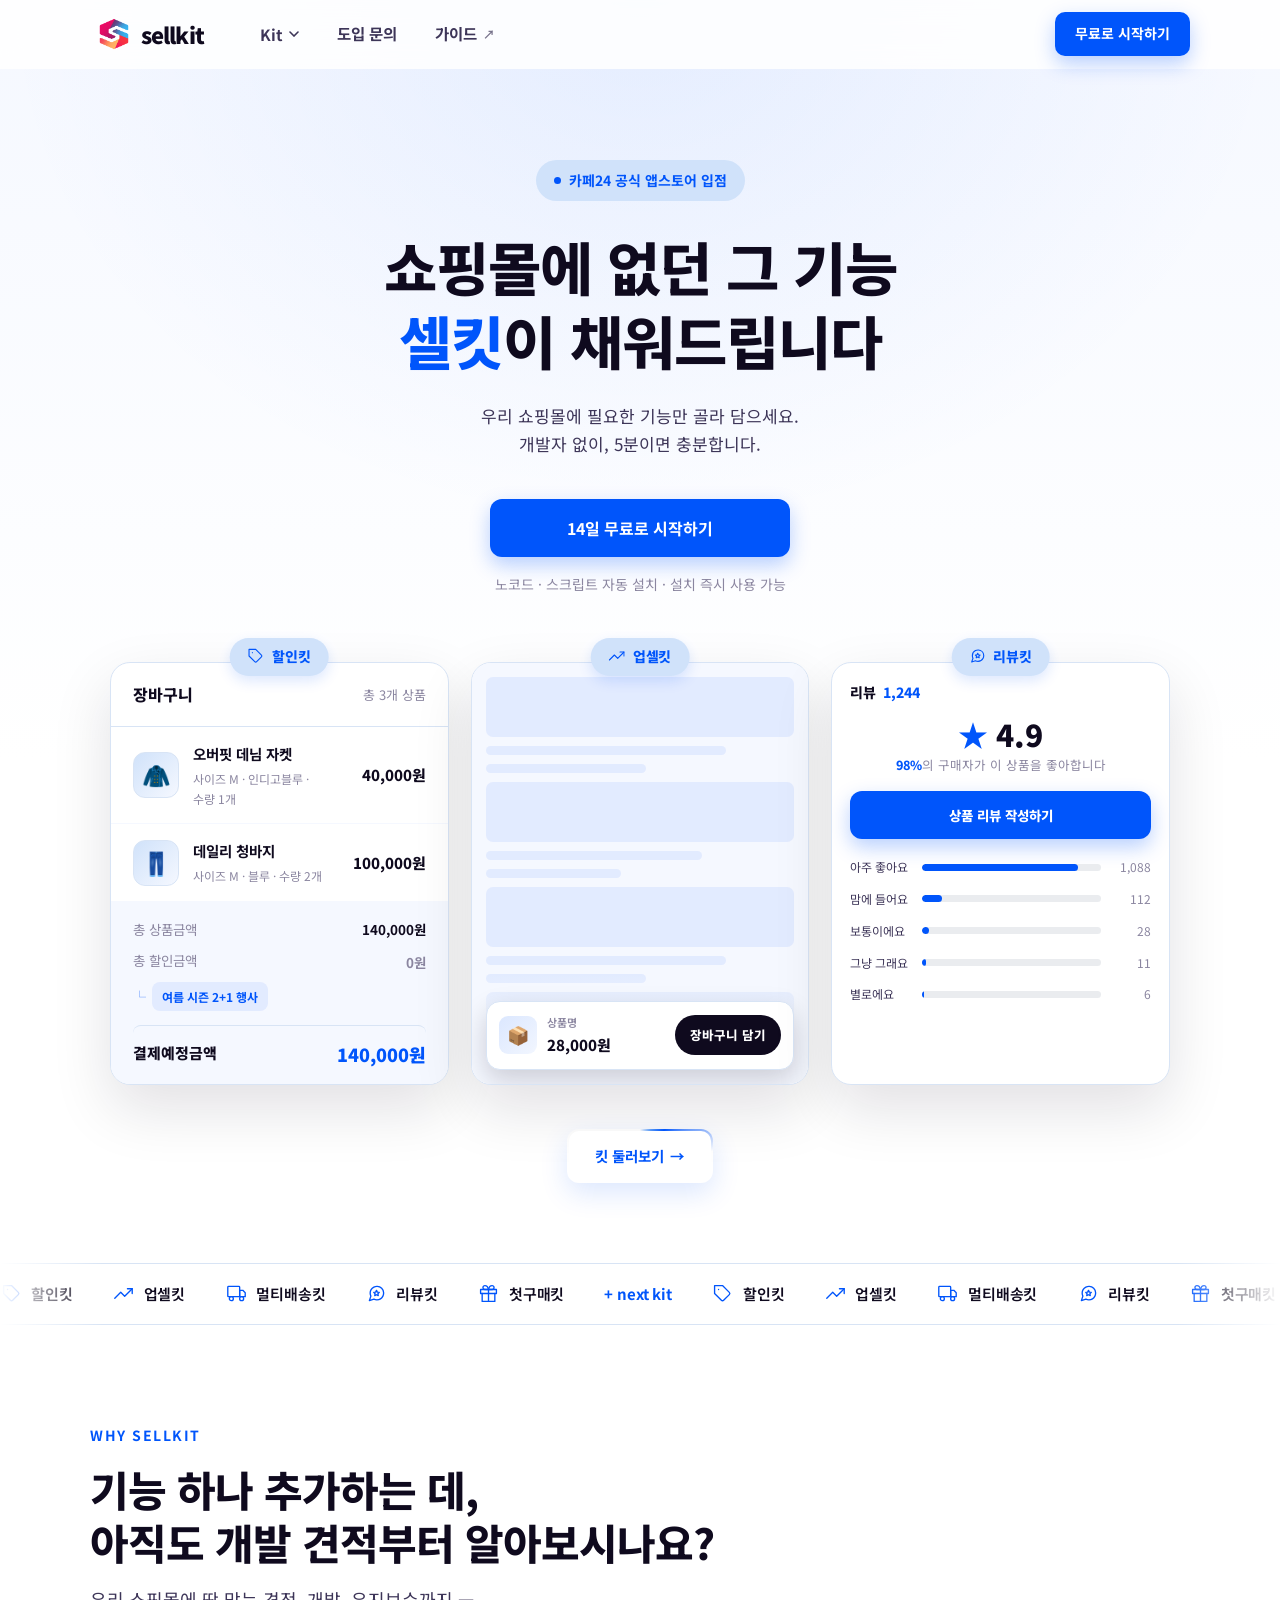
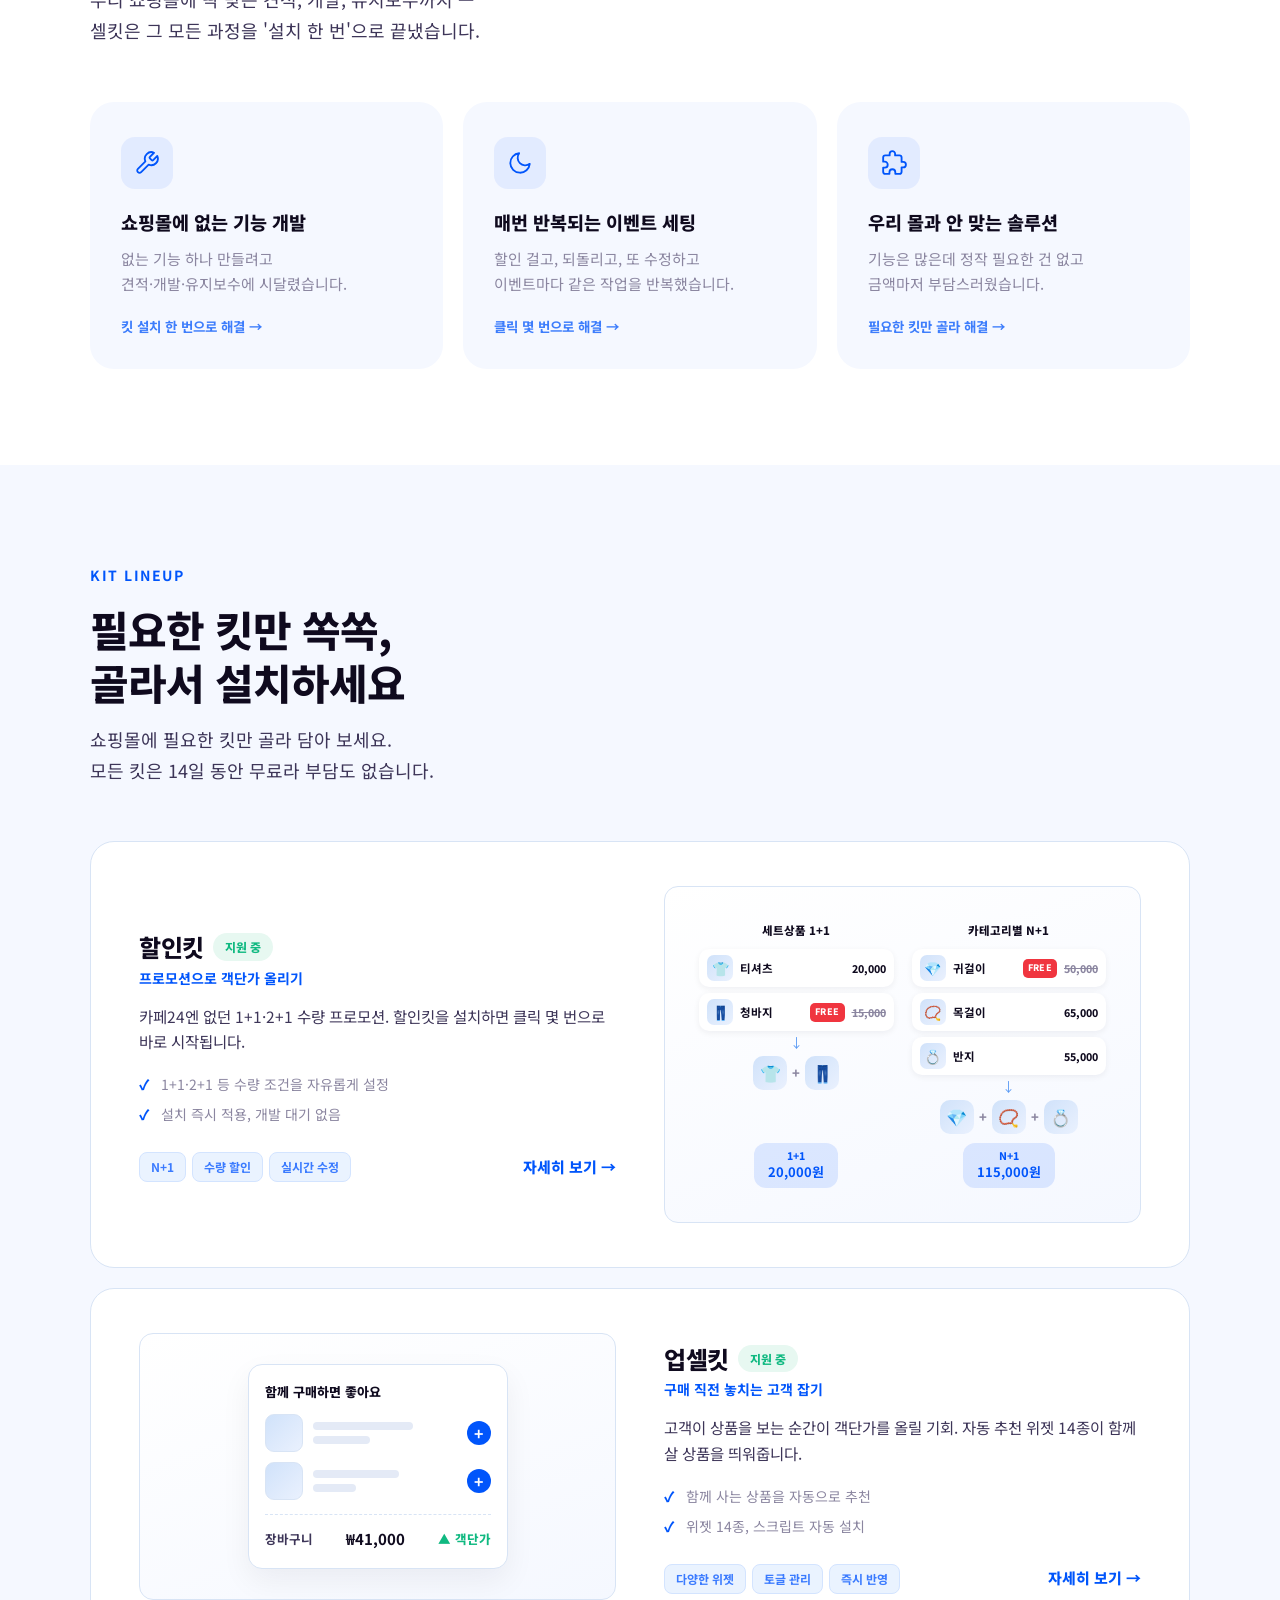
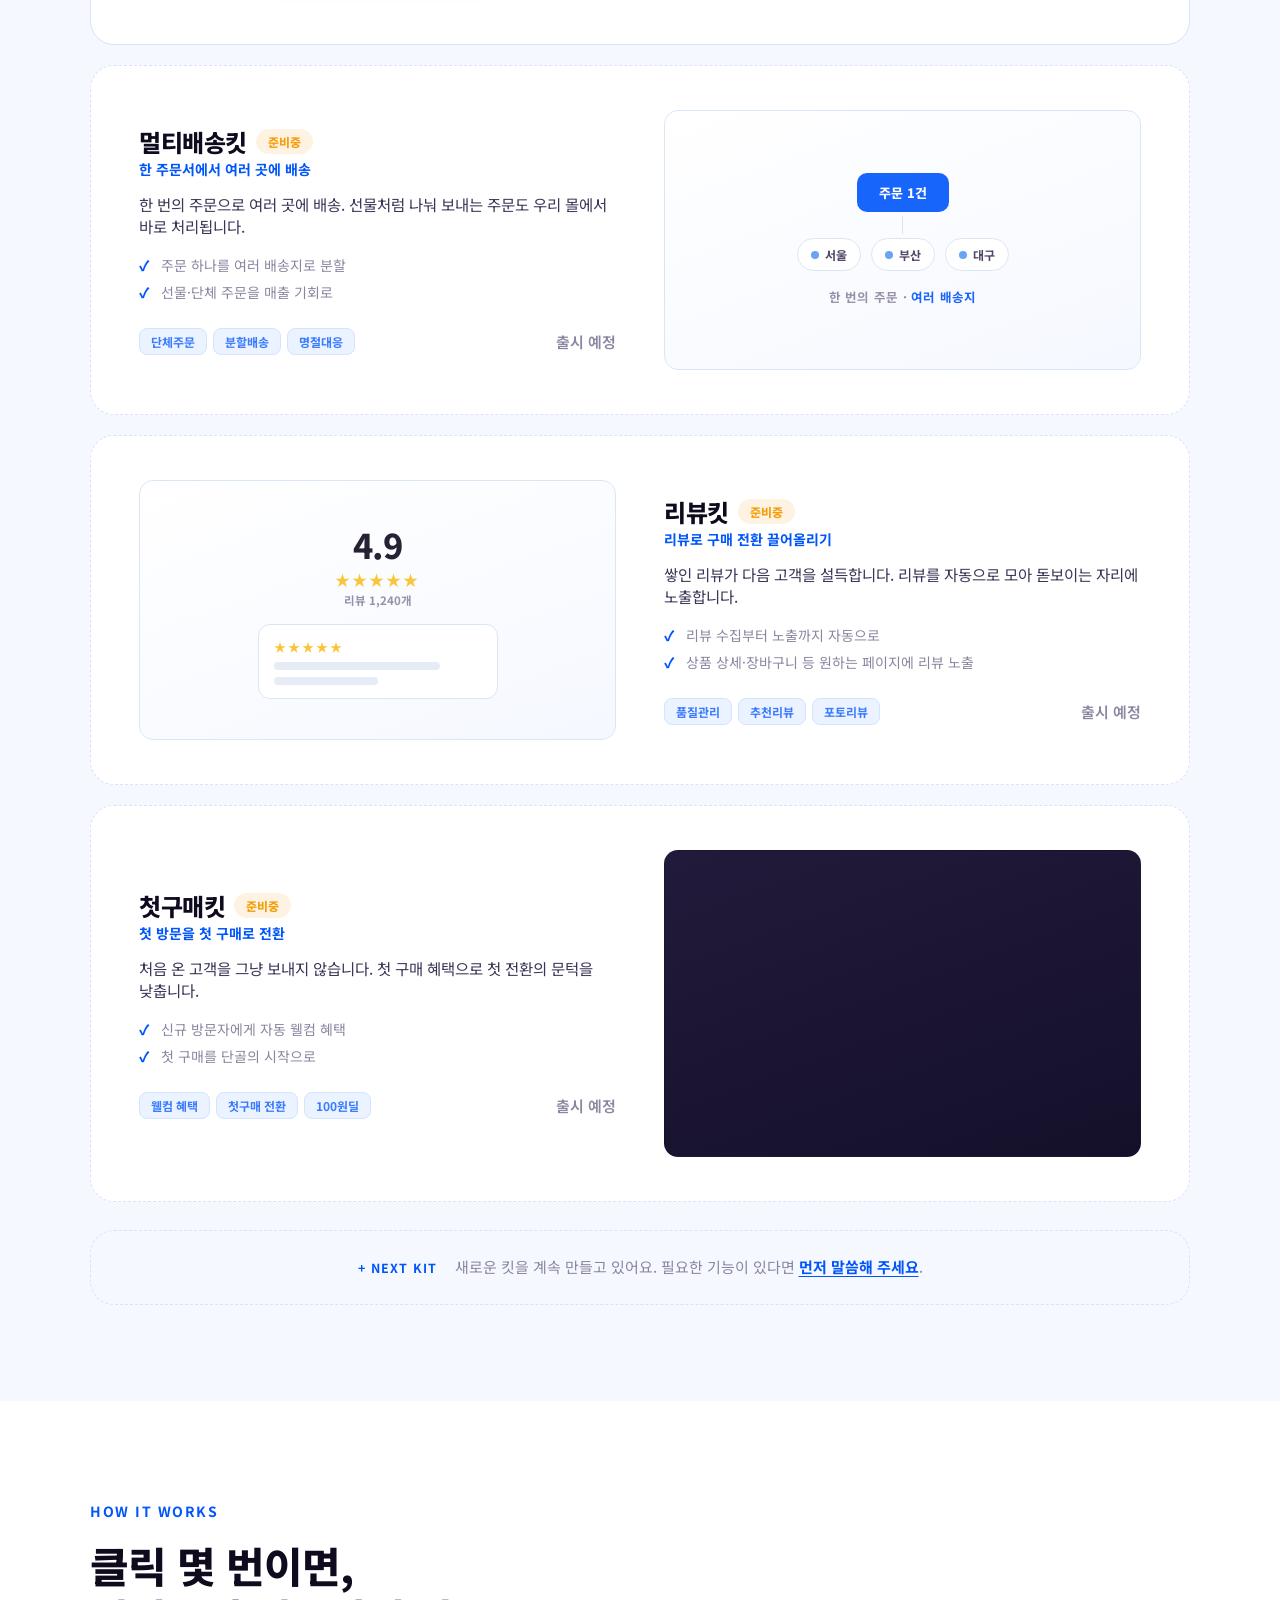
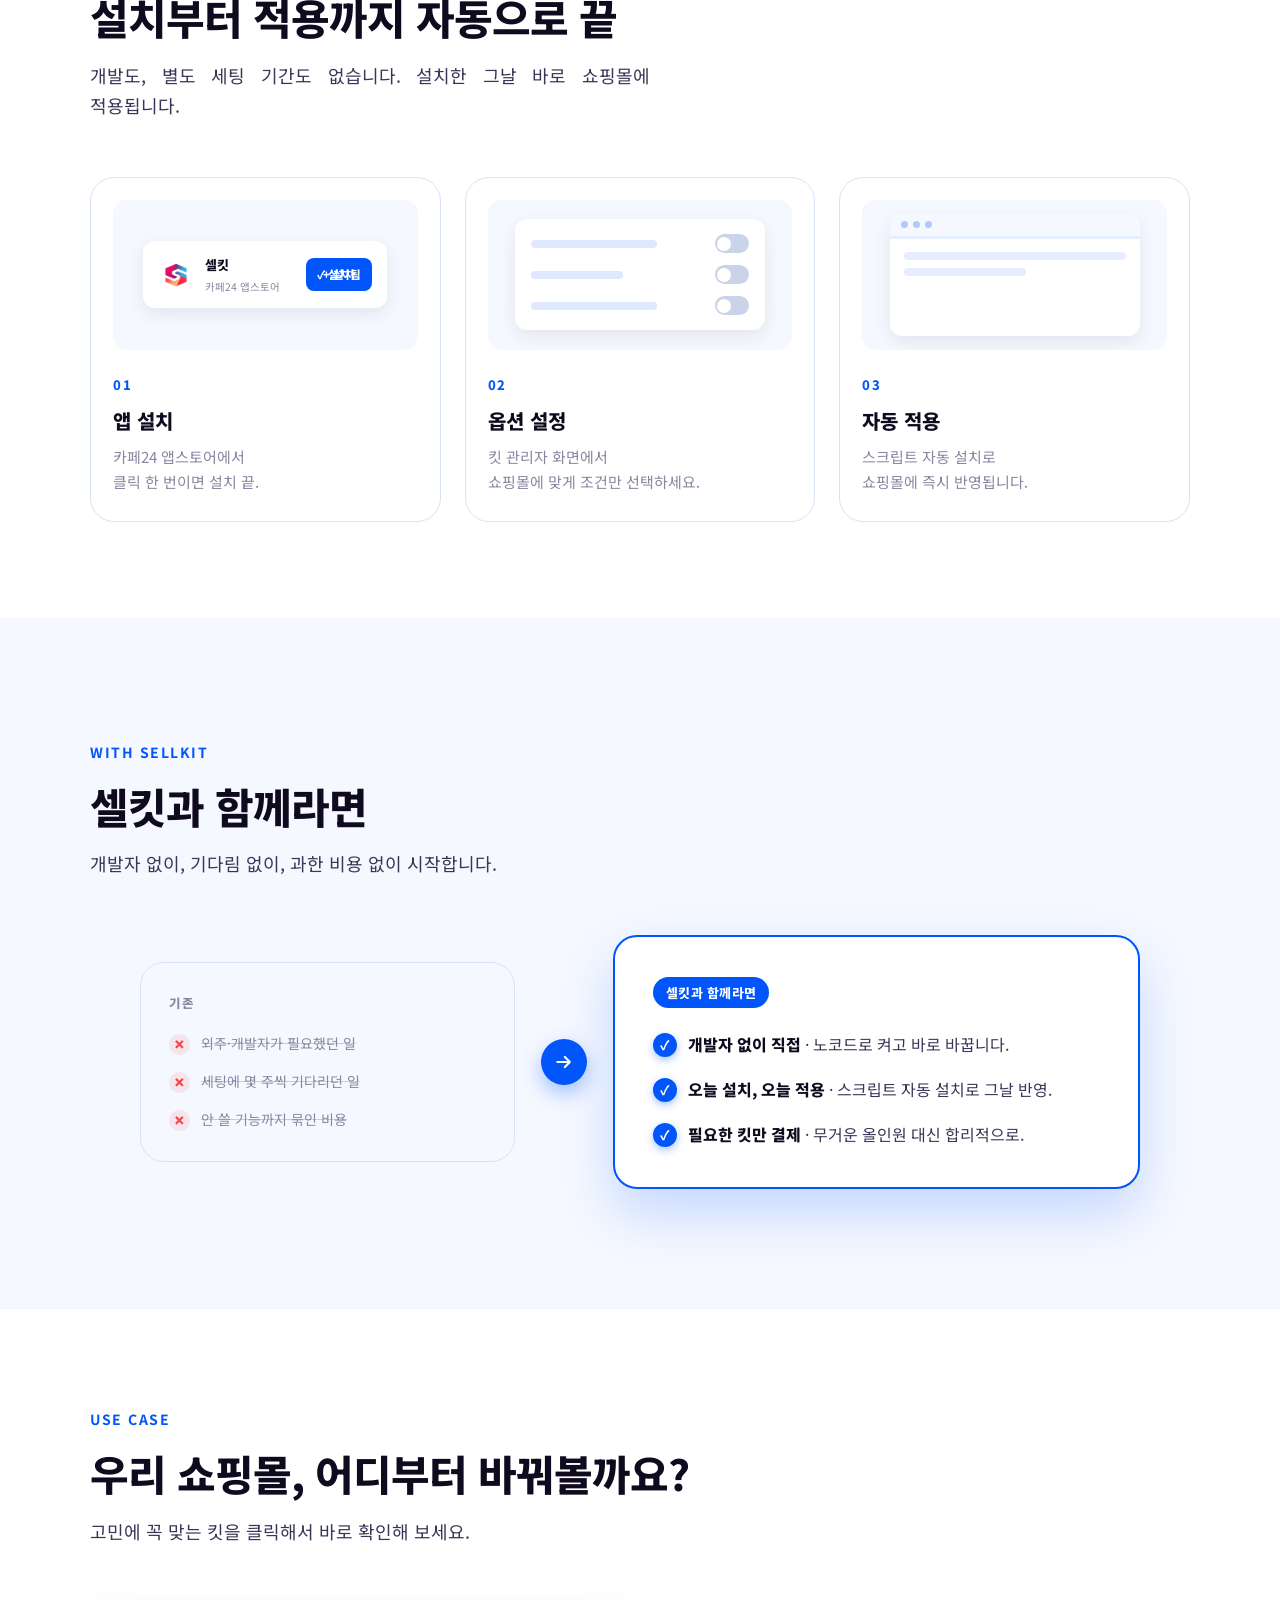
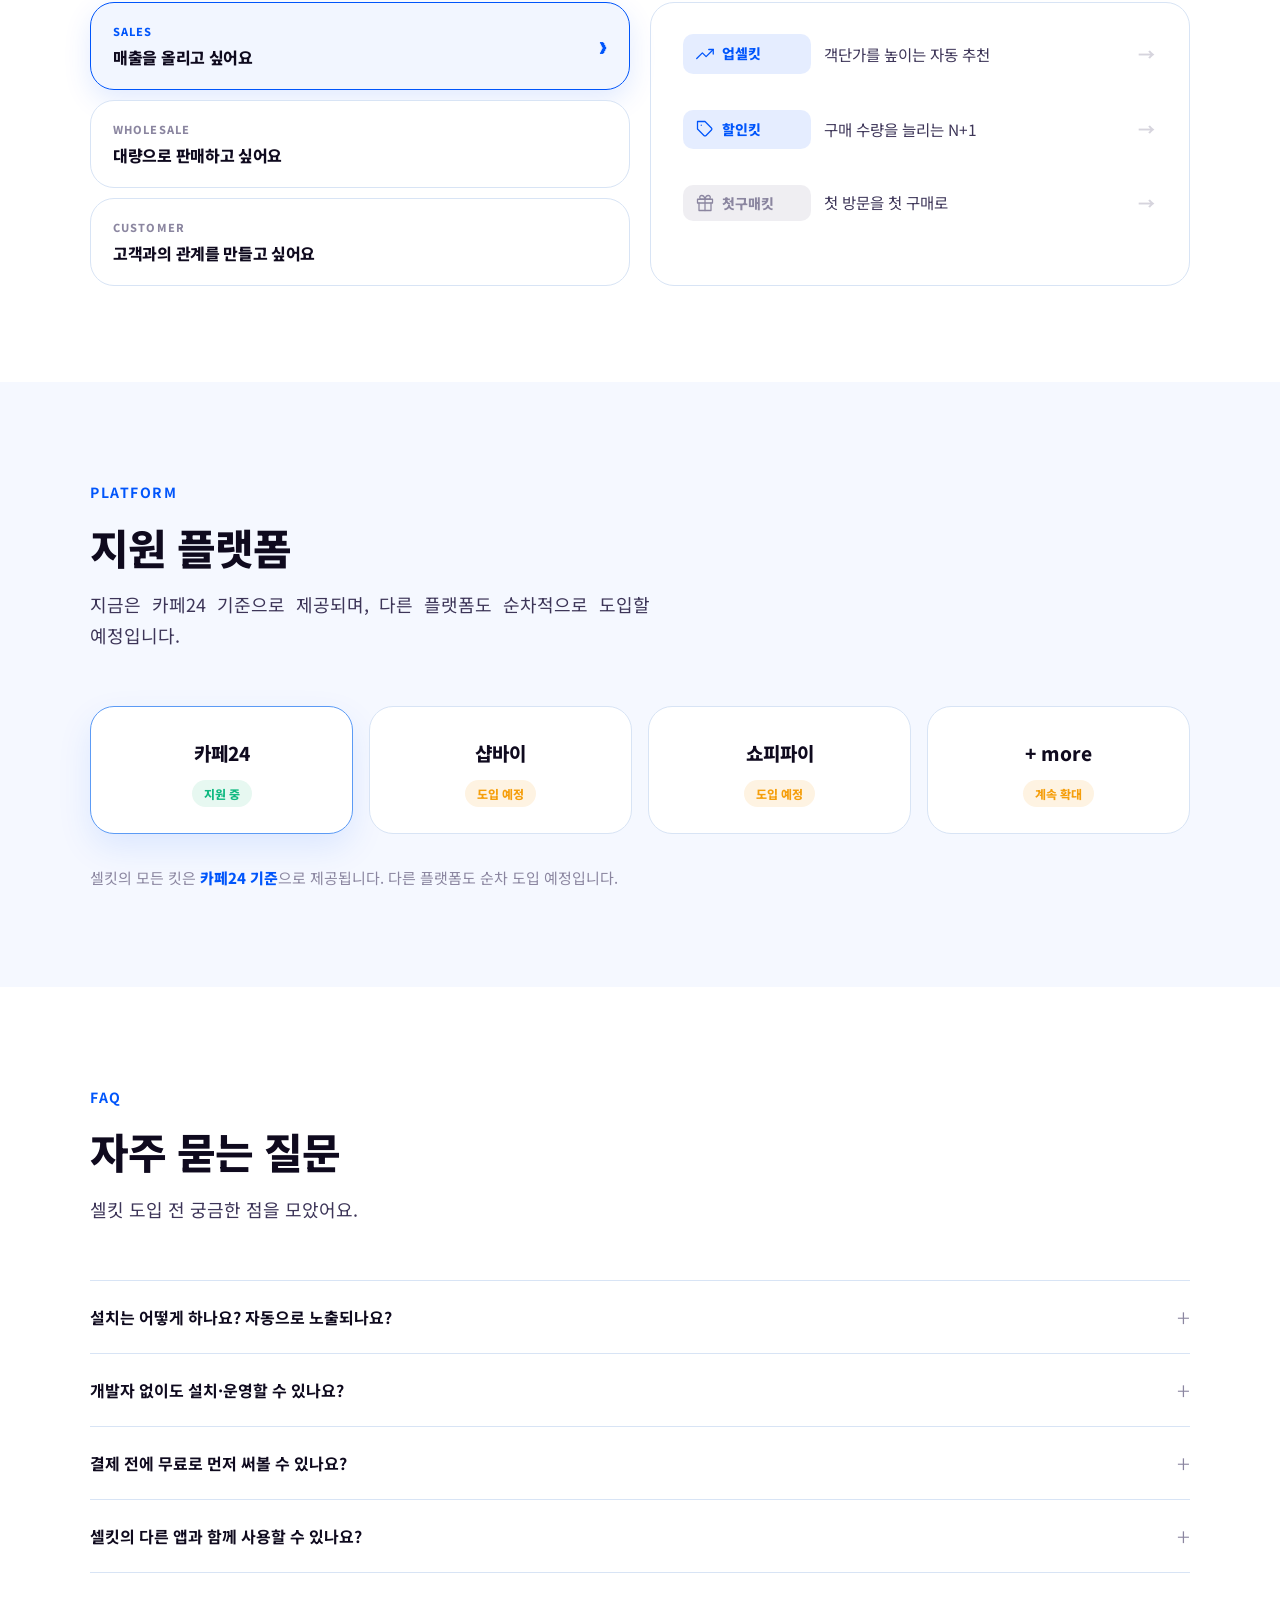
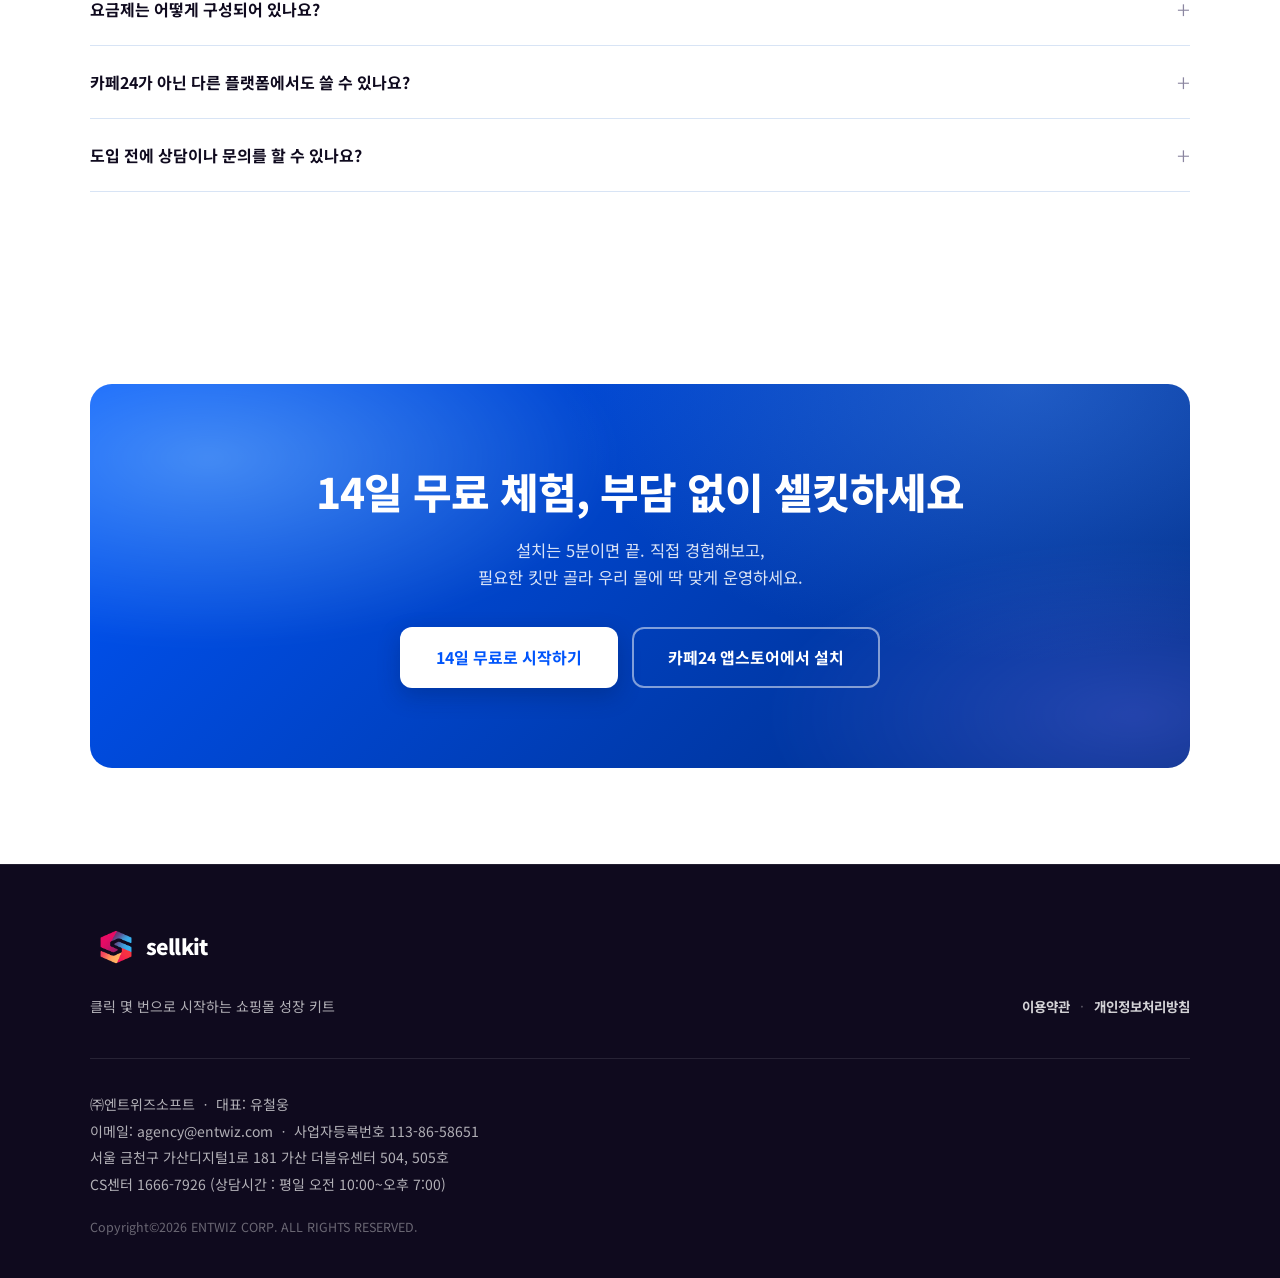
==== index.html @ 29a5e9e1 "Add files via upload" ====
<!DOCTYPE html>
<html lang="ko">
<head>
  <meta charset="UTF-8">
  <meta name="viewport" content="width=device-width, initial-scale=1.0">
  <title>셀킷 sellkit — 쇼핑몰에 없던 기능, 클릭 한 번으로</title>
  <meta name="description" content="할인, 업셀, 리뷰 — 매출에 필요한 기능을 킷 단위로 설치하세요. 개발 없이 5분, 모든 킷 14일 무료체험. 카페24 기준 제공.">
  <link rel="preconnect" href="https://fonts.googleapis.com">
  <link rel="preconnect" href="https://fonts.gstatic.com" crossorigin>
  <link href="https://fonts.googleapis.com/css2?family=Noto+Sans+KR:wght@400;500;700;800;900&display=swap" rel="stylesheet">
  <link rel="stylesheet" href="assets/css/style.css?v=20260708f">
</head>
<body>

<div id="sellkit-header"></div>

<!-- ============ 1. 히어로 ============ -->
<section class="hero">
  <div class="container">
    <div class="hero-badges fade-up">
      <span class="hero-badge hero-badge-cafe24"><span class="dot"></span>카페24 공식 앱스토어 입점</span>
    </div>
    <h1 class="fade-up delay-1">
      쇼핑몰에 없던 그 기능<br>
      <em>셀킷</em>이 채워드립니다
    </h1>
    <p class="hero-sub fade-up delay-2">
      우리 쇼핑몰에 필요한 기능만 골라 담으세요.<br>
      개발자 없이, 5분이면 충분합니다.
    </p>
    <div class="hero-cta fade-up delay-3">
      <a class="btn btn-primary btn-rotate" href="#" data-store target="_blank" rel="noopener">
        <span class="cta-text" id="ctaText1">14일 무료로 시작하기</span>
        <span class="cta-text hidden" id="ctaText2">카페24 앱스토어에서 설치하기</span>
      </a>
    </div>

    <p class="hero-tags fade-up delay-4">노코드 · 스크립트 자동 설치 · 설치 즉시 사용 가능</p>

    <!-- 인포그래픽: 3킷 스택 캐러셀 (할인킷 / 업셀킷 / 리뷰킷) -->
    <div class="hero-visual fade-up delay-4">
      <div class="deck" id="kitDeck">

        <!-- 할인킷: 장바구니 (2+1 → 가장 저렴한 1개 FREE) -->
        <div class="deck-card">
          <span class="kit-tag" data-ic="tag">할인킷</span>
          <div class="kit-screen">
            <div class="cart-head">
              <span class="cart-head-title">장바구니</span>
              <span class="cart-head-count">총 3개 상품</span>
            </div>
            <div class="cart-item dc-item dc-item-1">
              <div class="cart-thumb">🧥</div>
              <div class="cart-info">
                <div class="cart-name">오버핏 데님 자켓</div>
                <div class="cart-opt">사이즈 M · 인디고블루 · 수량 1개</div>
              </div>
              <div class="cart-price dc-price">
                <span class="dc-was">40,000원</span>
                <span class="dc-now">
                  <span class="cart-free">FREE</span>
                  <span class="cart-strike">40,000원</span>
                </span>
              </div>
            </div>
            <div class="cart-item dc-item dc-item-2">
              <div class="cart-thumb">👖</div>
              <div class="cart-info">
                <div class="cart-name">데일리 청바지</div>
                <div class="cart-opt">사이즈 M · 블루 · 수량 2개</div>
              </div>
              <div class="cart-price"><span class="cart-amt">100,000원</span></div>
            </div>
            <div class="cart-summary dc-summary">
              <div class="cart-row"><span class="cart-row-label">총 상품금액</span><span class="cart-row-val">140,000원</span></div>
              <div class="cart-row"><span class="cart-row-label">총 할인금액</span>
                <span class="cart-row-val dc-swap dc-disc">
                  <span class="dc-was">0원</span>
                  <span class="dc-now">40,000원</span>
                </span>
              </div>
              <div class="cart-promo-wrap dc-promo"><span class="cart-promo-hook">└</span><span class="cart-promo">여름 시즌 2+1 행사</span></div>
              <div class="cart-row cart-total dc-total-flash"><span class="cart-row-label">결제예정금액</span>
                <span class="cart-row-val dc-swap">
                  <span class="dc-was">140,000원</span>
                  <span class="dc-now">100,000원</span>
                </span>
              </div>
              <span class="dc-savings">−40,000원</span>
            </div>
          </div>
        </div>

        <!-- 업셀킷: 함께 구매 추천 위젯 -->
        <div class="deck-card">
          <span class="kit-tag" data-ic="trend">업셀킷</span>
          <div class="kit-screen up2">
            <!-- State A: 하단 고정 담기 바 -->
            <div class="up2-a">
              <div class="up2-scroll">
                <div class="up2-sk up2-sk-img"></div>
                <div class="up2-sk up2-sk-ln" style="width:78%"></div>
                <div class="up2-sk up2-sk-ln" style="width:52%"></div>
                <div class="up2-sk up2-sk-img"></div>
                <div class="up2-sk up2-sk-ln" style="width:70%"></div>
                <div class="up2-sk up2-sk-ln" style="width:44%"></div>
                <div class="up2-sk up2-sk-img"></div>
                <div class="up2-sk up2-sk-ln" style="width:78%"></div>
                <div class="up2-sk up2-sk-ln" style="width:52%"></div>
                <div class="up2-sk up2-sk-img"></div>
                <div class="up2-sk up2-sk-ln" style="width:70%"></div>
                <div class="up2-sk up2-sk-ln" style="width:44%"></div>
              </div>
              <div class="up2-scrim"></div>
              <div class="up2-bar">
                <div class="up2-bar-ic">📦</div>
                <div class="up2-bar-info">
                  <span class="up2-bar-label">상품명</span>
                  <span class="up2-bar-price">28,000원</span>
                </div>
                <span class="up2-bar-btn">장바구니 담기</span>
              </div>
            </div>
            <!-- State B: 무료배송 진행도 + 담김 리스트 + 추천 -->
            <div class="up2-b">
              <div class="up2-title">장바구니</div>
              <div class="up2-ship">
                <span class="up2-ship-badge">🚚 무료배송 혜택</span>
                <div class="up2-ship-msgs">
                  <div class="up2-ship-msg">무료배송까지 <strong>20,500원!</strong></div>
                  <div class="up2-ship-done">🎉 무료배송 적용 완료!</div>
                </div>
                <div class="up2-track"><div class="up2-fill"></div></div>
              </div>
              <div class="up2-list">
                <div class="up2-litem">
                  <div class="up2-litem-thumb">🧥</div>
                  <div class="up2-litem-info">
                    <span class="up2-litem-name">오버핏 데님 자켓</span>
                    <span class="up2-litem-sub">28,000원 · 1개</span>
                  </div>
                </div>
                <div class="up2-litem up2-added">
                  <div class="up2-litem-thumb">🧦</div>
                  <div class="up2-litem-info">
                    <span class="up2-litem-name">프리미엄 양말 3족</span>
                    <span class="up2-litem-sub">방금 담김 · 무료배송 달성!</span>
                  </div>
                </div>
              </div>
              <button class="up2-fab" type="button" aria-label="추가 담기"></button>
              <span class="up2-bubble">+</span>
            </div>
          </div>
        </div>

        <!-- 리뷰킷: 리뷰 통계 (리뷰 작성하기 → 리뷰 등록 애니메이션) -->
        <div class="deck-card">
          <span class="kit-tag" data-ic="review">리뷰킷</span>
          <div class="kit-screen rv2">
            <div class="rv2-head">
              <span class="rv2-htitle">리뷰</span>
              <span class="rv2-swap rv2-hcount"><span class="rv2-was">1,244</span><span class="rv2-now">1,245</span></span>
              <span class="rv2-plus">+1</span>
            </div>
            <div class="rv2-score">
              <span class="rv2-star">★</span>
              <span class="rv2-num">4.9</span>
            </div>
            <div class="rv2-like"><strong>98%</strong>의 구매자가 이 상품을 좋아합니다</div>
            <button class="rv2-write" type="button">상품 리뷰 작성하기</button>
            <div class="rv2-dist">
              <div class="rv2-drow">
                <span class="rv2-dl">아주 좋아요</span>
                <span class="rv2-dbar"><i class="rv2-dfill" style="width:87%"></i></span>
                <span class="rv2-swap rv2-dn"><span class="rv2-was">1,088</span><span class="rv2-now">1,089</span></span>
              </div>
              <div class="rv2-drow"><span class="rv2-dl">맘에 들어요</span><span class="rv2-dbar"><i class="rv2-dfill" style="width:11%"></i></span><span class="rv2-dn">112</span></div>
              <div class="rv2-drow"><span class="rv2-dl">보통이에요</span><span class="rv2-dbar"><i class="rv2-dfill" style="width:4%"></i></span><span class="rv2-dn">28</span></div>
              <div class="rv2-drow"><span class="rv2-dl">그냥 그래요</span><span class="rv2-dbar"><i class="rv2-dfill" style="width:2%"></i></span><span class="rv2-dn">11</span></div>
              <div class="rv2-drow"><span class="rv2-dl">별로에요</span><span class="rv2-dbar"><i class="rv2-dfill" style="width:1%"></i></span><span class="rv2-dn">6</span></div>
            </div>
            <span class="rv2-toast">🎉 리뷰가 등록되었어요!</span>

            <!-- 리뷰 작성 폼 (버튼 클릭 시 자동 등장 → 별점·내용 자동 작성 → 등록) -->
            <div class="rv2-form">
              <div class="rv2-form-title">리뷰 작성</div>
              <div class="rv2-form-stars">
                <span class="rv2-stars-base">★★★★★</span>
                <span class="rv2-stars-fill">★★★★★</span>
              </div>
              <div class="rv2-form-box">
                <span class="rv2-type">핏도 좋고 색감도 예뻐요!<span class="rv2-caret">|</span></span>
              </div>
              <button class="rv2-form-submit" type="button">등록하기</button>
            </div>
          </div>
        </div>

      </div>
      <div class="deck-dots" id="deckDots"></div>
    </div>

    <a class="hero-catalog-link" href="#kits">킷 둘러보기 <span class="hero-catalog-link-arrow">→</span></a>
  </div>
</section>

<!-- ============ 2. 킷 스트립 ============ -->
<div class="strip" aria-hidden="true">
  <div class="strip-track" id="stripTrack"></div>
</div>

<!-- ============ 3. 공감 ============ -->
<section class="pain">
  <div class="container">
    <div class="section-head reveal">
      <span class="section-eyebrow">WHY SELLKIT</span>
      <h2 class="section-title">기능 하나 추가하는 데,<br>아직도 개발 견적부터 알아보시나요?</h2>
      <p class="section-sub">우리 쇼핑몰에 딱 맞는 견적, 개발, 유지보수까지 <span class="br-pc">—</span><br class="br-pc">셀킷은 그 모든 과정을 '설치 한 번'으로 끝냈습니다.</p>
    </div>
    <div class="pain-grid">
      <div class="pain-card reveal">
        <div class="pain-ic"><svg viewBox="0 0 24 24" fill="none" stroke="currentColor" stroke-width="1.7" stroke-linecap="round" stroke-linejoin="round"><path d="M14.7 6.3a1 1 0 0 0 0 1.4l1.6 1.6a1 1 0 0 0 1.4 0l3.77-3.77a6 6 0 0 1-7.94 7.94l-6.91 6.91a2.12 2.12 0 0 1-3-3l6.91-6.91a6 6 0 0 1 7.94-7.94l-3.76 3.76z"/></svg></div>
        <h3>쇼핑몰에 없는 기능 개발</h3>
        <p>없는 기능 하나 만들려고<br>견적·개발·유지보수에 시달렸습니다.</p>
        <a class="pain-fix" href="#kits">킷 설치 한 번으로 해결 →</a>
      </div>
      <div class="pain-card reveal">
        <div class="pain-ic"><svg viewBox="0 0 24 24" fill="none" stroke="currentColor" stroke-width="1.7" stroke-linecap="round" stroke-linejoin="round"><path d="M21 12.79A9 9 0 1 1 11.21 3 7 7 0 0 0 21 12.79z"/></svg></div>
        <h3>매번 반복되는 이벤트 세팅</h3>
        <p>할인 걸고, 되돌리고, 또 수정하고<br>이벤트마다 같은 작업을 반복했습니다.</p>
        <a class="pain-fix" href="#kits">클릭 몇 번으로 해결 →</a>
      </div>
      <div class="pain-card reveal">
        <div class="pain-ic"><svg viewBox="0 0 24 24" fill="none" stroke="currentColor" stroke-width="1.7" stroke-linecap="round" stroke-linejoin="round"><path d="M20.5 11H19V7a2 2 0 0 0-2-2h-4V3.5a2.5 2.5 0 0 0-5 0V5H4a2 2 0 0 0-2 2v3.8h1.5a2.7 2.7 0 0 1 0 5.4H2V20a2 2 0 0 0 2 2h3.8v-1.5a2.7 2.7 0 0 1 5.4 0V22H17a2 2 0 0 0 2-2v-4h1.5a2.5 2.5 0 0 0 0-5z"/></svg></div>
        <h3>우리 몰과 안 맞는 솔루션</h3>
        <p>기능은 많은데 정작 필요한 건 없고<br>금액마저 부담스러웠습니다.</p>
        <a class="pain-fix" href="#kits">필요한 킷만 골라 해결 →</a>
      </div>
    </div>
  </div>
</section>

<!-- ============ 4. 킷 라인업 ============ -->
<section class="kits" id="kits">
  <div class="container">
    <div class="section-head reveal">
      <span class="section-eyebrow">KIT LINEUP</span>
      <h2 class="section-title">필요한 킷만 쏙쏙,<br>골라서 설치하세요</h2>
      <p class="section-sub kit-sub">쇼핑몰에 필요한 킷만 골라 담아 보세요.<br class="br-pc">모든 킷은 14일 동안 무료라 부담도 없습니다.</p>
    </div>
    <div class="kit-list" id="kitList"></div>
    <div class="kit-more reveal">
      <span class="kit-more-label">+ NEXT KIT</span>
      새로운 킷을 계속 만들고 있어요. 필요한 기능이 있다면 <a href="contact.html">먼저 말씀해 주세요</a>.
    </div>
  </div>
</section>

<!-- ============ 5. 작동 방식 ============ -->
<section class="how">
  <div class="container">
    <div class="section-head reveal">
      <span class="section-eyebrow">HOW IT WORKS</span>
      <h2 class="section-title">클릭 몇 번이면,<br>설치부터 적용까지 자동으로 끝</h2>
      <p class="section-sub">개발도, 별도 세팅 기간도 없습니다. 설치한 그날 바로 쇼핑몰에 적용됩니다.</p>
    </div>
    <div class="how-grid">
      <div class="how-step reveal">
        <div class="how-viz">
          <div class="how-tile">
            <span class="how-tile-icon"><img src="assets/img/sellkit_logo_1.png" alt="셀킷"></span>
            <span class="how-tile-txt">
              <span class="how-tile-name">셀킷</span>
              <span class="how-tile-sub">카페24 앱스토어</span>
            </span>
            <span class="how-inst-btn">
              <span class="how-inst-t1">+ 설치</span>
              <span class="how-inst-t2">✓ 설치됨</span>
              <span class="how-tap"></span>
            </span>
          </div>
        </div>
        <span class="how-num">01</span>
        <h3>앱 설치</h3>
        <p>카페24 앱스토어에서<br>클릭 한 번이면 설치 끝.</p>
      </div>
      <div class="how-step reveal">
        <div class="how-viz">
          <div class="how-opts">
            <div class="how-opt"><span class="how-opt-bar"></span><span class="how-tgl"></span></div>
            <div class="how-opt"><span class="how-opt-bar short"></span><span class="how-tgl"></span></div>
            <div class="how-opt"><span class="how-opt-bar"></span><span class="how-tgl"></span></div>
          </div>
        </div>
        <span class="how-num">02</span>
        <h3>옵션 설정</h3>
        <p>킷 관리자 화면에서<br>쇼핑몰에 맞게 조건만 선택하세요.</p>
      </div>
      <div class="how-step reveal">
        <div class="how-viz">
          <div class="how-shop">
            <div class="how-shop-bar"><span class="how-shop-dot"></span><span class="how-shop-dot"></span><span class="how-shop-dot"></span></div>
            <div class="how-shop-prog"><span class="how-shop-prog-fill"></span></div>
            <div class="how-shop-body">
              <span class="how-shop-line"></span>
              <span class="how-shop-line short"></span>
              <div class="how-inject">✓ 쇼핑몰 반영 완료</div>
            </div>
          </div>
        </div>
        <span class="how-num">03</span>
        <h3>자동 적용</h3>
        <p>스크립트 자동 설치로<br>쇼핑몰에 즉시 반영됩니다.</p>
      </div>
    </div>
    <div class="how-dots" id="howDots">
      <button class="how-dot is-on" type="button"></button>
      <button class="how-dot" type="button"></button>
      <button class="how-dot" type="button"></button>
    </div>
  </div>
</section>

<!-- ============ 6. 셀킷과 함께라면 (다크) ============ -->
<section class="promise">
  <div class="container">
    <div class="promise-head reveal">
      <span class="section-eyebrow">WITH SELLKIT</span>
      <h2 class="section-title">셀킷과 함께라면</h2>
      <p class="section-sub">개발자 없이, 기다림 없이, 과한 비용 없이 시작합니다.</p>
    </div>
    <div class="compare reveal">
      <div class="compare-col compare-before">
        <div class="compare-col-head">기존</div>
        <ul>
          <li><span class="compare-ic compare-ic-x">✕</span><span class="compare-txt">외주·개발자가 필요했던 일</span></li>
          <li><span class="compare-ic compare-ic-x">✕</span><span class="compare-txt">세팅에 몇 주씩 기다리던 일</span></li>
          <li><span class="compare-ic compare-ic-x">✕</span><span class="compare-txt">안 쓸 기능까지 묶인 비용</span></li>
        </ul>
      </div>
      <div class="compare-arrow" aria-hidden="true"><svg viewBox="0 0 24 24" width="20" height="20" fill="none" stroke="currentColor" stroke-width="2.6" stroke-linecap="round" stroke-linejoin="round"><path d="M4 12h15M13 6l6 6-6 6"/></svg></div>
      <div class="compare-col compare-after">
        <div class="compare-col-head">셀킷과 함께라면</div>
        <ul>
          <li><span class="compare-ic compare-ic-o">✓</span><span class="compare-txt"><strong>개발자 없이 직접</strong><span class="compare-desc"> · 노코드로 켜고 바로 바꿉니다.</span></span></li>
          <li><span class="compare-ic compare-ic-o">✓</span><span class="compare-txt"><strong>오늘 설치, 오늘 적용</strong><span class="compare-desc"> · 스크립트 자동 설치로 그날 반영.</span></span></li>
          <li><span class="compare-ic compare-ic-o">✓</span><span class="compare-txt"><strong>필요한 킷만 결제</strong><span class="compare-desc"> · 무거운 올인원 대신 합리적으로.</span></span></li>
        </ul>
      </div>
    </div>
  </div>
</section>

<!-- ============ 7. 목적별 ============ -->
<section class="purpose">
  <div class="container">
    <div class="section-head reveal">
      <span class="section-eyebrow">USE CASE</span>
      <h2 class="section-title">우리 쇼핑몰, 어디부터 바꿔볼까요?</h2>
      <p class="section-sub">고민에 꼭 맞는 킷을 클릭해서 바로 확인해 보세요.</p>
    </div>
    <div class="usecase reveal">
      <div class="usecase-nav" id="usecaseNav">
        <button type="button" class="usecase-goal is-active" data-purpose="upsell:객단가를 높이는 자동 추천|discount:구매 수량을 늘리는 N+1|firstbuy:첫 방문을 첫 구매로">
          <span class="usecase-goal-tag">SALES</span>
          <span class="usecase-goal-title">매출을 올리고 싶어요</span>
        </button>
        <button type="button" class="usecase-goal" data-purpose="discount:수량별 할인으로 대량 구매 유도|multiship:여러 곳으로 한 번에 대량 배송">
          <span class="usecase-goal-tag">WHOLESALE</span>
          <span class="usecase-goal-title">대량으로 판매하고 싶어요</span>
        </button>
        <button type="button" class="usecase-goal" data-purpose="review:다음 고객을 설득하는 리뷰|firstbuy:첫 고객을 단골로">
          <span class="usecase-goal-tag">CUSTOMER</span>
          <span class="usecase-goal-title">고객과의 관계를 만들고 싶어요</span>
        </button>
      </div>
      <div class="usecase-panel" id="usecasePanel"></div>
    </div>
  </div>
</section>

<!-- ============ 8. 플랫폼 ============ -->
<section class="platform">
  <div class="container">
    <div class="section-head reveal">
      <span class="section-eyebrow">PLATFORM</span>
      <h2 class="section-title">지원 플랫폼</h2>
      <p class="section-sub">지금은 카페24 기준으로 제공되며, 다른 플랫폼도 순차적으로 도입할 예정입니다.</p>
    </div>
    <div class="platform-grid">
      <div class="platform-card live reveal">
        <div class="platform-name">카페24</div>
        <span class="kit-status live">지원 중</span>
      </div>
      <div class="platform-card reveal">
        <div class="platform-name">샵바이</div>
        <span class="kit-status soon">도입 예정</span>
      </div>
      <div class="platform-card reveal">
        <div class="platform-name">쇼피파이</div>
        <span class="kit-status soon">도입 예정</span>
      </div>
      <div class="platform-card reveal">
        <div class="platform-name">+ more</div>
        <span class="kit-status soon">계속 확대</span>
      </div>
    </div>
    <p class="platform-note reveal">셀킷의 모든 킷은 <strong>카페24 기준</strong>으로 제공됩니다. 다른 플랫폼도 순차 도입 예정입니다.</p>
  </div>
</section>

<!-- ============ 9. FAQ ============ -->
<section class="faq">
  <div class="container">
    <div class="section-head reveal">
      <span class="section-eyebrow">FAQ</span>
      <h2 class="section-title">자주 묻는 질문</h2>
      <p class="section-sub">셀킷 도입 전 궁금한 점을 모았어요.</p>
    </div>
    <div class="faq-list reveal">
      <div class="faq-item">
        <button type="button" class="faq-btn">설치는 어떻게 하나요? 자동으로 노출되나요?<span class="faq-toggle">+</span></button>
        <div class="faq-body"><p>카페24 앱을 설치하면 위젯 로더가 자동으로 설치되어 별도 작업 없이 노출됩니다.<br><br>혹시 사용 중인 스킨이나 커스텀 테마 특성상 위젯이 자동으로 노출되지 않는 경우에도 걱정하지 않으셔도 됩니다. 셀킷 팀이 직접 설치를 도와드려요.<br>문의를 남겨주시면 담당자가 쇼핑몰 환경을 확인하고 위젯이 정상 노출되도록 세팅해 드립니다.</p></div>
      </div>
      <div class="faq-item">
        <button type="button" class="faq-btn">개발자 없이도 설치·운영할 수 있나요?<span class="faq-toggle">+</span></button>
        <div class="faq-body"><p>네, 가능합니다. 카페24 앱 연동 시 위젯 로더가 자동 설치되며, 스킨 편집이나 개발 지식 없이 위젯 목록에서 토글만으로 운영할 수 있습니다.</p></div>
      </div>
      <div class="faq-item">
        <button type="button" class="faq-btn">결제 전에 무료로 먼저 써볼 수 있나요?<span class="faq-toggle">+</span></button>
        <div class="faq-body"><p>모든 킷은 14일 동안 무료로 사용할 수 있습니다. 충분히 사용해보고 결정하세요.</p></div>
      </div>
      <div class="faq-item">
        <button type="button" class="faq-btn">셀킷의 다른 앱과 함께 사용할 수 있나요?<span class="faq-toggle">+</span></button>
        <div class="faq-body"><p>네, 가능합니다. 예를 들어 할인킷으로 N+1 프로모션을 운영하면서, 업셀킷으로 장바구니 무료배송 진행도 위젯을 함께 노출할 수 있습니다.</p></div>
      </div>
      <div class="faq-item">
        <button type="button" class="faq-btn">요금제는 어떻게 구성되어 있나요?<span class="faq-toggle">+</span></button>
        <div class="faq-body"><p>킷마다 쇼핑몰 규모에 맞는 요금제를 제공합니다. 자세한 내용은 각 킷 페이지에서 확인해주세요.</p></div>
      </div>
      <div class="faq-item">
        <button type="button" class="faq-btn">카페24가 아닌 다른 플랫폼에서도 쓸 수 있나요?<span class="faq-toggle">+</span></button>
        <div class="faq-body"><p>현재는 카페24 기준으로 제공되고 있습니다. 그 외 플랫폼(샵바이, 쇼피파이 등)은 도입 예정입니다.</p></div>
      </div>
      <div class="faq-item">
        <button type="button" class="faq-btn">도입 전에 상담이나 문의를 할 수 있나요?<span class="faq-toggle">+</span></button>
        <div class="faq-body"><p>도입 문의를 남겨주실 때 고민되는 방향을 알려주시면, 우리 몰에 맞는 킷을 안내해 드립니다.</p></div>
      </div>
    </div>
  </div>
</section>

<!-- ============ 10. 최종 CTA ============ -->
<section class="cta">
  <div class="container">
    <div class="cta-band reveal">
      <h2>14일 무료 체험,<br class="cta-br"> 부담 없이 셀킷하세요</h2>
      <p>설치는 5분이면 끝. 직접 경험해보고,<br>필요한 킷만 골라 우리 몰에 딱 맞게 운영하세요.</p>
      <div class="hero-cta">
        <a class="btn btn-white" href="#" data-store target="_blank" rel="noopener">14일 무료로 시작하기</a>
        <a class="btn btn-outline-white" href="#" data-store target="_blank" rel="noopener">카페24 앱스토어에서 설치</a>
      </div>
    </div>
  </div>
</section>

<div id="sellkit-footer"></div>

<script src="assets/js/kits.js"></script>
<script src="assets/js/header.js"></script>
<script src="assets/js/footer.js"></script>
<script>
  /* 스크롤 위치 유지 — 헤더/푸터/킷이 JS로 삽입되며 높이가 바뀌어
     브라우저 기본 복원이 어긋나므로 직접 저장·복원한다. */
  (function () {
    if ('scrollRestoration' in history) history.scrollRestoration = 'manual';
    var KEY = 'sk-scroll:' + location.pathname;
    window.addEventListener('beforeunload', function () {
      sessionStorage.setItem(KEY, String(window.scrollY || window.pageYOffset || 0));
    });
    /* load 시점(헤더/푸터/이미지까지 배치 완료)에 복원, 부드러운 스크롤은 잠시 해제 */
    window.addEventListener('load', function () {
      var y = sessionStorage.getItem(KEY);
      if (y === null) return;
      var el = document.documentElement, prev = el.style.scrollBehavior;
      el.style.scrollBehavior = 'auto';
      window.scrollTo(0, parseInt(y, 10) || 0);
      el.style.scrollBehavior = prev;
    });
  })();

  /* 앱스토어 링크 일괄 연결 */
  document.querySelectorAll('[data-store]').forEach(function (el) {
    el.href = SELLKIT_STORE_URL;
  });

  /* 히어로 CTA 버튼 메시지 교체 (킷 랜딩 톤앤매너) */
  (function () {
    var t1 = document.getElementById('ctaText1');
    var t2 = document.getElementById('ctaText2');
    if (!t1 || !t2) return;
    var showing = 1;
    setInterval(function () {
      if (showing === 1) {
        t1.classList.add('hidden');
        setTimeout(function () { t2.classList.remove('hidden'); showing = 2; }, 300);
      } else {
        t2.classList.add('hidden');
        setTimeout(function () { t1.classList.remove('hidden'); showing = 1; }, 300);
      }
    }, 3000);
  })();

  /* 히어로 3킷 스택 캐러셀 (할인킷/업셀킷/리뷰킷) */
  (function () {
    var deck = document.getElementById('kitDeck');
    var dotsWrap = document.getElementById('deckDots');
    if (!deck || !dotsWrap) return;

    /* 카드 상단 킷 이름 뱃지에 아이콘 삽입 */
    deck.querySelectorAll('.kit-tag[data-ic]').forEach(function (t) {
      var svg = (typeof SELLKIT_ICONS !== 'undefined' && SELLKIT_ICONS[t.dataset.ic]) || '';
      t.insertAdjacentHTML('afterbegin', '<span class="kit-tag-ic">' + svg + '</span>');
    });

    var cards = Array.prototype.slice.call(deck.querySelectorAll('.deck-card'));
    var n = cards.length;
    /* 애니메이션 대상 노드를 미리 캐시 (재시작마다 DOM 재탐색 방지 → 렉 감소) */
    var cardNodes = cards.map(function (c) { return c.querySelectorAll('*'); });
    var ALL = cards.map(function (_, i) { return i; });
    var active = 0, t1 = null, t2 = null;
    var ANIM = 8000, PAUSE = 1000, CYCLE = ANIM + PAUSE; /* 애니 8s + 1s 쉼 */
    var mq = window.matchMedia('(max-width: 768px)');

    var dots = cards.map(function (_, i) {
      var d = document.createElement('button');
      d.type = 'button'; d.className = 'deck-dot';
      d.addEventListener('click', function () { if (mq.matches) { active = i; mobileShow(); } });
      dotsWrap.appendChild(d);
      return d;
    });

    /* 여러 카드의 애니메이션을 처음(0)부터 재생 — Web Animations API로 reflow 없이 재시작 */
    var supportsGA = typeof cards[0].getAnimations === 'function';
    function playCards(idxs) {
      if (supportsGA) {
        idxs.forEach(function (i) {
          cards[i].getAnimations({ subtree: true }).forEach(function (a) { a.currentTime = 0; a.play(); });
        });
        return;
      }
      idxs.forEach(function (i) { cardNodes[i].forEach(function (nd) { nd.style.animation = 'none'; }); });
      void deck.offsetWidth;
      idxs.forEach(function (i) { cardNodes[i].forEach(function (nd) { nd.style.animation = ''; nd.style.animationPlayState = ''; }); });
    }
    function pauseCards(idxs) {
      if (supportsGA) {
        idxs.forEach(function (i) {
          cards[i].getAnimations({ subtree: true }).forEach(function (a) { a.pause(); });
        });
        return;
      }
      idxs.forEach(function (i) { cardNodes[i].forEach(function (nd) { nd.style.animationPlayState = 'paused'; }); });
    }
    function resumeCards(idxs) { /* 재시작이 아니라 현재 위치에서 재개 */
      if (supportsGA) {
        idxs.forEach(function (i) {
          cards[i].getAnimations({ subtree: true }).forEach(function (a) { a.play(); });
        });
        return;
      }
      idxs.forEach(function (i) { cardNodes[i].forEach(function (nd) { nd.style.animationPlayState = ''; }); });
    }
    function clearTimers() { clearTimeout(t1); clearTimeout(t2); }
    function setPos() {
      cards.forEach(function (c, i) {
        var pos = mq.matches ? (i - active + n) % n : i;
        c.classList.remove('pos-0', 'pos-1', 'pos-2');
        c.classList.add('pos-' + pos);
      });
      dots.forEach(function (d, i) { d.classList.toggle('is-on', i === active); });
    }

    /* PC/태블릿: 3장을 한 번 동기 재생 → 이후 CSS 무한 루프로 이음매 없이 반복 (JS 재시작 없음) */
    function pcStart() { setPos(); playCards(ALL); }

    /* 모바일: 한 장 재생 → 애니 끝나면 바로 다음으로 스와이프 (대기 없음) */
    function mobileShow() {
      setPos();
      playCards([active]);
      clearTimers();
      t2 = setTimeout(function () { active = (active + 1) % n; mobileShow(); }, ANIM);
    }

    function boot() { clearTimers(); if (mq.matches) mobileShow(); else pcStart(); }
    boot();

    /* 화면 크기 전환 시 모드 재시작 */
    var rt;
    window.addEventListener('resize', function () { clearTimeout(rt); rt = setTimeout(boot, 250); });

    /* 모바일: 스와이프 */
    var sx = null;
    deck.addEventListener('touchstart', function (e) { sx = e.touches[0].clientX; }, { passive: true });
    deck.addEventListener('touchend', function (e) {
      if (sx === null || !mq.matches) return;
      var dx = e.changedTouches[0].clientX - sx;
      if (Math.abs(dx) > 40) { active = (active + (dx < 0 ? 1 : -1) + n) % n; mobileShow(); }
      sx = null;
    }, { passive: true });
  })();

  /* 킷 스트립 (마퀴) — 화면 폭에 맞춰 시퀀스를 채워 빈 공간 없이 무한 반복 */
  (function () {
    var track = document.getElementById('stripTrack');
    if (!track) return;
    var unit = SELLKIT_KITS.map(function (k) {
      return '<span class="strip-chip"><span class="strip-ic">' + (SELLKIT_ICONS[k.icon] || '') + '</span>' + k.name + '</span>';
    }).join('') + '<span class="strip-chip strip-chip-next">+ next kit</span>';

    function build() {
      track.style.animation = 'none';
      track.innerHTML = '<div class="strip-seq">' + unit + '</div>';
      var seqW = track.firstChild.getBoundingClientRect().width + 40; /* +margin-right */
      var copies = Math.ceil(window.innerWidth / seqW) + 1; /* 한 세트가 화면보다 넓도록 */
      var half = '';
      for (var i = 0; i < copies; i++) half += '<div class="strip-seq">' + unit + '</div>';
      track.innerHTML = half + half; /* 동일한 두 세트 → -50% 이동으로 이음매 없음 */
      var halfW = seqW * copies;
      /* play-state는 인라인으로 넣지 않는다 → CSS :hover 일시정지가 동작하도록 */
      track.style.animation = '';
      track.style.animationName = 'strip-move';
      track.style.animationDuration = (halfW / 55).toFixed(1) + 's'; /* 약 55px/s 일정 속도 */
      track.style.animationTimingFunction = 'linear';
      track.style.animationIterationCount = 'infinite';
    }

    build();
    window.addEventListener('load', build); /* 폰트 로드 후 재계산 */
    var rt;
    window.addEventListener('resize', function () {
      clearTimeout(rt); rt = setTimeout(build, 200);
    });
  })();

  /* 킷별 인포그래픽 */
  var SELLKIT_INFOGRAPHICS = {
    discount:
      '<div class="ig-set">' +
        '<div class="ig-set-panel">' +
          '<div class="ig-set-title">세트상품 1+1</div>' +
          '<div class="ig-set-list">' +
            '<div class="ig-set-row"><span class="ig-set-th">👕</span><span class="ig-set-nm">티셔츠</span><span class="ig-set-pr">20,000</span></div>' +
            '<div class="ig-set-row"><span class="ig-set-th">👖</span><span class="ig-set-nm">청바지</span><span class="ig-set-free">FREE</span><span class="ig-set-pr strike">15,000</span></div>' +
          '</div>' +
          '<div class="ig-set-arrow">↓</div>' +
          '<div class="ig-set-result"><span class="ig-set-rth">👕</span><span class="ig-set-op">+</span><span class="ig-set-rth">👖</span></div>' +
          '<div class="ig-set-badge">1+1<br><b>20,000원</b></div>' +
        '</div>' +
        '<div class="ig-set-panel">' +
          '<div class="ig-set-title">카테고리별 N+1</div>' +
          '<div class="ig-set-list">' +
            '<div class="ig-set-row"><span class="ig-set-th">💎</span><span class="ig-set-nm">귀걸이</span><span class="ig-set-free">FREE</span><span class="ig-set-pr strike">50,000</span></div>' +
            '<div class="ig-set-row"><span class="ig-set-th">📿</span><span class="ig-set-nm">목걸이</span><span class="ig-set-pr">65,000</span></div>' +
            '<div class="ig-set-row"><span class="ig-set-th">💍</span><span class="ig-set-nm">반지</span><span class="ig-set-pr">55,000</span></div>' +
          '</div>' +
          '<div class="ig-set-arrow">↓</div>' +
          '<div class="ig-set-result"><span class="ig-set-rth">💎</span><span class="ig-set-op">+</span><span class="ig-set-rth">📿</span><span class="ig-set-op">+</span><span class="ig-set-rth">💍</span></div>' +
          '<div class="ig-set-badge">N+1<br><b>115,000원</b></div>' +
        '</div>' +
      '</div>',
    upsell:
      '<div class="ig-widget">' +
        '<div class="ig-widget-t">함께 구매하면 좋아요</div>' +
        '<div class="ig-rec"><div class="ig-thumb"></div><div class="ig-rec-lines"><span class="ig-l w70"></span><span class="ig-l w40"></span></div><span class="ig-add">+</span></div>' +
        '<div class="ig-rec"><div class="ig-thumb"></div><div class="ig-rec-lines"><span class="ig-l w60"></span><span class="ig-l w30"></span></div><span class="ig-add">+</span></div>' +
        '<div class="ig-total">장바구니 <b>₩41,000</b><span class="ig-up">▲ 객단가</span></div>' +
      '</div>',
    multiship:
      '<div class="ig-flow">' +
        '<div class="ig-order">주문 1건</div>' +
        '<div class="ig-fork"></div>' +
        '<div class="ig-dests"><span class="ig-dest">서울</span><span class="ig-dest">부산</span><span class="ig-dest">대구</span></div>' +
      '</div>' +
      '<div class="ig-cap">한 번의 주문 · <b>여러 배송지</b></div>',
    review:
      '<div class="ig-score"><b>4.9</b><div class="ig-stars">★★★★★</div><small>리뷰 1,240개</small></div>' +
      '<div class="ig-rcard"><div class="ig-stars">★★★★★</div><span class="ig-l w80"></span><span class="ig-l w50"></span></div>',
    firstbuy:
      '<div class="fb-scene">' +
        '<div class="fb-detect">' +
          '<div class="fb-detect-badge"><span class="fb-detect-ic">✓</span></div>' +
          '<div class="fb-detect-line">로그인과 동시에 <b>신규 고객</b> 자동 인식</div>' +
        '</div>' +
        '<div class="fb-pop">' +
          '<span class="fb-x" aria-hidden="true">×</span>' +
          '<span class="fb-badge">신규회원 전용</span>' +
          '<div class="fb-title">첫 구매 <b>15%</b> 할인</div>' +
          '<div class="fb-sub">신규 회원만 받는 특별 혜택</div>' +
          '<div class="fb-prods">' +
            '<div class="fb-prod"><div class="fb-thumb">🧥</div><span class="fb-was">29,000원</span><span class="fb-now">24,650원</span></div>' +
            '<div class="fb-prod"><div class="fb-thumb">👟</div><span class="fb-was">19,000원</span><span class="fb-now">16,150원</span></div>' +
          '</div>' +
          '<div class="fb-cta">지금 혜택 받기 →</div>' +
        '</div>' +
      '</div>'
  };

  /* 킷 라인업 — 텍스트 + 인포그래픽 2단 카드 */
  (function () {
    var html = SELLKIT_KITS.map(function (kit) {
      var live = kit.status === 'live';
      var content =
        '<div class="kit-content">' +
          '<div class="kit-head">' +
            '<div class="kit-name-row">' +
              '<h3>' + kit.name + '</h3>' +
              (live ? '<span class="kit-status live">지원 중</span>' : '<span class="kit-status soon">준비중</span>') +
            '</div>' +
            '<p class="kit-tagline">' + kit.tagline + '</p>' +
          '</div>' +
          '<p class="kit-desc">' + kit.desc + '</p>' +
          '<ul class="kit-points">' + kit.points.map(function (p) { return '<li>' + p + '</li>'; }).join('') + '</ul>' +
          '<div class="kit-foot">' +
            '<div class="kit-chips">' + kit.chips.map(function (c) { return '<span>' + c + '</span>'; }).join('') + '</div>' +
            '<span class="kit-go">' + (live ? '자세히 보기 →' : '출시 예정') + '</span>' +
          '</div>' +
        '</div>';
      var visual = '<div class="kit-visual ig-' + kit.id + '">' + (SELLKIT_INFOGRAPHICS[kit.id] || '') + '</div>';
      var body = content + visual;
      if (live) return '<a class="kit-row reveal" href="' + kit.path + '">' + body + '</a>';
      return '<button type="button" class="kit-row is-coming reveal" onclick="sellkitComingSoon()">' + body + '</button>';
    }).join('');
    document.getElementById('kitList').innerHTML = html;
  })();

  /* 목적별 — 좌측 목표 선택 → 우측 패널에 킷 노출 */
  (function () {
    var nav = document.getElementById('usecaseNav');
    var panel = document.getElementById('usecasePanel');
    if (!nav || !panel) return;
    var byId = {};
    SELLKIT_KITS.forEach(function (k) { byId[k.id] = k; });
    var goals = Array.prototype.slice.call(nav.querySelectorAll('.usecase-goal'));

    function renderPanel(goal) {
      panel.innerHTML = goal.getAttribute('data-purpose').split('|').map(function (item) {
        var parts = item.split(':');
        var kit = byId[parts[0]];
        var inner = '<span class="kit-chip' + (kit.status === 'coming' ? ' soon' : '') + '">' +
                      '<span class="kit-chip-ic">' + (SELLKIT_ICONS[kit.icon] || '') + '</span>' + kit.name +
                    '</span>' +
                    '<span class="purpose-benefit">' + parts[1] + '</span>' +
                    '<span class="purpose-arrow">→</span>';
        if (kit.status === 'live') return '<a class="purpose-link" href="' + kit.path + '">' + inner + '</a>';
        return '<button type="button" class="purpose-link" onclick="sellkitComingSoon()">' + inner + '</button>';
      }).join('');
      panel.classList.remove('is-in');
      void panel.offsetWidth;
      panel.classList.add('is-in');
    }

    goals.forEach(function (g) {
      g.addEventListener('click', function () {
        goals.forEach(function (x) { x.classList.remove('is-active'); });
        g.classList.add('is-active');
        renderPanel(g);
      });
    });

    var active = nav.querySelector('.usecase-goal.is-active') || goals[0];
    renderPanel(active);
  })();

  /* FAQ 아코디언 */
  document.querySelectorAll('.faq-btn').forEach(function (btn) {
    btn.addEventListener('click', function () {
      var item = btn.closest('.faq-item');
      var isOpen = item.classList.contains('open');
      document.querySelectorAll('.faq-item.open').forEach(function (el) {
        el.classList.remove('open');
        el.querySelector('.faq-toggle').textContent = '+';
      });
      if (!isOpen) {
        item.classList.add('open');
        btn.querySelector('.faq-toggle').textContent = '−';
      }
    });
  });

  /* 스크롤 등장 */
  (function () {
    var io = new IntersectionObserver(function (entries) {
      entries.forEach(function (en) {
        if (en.isIntersecting) { en.target.classList.add('visible'); io.unobserve(en.target); }
      });
    }, { threshold: 0.1 });
    document.querySelectorAll('.reveal').forEach(function (el) { io.observe(el); });
  })();

  /* HOW IT WORKS 모바일 캐러셀 도트 */
  (function () {
    var grid = document.querySelector('.how-grid');
    var dotsWrap = document.getElementById('howDots');
    if (!grid || !dotsWrap) return;
    var dots = Array.prototype.slice.call(dotsWrap.querySelectorAll('.how-dot'));
    var cards = Array.prototype.slice.call(grid.querySelectorAll('.how-step'));
    if (!cards.length) return;

    function activeIndex() {
      var center = grid.scrollLeft + grid.clientWidth / 2;
      var best = 0, bestDist = Infinity;
      cards.forEach(function (c, i) {
        var mid = c.offsetLeft + c.offsetWidth / 2;
        var d = Math.abs(mid - center);
        if (d < bestDist) { bestDist = d; best = i; }
      });
      return best;
    }
    function sync() {
      var idx = activeIndex();
      dots.forEach(function (d, i) { d.classList.toggle('is-on', i === idx); });
    }
    var raf;
    grid.addEventListener('scroll', function () {
      if (raf) return;
      raf = requestAnimationFrame(function () { raf = null; sync(); });
    }, { passive: true });
    dots.forEach(function (d, i) {
      d.addEventListener('click', function () {
        var c = cards[i];
        grid.scrollTo({ left: c.offsetLeft - (grid.clientWidth - c.offsetWidth) / 2, behavior: 'smooth' });
      });
    });
    sync();
  })();
</script>

</body>
</html>
---- assets/css/style.css ----
/* ============================================================
   sellkit 브랜드 홈 공통 스타일
   토큰은 할인킷/업셀킷 상세페이지와 동일 체계를 사용합니다.
   ============================================================ */
:root {
  --brand: #0055fb;
  --brand-dark: #0040C0;
  --brand-deep: #002B80;
  --brand-light: #D0E2FA;
  --brand-mid: #5C9BF5;
  --brand-rgb: 0, 85, 251;
  --dark: #0F0A1E;
  --body: #3D3558;
  --muted: #8B86A0;
  --border: #D8E4F5;
  --bg: #FFFFFF;
  --bg-subtle: #F5F8FF;
  --success: #10B981;
  --warn: #F59E0B;
  --danger: #EF4444;
  --radius: 14px;
  --radius-lg: 24px;
  --header-h: 68px;
  --mono: 'Noto Sans KR', sans-serif; /* 킷 랜딩 톤앤매너 통일 — 모노 폰트 미사용 */
}

* { margin: 0; padding: 0; box-sizing: border-box; }
html { scroll-behavior: smooth; }
body {
  font-family: 'Noto Sans KR', sans-serif;
  color: var(--body);
  background: var(--bg);
  line-height: 1.65;
  -webkit-font-smoothing: antialiased;
  word-break: keep-all;
}
img { max-width: 100%; display: block; }
a { color: inherit; text-decoration: none; }
button { font-family: inherit; cursor: pointer; }

/* 킷 랜딩과 동일: 콘텐츠 순수 폭 1100px + 좌우 여백 40px (= 총 1180px) */
.container { max-width: 1180px; margin: 0 auto; padding: 0 40px; }

/* ---------- 버튼 ---------- */
/* 버튼 톤앤매너 — 킷 랜딩과 동일한 라운드 사각형(12px) */
.btn {
  display: inline-flex; align-items: center; justify-content: center; gap: 8px;
  font-weight: 700; border-radius: 12px; border: 0;
  transition: transform .18s ease, box-shadow .18s ease, background .18s ease;
  font-size: 16px; padding: 17px 36px;
}
.btn-sm { font-size: 14px; padding: 10px 20px; border-radius: 10px; }
.btn-primary {
  background: var(--brand); color: #fff;
  box-shadow: 0 8px 20px rgba(var(--brand-rgb), .28);
}
@media (hover: hover) {
  .btn:hover { transform: translateY(-2px); }
  .btn-primary:hover { background: var(--brand); filter: brightness(1.08) saturate(1.05); box-shadow: 0 12px 28px rgba(var(--brand-rgb), .42); }
}
.btn-ghost {
  background: #fff; color: var(--brand);
  box-shadow: inset 0 0 0 2px var(--brand-light);
}
.btn-ghost:hover { box-shadow: inset 0 0 0 2px var(--brand); }
.btn-white { background: #fff; color: var(--brand); box-shadow: 0 8px 22px rgba(0, 20, 60, .25); }
.btn-outline-white { background: transparent; color: #fff; box-shadow: inset 0 0 0 2px rgba(255,255,255,.5); }
.btn-outline-white:hover { box-shadow: inset 0 0 0 2px #fff; }
.btn:disabled { opacity: .55; cursor: not-allowed; transform: none; }

/* ---------- 섹션 공통 (킷 랜딩과 동일 규칙) ---------- */
section { padding: 96px 0; }
.section-eyebrow {
  display: inline-block; color: var(--brand);
  font-size: 14px; font-weight: 700; text-transform: uppercase;
  letter-spacing: 1.5px; margin-bottom: 16px;
}
.section-title {
  font-size: clamp(28px, 3.5vw, 42px); font-weight: 800; color: var(--dark);
  line-height: 1.25; letter-spacing: -1px; margin-bottom: 16px;
}
.section-title em { font-style: normal; color: var(--brand); }
.section-sub {
  font-size: 18px; color: var(--body); max-width: 560px;
  line-height: 1.7; text-align: justify;
}
/* KIT LINEUP 서브: PC·태블릿에서 딱 2줄 (첫 줄이 접히지 않게 폭 확대) */
.kit-sub { max-width: 44em; text-align: left; }
/* 타이틀·서브 좌측정렬, 콘텐츠는 컨테이너 양측을 채움 */
.section-head { text-align: left; margin: 0 0 56px; }

/* 스크롤 등장 */
.reveal { opacity: 0; transform: translateY(26px); transition: opacity .6s ease, transform .6s ease; }
.reveal.visible { opacity: 1; transform: none; }

/* ============================================================
   헤더
   ============================================================ */
.sk-header {
  position: fixed; top: 0; left: 0; right: 0; z-index: 100;
  background: rgba(255, 255, 255, .86);
  backdrop-filter: blur(14px); -webkit-backdrop-filter: blur(14px);
  border-bottom: 1px solid transparent;
  transition: border-color .2s, box-shadow .2s;
}
.sk-header.scrolled { border-color: var(--border); box-shadow: 0 4px 24px rgba(15, 10, 30, .06); }
.sk-header-inner {
  max-width: 1180px; margin: 0 auto; padding: 0 40px;
  height: var(--header-h); display: flex; align-items: center; gap: 40px;
}
.sk-logo {
  display: inline-flex; align-items: center; gap: 3px;
  font-size: 22px; font-weight: 900; color: var(--dark); letter-spacing: -0.04em;
  line-height: 1;
}
/* 로고 원본에 여백이 있어 살짝 크게 렌더링 */
.sk-brand { display: inline-flex; align-items: center; gap: 10px; }
.sk-logo img { height: 48px; width: 48px; object-fit: contain; margin: -6px 0; }
.sk-logo span { color: var(--brand); }

.sk-nav { display: flex; align-items: center; gap: 6px; flex: 1; }
.sk-nav-item { position: relative; }
.sk-nav-link {
  display: inline-flex; align-items: center; gap: 6px;
  padding: 10px 16px; border-radius: 10px; border: 0; background: none;
  font-size: 15.5px; font-weight: 700; color: var(--body);
  transition: color .15s, background .15s;
}
.sk-nav-link:hover { color: var(--brand); background: var(--bg-subtle); }
.sk-nav-link.active, .sk-nav-item.active > .sk-nav-link { color: var(--brand); }
.sk-ext { font-size: 12px; opacity: .7; }
.sk-caret { transition: transform .2s; }
.sk-has-drop:hover .sk-caret, .sk-has-drop.drop-open .sk-caret { transform: rotate(180deg); }

/* Kit 드롭다운 */
.sk-drop {
  position: fixed; top: var(--header-h); left: 0; right: 0;
  background: #fff; border-bottom: 1px solid var(--border);
  box-shadow: 0 22px 40px rgba(15, 10, 30, .07);
  padding: 18px max(40px, calc((100% - 1100px) / 2)); display: flex; justify-content: space-between; gap: 6px;
  opacity: 0; visibility: hidden; transform: translateY(-12px);
  transition: opacity .2s ease, transform .2s ease, visibility .2s;
}
.sk-has-drop:hover .sk-drop, .sk-has-drop.drop-open .sk-drop {
  opacity: 1; visibility: visible; transform: none;
}
.sk-drop-item {
  display: flex; flex-direction: column; align-items: flex-start; gap: 5px;
  text-align: left; padding: 14px 16px;
  border-radius: 12px; border: 0; background: none;
  transition: background .18s, opacity .18s, transform .18s;
}
.sk-drop-item .sk-kit-txt strong,
.sk-drop-item .sk-kit-txt small { white-space: nowrap; transition: color .18s; }
/* 호버한 킷만 강조, 나머지는 살짝 흐리게 */
.sk-drop:hover .sk-drop-item { opacity: .45; }
.sk-drop:hover .sk-drop-item:hover { opacity: 1; }
.sk-drop-item:hover { background: var(--bg-subtle); transform: translateY(-2px); }
.sk-drop-item:hover .sk-kit-txt strong { color: var(--brand); }
.sk-drop-item:hover .sk-kit-txt small { color: var(--body); }
.sk-kit-txt { display: flex; flex-direction: column; gap: 4px; line-height: 1.35; }
.sk-kit-txt strong { font-size: 15px; color: var(--dark); font-weight: 800; letter-spacing: -0.01em; display: flex; align-items: center; gap: 6px; }
.sk-kit-txt small { font-size: 12.5px; color: var(--muted); }
.sk-drop-item.is-coming .sk-kit-txt strong { color: var(--muted); }
.sk-soon {
  font-style: normal; font-size: 10px; font-weight: 700; letter-spacing: .01em; color: var(--muted);
  background: rgba(139, 134, 160, .14); border-radius: 6px; padding: 2px 7px; line-height: 1.5;
}
.sk-header-right { display: flex; align-items: center; gap: 10px; }

/* 햄버거 */
.sk-burger { display: none; width: 44px; height: 44px; border: 0; background: none; flex-direction: column; align-items: center; justify-content: center; gap: 5px; }
.sk-burger span { width: 20px; height: 2px; background: var(--dark); border-radius: 2px; transition: transform .25s, opacity .25s; }
.menu-open .sk-burger span:nth-child(1) { transform: translateY(7px) rotate(45deg); }
.menu-open .sk-burger span:nth-child(2) { opacity: 0; }
.menu-open .sk-burger span:nth-child(3) { transform: translateY(-7px) rotate(-45deg); }

/* 모바일 메뉴 — 헤더 아래 전체 화면을 덮는 패널 */
.sk-mobile {
  display: none; background: #fff;
  position: fixed; left: 0; right: 0; top: var(--header-h); bottom: 0;
  z-index: 99; padding: 16px 20px calc(24px + env(safe-area-inset-bottom, 0px));
  overflow-y: auto; -webkit-overflow-scrolling: touch;
  border-top: 1px solid var(--border);
}
.sk-mobile.open { display: flex; flex-direction: column; }
.sk-mobile-group { font-size: 13px; font-weight: 800; letter-spacing: .08em; color: var(--brand); text-transform: uppercase; margin: 6px 4px 12px; }
.sk-mobile-kit {
  display: flex; flex-direction: row; align-items: center; justify-content: space-between;
  gap: 12px; width: 100%; padding: 15px 16px; margin-bottom: 8px; text-align: left;
  border: 1px solid var(--border); border-left: 3px solid var(--brand); border-radius: 14px;
  background: #fff;
}
.sk-mobile-kit .sk-kit-txt { gap: 3px; }
.sk-mobile-kit .sk-kit-txt strong { font-size: 16px; color: var(--brand); }
.sk-mobile-kit .sk-kit-txt small { font-size: 13px; }
.sk-mobile-kit:not(.is-coming)::after {
  content: "→"; flex: none; font-size: 18px; font-weight: 800; color: var(--brand);
}
.sk-mobile-kit.is-coming { border-left-color: var(--border); }
.sk-mobile-kit.is-coming .sk-kit-txt strong { color: var(--muted); }
.sk-mobile-link { display: block; padding: 14px 4px; margin-top: 6px; font-size: 16px; font-weight: 700; color: var(--dark); border-top: 1px solid var(--bg-subtle); }
.sk-mobile-link.active { color: var(--brand); }
.sk-mobile-cta { display: flex; width: 100%; margin-top: auto; }

@media (max-width: 960px) {
  .sk-nav, .sk-header-cta { display: none; }
  .sk-header-inner { gap: 0; justify-content: space-between; }
  .sk-burger { display: flex; }
}

/* ============================================================
   1. 히어로
   ============================================================ */
.hero {
  position: relative; overflow: hidden; text-align: center;
  padding: calc(var(--header-h) + 92px) 0 80px;
  background:
    radial-gradient(50% 42% at 50% 0%, rgba(var(--brand-rgb), .07) 0%, transparent 100%),
    linear-gradient(180deg, var(--bg-subtle) 0%, #fff 60%);
}
.hero-badges {
  display: flex; align-items: center; justify-content: center;
  gap: 8px; flex-wrap: wrap; margin-bottom: 28px;
}
.hero-badge {
  display: inline-flex; align-items: center; gap: 8px;
  border-radius: 999px; padding: 9px 18px; font-size: 14px; font-weight: 500;
}
.hero-badge .dot { width: 7px; height: 7px; border-radius: 50%; flex: none; }
.hero-badge strong { font-weight: 800; }
/* 카페24 공식 입점 — 킷 랜딩 톤앤매너 */
.hero-badge-cafe24 { background: var(--brand-light); color: var(--brand); font-weight: 700; }
.hero-badge-cafe24 .dot { background: var(--brand); }
/* 무료체험 오퍼 */
.hero-badge-offer {
  background: #fff; border: 1px solid var(--border); color: var(--body);
  box-shadow: 0 4px 14px rgba(15, 10, 30, .05);
}
.hero-badge-offer .dot { background: var(--success); box-shadow: 0 0 0 4px rgba(16, 185, 129, .15); }
.hero-badge-offer strong { color: var(--brand); }
.hero h1 {
  font-size: clamp(32px, 5.6vw, 58px); font-weight: 800; color: var(--dark);
  line-height: 1.28; letter-spacing: -1px;
}
.hero h1 em { font-style: normal; color: var(--brand); }
.hero-sub { margin: 24px auto 0; max-width: 600px; font-size: 17px; color: var(--body); line-height: 1.7; }
.hero-cta { margin-top: 40px; display: flex; gap: 14px; justify-content: center; flex-wrap: wrap; }

/* 히어로 CTA — 메시지 교체 애니메이션 버튼 (킷 랜딩 톤앤매너) */
.btn-rotate { position: relative; overflow: hidden; min-width: 300px; height: 58px; }
.btn-rotate .cta-text {
  position: absolute; top: 50%; left: 50%; transform: translate(-50%, -50%);
  white-space: nowrap; width: 100%; text-align: center;
  transition: opacity .5s, transform .5s;
}
.btn-rotate .cta-text.hidden { opacity: 0; transform: translate(-50%, calc(-50% + 12px)); }

/* 킷 둘러보기 — 업셀킷 위젯 카탈로그 링크와 동일한 이동 보더 애니메이션 */
@property --catalog-border-angle {
  syntax: '<angle>'; inherits: false; initial-value: 0deg;
}
.hero-catalog-link {
  display: inline-flex; align-items: center; gap: 6px;
  position: relative; z-index: 2; margin: 44px auto 0;
  padding: 13px 26px; border-radius: 12px;
  font-size: 14.5px; font-weight: 700; color: var(--brand);
  border: 2px solid transparent;
  background:
    linear-gradient(#fff, #fff) padding-box,
    conic-gradient(from var(--catalog-border-angle), transparent 0%, var(--brand-mid) 6%, var(--brand) 12%, transparent 24%, transparent 100%) border-box;
  box-shadow: 0 10px 28px rgba(var(--brand-rgb), .14);
  transition: box-shadow .25s, transform .25s, background .35s;
  animation: catalogBorderTravel 2.8s linear infinite;
}
@keyframes catalogBorderTravel { to { --catalog-border-angle: 360deg; } }
.hero-catalog-link:hover {
  background: linear-gradient(#fff, #fff) padding-box, var(--brand) border-box;
  box-shadow: 0 16px 36px rgba(var(--brand-rgb), .28);
  transform: translateY(-3px); animation-play-state: paused;
}
.hero-catalog-link-arrow { display: inline-block; transition: transform .25s; }
.hero-catalog-link:hover .hero-catalog-link-arrow { transform: translateX(4px); }

/* 인포그래픽 하단 특징 문구 */
.hero-tags { margin-top: 16px; font-size: 14px; color: var(--muted); }

/* 히어로 인포그래픽 — 할인킷 장바구니 (2+1 → 가장 저렴한 1개 FREE) */
/* PC/태블릿: 3장 가로 나열 */
.hero-visual { max-width: 1060px; margin: 52px auto 0; }
.deck { display: flex; justify-content: center; align-items: stretch; gap: 22px; padding-top: 14px; }
.deck-card { position: relative; flex: 1 1 320px; max-width: 344px; min-width: 0; transition: transform .28s ease, opacity .28s ease; }
.deck-card .kit-screen { height: 100%; min-height: 384px; display: flex; flex-direction: column; transition: box-shadow .28s ease; }
.deck-dots { display: none; justify-content: center; gap: 8px; margin-top: 24px; }
.deck-dot { width: 8px; height: 8px; padding: 0; border: 0; border-radius: 999px; background: var(--border); cursor: pointer; transition: background .2s, width .2s; }
.deck-dot.is-on { background: var(--brand); width: 22px; }

/* 모바일/좁은 태블릿: 한 장만 노출 + 스와이프 */
@media (max-width: 768px) {
  .hero-visual { max-width: 380px; margin-top: 60px; }
  .deck { display: block; position: relative; height: 420px; padding-top: 0; gap: 0; }
  .deck-card {
    position: absolute; inset: 0; width: auto; max-width: none; flex: none;
    transition: opacity .5s ease;
  }
  .deck-card.pos-0 { opacity: 1; z-index: 3; }
  .deck-card.pos-1, .deck-card.pos-2 { opacity: 0; z-index: 1; pointer-events: none; }
  /* 모바일: 현재 보이는 카드 태그는 찐파 */
  .deck-card.pos-0 .kit-tag { background: var(--brand); color: #fff; box-shadow: 0 6px 16px rgba(var(--brand-rgb), .3); }
  .deck-dots { display: flex; }
  /* 모바일: 데스크톱용 강제 줄바꿈 해제 + 정렬 자연스럽게 */
  .br-pc { display: none; }
  /* 모바일 영역별 타이틀·서브 스펙 고정 */
  .section-title { font-size: 28px; }
  .section-sub { font-size: 15px; }
  /* 모바일: 본문 강제 줄바꿈 해제 + 왼쪽정렬 + 15px */
  .section-sub br, .kit-sub br, .kit-desc br, .pain-card p br, .hero-sub br { display: none; }
  .section-sub, .kit-sub, .kit-desc, .pain-card p, .hero-sub { text-align: left; font-size: 15px; }
  /* 모바일: 서브 ↔ 카드 여백 축소 */
  .section-head { margin-bottom: 32px; }
}

/* 공통 카드 크롬 */
.kit-screen {
  background: #fff; border: 1px solid var(--border); border-radius: 20px;
  box-shadow: 0 24px 60px rgba(15, 10, 30, .12); overflow: hidden; text-align: left;
}

.cart-head {
  display: flex; align-items: center; justify-content: space-between;
  padding: 18px 22px; border-bottom: 1px solid var(--border);
}
.cart-head-title { font-size: 16px; font-weight: 800; color: var(--dark); }
.cart-head-count { font-size: 13px; color: var(--muted); }

.cart-item { display: flex; align-items: center; gap: 14px; padding: 15px 22px; border-bottom: 1px solid var(--bg-subtle); }
.cart-thumb {
  flex: none; width: 46px; height: 46px; border-radius: 12px;
  display: flex; align-items: center; justify-content: center; font-size: 23px;
  background: linear-gradient(135deg, var(--brand-light), var(--bg-subtle));
  border: 1px solid var(--border);
}
.cart-info { flex: 1; min-width: 0; }
.cart-name { font-size: 14.5px; font-weight: 700; color: var(--dark); }
.cart-opt { font-size: 12px; color: var(--muted); margin-top: 3px; }
.cart-price { text-align: right; white-space: nowrap; }
.cart-amt { font-size: 15px; font-weight: 800; color: var(--dark); }
.cart-free {
  display: inline-block; font-size: 12px; font-weight: 800; color: #fff;
  background: var(--danger); border-radius: 999px; padding: 3px 11px; letter-spacing: .02em;
  animation: cart-free-pulse 2s ease-in-out infinite;
}
@keyframes cart-free-pulse {
  0%, 100% { transform: scale(1); box-shadow: 0 0 0 0 rgba(239, 68, 68, .35); }
  50% { transform: scale(1.07); box-shadow: 0 0 0 7px rgba(239, 68, 68, 0); }
}
.cart-strike { display: block; font-size: 12.5px; color: var(--muted); text-decoration: line-through; margin-top: 5px; }

.cart-summary { background: var(--bg-subtle); padding: 16px 22px 18px; }
.cart-row { display: flex; align-items: center; justify-content: space-between; font-size: 13.5px; margin-top: 9px; }
.cart-row:first-child { margin-top: 0; }
.cart-row-label { color: var(--muted); }
.cart-row-val { font-weight: 700; color: var(--dark); }
.cart-row-disc .cart-row-label, .cart-row-disc .cart-row-val { color: var(--brand); font-weight: 800; }
.cart-promo-wrap { display: flex; align-items: center; gap: 6px; margin: 10px 0 2px; }
.cart-promo-hook { color: var(--brand); opacity: .55; font-size: 13px; }
.cart-promo {
  display: inline-flex; font-size: 12px; font-weight: 700; color: var(--brand);
  background: rgba(var(--brand-rgb), .08); border-radius: 8px; padding: 5px 10px;
}
.cart-total { margin-top: 14px; padding-top: 14px; border-top: 1px solid var(--border); }
.cart-total .cart-row-label { color: var(--dark); font-weight: 800; font-size: 15px; }
.cart-total .cart-row-val { color: var(--brand); font-weight: 900; font-size: 18px; }

/* 할인킷 애니메이션 (8s): 빈 장바구니 → 상품 담김 → 2+1 적용 → 할인 강조 */
/* 높이는 고정(공간 예약), 상품은 제자리에서 페이드+슬라이드로 등장 → 카드 높이 불변 */
.dc-item-1 { animation: dcItem1 8s ease-in-out infinite; }
.dc-item-2 { animation: dcItem2 8s ease-in-out infinite; }
@keyframes dcItem1 {
  0%, 5% { opacity: 0; transform: translateY(12px); }
  16%, 92% { opacity: 1; transform: none; }
  100% { opacity: 0; transform: translateY(12px); }
}
@keyframes dcItem2 {
  0%, 20% { opacity: 0; transform: translateY(12px); }
  32%, 92% { opacity: 1; transform: none; }
  100% { opacity: 0; transform: translateY(12px); }
}
.dc-summary { position: relative; animation: dcSummary 8s ease-in-out infinite; }
@keyframes dcSummary {
  0%, 34% { opacity: 0; transform: translateY(8px); }
  44%, 92% { opacity: 1; transform: none; }
  100% { opacity: 0; transform: translateY(8px); }
}

.dc-swap { position: relative; display: inline-block; height: 1.4em; min-width: 82px; text-align: right; vertical-align: middle; }
.dc-swap > span { position: absolute; right: 0; top: 0; white-space: nowrap; }
.dc-was { animation: dcWasOut 8s ease-in-out infinite; }
.dc-now { opacity: 0; animation: dcNowIn 8s ease-in-out infinite; }
@keyframes dcWasOut { 0%, 48% { opacity: 1; } 54%, 92% { opacity: 0; } 100% { opacity: 1; } }
@keyframes dcNowIn { 0%, 50% { opacity: 0; } 56%, 92% { opacity: 1; } 100% { opacity: 0; } }
.dc-disc .dc-was { color: var(--muted); }
.dc-disc .dc-now { color: var(--brand); font-weight: 800; }

/* 자켓 가격 셀: 40,000원 → FREE + 취소선 (등장 시 버스트) */
.dc-price { position: relative; min-width: 78px; min-height: 46px; }
.dc-price .dc-was { position: absolute; right: 0; top: 50%; transform: translateY(-50%); font-size: 15px; font-weight: 800; color: var(--dark); white-space: nowrap; animation: dcWasOut 8s ease-in-out infinite; }
.dc-price .dc-now { position: absolute; right: 0; top: 0; opacity: 0; animation: dcNowIn 8s ease-in-out infinite; }
.dc-price .cart-free { animation: dcFreeBurst 8s ease-in-out infinite; }
@keyframes dcFreeBurst {
  0%, 52% { transform: scale(.4); box-shadow: 0 0 0 0 rgba(239, 68, 68, .5); }
  58% { transform: scale(1.35); box-shadow: 0 0 0 10px rgba(239, 68, 68, 0); }
  64% { transform: scale(.94); }
  69% { transform: scale(1.1); }
  74% { transform: scale(1); }
  84% { transform: scale(1.08); box-shadow: 0 0 0 0 rgba(239, 68, 68, .35); }
  90% { transform: scale(1); box-shadow: 0 0 0 8px rgba(239, 68, 68, 0); }
  100% { transform: scale(1); }
}

/* 2+1 행사 칩 등장 (팝) */
.dc-promo { animation: dcPromo 8s ease-in-out infinite; }
@keyframes dcPromo {
  0%, 46% { opacity: 0; transform: translateX(-6px) scale(.85); }
  53% { opacity: 1; transform: translateX(0) scale(1.12); }
  59%, 92% { opacity: 1; transform: translateX(0) scale(1); }
  100% { opacity: 0; transform: translateX(-6px) scale(.85); }
}

/* 결제금액 행 하이라이트 플래시 */
.dc-total-flash { border-radius: 8px; animation: dcTotalFlash 8s ease-in-out infinite; }
@keyframes dcTotalFlash {
  0%, 50% { background: transparent; }
  57% { background: rgba(var(--brand-rgb), .13); }
  70%, 100% { background: transparent; }
}

/* 절약 금액 플로팅 콜아웃 */
.dc-savings {
  position: absolute; right: 4px; bottom: 44px; z-index: 3;
  font-size: 13px; font-weight: 900; color: var(--danger);
  background: #FEECEC; border: 1px solid rgba(239, 68, 68, .25); border-radius: 999px;
  padding: 3px 11px; pointer-events: none; opacity: 0;
  animation: dcSavings 8s ease-in-out infinite;
}
@keyframes dcSavings {
  0%, 52% { opacity: 0; transform: translateY(10px) scale(.8); }
  58% { opacity: 1; transform: translateY(0) scale(1.12); }
  66% { opacity: 1; transform: translateY(-2px) scale(1); }
  80% { opacity: 0; transform: translateY(-18px) scale(1); }
  100% { opacity: 0; }
}

/* 카드마다 킷 이름 뱃지 (카드 상단 좌측에 떠 있음) */
.kit-tag {
  position: absolute; top: -24px; left: 50%; transform: translateX(-50%); z-index: 10;
  display: inline-flex; align-items: center; gap: 7px;
  background: var(--brand-light); color: var(--brand); border-radius: 999px;
  font-size: 14px; font-weight: 800; letter-spacing: -.01em; padding: 7px 18px;
  box-shadow: 0 5px 14px rgba(var(--brand-rgb), .14);
  transition: background .28s ease, color .28s ease, box-shadow .28s ease;
}
.kit-tag-ic { display: inline-flex; width: 17px; height: 17px; }
.kit-tag-ic svg { width: 16px; height: 16px; }

/* 업셀킷 — 함께 구매 추천 위젯 */
.up-item { display: flex; align-items: center; gap: 14px; padding: 14px 22px; border-bottom: 1px solid var(--bg-subtle); }
.up-add { flex: none; font-size: 12.5px; font-weight: 700; color: var(--brand); background: rgba(var(--brand-rgb), .08); border: 1px solid var(--brand-light); border-radius: 9px; padding: 8px 14px; }
.up-foot { display: flex; align-items: center; justify-content: space-between; padding: 15px 22px; background: var(--bg-subtle); }
.up-foot-label { font-size: 13.5px; color: var(--muted); font-weight: 600; }
.up-foot-val { color: var(--brand); font-weight: 900; font-size: 16px; }

/* 업셀킷 2단계 데모: 하단 담기 바 → (담기) → 무료배송 진행도 + 추천 */
.up2 { position: relative; flex: 1; min-height: 300px; overflow: hidden; }
.up2-a, .up2-b { position: absolute; inset: 0; background: var(--bg-subtle); }
.up2-a { animation: up2FadeA 8s ease-in-out infinite; }
.up2-b { opacity: 0; padding: 16px; display: flex; flex-direction: column; gap: 11px; animation: up2FadeB 8s ease-in-out infinite; }
@keyframes up2FadeA { 0%, 44% { opacity: 1; } 50%, 94% { opacity: 0; } 100% { opacity: 1; } }
@keyframes up2FadeB { 0%, 46% { opacity: 0; } 52%, 94% { opacity: 1; } 100% { opacity: 0; } }

/* State A: 상세 스크롤 배경 + 하단 고정 담기 바 */
.up2-scroll { position: absolute; top: 0; left: 0; right: 0; padding: 14px 14px 100px; display: flex; flex-direction: column; gap: 9px; animation: up2Scroll 8s linear infinite; }
.up2-sk { background: rgba(var(--brand-rgb), .08); border-radius: 7px; flex: none; }
.up2-sk-img { height: 60px; }
.up2-sk-ln { height: 9px; }
@keyframes up2Scroll { 0% { transform: translateY(0); } 100% { transform: translateY(-50%); } }
.up2-scrim { position: absolute; left: 0; right: 0; bottom: 0; height: 110px; background: linear-gradient(to top, var(--bg-subtle) 45%, transparent); }
.up2-bar { position: absolute; left: 14px; right: 14px; bottom: 14px; display: flex; align-items: center; gap: 10px; background: #fff; border: 1.5px solid var(--border); border-radius: 14px; padding: 11px 12px; box-shadow: 0 10px 26px rgba(15, 10, 30, .18); }
.up2-bar-ic { width: 38px; height: 38px; border-radius: 9px; flex: none; display: flex; align-items: center; justify-content: center; font-size: 18px; background: linear-gradient(135deg, rgba(var(--brand-rgb), .14), rgba(var(--brand-rgb), .05)); }
.up2-bar-info { display: flex; flex-direction: column; gap: 2px; flex: 1; min-width: 0; }
.up2-bar-label { font-size: 11px; color: var(--muted); font-weight: 600; }
.up2-bar-price { font-size: 15px; color: var(--dark); font-weight: 800; }
.up2-bar-btn { font-size: 12.5px; font-weight: 800; color: #fff; background: var(--dark); padding: 10px 15px; border-radius: 20px; white-space: nowrap; flex: none; animation: up2Press 8s ease-in-out infinite; }
@keyframes up2Press { 0%, 36% { transform: scale(1); } 40% { transform: scale(.9); } 44% { transform: scale(1.05); } 48%, 100% { transform: scale(1); } }

/* State B: 무료배송 진행도 + 추천 */
.up2-title { font-size: 15px; font-weight: 800; color: var(--dark); }
.up2-ship { background: #fff; border-radius: 12px; padding: 12px 14px; box-shadow: 0 4px 14px rgba(15, 10, 30, .08); display: flex; flex-direction: column; gap: 9px; }
.up2-ship-badge { align-self: flex-start; font-size: 10.5px; font-weight: 800; color: #fff; background: var(--brand); padding: 4px 10px; border-radius: 20px; }
.up2-ship-msgs { position: relative; height: 19px; }
.up2-ship-msg, .up2-ship-done { position: absolute; left: 0; top: 0; font-size: 13.5px; font-weight: 800; white-space: nowrap; }
.up2-ship-msg { color: var(--dark); animation: up2MsgOut 8s ease-in-out infinite; }
.up2-ship-msg strong { color: var(--brand); }
.up2-ship-done { color: var(--success); opacity: 0; animation: up2MsgIn 8s ease-in-out infinite; }
@keyframes up2MsgOut { 0%, 64% { opacity: 1; } 70%, 94% { opacity: 0; } 100% { opacity: 1; } }
@keyframes up2MsgIn { 0%, 66% { opacity: 0; } 72%, 94% { opacity: 1; } 100% { opacity: 0; } }
.up2-track { background: #E9EDF3; border-radius: 20px; height: 9px; overflow: hidden; }
.up2-fill { height: 100%; border-radius: 20px; background: var(--brand); width: 55%; animation: up2Fill 8s ease-in-out infinite; }
@keyframes up2Fill {
  0%, 64% { width: 55%; background: var(--brand); }
  74%, 94% { width: 100%; background: var(--success); }
  100% { width: 55%; background: var(--brand); }
}

/* 담긴 상품 리스트 (+ 누르면 추천 상품이 리스트에 추가) */
.up2-list { display: flex; flex-direction: column; }
.up2-litem { display: flex; align-items: center; gap: 10px; background: #fff; border-radius: 10px; padding: 9px 11px; box-shadow: 0 3px 10px rgba(15, 10, 30, .05); }
.up2-litem-thumb { width: 34px; height: 34px; border-radius: 8px; flex: none; display: flex; align-items: center; justify-content: center; font-size: 17px; background: rgba(var(--brand-rgb), .08); }
.up2-litem-info { display: flex; flex-direction: column; gap: 2px; min-width: 0; }
.up2-litem-name { font-size: 12.5px; font-weight: 700; color: var(--dark); }
.up2-litem-sub { font-size: 11px; color: var(--muted); }
.up2-added { overflow: hidden; animation: up2Added 8s ease-in-out infinite; }
@keyframes up2Added {
  0%, 62% { opacity: 0; max-height: 0; margin-top: 0; padding-top: 0; padding-bottom: 0; transform: translateY(6px); }
  70%, 94% { opacity: 1; max-height: 54px; margin-top: 8px; padding-top: 9px; padding-bottom: 9px; transform: none; }
  100% { opacity: 0; max-height: 0; margin-top: 0; padding-top: 0; padding-bottom: 0; }
}

/* 우측 하단 고정 + 담기 FAB (펌프) + 버블 */
.up2-fab {
  position: absolute; right: 16px; bottom: 16px; z-index: 3;
  width: 46px; height: 46px; border-radius: 50%; border: 0; cursor: pointer;
  background: var(--brand); color: #fff;
  box-shadow: 0 8px 20px rgba(var(--brand-rgb), .35);
  animation: up2Pump 8s ease-in-out infinite;
}
/* + 글리프를 의사요소로 그려 원 정중앙에 배치 */
.up2-fab::before, .up2-fab::after {
  content: ''; position: absolute; top: 50%; left: 50%;
  transform: translate(-50%, -50%); background: currentColor; border-radius: 2px;
}
.up2-fab::before { width: 17px; height: 3px; }
.up2-fab::after { width: 3px; height: 17px; }
@keyframes up2Pump {
  0%, 58% { transform: scale(1); }
  61% { transform: scale(.82); }
  64% { transform: scale(1.15); }
  67% { transform: scale(.9); }
  70% { transform: scale(1.08); }
  74%, 100% { transform: scale(1); }
}
.up2-bubble {
  position: absolute; right: 27px; bottom: 56px; z-index: 4;
  font-size: 22px; font-weight: 800; color: rgba(var(--brand-rgb), .5);
  pointer-events: none; opacity: 0;
  animation: up2Bubble 8s ease-in-out infinite;
}
@keyframes up2Bubble {
  0%, 60% { opacity: 0; transform: translateY(0) scale(.5); }
  63% { opacity: 1; }
  76% { opacity: 0; transform: translateY(-46px) scale(1.7); }
  100% { opacity: 0; }
}

/* 리뷰킷 — 리뷰 통계 (작성하기 → 폼 자동작성 → 등록되며 +1) */
.rv2 { padding: 18px; position: relative; }
.rv2-head { display: flex; align-items: center; gap: 7px; font-size: 14px; font-weight: 800; color: var(--dark); }
.rv2-hcount { color: var(--brand); }
.rv2-plus { color: var(--brand); font-weight: 800; font-size: 12px; opacity: 0; animation: rvPlus 8s ease-in-out infinite; }

/* 값 교체 스와이프 — grid로 두 값을 같은 칸에 겹쳐 크로스페이드 (등록 후 +1) */
.rv2-swap { display: inline-grid; }
.rv2-swap > span { grid-area: 1 / 1; }
.rv2-was { animation: rvWasOut 8s ease-in-out infinite; }
.rv2-now { opacity: 0; animation: rvNowIn 8s ease-in-out infinite; }
@keyframes rvWasOut { 0%, 76% { opacity: 1; } 82%, 96% { opacity: 0; } 100% { opacity: 1; } }
@keyframes rvNowIn { 0%, 78% { opacity: 0; } 84%, 96% { opacity: 1; } 100% { opacity: 0; } }
@keyframes rvPlus {
  0%, 78% { opacity: 0; transform: translateY(5px) scale(.6); }
  84% { opacity: 1; transform: translateY(0) scale(1.1); }
  90% { opacity: 1; }
  96% { opacity: 0; transform: translateY(-9px); }
  100% { opacity: 0; }
}

.rv2-score { display: flex; align-items: center; justify-content: center; gap: 8px; margin: 14px 0 6px; }
.rv2-star { color: var(--brand); font-size: 30px; line-height: 1; }
.rv2-num { font-size: 30px; font-weight: 900; color: var(--dark); line-height: 1; }
.rv2-like { text-align: center; font-size: 12.5px; color: var(--muted); margin-bottom: 16px; }
.rv2-like strong { color: var(--brand); font-weight: 800; }

.rv2-write { width: 100%; padding: 14px; border: 0; border-radius: 12px; background: var(--brand); color: #fff; font-size: 13.5px; font-weight: 800; cursor: pointer; box-shadow: 0 8px 20px rgba(var(--brand-rgb), .28); animation: rvPress 8s ease-in-out infinite; }
@keyframes rvPress { 0%, 13% { transform: scale(1); } 16% { transform: scale(.95); } 19% { transform: scale(1.02); } 23%, 100% { transform: scale(1); } }

.rv2-dist { margin-top: 18px; display: flex; flex-direction: column; gap: 12px; }
.rv2-drow { display: flex; align-items: center; gap: 10px; font-size: 12px; }
.rv2-dl { flex: none; width: 62px; color: var(--body); }
.rv2-dbar { flex: 1; height: 7px; border-radius: 20px; background: #EAECEF; overflow: hidden; }
.rv2-dfill { display: block; height: 100%; border-radius: 20px; background: var(--brand); }
.rv2-dn { flex: none; min-width: 40px; text-align: right; color: var(--muted); }

.rv2-toast {
  position: absolute; left: 50%; bottom: 30px; transform: translateX(-50%);
  z-index: 5; white-space: nowrap; font-size: 12.5px; font-weight: 800;
  color: var(--brand); background: var(--brand-light); border-radius: 999px;
  padding: 6px 14px; box-shadow: 0 8px 20px rgba(var(--brand-rgb), .2);
  opacity: 0; pointer-events: none; animation: rvToast 8s ease-in-out infinite;
}
@keyframes rvToast {
  0%, 79% { opacity: 0; transform: translateX(-50%) translateY(10px) scale(.9); }
  85% { opacity: 1; transform: translateX(-50%) translateY(0) scale(1); }
  93% { opacity: 1; }
  98% { opacity: 0; transform: translateX(-50%) translateY(-8px); }
  100% { opacity: 0; }
}

/* 리뷰 작성 폼 오버레이 (버튼 클릭 → 별점 자동 채움 + 내용 자동 입력 → 등록) */
.rv2-form {
  position: absolute; inset: 0; z-index: 4;
  background: #fff; border-radius: 20px; padding: 20px;
  display: flex; flex-direction: column; align-items: center;
  opacity: 0; transform: translateY(14px) scale(.97); pointer-events: none;
  animation: rvFormIn 8s ease-in-out infinite;
}
@keyframes rvFormIn {
  0%, 17% { opacity: 0; transform: translateY(14px) scale(.97); }
  24%, 72% { opacity: 1; transform: translateY(0) scale(1); }
  78%, 100% { opacity: 0; transform: translateY(14px) scale(.97); }
}
.rv2-form-title { font-size: 15px; font-weight: 800; color: var(--dark); margin-bottom: 20px; }
.rv2-form-stars { position: relative; display: inline-block; font-size: 32px; letter-spacing: 4px; line-height: 1; margin-bottom: 22px; }
.rv2-stars-base { color: #E3E6EB; }
.rv2-stars-fill { position: absolute; left: 0; top: 0; color: var(--brand); overflow: hidden; white-space: nowrap; width: 0; animation: rvStarSweep 8s ease-in-out infinite; }
@keyframes rvStarSweep { 0%, 30% { width: 0; } 44%, 72% { width: 100%; } 78%, 100% { width: 0; } }
.rv2-form-box { width: 100%; min-height: 66px; border: 1px solid var(--border); border-radius: 12px; background: var(--bg-subtle); padding: 12px 14px; font-size: 13px; color: var(--dark); line-height: 1.5; text-align: left; overflow: hidden; }
.rv2-type { display: inline-block; white-space: nowrap; overflow: hidden; width: 0; vertical-align: bottom; animation: rvType 8s ease-in-out infinite; }
@keyframes rvType { 0%, 48% { width: 0; } 62%, 72% { width: 165px; } 78%, 100% { width: 0; } }
.rv2-caret { display: inline-block; color: var(--brand); font-weight: 400; opacity: 0; animation: rvCaret 8s steps(1, end) infinite; }
@keyframes rvCaret { 0%, 47% { opacity: 0; } 48% { opacity: 1; } 51% { opacity: 0; } 54% { opacity: 1; } 57% { opacity: 0; } 60% { opacity: 1; } 63% { opacity: 0; } 66%, 72% { opacity: 1; } 73%, 100% { opacity: 0; } }
.rv2-form-submit { margin-top: auto; width: 100%; padding: 13px; border: 0; border-radius: 12px; background: var(--brand); color: #fff; font-size: 13.5px; font-weight: 800; cursor: pointer; animation: rvSubmit 8s ease-in-out infinite; }
@keyframes rvSubmit { 0%, 65% { transform: scale(1); } 68% { transform: scale(.94); } 71% { transform: scale(1.02); } 74%, 100% { transform: scale(1); } }

/* 로드 시 페이드업 */
.fade-up { opacity: 0; animation: fade-up .7s ease forwards; }
.delay-1 { animation-delay: .08s; } .delay-2 { animation-delay: .2s; }
.delay-3 { animation-delay: .32s; } .delay-4 { animation-delay: .48s; }
@keyframes fade-up { from { opacity: 0; transform: translateY(22px); } to { opacity: 1; transform: none; } }

/* ============================================================
   2. 킷 스트립 (마퀴)
   ============================================================ */
.strip {
  border-top: 1px solid var(--border); border-bottom: 1px solid var(--border);
  padding: 18px 0; overflow: hidden; background: #fff;
  -webkit-mask-image: linear-gradient(90deg, transparent, #000 8%, #000 92%, transparent);
  mask-image: linear-gradient(90deg, transparent, #000 8%, #000 92%, transparent);
}
.strip-track { display: flex; width: max-content; animation: strip-move 30s linear infinite; }
.strip:hover .strip-track { animation-play-state: paused; }
.strip-seq { display: flex; align-items: center; gap: 40px; margin-right: 40px; }
.strip-chip {
  flex: none; display: inline-flex; align-items: center; gap: 9px;
  font-size: 15px; font-weight: 600; color: var(--dark);
  letter-spacing: -0.01em; white-space: nowrap;
}
.strip-ic { display: inline-flex; align-items: center; justify-content: center; width: 22px; height: 22px; color: var(--brand); }
.strip-ic svg { width: 19px; height: 19px; }
.strip-chip-next { color: var(--brand); font-weight: 700; }
.strip-chip-next .strip-ic { color: var(--brand); }
@keyframes strip-move { from { transform: translateX(0); } to { transform: translateX(-50%); } }

/* ============================================================
   3. 공감
   ============================================================ */
.pain-grid { display: grid; grid-template-columns: repeat(3, 1fr); gap: 20px; }
.pain-card {
  position: relative; overflow: hidden;
  background: var(--bg-subtle); border-radius: var(--radius-lg);
  border: 1px solid transparent;
  padding: 34px 30px 30px;
  transition: transform .3s ease, box-shadow .3s ease, border-color .3s ease;
}
.pain-ic {
  width: 52px; height: 52px; margin-bottom: 18px;
  display: flex; align-items: center; justify-content: center;
  border-radius: 14px; color: var(--brand);
  background: rgba(var(--brand-rgb), .08);
  transition: background .3s ease;
}
.pain-ic svg { width: 26px; height: 26px; }
.pain-card h3 { font-size: 18.5px; font-weight: 800; color: var(--dark); margin-bottom: 10px; }
.pain-card p { font-size: 15px; color: var(--muted); }
.pain-fix {
  display: inline-block; margin-top: 18px;
  font-size: 13.5px; font-weight: 700; color: var(--brand);
  text-decoration: none;
  opacity: .75; transition: opacity .3s ease, transform .3s ease;
}
.pain-fix:hover { opacity: 1; transform: translateX(3px); }
@media (hover: hover) {
  .pain-card:hover {
    transform: translateY(-6px);
    border-color: rgba(var(--brand-rgb), .18);
    box-shadow: 0 18px 40px rgba(var(--brand-rgb), .12);
  }
  .pain-card:hover .pain-fix { opacity: 1; transform: translateX(3px); }
}

/* ============================================================
   4. 킷 라인업 — 대형 가로 카드
   ============================================================ */
.kits { background: var(--bg-subtle); scroll-margin-top: calc(var(--header-h) + 20px); }
.kit-list { display: grid; gap: 20px; }
.kit-row {
  display: grid; grid-template-columns: 1fr 1fr; gap: 48px; align-items: center;
  width: 100%; text-align: left;
  background: #fff; border: 1px solid var(--border); border-radius: var(--radius-lg);
  padding: 44px 48px;
  transition: transform .2s ease, box-shadow .2s ease, border-color .2s ease;
}
a.kit-row:hover { transform: translateY(-4px); border-color: var(--brand-mid); box-shadow: 0 20px 46px rgba(var(--brand-rgb), .12); }
/* 행 교차: 짝수 행은 인포그래픽을 왼쪽으로 */
.kit-row:nth-child(even) .kit-visual { order: -1; }

.kit-head { margin-bottom: 14px; }
.kit-icon {
  color: var(--brand); flex: none;
  display: flex; align-items: center; justify-content: center;
}
.kit-icon svg { width: 27px; height: 27px; }
.kit-name-row { display: flex; align-items: center; gap: 9px; }
.kit-name-row h3 { font-size: 24px; font-weight: 800; color: var(--dark); letter-spacing: -0.5px; }
.kit-status { font-size: 12px; font-weight: 800; border-radius: 999px; padding: 4px 12px; }
.kit-status.live { color: var(--success); background: #E7F8F1; }
.kit-status.soon { color: var(--warn); background: #FEF3E2; }
.kit-tagline { font-size: 14px; font-weight: 700; color: var(--brand); margin-bottom: 14px; }
.kit-desc { font-size: 15.5px; color: var(--body); }
.kit-points { list-style: none; margin-top: 18px; display: grid; gap: 7px; }
.kit-points li { font-size: 14px; color: var(--muted); padding-left: 22px; position: relative; }
.kit-points li::before { content: '✓'; position: absolute; left: 0; color: var(--brand); font-weight: 900; }
.kit-foot { display: flex; align-items: center; justify-content: space-between; gap: 16px; margin-top: 26px; flex-wrap: wrap; }
.kit-chips { display: flex; flex-wrap: wrap; gap: 6px; }
.kit-chips span {
  font-size: 12px; font-weight: 700; color: #3B7BFF;
  background: #EAF3FF; border: 1px solid #D3E4FF;
  border-radius: 8px; padding: 4px 11px; white-space: nowrap;
}
.kit-go { font-size: 15px; font-weight: 800; color: var(--brand); white-space: nowrap; }

.kit-row.is-coming { border-style: dashed; cursor: pointer; }
.kit-row.is-coming .kit-go { color: var(--muted); font-weight: 600; }

/* ---------- 킷 인포그래픽 영역 ---------- */
.kit-visual {
  min-height: 260px; border-radius: var(--radius); padding: 30px;
  background: linear-gradient(160deg, #fff 0%, var(--bg-subtle) 100%);
  border: 1px solid var(--border);
  display: flex; flex-direction: column; align-items: center; justify-content: center; gap: 16px;
}
.kit-row.is-coming .kit-visual { opacity: .9; }
/* 첫구매킷 팝업은 다크 배경이라 흐림 예외 (선명하게) */
.kit-row.is-coming .ig-firstbuy { opacity: 1; }
.ig-cap { font-size: 12.5px; font-weight: 700; color: var(--muted); letter-spacing: .02em; }
.ig-cap b { color: var(--brand); }
.ig-l { display: block; height: 8px; border-radius: 4px; background: #E4EAF6; }
.ig-l.w30 { width: 30%; } .ig-l.w40 { width: 40%; } .ig-l.w50 { width: 50%; }
.ig-l.w60 { width: 60%; } .ig-l.w70 { width: 70%; } .ig-l.w80 { width: 80%; }

/* 할인킷 — N+1 */
.ig-nplus { display: flex; align-items: flex-end; gap: 12px; }
.ig-prod { display: flex; flex-direction: column; align-items: center; gap: 7px; }
.ig-prod-img { width: 58px; height: 58px; border-radius: 12px; background: linear-gradient(135deg, var(--brand-light), #EAF1FE); border: 1px solid var(--border); }
.ig-prod span { font-size: 11px; font-weight: 700; color: var(--muted); }
.ig-prod.free .ig-prod-img { background: linear-gradient(135deg, var(--brand), var(--brand-mid)); border-color: transparent; position: relative; }
.ig-prod.free .ig-prod-img::after { content: 'FREE'; position: absolute; inset: 0; display: flex; align-items: center; justify-content: center; color: #fff; font-size: 12px; font-weight: 800; letter-spacing: .04em; }
.ig-prod.free span { color: var(--brand); }
.ig-plus-sign { font-size: 20px; font-weight: 800; color: var(--muted); padding-bottom: 22px; }

/* 할인킷 — 세트 1+1 / 카테고리 N+1 (2패널) */
.ig-set { width: 100%; display: flex; align-items: stretch; gap: 10px; }
.ig-set-panel {
  flex: 1; min-width: 0; display: flex; flex-direction: column; align-items: center; gap: 9px;
  padding: 4px 4px;
}
.ig-set-title { font-size: 11.5px; font-weight: 800; color: var(--dark); }
.ig-set-list { width: 100%; display: flex; flex-direction: column; gap: 6px; }
.ig-set-row {
  display: flex; align-items: center; gap: 7px;
  background: #fff; border-radius: 10px; padding: 6px 8px;
  box-shadow: 0 2px 6px rgba(15, 10, 30, .06);
}
.ig-set-th {
  width: 26px; height: 26px; border-radius: 7px; flex: none;
  background: linear-gradient(135deg, var(--brand-light), #EAF1FE);
  display: flex; align-items: center; justify-content: center; font-size: 14px;
}
.ig-set-nm { flex: 1; font-size: 11.5px; font-weight: 700; color: var(--dark); }
.ig-set-free { font-size: 9px; font-weight: 800; color: #fff; background: #F0353F; border-radius: 5px; padding: 2px 5px; letter-spacing: .04em; }
.ig-set-pr { font-size: 10.5px; font-weight: 800; color: var(--dark); white-space: nowrap; }
.ig-set-pr.strike { color: var(--muted); text-decoration: line-through; }
.ig-set-arrow { font-size: 13px; color: var(--brand-mid); line-height: .5; }
.ig-set-result { display: flex; align-items: center; gap: 5px; }
.ig-set-rth {
  width: 34px; height: 34px; border-radius: 10px;
  background: linear-gradient(135deg, var(--brand-light), #EAF1FE);
  display: flex; align-items: center; justify-content: center; font-size: 17px;
}
.ig-set-op { font-size: 13px; font-weight: 800; color: var(--muted); }
.ig-set-badge { font-size: 10.5px; font-weight: 800; color: var(--brand); background: rgba(var(--brand-rgb), .12); border-radius: 12px; padding: 6px 14px; margin-top: auto; text-align: center; line-height: 1.4; }
.ig-set-badge b { font-size: 13px; }

/* 업셀킷 — 함께구매 / 객단가 */
.ig-widget { width: 100%; max-width: 260px; background: #fff; border: 1px solid var(--border); border-radius: 14px; padding: 16px; box-shadow: 0 12px 30px rgba(15,10,30,.06); }
.ig-widget-t { font-size: 13px; font-weight: 800; color: var(--dark); margin-bottom: 12px; }
.ig-rec { display: flex; align-items: center; gap: 10px; margin-top: 10px; }
.ig-thumb { width: 38px; height: 38px; border-radius: 9px; background: linear-gradient(135deg, var(--brand-light), #EAF1FE); border: 1px solid var(--border); flex: none; }
.ig-rec-lines { flex: 1; display: grid; gap: 6px; }
.ig-add { width: 24px; height: 24px; border-radius: 50%; background: var(--brand); color: #fff; font-size: 16px; font-weight: 700; display: flex; align-items: center; justify-content: center; flex: none; }
.ig-total { display: flex; align-items: center; justify-content: space-between; margin-top: 14px; padding-top: 12px; border-top: 1px dashed var(--border); font-size: 12.5px; font-weight: 700; color: var(--body); }
.ig-total b { font-size: 15px; color: var(--dark); }
.ig-up { color: var(--success); font-weight: 800; }

/* 멀티배송킷 — 배송지 분할 */
.ig-flow { display: flex; flex-direction: column; align-items: center; gap: 4px; width: 100%; }
.ig-order { background: var(--brand); color: #fff; font-size: 13px; font-weight: 800; border-radius: 10px; padding: 10px 22px; }
.ig-fork { width: 1px; height: 18px; background: var(--border); }
.ig-dests { display: flex; gap: 10px; }
.ig-dest { display: flex; align-items: center; gap: 6px; background: #fff; border: 1px solid var(--border); border-radius: 999px; padding: 7px 13px; font-size: 12px; font-weight: 700; color: var(--body); }
.ig-dest::before { content: ''; width: 8px; height: 8px; border-radius: 50%; background: var(--brand-mid); }

/* 리뷰킷 — 별점 / 리뷰카드 */
.ig-score { text-align: center; }
.ig-score b { font-size: 34px; font-weight: 800; color: var(--dark); letter-spacing: -1px; }
.ig-stars { color: #FBBF24; font-size: 15px; letter-spacing: 2px; }
.ig-score small { display: block; font-size: 11.5px; font-weight: 700; color: var(--muted); margin-top: 2px; }
.ig-rcard { width: 100%; max-width: 240px; background: #fff; border: 1px solid var(--border); border-radius: 12px; padding: 13px 15px; display: grid; gap: 7px; }
.ig-rcard .ig-stars { font-size: 12px; }

/* 첫구매킷 — 웰컴 모달 팝업 (인포그래픽 전체 영역) */
/* 인포 박스 자체를 어두운 딤 화면으로 */
.ig-firstbuy { padding: 16px; background: linear-gradient(160deg, #221A3A, #14102A); border-color: transparent; }
.fb-scene { position: relative; width: 100%; flex: 1; align-self: stretch; display: flex; min-height: 232px; }
/* 팝업 카드 — 딤 화면을 꽉 채움 */
.fb-pop {
  position: relative; z-index: 1; flex: 1;
  display: flex; flex-direction: column; align-items: center; justify-content: center; text-align: center; gap: 10px;
  background: #fff; border-radius: 14px;
  padding: 24px; box-shadow: 0 14px 34px rgba(10, 6, 25, .28);
}
.fb-x { position: absolute; top: 11px; right: 14px; font-size: 16px; line-height: 1; color: var(--muted); }
.fb-badge { font-size: 10.5px; font-weight: 800; letter-spacing: .03em; color: var(--brand); background: rgba(var(--brand-rgb), .1); border-radius: 999px; padding: 4px 11px; }
.fb-title { font-size: 20px; font-weight: 800; color: var(--dark); line-height: 1.2; letter-spacing: -.5px; }
.fb-title b { color: var(--brand); }
.fb-sub { font-size: 11.5px; color: var(--body); margin-top: -3px; }
.fb-prods { display: flex; justify-content: center; gap: 12px; margin-top: 1px; }
.fb-prod { display: flex; flex-direction: column; align-items: center; gap: 1px; }
.fb-thumb { width: 46px; height: 46px; border-radius: 11px; display: flex; align-items: center; justify-content: center; font-size: 22px; background: linear-gradient(135deg, var(--brand-light), #EAF1FE); border: 1px solid var(--border); margin-bottom: 3px; }
.fb-was { font-size: 9px; color: var(--muted); text-decoration: line-through; }
.fb-now { font-size: 11.5px; font-weight: 800; color: var(--dark); }
.fb-cta { width: 100%; text-align: center; font-size: 13px; font-weight: 800; color: #fff; background: var(--brand); border-radius: 11px; padding: 11px; box-shadow: 0 8px 18px rgba(var(--brand-rgb), .3); margin-top: 3px; }

/* --- 즉시 인식 → 팝업 오픈 (스크롤 진입 시 무한 반복, 6s 사이클) --- */
/* 인식 오버레이 (로그인과 동시에 즉시 인식 — 로딩 아님) */
.fb-detect {
  position: absolute; inset: 0; z-index: 2;
  display: flex; flex-direction: column; align-items: center; justify-content: center; gap: 13px;
  opacity: 0;
}
.fb-detect-badge {
  width: 44px; height: 44px; border-radius: 50%;
  display: flex; align-items: center; justify-content: center;
  background: linear-gradient(135deg, var(--brand), #3B7BFF);
  box-shadow: 0 6px 18px rgba(var(--brand-rgb), .5);
  transform-origin: center;
}
.fb-detect-ic { color: #fff; font-size: 24px; font-weight: 900; line-height: 1; }
.fb-detect-line { font-size: 15.5px; font-weight: 700; color: rgba(255, 255, 255, .92); white-space: nowrap; }
.fb-detect-line b { color: #9CC0FF; }
/* 초기(진입 전): 숨김 */
.ig-firstbuy .fb-pop { opacity: 0; transform: scale(.94); transform-origin: center; }
.ig-firstbuy .fb-pop > * { opacity: 0; }
/* 진입 시 무한 반복 애니메이션 부여 */
.kit-row.visible .fb-detect { animation: fb-detect-show 6s ease-in-out infinite; }
.kit-row.visible .fb-detect-badge { animation: fb-badge-pop 6s ease infinite; }
.kit-row.visible .fb-detect-line { animation: fb-line-in 6s ease infinite; }
.kit-row.visible .fb-pop { animation: fb-pop-cycle 6s ease infinite; }
.kit-row.visible .fb-pop > * { animation: fb-item-cycle 6s ease-in-out infinite; }
/* 내부 요소 살짝 스태거 */
.kit-row.visible .fb-title { animation-name: fb-item-cycle2; }
.kit-row.visible .fb-sub { animation-name: fb-sub-in; }
.kit-row.visible .fb-prods { animation-name: fb-item-cycle3; }
.kit-row.visible .fb-cta { animation-name: fb-item-cycle3; }
@keyframes fb-sub-in {
  0%, 38% { opacity: 0; transform: translateY(6px); }
  46% { opacity: 1; transform: none; }
  88% { opacity: 1; }
  92% { opacity: 0; }
  100% { opacity: 0; }
}

@keyframes fb-detect-show { 0% { opacity: 0; } 3% { opacity: 1; } 22% { opacity: 1; } 27% { opacity: 0; } 100% { opacity: 0; } }
@keyframes fb-badge-pop {
  0%, 2% { opacity: 0; transform: scale(.3); }
  7% { opacity: 1; transform: scale(1.18); }
  11% { transform: scale(1); }
  22% { opacity: 1; transform: scale(1); }
  27% { opacity: 0; }
  100% { opacity: 0; }
}
@keyframes fb-line-in {
  0%, 7% { opacity: 0; transform: translateY(6px); }
  12% { opacity: 1; transform: none; }
  22% { opacity: 1; transform: none; }
  27% { opacity: 0; }
  100% { opacity: 0; }
}
@keyframes fb-pop-cycle {
  0%, 30% { opacity: 0; transform: scale(.94); }
  35% { opacity: 1; transform: scale(1.03); }
  39% { opacity: 1; transform: scale(1); }
  88% { opacity: 1; transform: scale(1); }
  93% { opacity: 0; transform: scale(.97); }
  100% { opacity: 0; transform: scale(.94); }
}
@keyframes fb-item-cycle {
  0%, 34% { opacity: 0; transform: translateY(10px); }
  40% { opacity: 1; transform: none; }
  88% { opacity: 1; transform: none; }
  92% { opacity: 0; transform: translateY(6px); }
  100% { opacity: 0; }
}
@keyframes fb-item-cycle2 {
  0%, 37% { opacity: 0; transform: translateY(10px); }
  43% { opacity: 1; transform: none; }
  88% { opacity: 1; transform: none; }
  92% { opacity: 0; transform: translateY(6px); }
  100% { opacity: 0; }
}
@keyframes fb-item-cycle3 {
  0%, 40% { opacity: 0; transform: translateY(10px); }
  46% { opacity: 1; transform: none; }
  88% { opacity: 1; transform: none; }
  92% { opacity: 0; transform: translateY(6px); }
  100% { opacity: 0; }
}
@media (prefers-reduced-motion: reduce) {
  .ig-firstbuy .fb-pop, .ig-firstbuy .fb-pop > * { opacity: 1 !important; transform: none !important; animation: none !important; }
  .fb-detect { display: none !important; }
}

.kit-more {
  margin-top: 28px; text-align: center; font-size: 15px; color: var(--muted);
  border: 1px dashed var(--border); border-radius: var(--radius-lg); padding: 24px;
}
.kit-more-label { font-size: 12.5px; font-weight: 700; color: var(--brand); margin-right: 14px; letter-spacing: .08em; }
.kit-more a { color: var(--brand); font-weight: 700; text-decoration: underline; text-underline-offset: 3px; }

/* ============================================================
   5. 작동 방식
   ============================================================ */
.how-grid { display: grid; grid-template-columns: repeat(3, 1fr); gap: 24px; }
.how-step {
  background: #fff; border: 1.5px solid var(--border); border-radius: var(--radius-lg);
  padding: 22px 22px 26px; transition: border-color .2s, box-shadow .2s, transform .2s;
}
@media (hover: hover) and (pointer: fine) {
  .how-step:hover { border-color: var(--brand-mid); box-shadow: 0 10px 32px rgba(var(--brand-rgb), .1); transform: translateY(-4px); }
}
.how-num { display: inline-block; font-size: 13px; font-weight: 800; color: var(--brand); letter-spacing: .12em; }
.how-step h3 { font-size: 20px; font-weight: 800; color: var(--dark); margin: 8px 0 8px; }
.how-step p { font-size: 15px; color: var(--muted); line-height: 1.65; }

.how-dots { display: none; justify-content: center; gap: 8px; margin-top: 20px; }
.how-dot { width: 8px; height: 8px; padding: 0; border: 0; border-radius: 999px; background: var(--border); cursor: pointer; transition: background .2s, width .2s; }
.how-dot.is-on { background: var(--brand); width: 22px; }

/* HOW IT WORKS 인포그래픽 비주얼 */
.how-viz {
  height: 150px; border-radius: 14px; background: var(--bg-subtle);
  position: relative; overflow: hidden; margin-bottom: 20px;
  display: flex; align-items: center; justify-content: center;
}

/* 01 · 앱 설치 타일 */
.how-tile {
  width: 80%; background: #fff; border-radius: 12px; box-shadow: 0 6px 18px rgba(15, 10, 30, .08);
  padding: 13px 15px; display: flex; align-items: center; gap: 11px;
}
.how-tile-icon {
  width: 36px; height: 36px; border-radius: 9px; flex: none;
  display: flex; align-items: center; justify-content: center; font-size: 18px;
}
.how-tile-icon img { width: 100%; height: 100%; object-fit: contain; }
.how-tile-txt { flex: 1; min-width: 0; display: flex; flex-direction: column; gap: 2px; }
.how-tile-name { font-size: 13px; font-weight: 800; color: var(--dark); }
.how-tile-sub { font-size: 10.5px; color: var(--muted); }
.how-inst-btn {
  position: relative; flex: none; width: 66px; display: inline-grid; align-items: center; justify-items: center;
  font-size: 11.5px; font-weight: 800; color: #fff; background: var(--brand);
  border-radius: 8px; padding: 7px 0;
  animation: howInstBtn 4.5s ease-in-out infinite;
}
.how-inst-t1, .how-inst-t2 { grid-area: 1 / 1; white-space: nowrap; }
.how-inst-t1 { animation: howInstT1 4.5s ease-in-out infinite; }
.how-inst-t2 { animation: howInstT2 4.5s ease-in-out infinite; }
.how-tap {
  position: absolute; left: 50%; top: 50%; width: 14px; height: 14px; border-radius: 50%;
  border: 2px solid var(--brand); opacity: 0;
  animation: howTap 4.5s ease-in-out infinite;
}
@keyframes howInstBtn {
  0%, 26% { background: var(--brand); transform: scale(1); }
  32% { transform: scale(.88); }
  40%, 92% { background: var(--success); transform: scale(1); }
  100% { background: var(--brand); }
}
@keyframes howInstT1 { 0%, 32% { opacity: 1; } 40%, 100% { opacity: 0; } }
@keyframes howInstT2 { 0%, 32% { opacity: 0; } 40%, 92% { opacity: 1; } 100% { opacity: 0; } }
@keyframes howTap {
  0%, 22% { opacity: 0; transform: translate(-50%, -50%) scale(.4); }
  28% { opacity: .7; transform: translate(-50%, -50%) scale(.5); }
  40% { opacity: 0; transform: translate(-50%, -50%) scale(2.4); }
  100% { opacity: 0; }
}

/* 02 · 옵션 설정 토글 */
.how-opts {
  width: 82%; background: #fff; border-radius: 12px; box-shadow: 0 6px 18px rgba(15, 10, 30, .08);
  padding: 15px 16px; display: flex; flex-direction: column; gap: 12px;
}
.how-opt { display: flex; align-items: center; gap: 12px; }
.how-opt-bar { height: 8px; border-radius: 4px; background: rgba(var(--brand-rgb), .13); width: 58%; }
.how-opt-bar.short { width: 42%; }
.how-tgl {
  position: relative; flex: none; margin-left: auto; width: 34px; height: 19px; border-radius: 20px; background: #C9D4E8;
  animation: howTglBg 4.5s ease-in-out infinite;
}
.how-tgl::after {
  content: ''; position: absolute; top: 2.5px; left: 2.5px; width: 14px; height: 14px; border-radius: 50%; background: #fff;
  animation: howTglKnob 4.5s ease-in-out infinite;
}
.how-opt:nth-child(2) .how-tgl, .how-opt:nth-child(2) .how-tgl::after { animation-delay: .45s; }
.how-opt:nth-child(3) .how-tgl, .how-opt:nth-child(3) .how-tgl::after { animation-delay: .9s; }
@keyframes howTglBg { 0%, 12% { background: #C9D4E8; } 24%, 90% { background: var(--brand); } 100% { background: #C9D4E8; } }
@keyframes howTglKnob { 0%, 12% { transform: translateX(0); } 24%, 90% { transform: translateX(15px); } 100% { transform: translateX(0); } }

/* 03 · 자동 적용 */
.how-shop {
  width: 82%; background: #fff; border-radius: 12px; box-shadow: 0 6px 18px rgba(15, 10, 30, .08); overflow: hidden;
}
.how-shop-bar { height: 22px; display: flex; align-items: center; gap: 5px; padding: 0 11px; background: var(--bg-subtle); }
.how-shop-dot { width: 7px; height: 7px; border-radius: 50%; background: rgba(var(--brand-rgb), .28); }
.how-shop-prog { height: 3px; background: rgba(var(--brand-rgb), .1); }
.how-shop-prog-fill { display: block; height: 100%; width: 0; background: var(--brand); animation: howProg 4.5s ease-in-out infinite; }
.how-shop-body { position: relative; padding: 13px 14px 15px; min-height: 62px; }
.how-shop-line { display: block; height: 8px; border-radius: 4px; background: rgba(var(--brand-rgb), .1); margin-bottom: 8px; }
.how-shop-line.short { width: 55%; }
.how-inject {
  display: flex; align-items: center; justify-content: center; gap: 6px; margin-top: 10px;
  background: var(--brand); color: #fff; border-radius: 9px; padding: 8px 10px; font-size: 11.5px; font-weight: 800;
  opacity: 0; transform: translateY(12px) scale(.95);
  animation: howInject 4.5s ease-in-out infinite;
}
@keyframes howProg { 0% { width: 0; } 42% { width: 100%; } 92% { width: 100%; } 100% { width: 0; } }
@keyframes howInject {
  0%, 44% { opacity: 0; transform: translateY(12px) scale(.95); }
  56%, 90% { opacity: 1; transform: translateY(0) scale(1); }
  100% { opacity: 0; transform: translateY(12px) scale(.95); }
}

/* ============================================================
   6. 셀킷과 함께라면 (다크)
   ============================================================ */
.promise { background: var(--bg-subtle); padding: 120px 0; }
.promise-head { max-width: 760px; }

.compare {
  display: grid; grid-template-columns: 0.84fr auto 1.18fr; align-items: center;
  gap: 26px; margin: 56px auto 0; max-width: 1000px;
}
.compare-col { border-radius: var(--radius-lg); }
.compare-before {
  padding: 30px 28px; background: var(--bg-subtle); border: 1.5px solid var(--border);
}
.compare-after {
  padding: 40px 38px; position: relative; z-index: 2;
  background: #fff; border: 2px solid var(--brand);
  box-shadow: 0 24px 54px rgba(var(--brand-rgb), .2);
}
.compare-col-head { font-weight: 800; letter-spacing: .06em; text-transform: uppercase; }
.compare-before .compare-col-head { font-size: 12.5px; color: var(--muted); margin-bottom: 20px; }
.compare-after .compare-col-head {
  display: inline-block; font-size: 13px; color: #fff; background: var(--brand);
  padding: 5px 13px; border-radius: 20px; margin-bottom: 24px; letter-spacing: .02em;
}
.compare-col ul { list-style: none; display: flex; flex-direction: column; }
.compare-before ul { gap: 16px; }
.compare-after ul { gap: 20px; }
.compare-col li { display: flex; align-items: flex-start; gap: 11px; line-height: 1.55; }
.compare-ic {
  flex: none; border-radius: 50%; margin-top: 1px;
  display: flex; align-items: center; justify-content: center; font-weight: 800;
}
.compare-ic-x { width: 21px; height: 21px; font-size: 11px; background: rgba(239, 68, 68, .1); color: var(--danger); }
.compare-ic-o { width: 24px; height: 24px; font-size: 13px; background: var(--brand); color: #fff; box-shadow: 0 3px 8px rgba(var(--brand-rgb), .35); }
.compare-before .compare-txt {
  font-size: 14px; color: var(--muted);
  text-decoration: line-through; text-decoration-color: rgba(139, 134, 160, .4);
}
.compare-after .compare-txt { font-size: 16px; color: var(--body); }
.compare-after li strong { color: var(--dark); font-weight: 800; }
.compare-arrow {
  align-self: center; z-index: 3; margin: 0;
  width: 46px; height: 46px; border-radius: 50%;
  background: var(--brand); color: #fff; box-shadow: 0 8px 20px rgba(var(--brand-rgb), .35);
  display: flex; align-items: center; justify-content: center; font-size: 20px; font-weight: 800;
}
/* 스크롤 진입 스태거 (부모 .compare 는 트리거만) + 셀킷 박스 강조 */
.compare.reveal { opacity: 1; transform: none; }
.compare-before, .compare-arrow, .compare-after {
  opacity: 0; transform: translateY(18px);
  transition: opacity .6s ease, transform .6s ease;
}
.compare.visible .compare-before { opacity: 1; transform: none; transition-delay: 0s; }
.compare.visible .compare-arrow  { opacity: 1; transform: none; transition-delay: .18s; }
.compare.visible .compare-after  { opacity: 1; transform: none; transition-delay: .36s; }
.compare-after { transform: translateY(24px) scale(.94); }
.compare.visible .compare-after { animation: compareGlow 2.8s ease-in-out 1.1s infinite; }
@keyframes compareGlow {
  0%, 100% { transform: none; box-shadow: 0 20px 48px rgba(var(--brand-rgb), .22); }
  50% { transform: scale(1.04); box-shadow: 0 36px 84px rgba(var(--brand-rgb), .62), 0 0 0 5px rgba(var(--brand-rgb), .17); }
}

/* ============================================================
   7. 목적별
   ============================================================ */
/* USE CASE — 좌측 목표 셀렉터 + 우측 킷 패널 */
.usecase { display: grid; grid-template-columns: 1fr 1fr; gap: 20px; margin-top: 48px; align-items: start; }
.usecase-nav { display: flex; flex-direction: column; gap: 10px; }
.usecase-goal {
  position: relative; display: flex; flex-direction: column; gap: 6px; width: 100%;
  text-align: left; cursor: pointer; padding: 20px 22px;
  background: #fff; border: 1.5px solid var(--border); border-radius: var(--radius-lg);
  transition: border-color .2s, box-shadow .2s, background .2s;
}
@media (hover: hover) and (pointer: fine) {
  .usecase-goal:not(.is-active):hover { border-color: var(--brand-mid); background: rgba(var(--brand-rgb), .03); }
}
.usecase-goal.is-active { border-color: var(--brand); background: rgba(var(--brand-rgb), .05); box-shadow: 0 10px 28px rgba(var(--brand-rgb), .12); }
.usecase-goal-tag { font-size: 11px; font-weight: 800; letter-spacing: .1em; color: var(--muted); transition: color .2s; }
.usecase-goal.is-active .usecase-goal-tag { color: var(--brand); }
.usecase-goal-title { font-size: 16px; font-weight: 800; color: var(--dark); letter-spacing: -.3px; }
/* 활성 목표 카드 우측 셰브론 */
.usecase-goal { padding-right: 46px; }
.usecase-goal::after {
  content: '❯'; position: absolute; top: 50%; right: 22px; transform: translateY(-50%);
  font-size: 15px; font-weight: 800; color: var(--brand);
  opacity: 0; transition: opacity .2s;
}
.usecase-goal.is-active::after { opacity: 1; }
.usecase-panel {
  background: #fff; border: 1.5px solid var(--border); border-radius: var(--radius-lg);
  padding: 16px; display: flex; flex-direction: column; gap: 6px; align-self: stretch;
}
.usecase-panel.is-in { animation: usecaseIn .35s ease; }
@keyframes usecaseIn { from { opacity: 0; transform: translateY(8px); } to { opacity: 1; transform: none; } }
.purpose-links { display: flex; flex-direction: column; gap: 8px; }
.purpose-link {
  display: flex; align-items: center; gap: 13px; width: 100%; cursor: pointer;
  padding: 15px 16px; border-radius: 14px; border: 0; background: none; text-align: left;
  transition: background .18s;
}
.purpose-link:hover { background: rgba(var(--brand-rgb), .06); }
.kit-chip {
  flex: none; min-width: 128px; display: inline-flex; align-items: center; gap: 8px;
  font-size: 14px; font-weight: 800; color: var(--brand); white-space: nowrap;
  background: rgba(var(--brand-rgb), .1); border-radius: 10px; padding: 8px 13px;
  transition: background .18s, color .18s;
}
.kit-chip-ic { display: inline-flex; }
.kit-chip-ic svg { width: 18px; height: 18px; }
.purpose-link:hover .kit-chip { background: var(--brand); color: #fff; }
.kit-chip.soon { color: var(--muted); background: rgba(139, 134, 160, .14); }
.purpose-link:hover .kit-chip.soon { background: rgba(139, 134, 160, .2); color: var(--muted); }
.purpose-benefit { flex: 1; font-size: 15.5px; color: var(--body); line-height: 1.45; }
.purpose-arrow {
  flex: none; font-size: 17px; font-weight: 800; color: var(--muted);
  opacity: .35; transform: translateX(-2px);
  transition: opacity .18s, transform .18s, color .18s;
}
.purpose-link:hover .purpose-arrow { opacity: 1; transform: none; color: var(--brand); }

/* ============================================================
   8. 플랫폼
   ============================================================ */
.platform { background: var(--bg-subtle); }
.platform-grid { display: grid; grid-template-columns: repeat(4, 1fr); gap: 16px; }
.platform-card {
  text-align: center; border: 1px solid var(--border); border-radius: var(--radius-lg);
  padding: 30px 18px 26px; background: #fff;
}
.platform-card.live { border-color: var(--brand-mid); box-shadow: 0 14px 34px rgba(var(--brand-rgb), .1); }
.platform-name { font-size: 19px; font-weight: 800; color: var(--dark); margin-bottom: 10px; }
.platform-card .kit-status { display: inline-block; }
.platform-note { text-align: left; margin-top: 32px; font-size: 15px; color: var(--muted); }
.platform-note strong { color: var(--brand); font-weight: 800; }

/* ============================================================
   9. FAQ
   ============================================================ */
/* 킷 랜딩과 동일: 폭 제한 없음, 컨테이너 전체 사용 */
.faq-list { border-top: 1px solid var(--border); }
.faq-item { border-bottom: 1px solid var(--border); }
.faq-btn {
  width: 100%; display: flex; align-items: center; justify-content: space-between; gap: 16px;
  padding: 24px 0; background: none; border: 0; text-align: left;
  font-size: 16px; font-weight: 700; color: var(--dark); line-height: 1.5;
}
.faq-toggle { font-size: 24px; font-weight: 300; color: var(--muted); line-height: 1; flex-shrink: 0; }
.faq-body { max-height: 0; overflow: hidden; transition: max-height .35s ease, padding-bottom .35s ease; }
.faq-item.open .faq-body { max-height: 400px; padding-bottom: 24px; }
.faq-body p { font-size: 15px; color: var(--muted); line-height: 1.75; }
@media (max-width: 768px) {
  .faq-btn { padding: 20px 0; font-size: 15px; }
  .faq-body p { font-size: 14px; }
}

/* ============================================================
   10. 최종 CTA
   ============================================================ */
.cta-band {
  background:
    radial-gradient(70% 120% at 85% 0%, rgba(92, 155, 245, .35) 0%, transparent 60%),
    linear-gradient(135deg, var(--brand) 0%, var(--brand-deep) 100%);
  border-radius: 22px; text-align: center;
  padding: 80px 32px; color: #fff; position: relative; overflow: hidden;
  transition: transform .35s cubic-bezier(.22,1,.36,1), box-shadow .35s ease;
}
.cta-band:hover { transform: scale(1.02); box-shadow: 0 30px 70px rgba(var(--brand-rgb), .35); }

/* 트렌디 샤인 ①: 부드럽게 번지는 대각선 글레어가 천천히 스윕 */
.cta-band::before {
  content: ''; position: absolute; top: -60%; left: -60%; width: 45%; height: 220%;
  background: linear-gradient(90deg,
    transparent 0%,
    rgba(255, 255, 255, .10) 30%,
    rgba(255, 255, 255, .55) 50%,
    rgba(255, 255, 255, .10) 70%,
    transparent 100%);
  filter: blur(16px); transform: rotate(18deg); pointer-events: none;
  animation: cta-sheen 4s cubic-bezier(.5, 0, .15, 1) infinite;
}
/* 트렌디 샤인 ②: 은은한 컬러 광원이 배경에서 서서히 떠다님 */
.cta-band::after {
  content: ''; position: absolute; inset: -20%; pointer-events: none;
  background:
    radial-gradient(38% 50% at 22% 28%, rgba(150, 190, 255, .45), transparent 70%),
    radial-gradient(34% 46% at 82% 76%, rgba(120, 90, 255, .30), transparent 70%);
  mix-blend-mode: screen; filter: blur(6px);
  animation: cta-drift 9s ease-in-out infinite alternate;
}
.cta-band > * { position: relative; z-index: 1; }
@keyframes cta-sheen {
  0% { left: -60%; }
  62%, 100% { left: 125%; }
}
@keyframes cta-drift {
  0% { transform: translate(0, 0) scale(1); }
  100% { transform: translate(36px, -26px) scale(1.08); }
}
.cta-band h2 { font-size: clamp(26px, 4vw, 42px); font-weight: 800; line-height: 1.3; letter-spacing: -1px; }
.cta-band p { margin: 18px auto 0; max-width: 480px; font-size: 16.5px; opacity: .85; }
.cta-band .hero-cta { margin-top: 36px; }
.cta-br { display: none; } /* CTA 타이틀 줄바꿈: 모바일에서만 노출 */
@media (prefers-reduced-motion: reduce) {
  .cta-band::before, .cta-band::after { animation: none; }
  .cta-band::before { display: none; }
}

/* ============================================================
   푸터
   ============================================================ */
.sk-footer { background: var(--dark); color: rgba(255, 255, 255, .68); font-size: 14px; border-top: 1px solid rgba(255,255,255,.08); }
.sk-footer-inner { max-width: 1180px; margin: 0 auto; padding: 64px 40px 40px; }
.sk-footer-top {
  padding-bottom: 40px; border-bottom: 1px solid rgba(255, 255, 255, .1);
}
.sk-footer-line {
  display: flex; align-items: center; justify-content: space-between;
  gap: 24px; flex-wrap: wrap; margin-top: 16px;
}
.sk-footer-logo {
  display: inline-flex; align-items: center; gap: 4px;
  font-size: 21px; font-weight: 900; color: #fff; letter-spacing: -0.04em;
}
.sk-footer-logo img { height: 52px; width: 52px; object-fit: contain; margin: -8px 0; }
.sk-footer-logo span { color: var(--brand-mid); }
.sk-footer-brand p { margin-top: 12px; line-height: 1.7; white-space: nowrap; }
.sk-footer-policy { display: flex; align-items: center; gap: 10px; }
.sk-footer-policy a {
  color: rgba(255, 255, 255, .82); background: none; border: 0;
  font-size: 13.5px; font-weight: 700; padding: 0; transition: color .15s;
}
.sk-footer-policy a:hover { color: #fff; }
.sk-footer-policy-sep { color: rgba(255, 255, 255, .3); }
.sk-footer-biz { padding: 32px 0 0; line-height: 1.9; }
.sk-footer-copy { margin-top: 20px; font-size: 12.5px; color: rgba(255, 255, 255, .38); }

/* ============================================================
   도입 문의
   ============================================================ */
.contact-page {
  padding: calc(var(--header-h) + 72px) 0 110px;
  background: linear-gradient(180deg, var(--bg-subtle) 0%, #fff 320px);
}
.contact-wrap { max-width: 640px; margin: 0 auto; padding: 0 24px; }
.contact-head { text-align: center; margin-bottom: 46px; }
.contact-head h1 { font-size: clamp(30px, 4.6vw, 42px); font-weight: 900; color: var(--dark); letter-spacing: -0.02em; }
.contact-head p { margin-top: 14px; color: var(--muted); font-size: 16px; }

.contact-form {
  background: #fff; border: 1px solid var(--border); border-radius: var(--radius-lg);
  padding: 44px 40px; box-shadow: 0 20px 60px rgba(15, 10, 30, .06);
  display: grid; gap: 24px;
}
.form-field label { display: block; font-size: 14.5px; font-weight: 800; color: var(--dark); margin-bottom: 8px; }
.form-field label .req { color: var(--danger); margin-left: 2px; }
.form-field input, .form-field select, .form-field textarea {
  width: 100%; font-family: inherit; font-size: 15.5px; color: var(--dark);
  border: 1.5px solid var(--border); border-radius: 12px;
  padding: 13px 16px; background: #fff; outline: none;
  transition: border-color .15s, box-shadow .15s;
}
.form-field textarea { min-height: 150px; resize: vertical; line-height: 1.6; }
.form-field select { appearance: none; -webkit-appearance: none; background: #fff url("data:image/svg+xml,%3Csvg width='12' height='7' viewBox='0 0 12 7' fill='none' xmlns='http://www.w3.org/2000/svg'%3E%3Cpath d='M1 1l5 5 5-5' stroke='%238B86A0' stroke-width='1.8' stroke-linecap='round'/%3E%3C/svg%3E") no-repeat right 16px center; }
.form-field select:invalid { color: var(--muted); }
.form-field input:focus, .form-field select:focus, .form-field textarea:focus {
  border-color: var(--brand); box-shadow: 0 0 0 3px rgba(var(--brand-rgb), .12);
}
.form-field input::placeholder, .form-field textarea::placeholder { color: #B9B4CC; }
.field-error { display: none; margin-top: 7px; font-size: 13px; font-weight: 700; color: var(--danger); }
.form-field.has-error .field-error { display: block; }
.form-field.has-error input, .form-field.has-error select, .form-field.has-error textarea { border-color: var(--danger); }

/* 동의 영역 */
.consent-box { background: var(--bg-subtle); border-radius: var(--radius); padding: 20px 22px; }
.consent-row { display: flex; align-items: center; gap: 10px; padding: 7px 0; }
.consent-row input[type="checkbox"] {
  width: 19px; height: 19px; accent-color: var(--brand); flex: none; cursor: pointer;
}
.consent-row label { font-size: 14.5px; color: var(--body); cursor: pointer; flex: 1; }
.consent-row.all { border-bottom: 1px solid var(--border); padding-bottom: 13px; margin-bottom: 7px; }
.consent-row.all label { font-weight: 800; color: var(--dark); }
.consent-view { background: none; border: 0; font-size: 13px; color: var(--muted); text-decoration: underline; }
.consent-error { display: none; margin-top: 10px; font-size: 13px; font-weight: 700; color: var(--danger); }
.consent-box.has-error .consent-error { display: block; }

.contact-form .btn { width: 100%; }
.form-global-error { display: none; text-align: center; font-size: 14px; font-weight: 700; color: var(--danger); }

/* 접수 완료 */
.form-success {
  text-align: center; background: #fff; border: 1px solid var(--border);
  border-radius: var(--radius-lg); padding: 80px 40px;
  box-shadow: 0 20px 60px rgba(15, 10, 30, .06);
}
.form-success .check {
  width: 74px; height: 74px; margin: 0 auto 24px; border-radius: 50%;
  background: #E7F8F1; color: var(--success); font-size: 34px;
  display: flex; align-items: center; justify-content: center;
}
.form-success h2 { font-size: 26px; font-weight: 900; color: var(--dark); margin-bottom: 12px; }
.form-success p { color: var(--muted); font-size: 15.5px; }
.form-success .btn { margin-top: 32px; }

/* ============================================================
   법적 고지 (이용약관 / 개인정보처리방침)
   ============================================================ */
.legal {
  padding: calc(var(--header-h) + 64px) 0 110px;
  background: linear-gradient(180deg, var(--bg-subtle) 0%, #fff 280px);
}
.legal-wrap { max-width: 820px; margin: 0 auto; padding: 0 24px; }
.legal-eyebrow {
  display: inline-block; color: var(--brand);
  font-size: 13px; font-weight: 700; text-transform: uppercase; letter-spacing: 1.5px; margin-bottom: 14px;
}
.legal h1 { font-size: clamp(28px, 4vw, 38px); font-weight: 800; color: var(--dark); letter-spacing: -1px; }
.legal-updated { margin-top: 12px; font-size: 14px; color: var(--muted); }
.legal-intro { margin-top: 24px; font-size: 15.5px; color: var(--body); line-height: 1.85; }
.legal-article { margin-top: 40px; }
.legal-article h2 { font-size: 19px; font-weight: 800; color: var(--dark); margin-bottom: 12px; letter-spacing: -0.3px; }
.legal-article p { font-size: 15px; color: var(--body); line-height: 1.85; margin-bottom: 10px; }
.legal-article ul, .legal-article ol { margin: 8px 0 12px; padding-left: 20px; }
.legal-article li { font-size: 15px; color: var(--body); line-height: 1.85; margin-bottom: 4px; }
.legal-table { width: 100%; border-collapse: collapse; margin: 14px 0 8px; font-size: 14.5px; }
.legal-table th, .legal-table td { border: 1px solid var(--border); padding: 12px 14px; text-align: left; vertical-align: top; }
.legal-table th { background: var(--bg-subtle); font-weight: 700; color: var(--dark); white-space: nowrap; }
.legal-table td { color: var(--body); }
.legal-note {
  margin-top: 44px; padding: 20px 22px; background: var(--bg-subtle);
  border: 1px solid var(--border); border-radius: var(--radius); font-size: 13.5px; color: var(--muted); line-height: 1.8;
}

/* 법적 고지 모달 */
.legal-modal {
  position: fixed; inset: 0; z-index: 1000;
  display: flex; align-items: center; justify-content: center; padding: 24px;
  background: rgba(15, 10, 30, .5); backdrop-filter: blur(3px); -webkit-backdrop-filter: blur(3px);
  opacity: 0; visibility: hidden; transition: opacity .22s ease, visibility .22s;
}
.legal-modal.open { opacity: 1; visibility: visible; }
.legal-modal-box {
  width: 100%; max-width: 680px; max-height: 84vh; background: #fff;
  border-radius: var(--radius-lg); display: flex; flex-direction: column; overflow: hidden;
  box-shadow: 0 30px 80px rgba(15, 10, 30, .3);
  transform: translateY(12px) scale(.98); transition: transform .22s ease;
}
.legal-modal.open .legal-modal-box { transform: none; }
.legal-modal-head {
  display: flex; align-items: center; justify-content: space-between; gap: 16px;
  padding: 22px 26px; border-bottom: 1px solid var(--border); flex: none;
}
.legal-modal-head h2 { font-size: 20px; font-weight: 800; color: var(--dark); letter-spacing: -0.3px; }
.legal-modal-close {
  width: 38px; height: 38px; border: 0; background: var(--bg-subtle); border-radius: 10px;
  font-size: 24px; line-height: 1; color: var(--muted); flex: none; transition: background .15s, color .15s;
}
.legal-modal-close:hover { background: var(--border); color: var(--dark); }
.legal-modal-body { padding: 24px 26px 30px; overflow-y: auto; }
.legal-modal-body .legal-updated { margin-top: 0; }
.legal-modal-body .legal-article { margin-top: 26px; }
.legal-modal-body .legal-article:first-of-type { margin-top: 20px; }
.legal-modal-body .legal-article h2 { font-size: 16.5px; }
.legal-modal-body .legal-note { margin-top: 30px; }

/* ============================================================
   반응형
   ============================================================ */
@media (max-width: 960px) {
  section { padding: 80px 0; }
  .pain-grid { grid-template-columns: 1fr; }
  /* USE CASE 모바일: 목표 버튼 세로 풀폭 → 패널 아래로 */
  .usecase { grid-template-columns: 1fr; gap: 12px; }
  .usecase-nav { gap: 8px; }
  .usecase-goal { flex-direction: row; align-items: center; gap: 10px; padding: 16px 18px; }
  .usecase-goal-tag { font-size: 10px; }
  .usecase-goal-title { font-size: 15px; }
  .usecase-goal.is-active::after { display: none; }
  .how-grid {
    display: flex; gap: 14px;
    overflow-x: auto; scroll-snap-type: x mandatory;
    -webkit-overflow-scrolling: touch;
    padding-bottom: 8px; scrollbar-width: none;
  }
  .how-grid::-webkit-scrollbar { display: none; }
  .how-step { flex: 0 0 84%; scroll-snap-align: center; }
  /* 가로 캐러셀: 뷰포트 밖 카드가 스와이프 시 뒤늦게 페이드인되는 것 방지 */
  .how-step.reveal { opacity: 1; transform: none; transition: none; }
  .how-dots { display: flex; }
  .platform-grid { grid-template-columns: repeat(2, 1fr); }
  /* 킷 카드: 세로 스택 (텍스트 위 → 인포그래픽 아래), 교차 해제 */
  .kit-row { grid-template-columns: 1fr; gap: 32px; padding: 32px 30px; }
  .kit-row:nth-child(even) .kit-visual { order: 0; }
}
@media (max-width: 600px) {
  section { padding: 64px 0; }
  /* 좁은 화면 좌우 여백 축소 (킷 페이지와 동일) */
  .container, .sk-header-inner, .sk-footer-inner { padding-left: 24px; padding-right: 24px; }
  .hero { padding-top: calc(var(--header-h) + 56px); }
  .hero-cta .btn { width: 100%; }
  .btn-rotate { min-width: 0; }
  .hero-visual { max-width: 360px; margin-top: 60px; }
  .kit-desc br { display: none; }
  /* 모바일: 킷 카드 압축 */
  .kit-row { gap: 18px; padding: 20px 18px; }
  .kit-name-row h3 { font-size: 20px; }
  .kit-desc { font-size: 14px; }
  .kit-points { margin-top: 12px; gap: 5px; }
  .kit-points li { font-size: 13px; }
  .kit-foot { margin-top: 16px; }
  .kit-visual { min-height: 0; padding: 14px; }
  .ig-set { gap: 8px; }
  .ig-set-panel { padding: 10px 7px; gap: 7px; }
  .ig-set-th { width: 24px; height: 24px; font-size: 13px; }
  .ig-set-rth { width: 30px; height: 30px; font-size: 15px; }
  /* 첫구매킷 팝업: 좁은 화면 대응 */
  .fb-pop { max-width: 300px; }
  .compare { grid-template-columns: 1fr; gap: 12px; max-width: 460px; margin: 40px auto 0; }
  .compare-col { border-radius: var(--radius); }
  .compare-before { padding: 22px 20px; }
  .compare-after { padding: 26px 22px; box-shadow: 0 14px 34px rgba(var(--brand-rgb), .16); }
  .compare-before .compare-col-head { margin-bottom: 14px; }
  .compare-after .compare-col-head { margin-bottom: 18px; }
  .compare-before ul { gap: 13px; }
  .compare-after ul { gap: 14px; }
  /* 모바일: 설명 접고 핵심 문구만 3줄로 노출 */
  .compare-desc { display: none; }
  .compare-before .compare-txt { font-size: 13.5px; }
  .compare-after .compare-txt { font-size: 15px; }
  .compare-arrow { justify-self: center; margin: -24px 0; transform: translateY(18px) rotate(90deg); }
  .compare.visible .compare-arrow { transform: rotate(90deg); }
  .compare.visible .compare-after { animation: none; }
  /* 모바일: 헤더는 중앙, 리스트는 블록째 중앙 + 항목 시작점 정렬 */
  .compare-col { text-align: center; }
  .compare-col ul { width: fit-content; margin-left: auto; margin-right: auto; align-items: flex-start; }
  .compare-col li { justify-content: flex-start; text-align: left; }
  .sk-footer-cols { gap: 40px; flex-wrap: wrap; }
  .contact-form { padding: 32px 22px; }

  /* 최종 CTA 밴드 모바일 — 화면 전체 폭으로 풀블리드 */
  .cta { padding: 0; }
  .cta .container { max-width: none; padding: 0; }
  .cta-band { border-radius: 0; padding: 56px 24px; }
  .cta-band h2 { font-size: 24px; line-height: 1.35; }
  .cta-br { display: inline; }                     /* 타이틀 2줄 노출 */
  .cta-band p { font-size: 14.5px; line-height: 1.7; margin-top: 14px; }
  .cta-band p br { display: none; }               /* 서브 강제 줄바꿈 해제 → 자연스럽게 흐름 */
  .cta-band .hero-cta { margin-top: 28px; gap: 10px; }
  .cta-band .btn { width: 100%; padding: 16px 20px; font-size: 15.5px; }
}
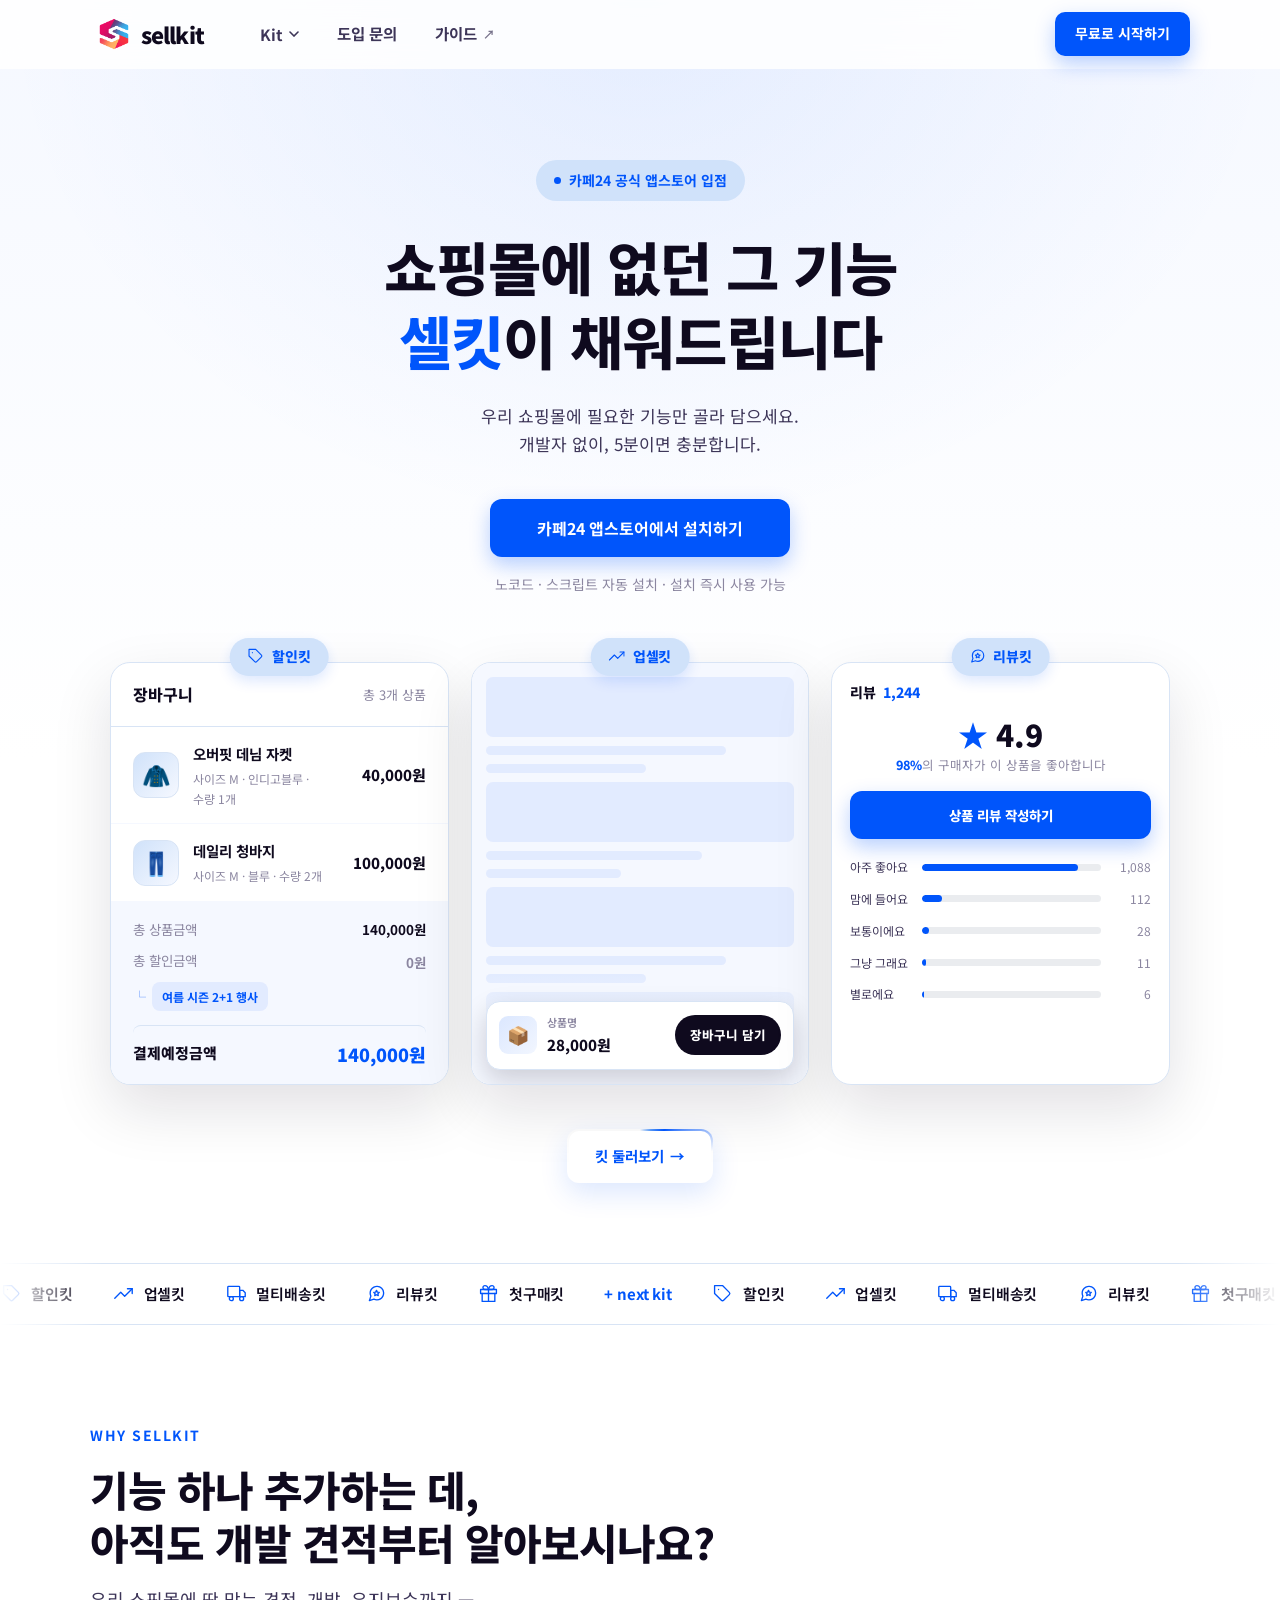
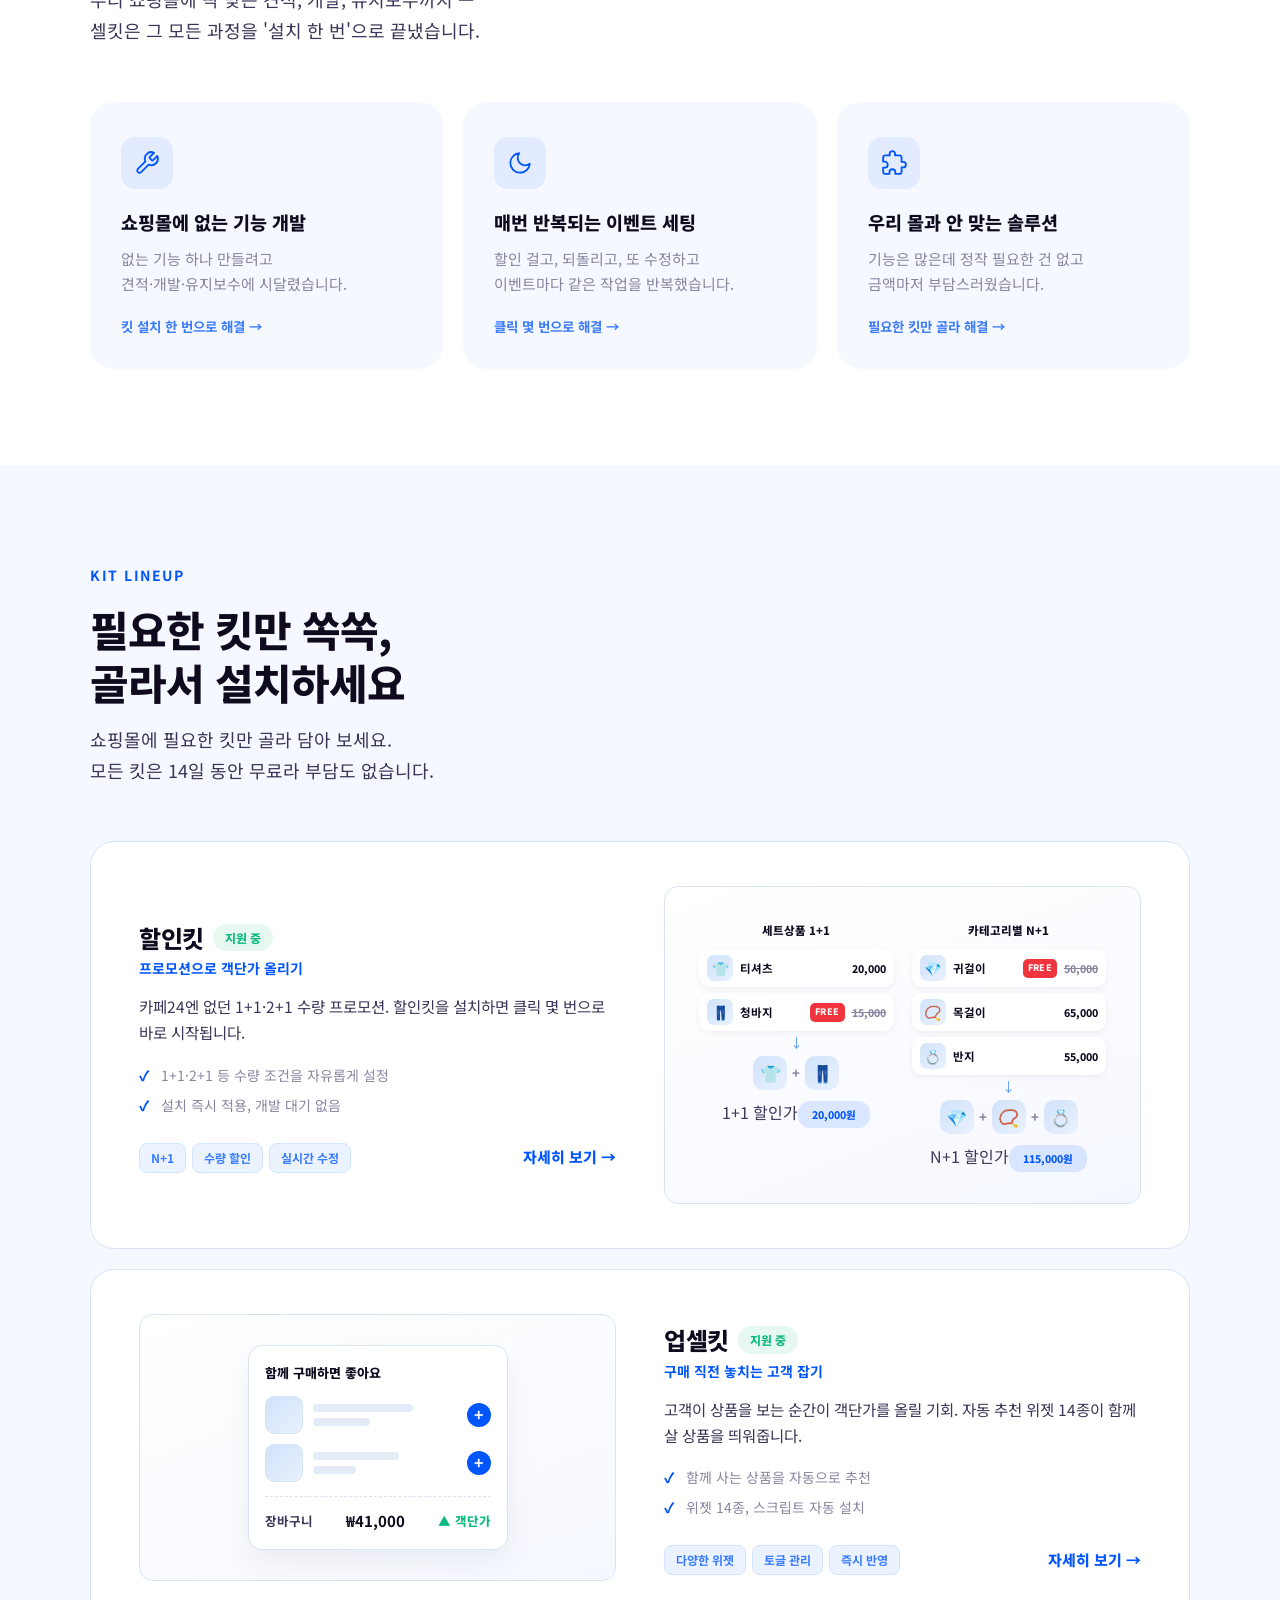
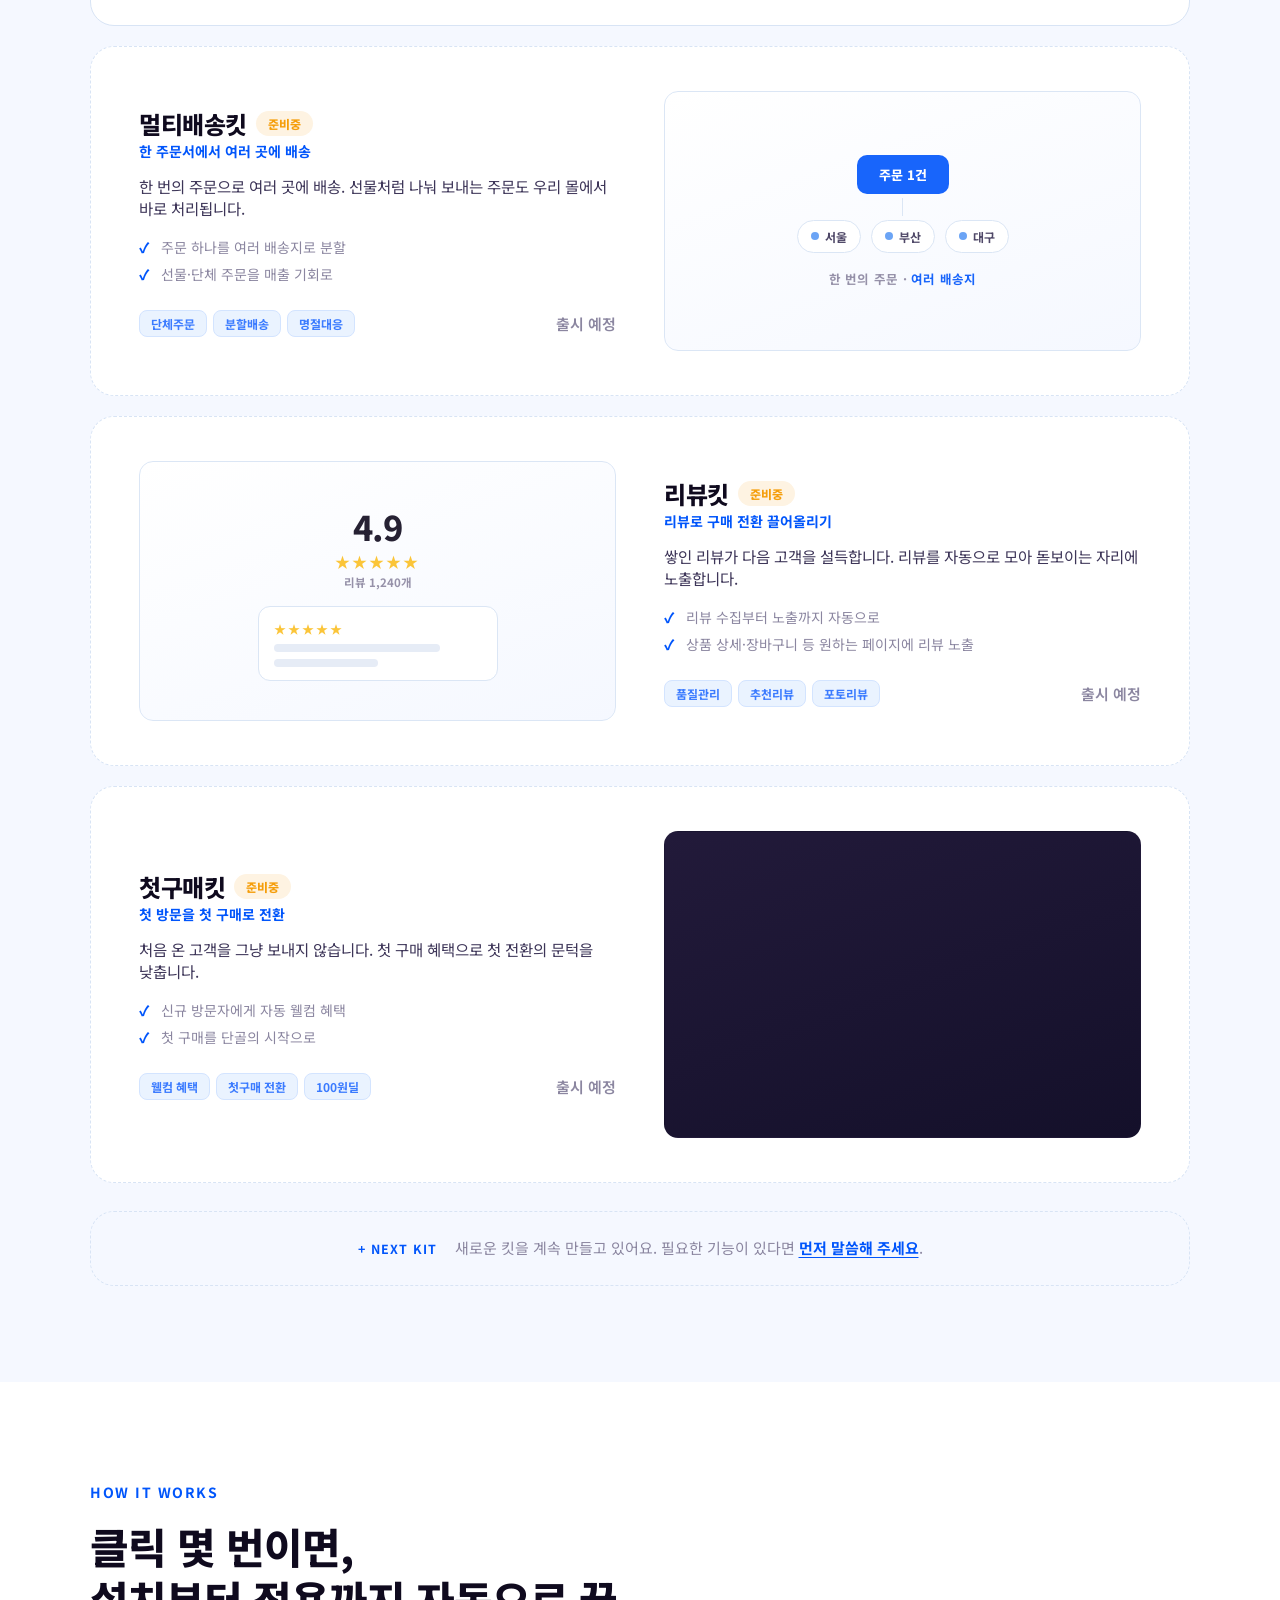
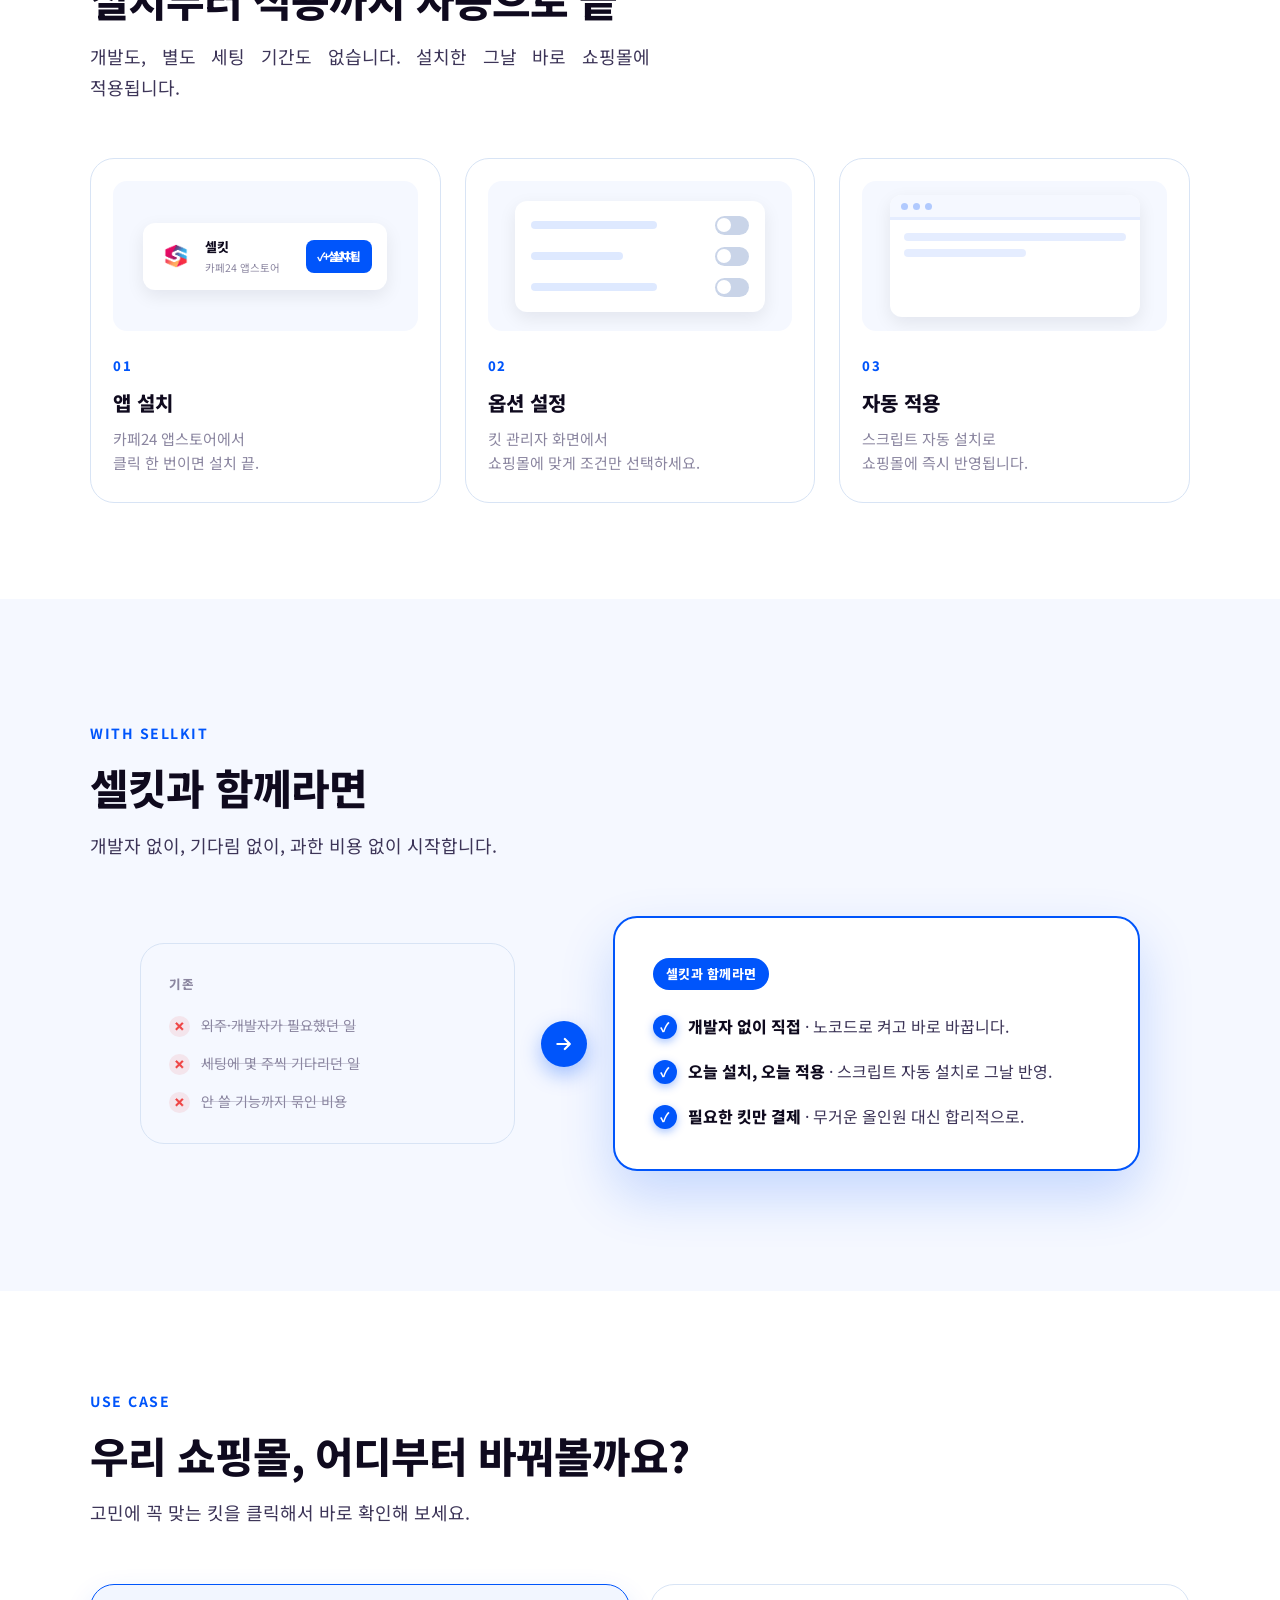
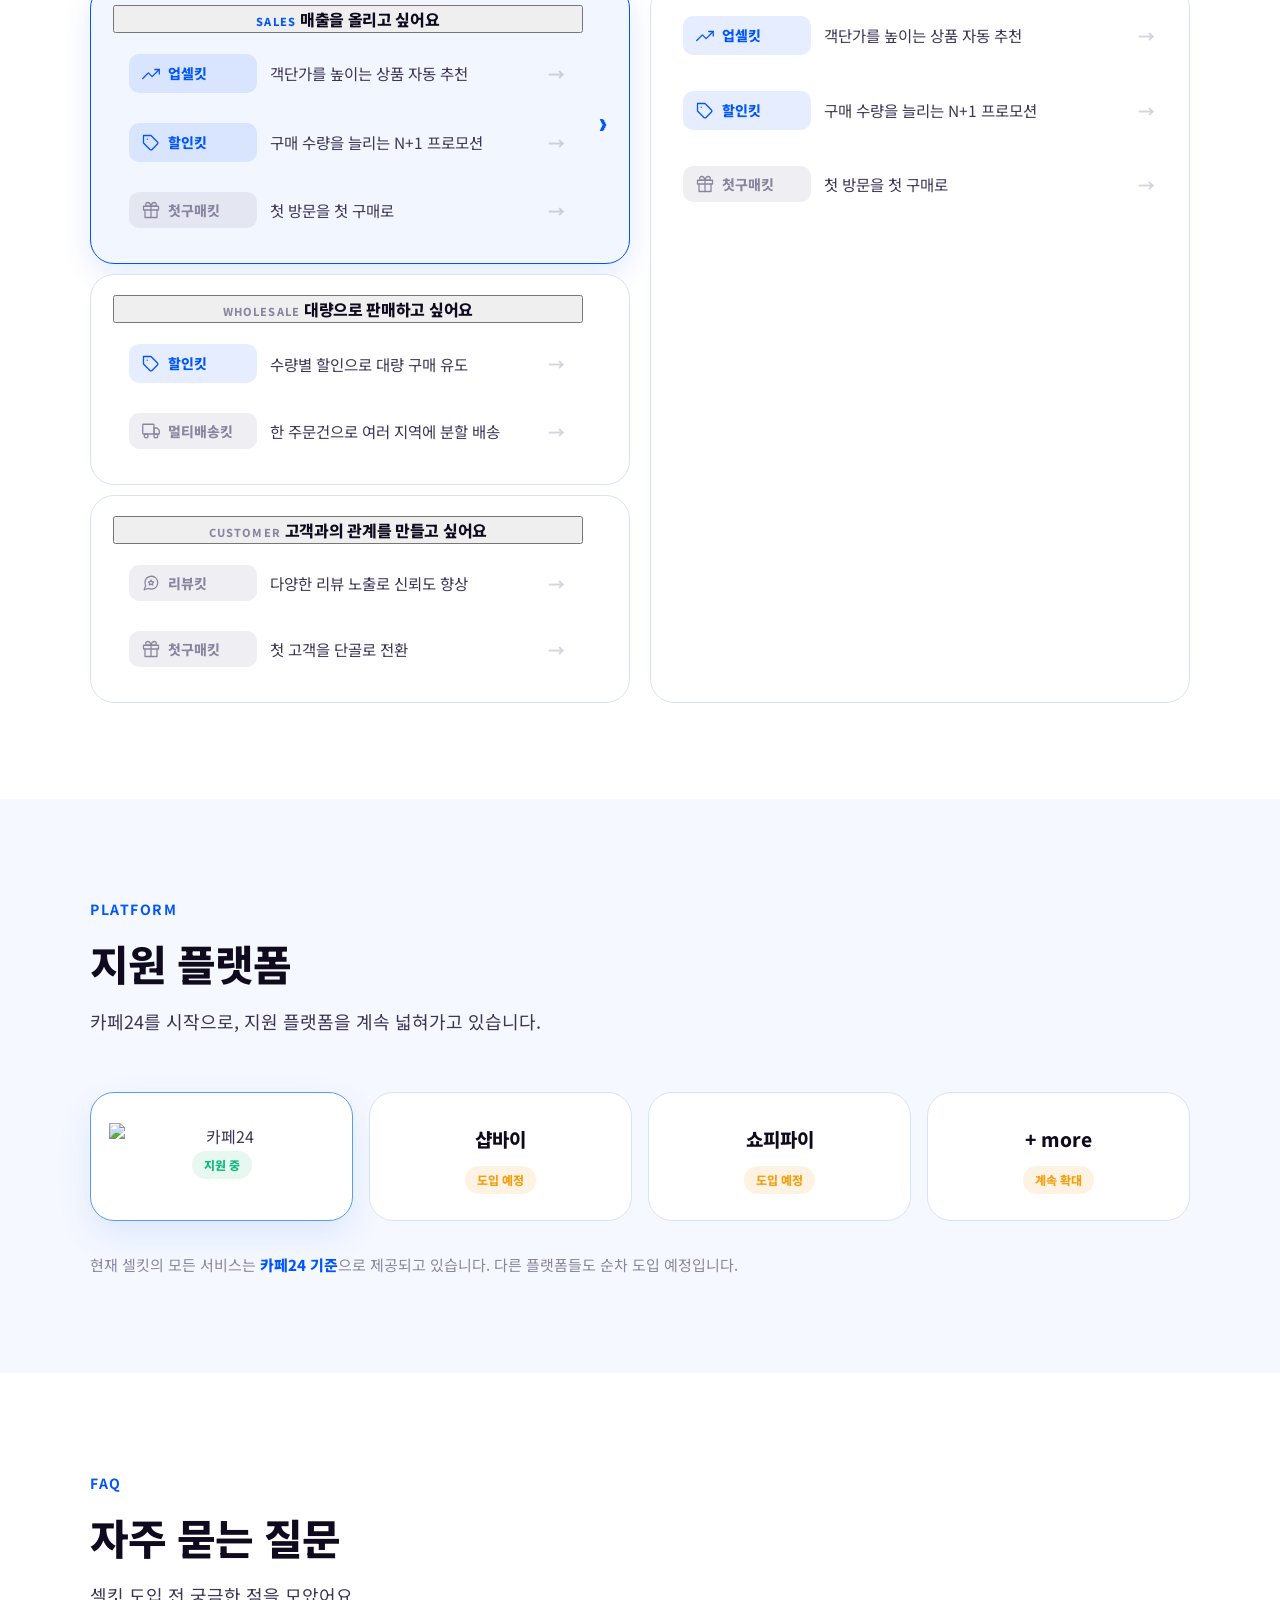
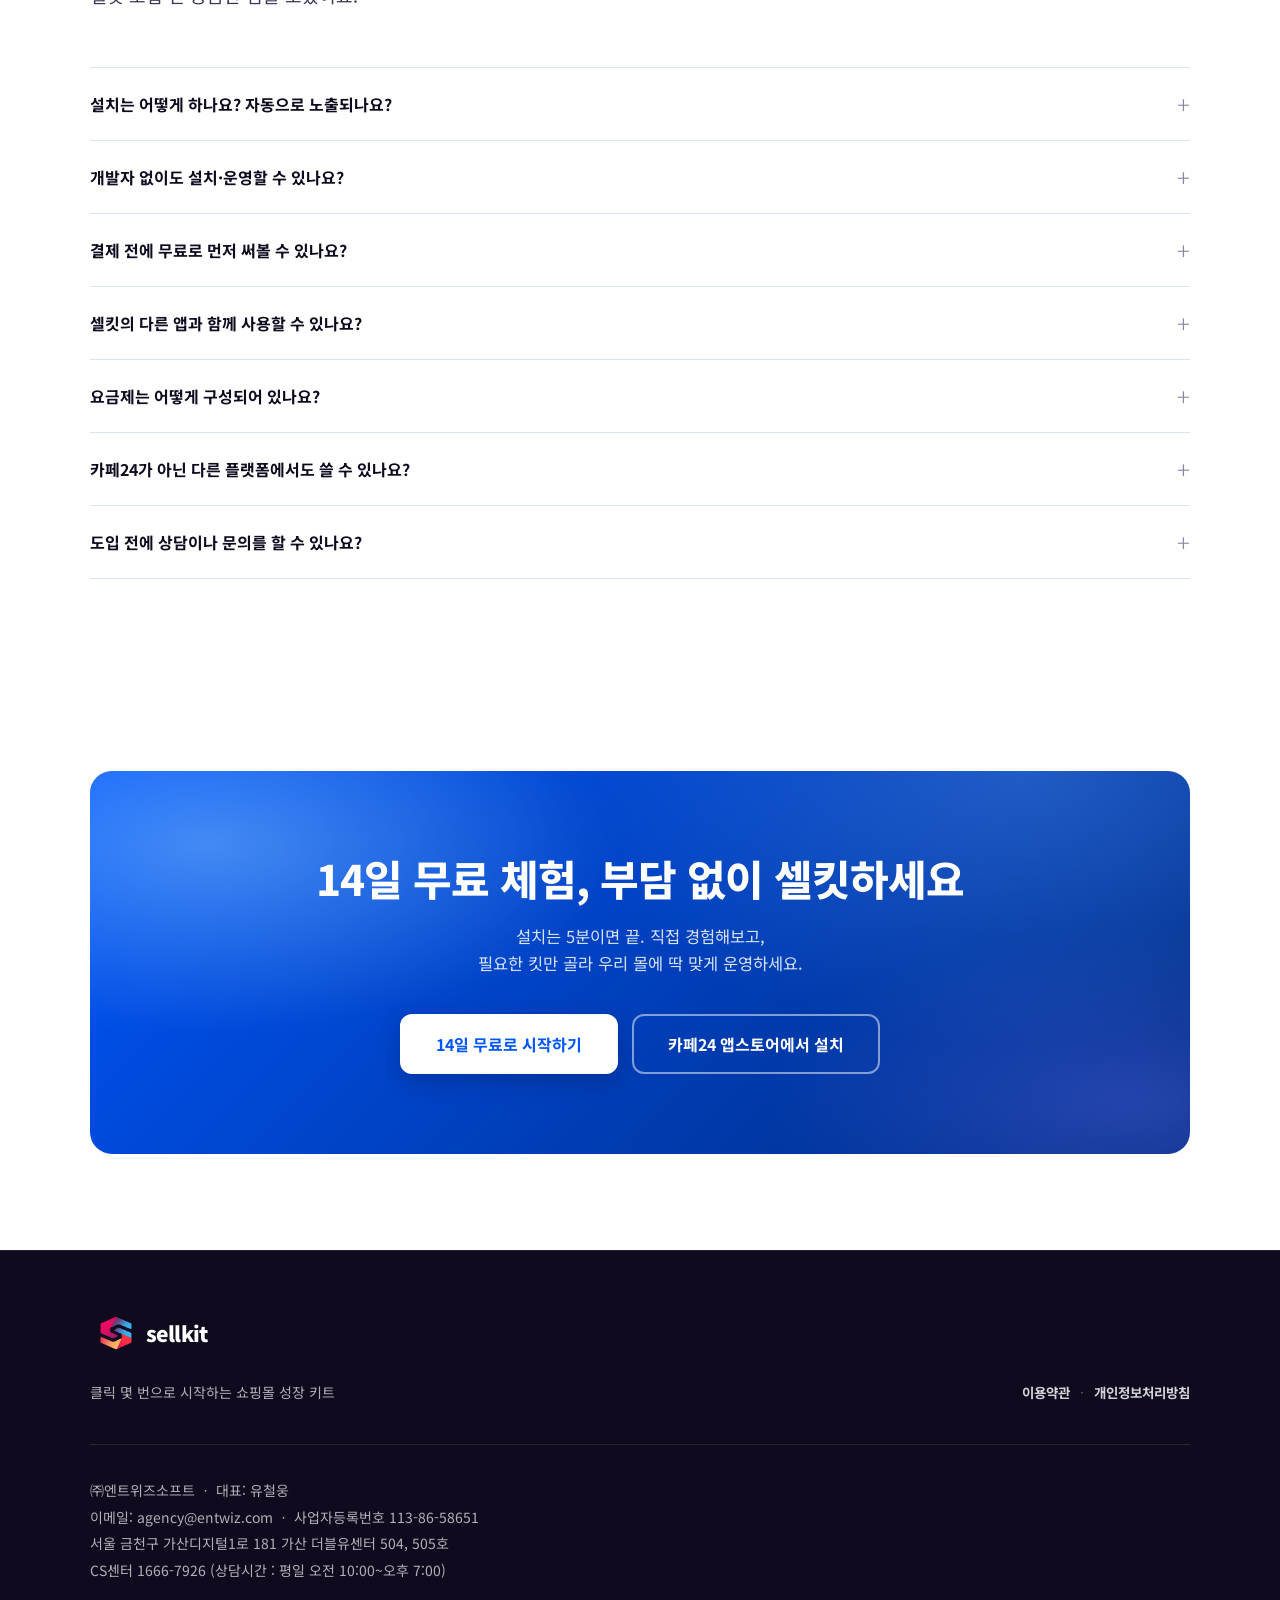
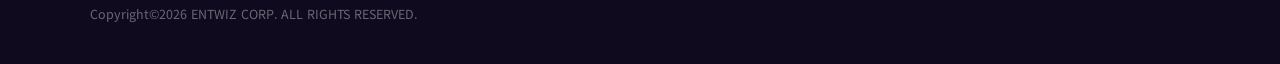
==== commit 42761fa8: "Add files via upload" ====
--- a/index.html
+++ b/index.html
@@ -8,7 +8,7 @@
   <link rel="preconnect" href="https://fonts.googleapis.com">
   <link rel="preconnect" href="https://fonts.gstatic.com" crossorigin>
   <link href="https://fonts.googleapis.com/css2?family=Noto+Sans+KR:wght@400;500;700;800;900&display=swap" rel="stylesheet">
-  <link rel="stylesheet" href="assets/css/style.css?v=20260708f">
+  <link rel="stylesheet" href="assets/css/style.css?v=20260708p">
 </head>
 <body>
 
@@ -362,18 +362,27 @@
     </div>
     <div class="usecase reveal">
       <div class="usecase-nav" id="usecaseNav">
-        <button type="button" class="usecase-goal is-active" data-purpose="upsell:객단가를 높이는 자동 추천|discount:구매 수량을 늘리는 N+1|firstbuy:첫 방문을 첫 구매로">
-          <span class="usecase-goal-tag">SALES</span>
-          <span class="usecase-goal-title">매출을 올리고 싶어요</span>
-        </button>
-        <button type="button" class="usecase-goal" data-purpose="discount:수량별 할인으로 대량 구매 유도|multiship:여러 곳으로 한 번에 대량 배송">
-          <span class="usecase-goal-tag">WHOLESALE</span>
-          <span class="usecase-goal-title">대량으로 판매하고 싶어요</span>
-        </button>
-        <button type="button" class="usecase-goal" data-purpose="review:다음 고객을 설득하는 리뷰|firstbuy:첫 고객을 단골로">
-          <span class="usecase-goal-tag">CUSTOMER</span>
-          <span class="usecase-goal-title">고객과의 관계를 만들고 싶어요</span>
-        </button>
+        <div class="usecase-goal is-active" data-purpose="upsell:객단가를 높이는 상품 자동 추천|discount:구매 수량을 늘리는 N+1 프로모션|firstbuy:첫 방문을 첫 구매로">
+          <button type="button" class="usecase-goal-head">
+            <span class="usecase-goal-tag">SALES</span>
+            <span class="usecase-goal-title">매출을 올리고 싶어요</span>
+          </button>
+          <div class="usecase-goal-acc"></div>
+        </div>
+        <div class="usecase-goal" data-purpose="discount:수량별 할인으로 대량 구매 유도|multiship:한 주문건으로 여러 지역에 분할 배송">
+          <button type="button" class="usecase-goal-head">
+            <span class="usecase-goal-tag">WHOLESALE</span>
+            <span class="usecase-goal-title">대량으로 판매하고 싶어요</span>
+          </button>
+          <div class="usecase-goal-acc"></div>
+        </div>
+        <div class="usecase-goal" data-purpose="review:다양한 리뷰 노출로 신뢰도 향상|firstbuy:첫 고객을 단골로 전환">
+          <button type="button" class="usecase-goal-head">
+            <span class="usecase-goal-tag">CUSTOMER</span>
+            <span class="usecase-goal-title">고객과의 관계를 만들고 싶어요</span>
+          </button>
+          <div class="usecase-goal-acc"></div>
+        </div>
       </div>
       <div class="usecase-panel" id="usecasePanel"></div>
     </div>
@@ -386,11 +395,11 @@
     <div class="section-head reveal">
       <span class="section-eyebrow">PLATFORM</span>
       <h2 class="section-title">지원 플랫폼</h2>
-      <p class="section-sub">지금은 카페24 기준으로 제공되며, 다른 플랫폼도 순차적으로 도입할 예정입니다.</p>
+      <p class="section-sub">카페24를 시작으로, 지원 플랫폼을 계속 넓혀가고 있습니다.</p>
     </div>
     <div class="platform-grid">
       <div class="platform-card live reveal">
-        <div class="platform-name">카페24</div>
+        <img class="platform-logo" src="assets/img/cafe24.svg" alt="카페24">
         <span class="kit-status live">지원 중</span>
       </div>
       <div class="platform-card reveal">
@@ -406,7 +415,7 @@
         <span class="kit-status soon">계속 확대</span>
       </div>
     </div>
-    <p class="platform-note reveal">셀킷의 모든 킷은 <strong>카페24 기준</strong>으로 제공됩니다. 다른 플랫폼도 순차 도입 예정입니다.</p>
+    <p class="platform-note reveal">현재 셀킷의 모든 서비스는 <strong>카페24 기준</strong>으로 제공되고 있습니다. 다른 플랫폼들도 순차 도입 예정입니다.</p>
   </div>
 </section>
 
@@ -652,22 +661,22 @@
           '<div class="ig-set-title">세트상품 1+1</div>' +
           '<div class="ig-set-list">' +
             '<div class="ig-set-row"><span class="ig-set-th">👕</span><span class="ig-set-nm">티셔츠</span><span class="ig-set-pr">20,000</span></div>' +
-            '<div class="ig-set-row"><span class="ig-set-th">👖</span><span class="ig-set-nm">청바지</span><span class="ig-set-free">FREE</span><span class="ig-set-pr strike">15,000</span></div>' +
+            '<div class="ig-set-row dc-hit"><span class="ig-set-th">👖</span><span class="ig-set-nm">청바지</span><span class="ig-set-free">FREE</span><span class="ig-set-pr strike">15,000</span></div>' +
           '</div>' +
           '<div class="ig-set-arrow">↓</div>' +
           '<div class="ig-set-result"><span class="ig-set-rth">👕</span><span class="ig-set-op">+</span><span class="ig-set-rth">👖</span></div>' +
-          '<div class="ig-set-badge">1+1<br><b>20,000원</b></div>' +
+          '<div class="ig-set-final"><span class="ig-set-flabel">1+1 할인가</span><span class="ig-set-badge">20,000원</span></div>' +
         '</div>' +
         '<div class="ig-set-panel">' +
           '<div class="ig-set-title">카테고리별 N+1</div>' +
           '<div class="ig-set-list">' +
-            '<div class="ig-set-row"><span class="ig-set-th">💎</span><span class="ig-set-nm">귀걸이</span><span class="ig-set-free">FREE</span><span class="ig-set-pr strike">50,000</span></div>' +
+            '<div class="ig-set-row dc-hit"><span class="ig-set-th">💎</span><span class="ig-set-nm">귀걸이</span><span class="ig-set-free">FREE</span><span class="ig-set-pr strike">50,000</span></div>' +
             '<div class="ig-set-row"><span class="ig-set-th">📿</span><span class="ig-set-nm">목걸이</span><span class="ig-set-pr">65,000</span></div>' +
             '<div class="ig-set-row"><span class="ig-set-th">💍</span><span class="ig-set-nm">반지</span><span class="ig-set-pr">55,000</span></div>' +
           '</div>' +
           '<div class="ig-set-arrow">↓</div>' +
           '<div class="ig-set-result"><span class="ig-set-rth">💎</span><span class="ig-set-op">+</span><span class="ig-set-rth">📿</span><span class="ig-set-op">+</span><span class="ig-set-rth">💍</span></div>' +
-          '<div class="ig-set-badge">N+1<br><b>115,000원</b></div>' +
+          '<div class="ig-set-final"><span class="ig-set-flabel">N+1 할인가</span><span class="ig-set-badge">115,000원</span></div>' +
         '</div>' +
       '</div>',
     upsell:
@@ -744,8 +753,8 @@
     SELLKIT_KITS.forEach(function (k) { byId[k.id] = k; });
     var goals = Array.prototype.slice.call(nav.querySelectorAll('.usecase-goal'));
 
-    function renderPanel(goal) {
-      panel.innerHTML = goal.getAttribute('data-purpose').split('|').map(function (item) {
+    function rowsHTML(goal) {
+      return goal.getAttribute('data-purpose').split('|').map(function (item) {
         var parts = item.split(':');
         var kit = byId[parts[0]];
         var inner = '<span class="kit-chip' + (kit.status === 'coming' ? ' soon' : '') + '">' +
@@ -756,13 +765,28 @@
         if (kit.status === 'live') return '<a class="purpose-link" href="' + kit.path + '">' + inner + '</a>';
         return '<button type="button" class="purpose-link" onclick="sellkitComingSoon()">' + inner + '</button>';
       }).join('');
+    }
+
+    function renderPanel(goal) {
+      panel.innerHTML = rowsHTML(goal);
       panel.classList.remove('is-in');
       void panel.offsetWidth;
       panel.classList.add('is-in');
     }
 
+    var mq = window.matchMedia('(max-width: 960px)');
+
+    /* 각 목표 안의 아코디언 본문(모바일용)은 한 번만 채움 */
     goals.forEach(function (g) {
-      g.addEventListener('click', function () {
+      var acc = g.querySelector('.usecase-goal-acc');
+      if (acc) acc.innerHTML = rowsHTML(g);
+      var head = g.querySelector('.usecase-goal-head') || g;
+      head.addEventListener('click', function () {
+        /* 모바일: 열린 걸 다시 누르면 닫힘(아코디언) */
+        if (mq.matches && g.classList.contains('is-active')) {
+          g.classList.remove('is-active');
+          return;
+        }
         goals.forEach(function (x) { x.classList.remove('is-active'); });
         g.classList.add('is-active');
         renderPanel(g);
@@ -771,6 +795,8 @@
 
     var active = nav.querySelector('.usecase-goal.is-active') || goals[0];
     renderPanel(active);
+    /* 모바일은 기본 전부 닫힘 */
+    if (mq.matches) goals.forEach(function (x) { x.classList.remove('is-active'); });
   })();
 
   /* FAQ 아코디언 */
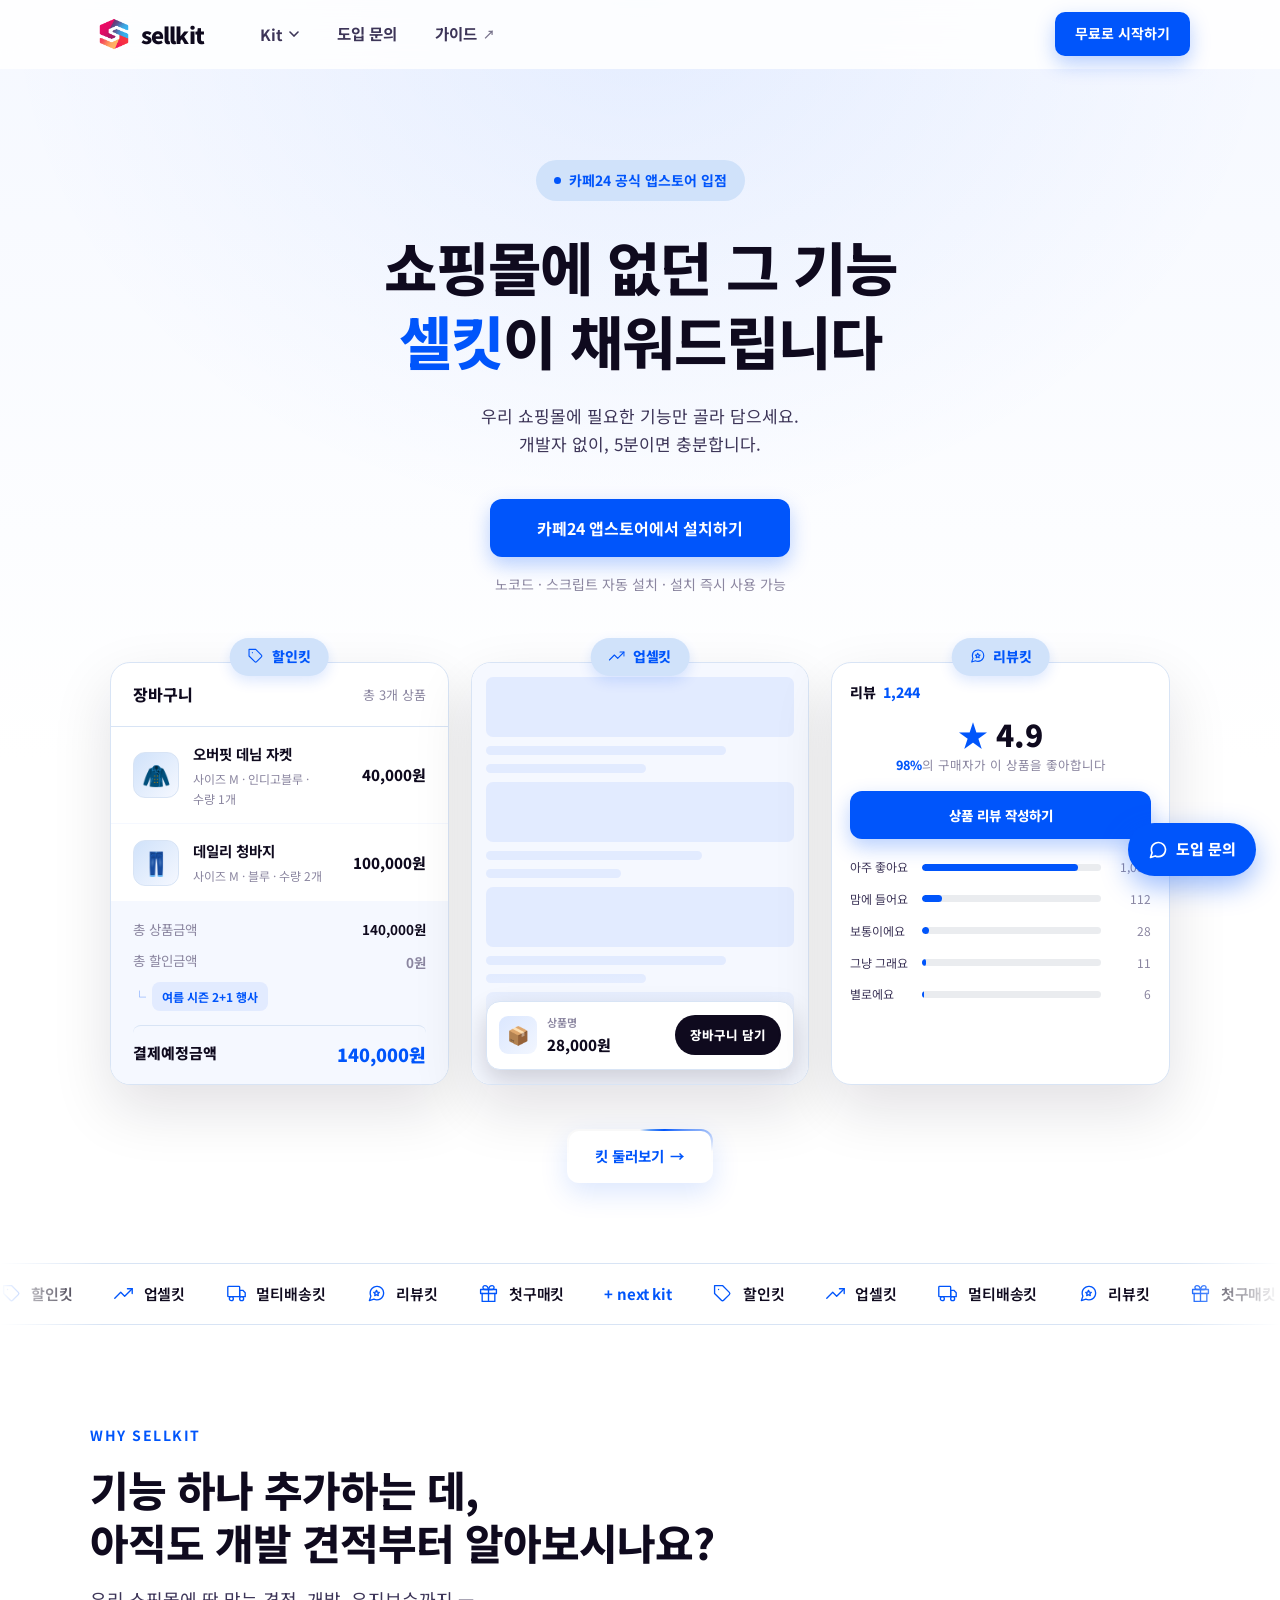
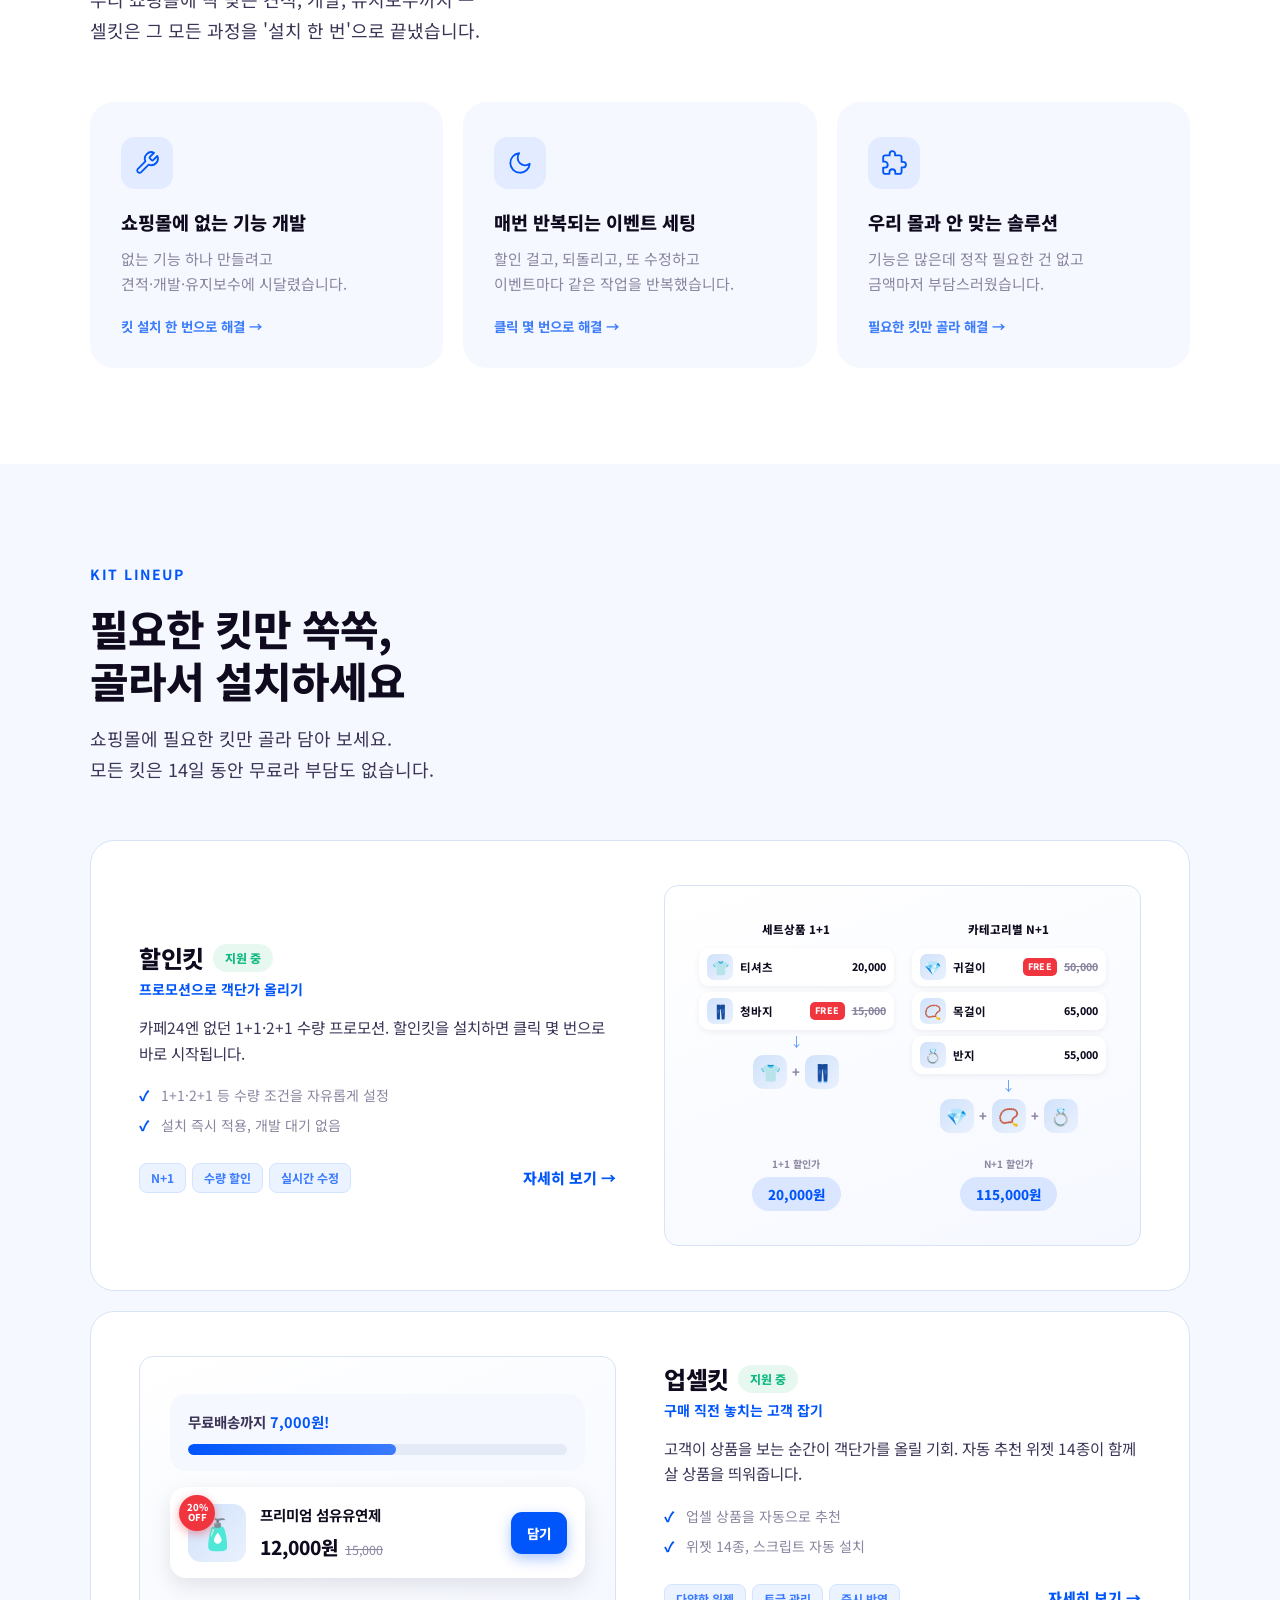
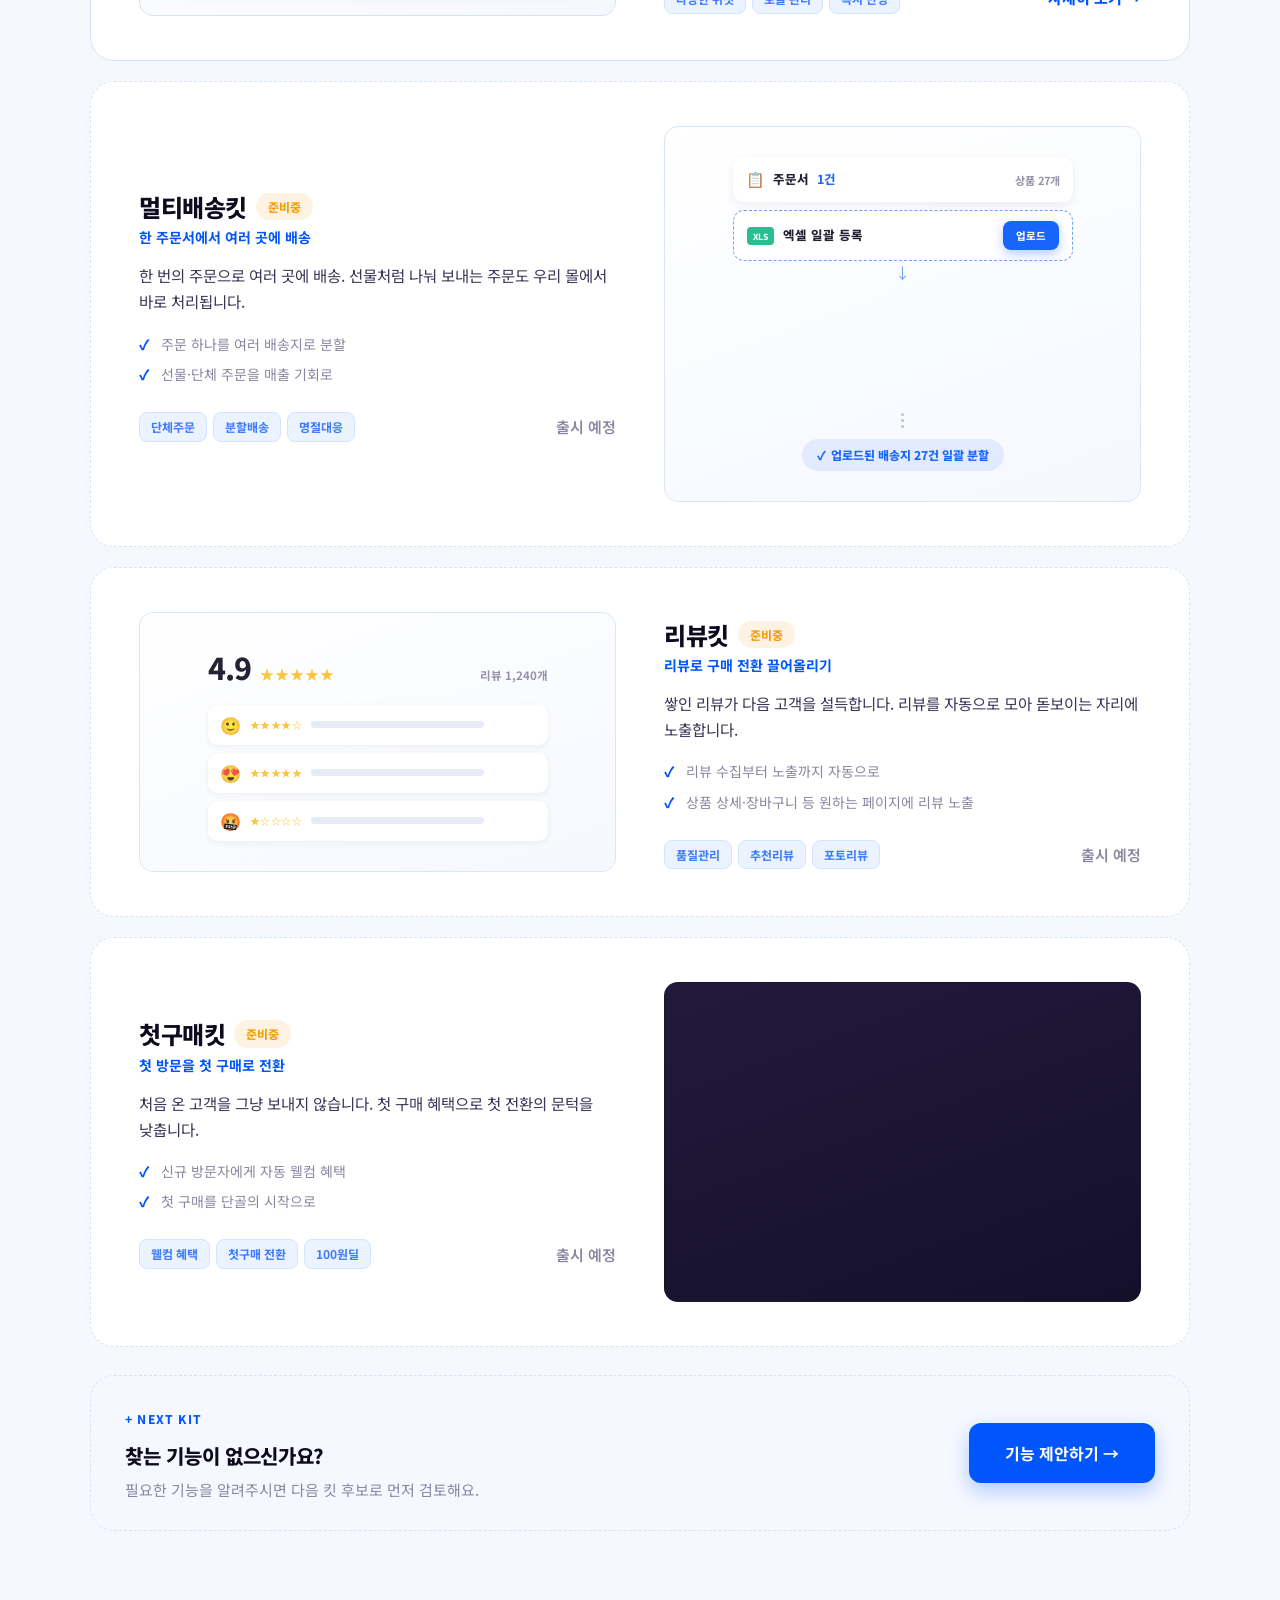
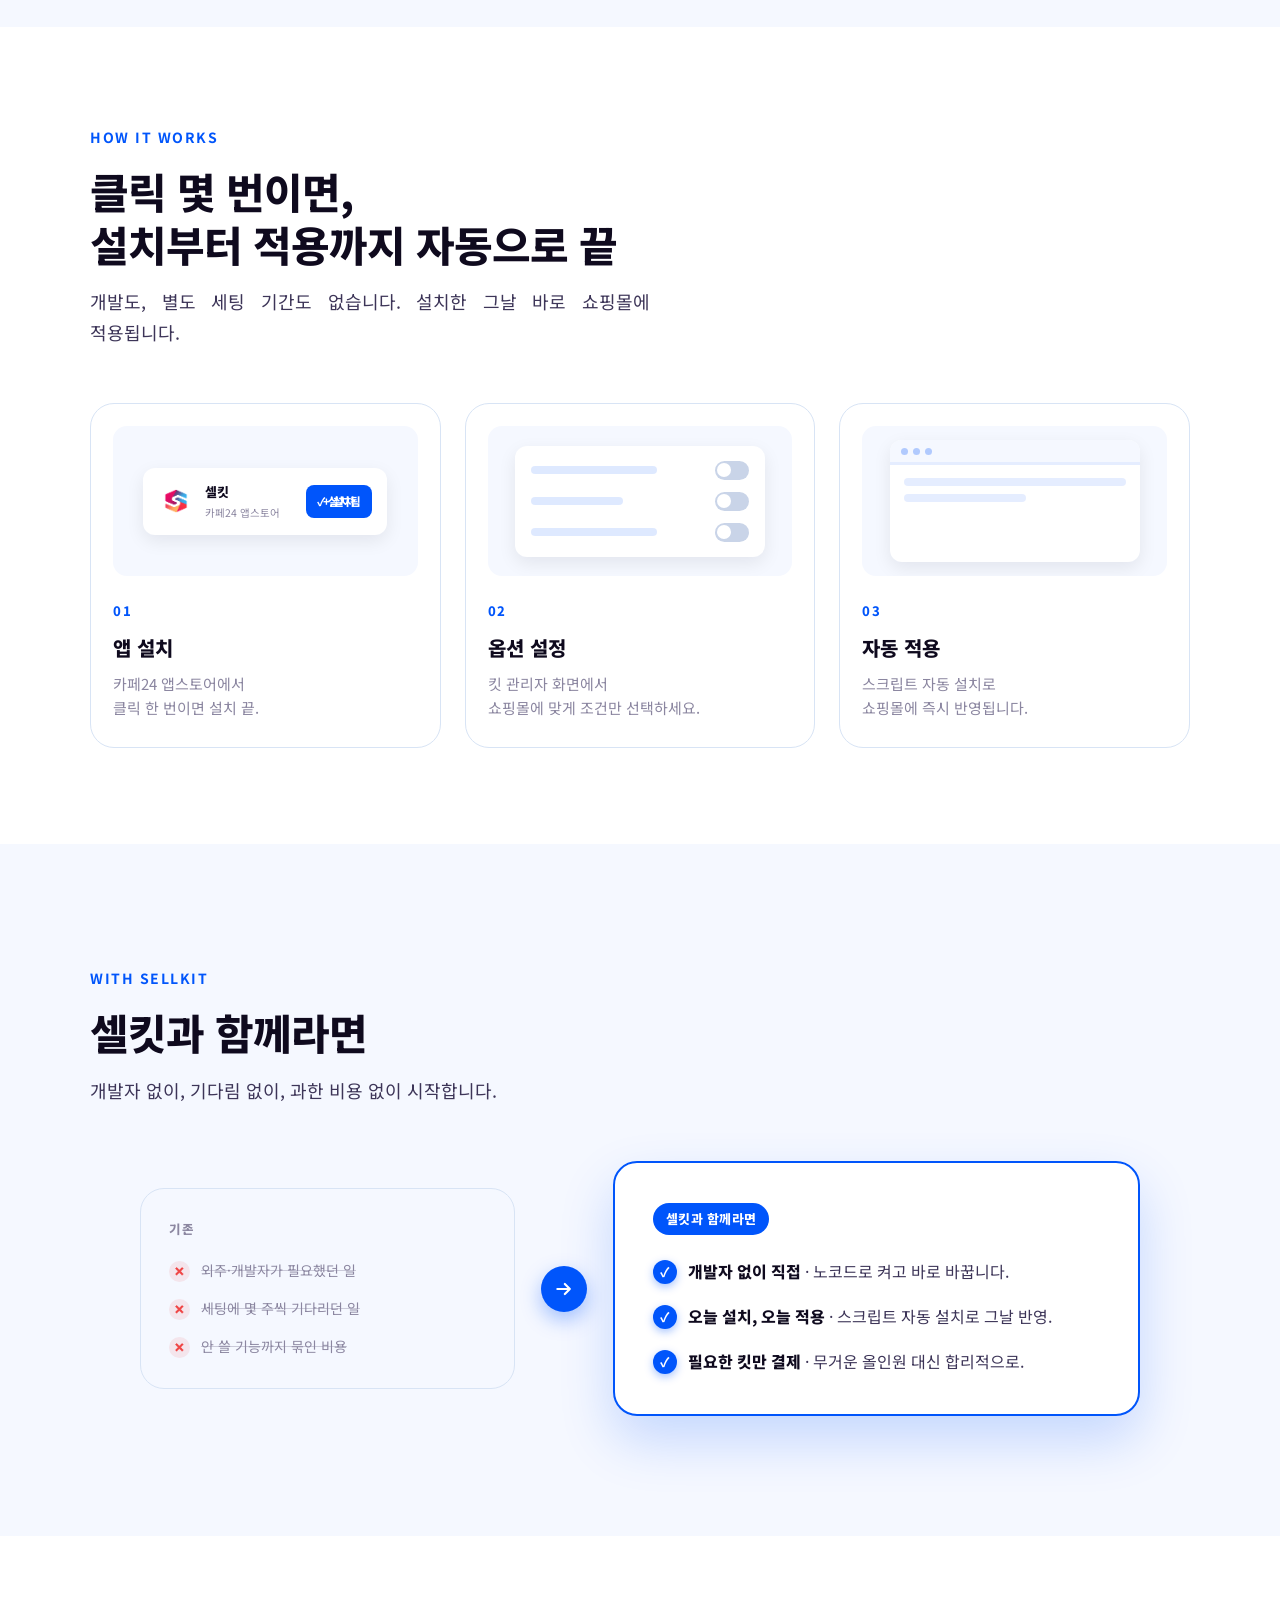
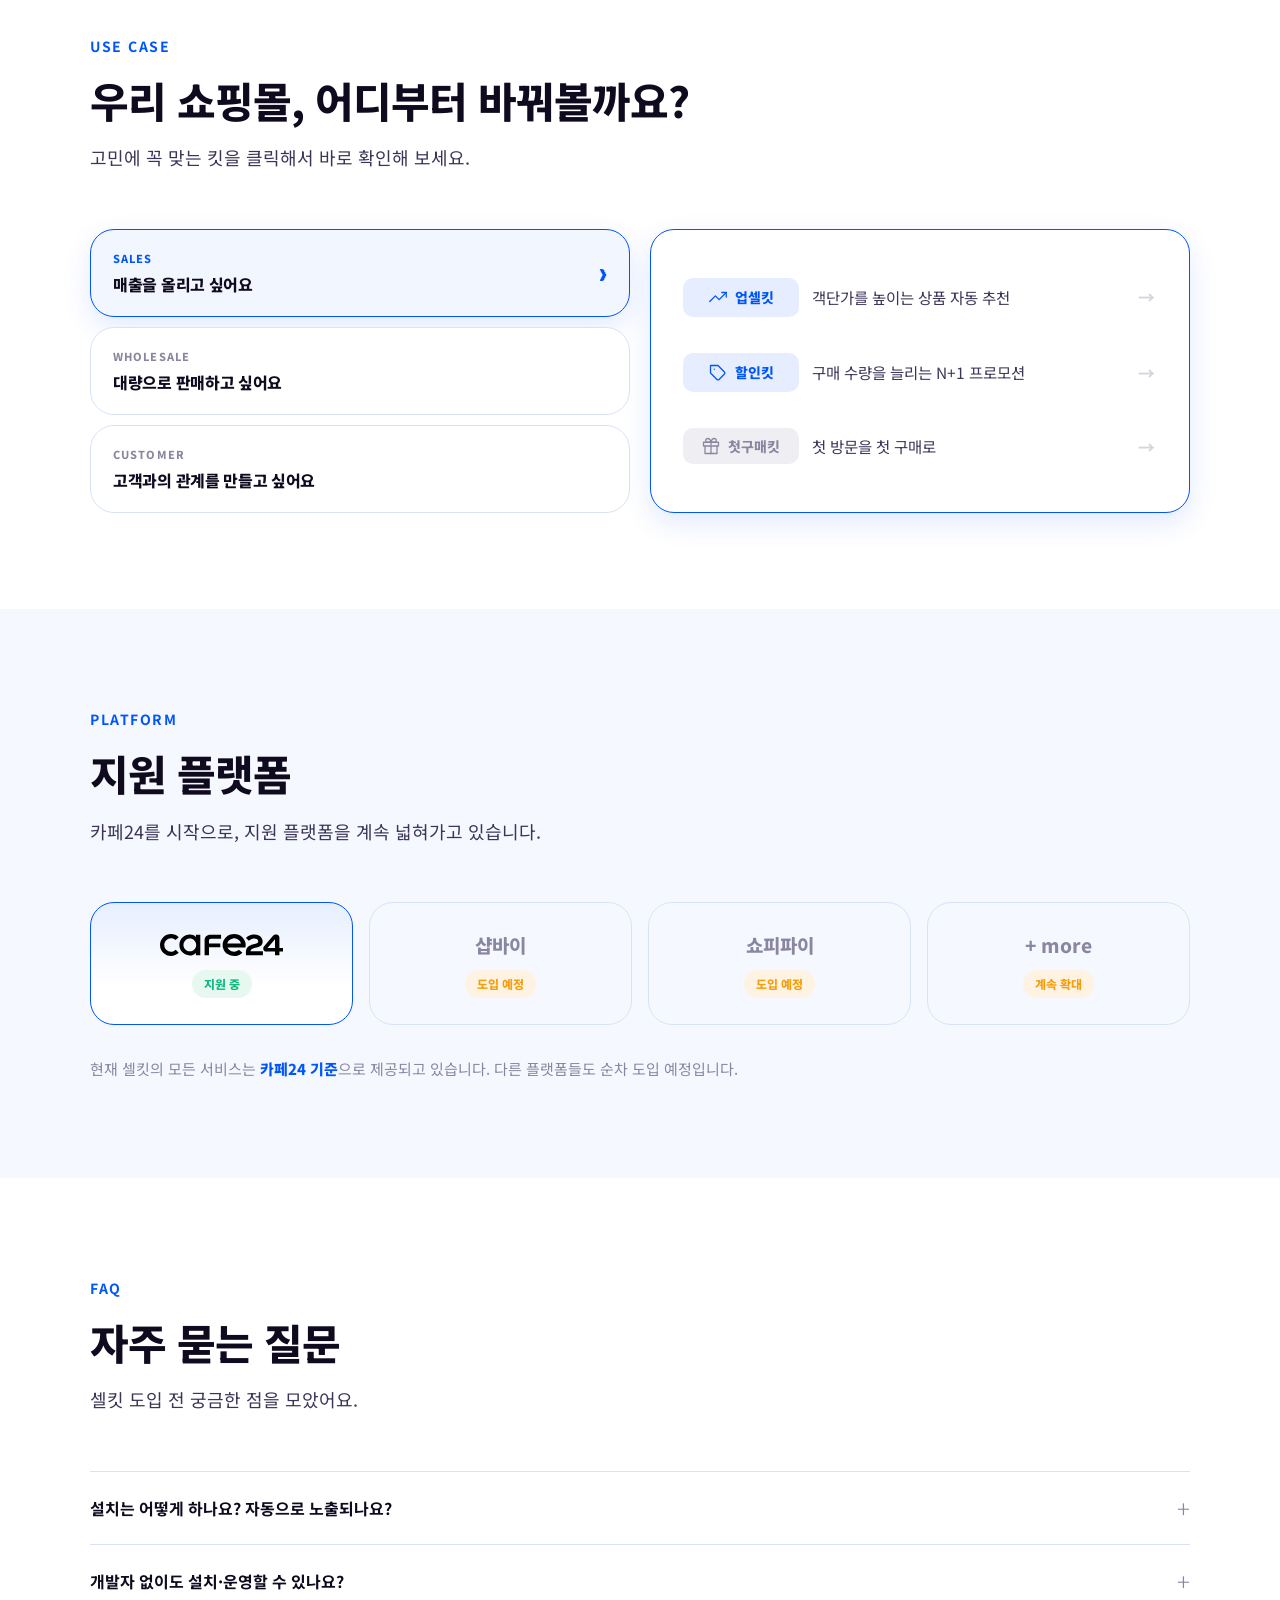
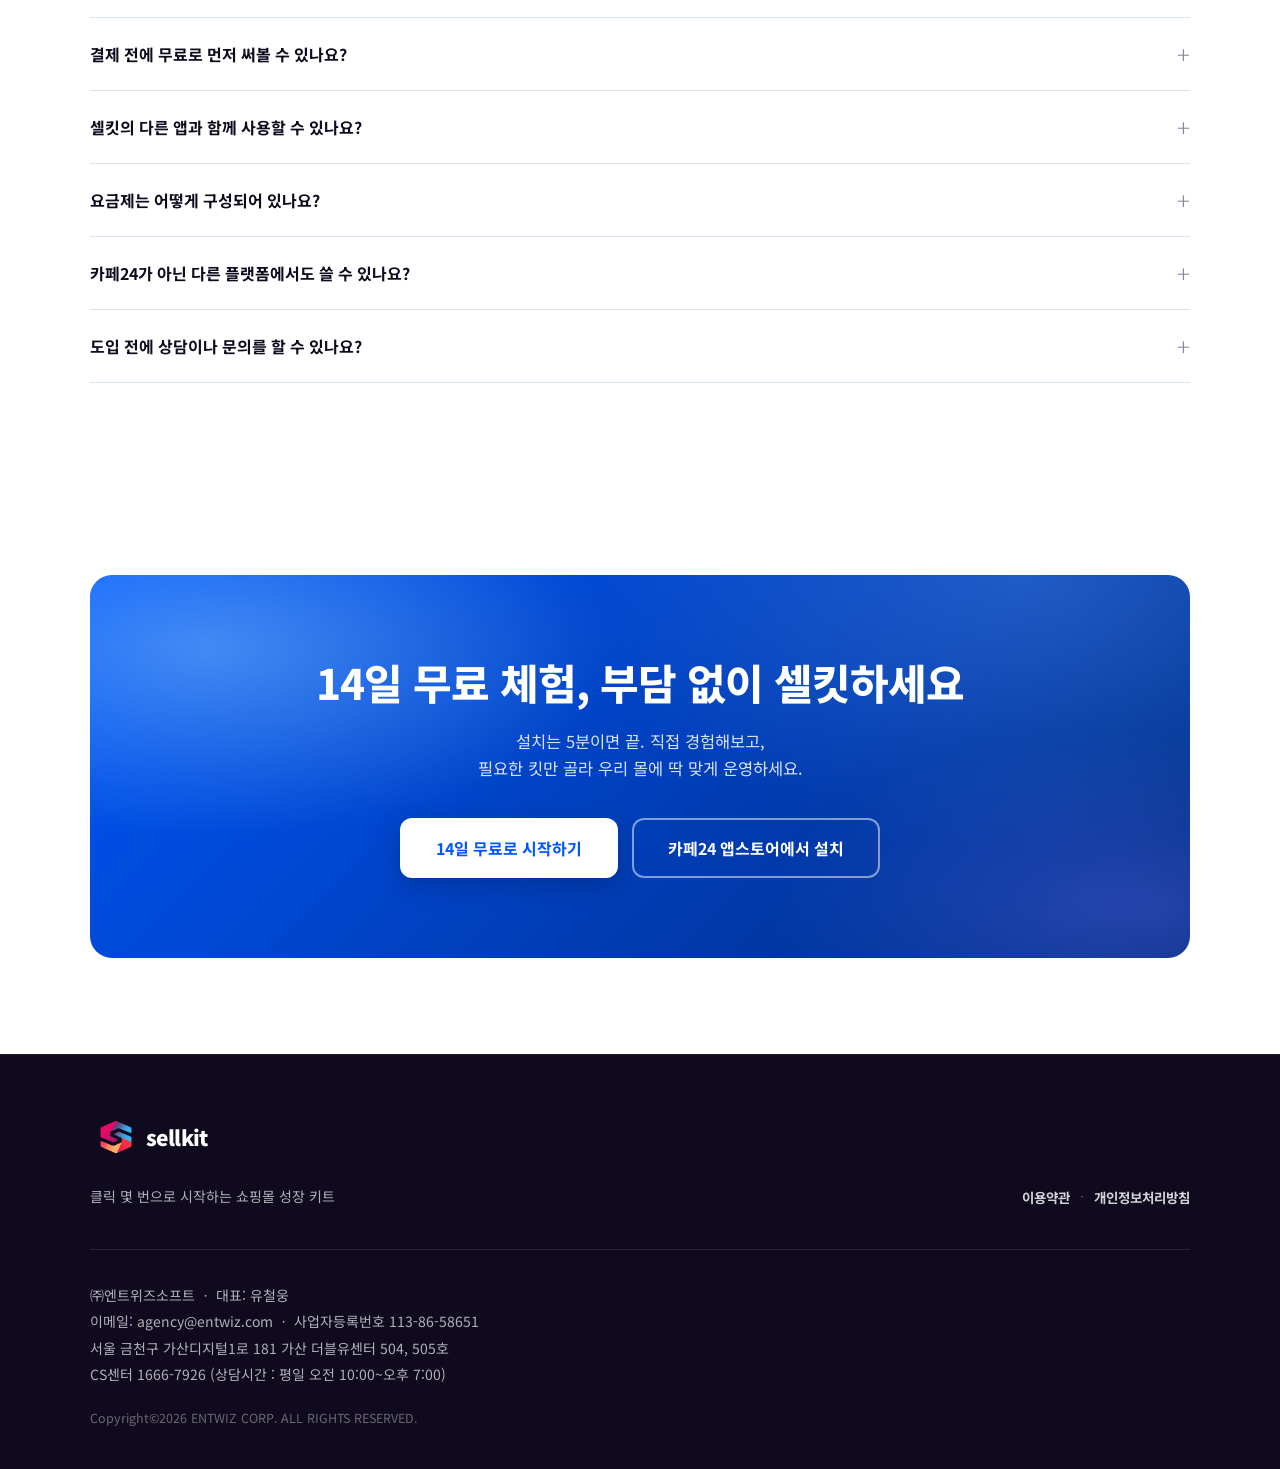
==== commit 8f94aa91: "Add files via upload" ====
--- a/index.html
+++ b/index.html
@@ -1,867 +1,896 @@
-<!DOCTYPE html>
-<html lang="ko">
-<head>
-  <meta charset="UTF-8">
-  <meta name="viewport" content="width=device-width, initial-scale=1.0">
-  <title>셀킷 sellkit — 쇼핑몰에 없던 기능, 클릭 한 번으로</title>
-  <meta name="description" content="할인, 업셀, 리뷰 — 매출에 필요한 기능을 킷 단위로 설치하세요. 개발 없이 5분, 모든 킷 14일 무료체험. 카페24 기준 제공.">
-  <link rel="preconnect" href="https://fonts.googleapis.com">
-  <link rel="preconnect" href="https://fonts.gstatic.com" crossorigin>
-  <link href="https://fonts.googleapis.com/css2?family=Noto+Sans+KR:wght@400;500;700;800;900&display=swap" rel="stylesheet">
-  <link rel="stylesheet" href="assets/css/style.css?v=20260708p">
-</head>
-<body>
-
-<div id="sellkit-header"></div>
-
-<!-- ============ 1. 히어로 ============ -->
-<section class="hero">
-  <div class="container">
-    <div class="hero-badges fade-up">
-      <span class="hero-badge hero-badge-cafe24"><span class="dot"></span>카페24 공식 앱스토어 입점</span>
-    </div>
-    <h1 class="fade-up delay-1">
-      쇼핑몰에 없던 그 기능<br>
-      <em>셀킷</em>이 채워드립니다
-    </h1>
-    <p class="hero-sub fade-up delay-2">
-      우리 쇼핑몰에 필요한 기능만 골라 담으세요.<br>
-      개발자 없이, 5분이면 충분합니다.
-    </p>
-    <div class="hero-cta fade-up delay-3">
-      <a class="btn btn-primary btn-rotate" href="#" data-store target="_blank" rel="noopener">
-        <span class="cta-text" id="ctaText1">14일 무료로 시작하기</span>
-        <span class="cta-text hidden" id="ctaText2">카페24 앱스토어에서 설치하기</span>
-      </a>
-    </div>
-
-    <p class="hero-tags fade-up delay-4">노코드 · 스크립트 자동 설치 · 설치 즉시 사용 가능</p>
-
-    <!-- 인포그래픽: 3킷 스택 캐러셀 (할인킷 / 업셀킷 / 리뷰킷) -->
-    <div class="hero-visual fade-up delay-4">
-      <div class="deck" id="kitDeck">
-
-        <!-- 할인킷: 장바구니 (2+1 → 가장 저렴한 1개 FREE) -->
-        <div class="deck-card">
-          <span class="kit-tag" data-ic="tag">할인킷</span>
-          <div class="kit-screen">
-            <div class="cart-head">
-              <span class="cart-head-title">장바구니</span>
-              <span class="cart-head-count">총 3개 상품</span>
-            </div>
-            <div class="cart-item dc-item dc-item-1">
-              <div class="cart-thumb">🧥</div>
-              <div class="cart-info">
-                <div class="cart-name">오버핏 데님 자켓</div>
-                <div class="cart-opt">사이즈 M · 인디고블루 · 수량 1개</div>
-              </div>
-              <div class="cart-price dc-price">
-                <span class="dc-was">40,000원</span>
-                <span class="dc-now">
-                  <span class="cart-free">FREE</span>
-                  <span class="cart-strike">40,000원</span>
-                </span>
-              </div>
-            </div>
-            <div class="cart-item dc-item dc-item-2">
-              <div class="cart-thumb">👖</div>
-              <div class="cart-info">
-                <div class="cart-name">데일리 청바지</div>
-                <div class="cart-opt">사이즈 M · 블루 · 수량 2개</div>
-              </div>
-              <div class="cart-price"><span class="cart-amt">100,000원</span></div>
-            </div>
-            <div class="cart-summary dc-summary">
-              <div class="cart-row"><span class="cart-row-label">총 상품금액</span><span class="cart-row-val">140,000원</span></div>
-              <div class="cart-row"><span class="cart-row-label">총 할인금액</span>
-                <span class="cart-row-val dc-swap dc-disc">
-                  <span class="dc-was">0원</span>
-                  <span class="dc-now">40,000원</span>
-                </span>
-              </div>
-              <div class="cart-promo-wrap dc-promo"><span class="cart-promo-hook">└</span><span class="cart-promo">여름 시즌 2+1 행사</span></div>
-              <div class="cart-row cart-total dc-total-flash"><span class="cart-row-label">결제예정금액</span>
-                <span class="cart-row-val dc-swap">
-                  <span class="dc-was">140,000원</span>
-                  <span class="dc-now">100,000원</span>
-                </span>
-              </div>
-              <span class="dc-savings">−40,000원</span>
-            </div>
-          </div>
-        </div>
-
-        <!-- 업셀킷: 함께 구매 추천 위젯 -->
-        <div class="deck-card">
-          <span class="kit-tag" data-ic="trend">업셀킷</span>
-          <div class="kit-screen up2">
-            <!-- State A: 하단 고정 담기 바 -->
-            <div class="up2-a">
-              <div class="up2-scroll">
-                <div class="up2-sk up2-sk-img"></div>
-                <div class="up2-sk up2-sk-ln" style="width:78%"></div>
-                <div class="up2-sk up2-sk-ln" style="width:52%"></div>
-                <div class="up2-sk up2-sk-img"></div>
-                <div class="up2-sk up2-sk-ln" style="width:70%"></div>
-                <div class="up2-sk up2-sk-ln" style="width:44%"></div>
-                <div class="up2-sk up2-sk-img"></div>
-                <div class="up2-sk up2-sk-ln" style="width:78%"></div>
-                <div class="up2-sk up2-sk-ln" style="width:52%"></div>
-                <div class="up2-sk up2-sk-img"></div>
-                <div class="up2-sk up2-sk-ln" style="width:70%"></div>
-                <div class="up2-sk up2-sk-ln" style="width:44%"></div>
-              </div>
-              <div class="up2-scrim"></div>
-              <div class="up2-bar">
-                <div class="up2-bar-ic">📦</div>
-                <div class="up2-bar-info">
-                  <span class="up2-bar-label">상품명</span>
-                  <span class="up2-bar-price">28,000원</span>
-                </div>
-                <span class="up2-bar-btn">장바구니 담기</span>
-              </div>
-            </div>
-            <!-- State B: 무료배송 진행도 + 담김 리스트 + 추천 -->
-            <div class="up2-b">
-              <div class="up2-title">장바구니</div>
-              <div class="up2-ship">
-                <span class="up2-ship-badge">🚚 무료배송 혜택</span>
-                <div class="up2-ship-msgs">
-                  <div class="up2-ship-msg">무료배송까지 <strong>20,500원!</strong></div>
-                  <div class="up2-ship-done">🎉 무료배송 적용 완료!</div>
-                </div>
-                <div class="up2-track"><div class="up2-fill"></div></div>
-              </div>
-              <div class="up2-list">
-                <div class="up2-litem">
-                  <div class="up2-litem-thumb">🧥</div>
-                  <div class="up2-litem-info">
-                    <span class="up2-litem-name">오버핏 데님 자켓</span>
-                    <span class="up2-litem-sub">28,000원 · 1개</span>
-                  </div>
-                </div>
-                <div class="up2-litem up2-added">
-                  <div class="up2-litem-thumb">🧦</div>
-                  <div class="up2-litem-info">
-                    <span class="up2-litem-name">프리미엄 양말 3족</span>
-                    <span class="up2-litem-sub">방금 담김 · 무료배송 달성!</span>
-                  </div>
-                </div>
-              </div>
-              <button class="up2-fab" type="button" aria-label="추가 담기"></button>
-              <span class="up2-bubble">+</span>
-            </div>
-          </div>
-        </div>
-
-        <!-- 리뷰킷: 리뷰 통계 (리뷰 작성하기 → 리뷰 등록 애니메이션) -->
-        <div class="deck-card">
-          <span class="kit-tag" data-ic="review">리뷰킷</span>
-          <div class="kit-screen rv2">
-            <div class="rv2-head">
-              <span class="rv2-htitle">리뷰</span>
-              <span class="rv2-swap rv2-hcount"><span class="rv2-was">1,244</span><span class="rv2-now">1,245</span></span>
-              <span class="rv2-plus">+1</span>
-            </div>
-            <div class="rv2-score">
-              <span class="rv2-star">★</span>
-              <span class="rv2-num">4.9</span>
-            </div>
-            <div class="rv2-like"><strong>98%</strong>의 구매자가 이 상품을 좋아합니다</div>
-            <button class="rv2-write" type="button">상품 리뷰 작성하기</button>
-            <div class="rv2-dist">
-              <div class="rv2-drow">
-                <span class="rv2-dl">아주 좋아요</span>
-                <span class="rv2-dbar"><i class="rv2-dfill" style="width:87%"></i></span>
-                <span class="rv2-swap rv2-dn"><span class="rv2-was">1,088</span><span class="rv2-now">1,089</span></span>
-              </div>
-              <div class="rv2-drow"><span class="rv2-dl">맘에 들어요</span><span class="rv2-dbar"><i class="rv2-dfill" style="width:11%"></i></span><span class="rv2-dn">112</span></div>
-              <div class="rv2-drow"><span class="rv2-dl">보통이에요</span><span class="rv2-dbar"><i class="rv2-dfill" style="width:4%"></i></span><span class="rv2-dn">28</span></div>
-              <div class="rv2-drow"><span class="rv2-dl">그냥 그래요</span><span class="rv2-dbar"><i class="rv2-dfill" style="width:2%"></i></span><span class="rv2-dn">11</span></div>
-              <div class="rv2-drow"><span class="rv2-dl">별로에요</span><span class="rv2-dbar"><i class="rv2-dfill" style="width:1%"></i></span><span class="rv2-dn">6</span></div>
-            </div>
-            <span class="rv2-toast">🎉 리뷰가 등록되었어요!</span>
-
-            <!-- 리뷰 작성 폼 (버튼 클릭 시 자동 등장 → 별점·내용 자동 작성 → 등록) -->
-            <div class="rv2-form">
-              <div class="rv2-form-title">리뷰 작성</div>
-              <div class="rv2-form-stars">
-                <span class="rv2-stars-base">★★★★★</span>
-                <span class="rv2-stars-fill">★★★★★</span>
-              </div>
-              <div class="rv2-form-box">
-                <span class="rv2-type">핏도 좋고 색감도 예뻐요!<span class="rv2-caret">|</span></span>
-              </div>
-              <button class="rv2-form-submit" type="button">등록하기</button>
-            </div>
-          </div>
-        </div>
-
-      </div>
-      <div class="deck-dots" id="deckDots"></div>
-    </div>
-
-    <a class="hero-catalog-link" href="#kits">킷 둘러보기 <span class="hero-catalog-link-arrow">→</span></a>
-  </div>
-</section>
-
-<!-- ============ 2. 킷 스트립 ============ -->
-<div class="strip" aria-hidden="true">
-  <div class="strip-track" id="stripTrack"></div>
-</div>
-
-<!-- ============ 3. 공감 ============ -->
-<section class="pain">
-  <div class="container">
-    <div class="section-head reveal">
-      <span class="section-eyebrow">WHY SELLKIT</span>
-      <h2 class="section-title">기능 하나 추가하는 데,<br>아직도 개발 견적부터 알아보시나요?</h2>
-      <p class="section-sub">우리 쇼핑몰에 딱 맞는 견적, 개발, 유지보수까지 <span class="br-pc">—</span><br class="br-pc">셀킷은 그 모든 과정을 '설치 한 번'으로 끝냈습니다.</p>
-    </div>
-    <div class="pain-grid">
-      <div class="pain-card reveal">
-        <div class="pain-ic"><svg viewBox="0 0 24 24" fill="none" stroke="currentColor" stroke-width="1.7" stroke-linecap="round" stroke-linejoin="round"><path d="M14.7 6.3a1 1 0 0 0 0 1.4l1.6 1.6a1 1 0 0 0 1.4 0l3.77-3.77a6 6 0 0 1-7.94 7.94l-6.91 6.91a2.12 2.12 0 0 1-3-3l6.91-6.91a6 6 0 0 1 7.94-7.94l-3.76 3.76z"/></svg></div>
-        <h3>쇼핑몰에 없는 기능 개발</h3>
-        <p>없는 기능 하나 만들려고<br>견적·개발·유지보수에 시달렸습니다.</p>
-        <a class="pain-fix" href="#kits">킷 설치 한 번으로 해결 →</a>
-      </div>
-      <div class="pain-card reveal">
-        <div class="pain-ic"><svg viewBox="0 0 24 24" fill="none" stroke="currentColor" stroke-width="1.7" stroke-linecap="round" stroke-linejoin="round"><path d="M21 12.79A9 9 0 1 1 11.21 3 7 7 0 0 0 21 12.79z"/></svg></div>
-        <h3>매번 반복되는 이벤트 세팅</h3>
-        <p>할인 걸고, 되돌리고, 또 수정하고<br>이벤트마다 같은 작업을 반복했습니다.</p>
-        <a class="pain-fix" href="#kits">클릭 몇 번으로 해결 →</a>
-      </div>
-      <div class="pain-card reveal">
-        <div class="pain-ic"><svg viewBox="0 0 24 24" fill="none" stroke="currentColor" stroke-width="1.7" stroke-linecap="round" stroke-linejoin="round"><path d="M20.5 11H19V7a2 2 0 0 0-2-2h-4V3.5a2.5 2.5 0 0 0-5 0V5H4a2 2 0 0 0-2 2v3.8h1.5a2.7 2.7 0 0 1 0 5.4H2V20a2 2 0 0 0 2 2h3.8v-1.5a2.7 2.7 0 0 1 5.4 0V22H17a2 2 0 0 0 2-2v-4h1.5a2.5 2.5 0 0 0 0-5z"/></svg></div>
-        <h3>우리 몰과 안 맞는 솔루션</h3>
-        <p>기능은 많은데 정작 필요한 건 없고<br>금액마저 부담스러웠습니다.</p>
-        <a class="pain-fix" href="#kits">필요한 킷만 골라 해결 →</a>
-      </div>
-    </div>
-  </div>
-</section>
-
-<!-- ============ 4. 킷 라인업 ============ -->
-<section class="kits" id="kits">
-  <div class="container">
-    <div class="section-head reveal">
-      <span class="section-eyebrow">KIT LINEUP</span>
-      <h2 class="section-title">필요한 킷만 쏙쏙,<br>골라서 설치하세요</h2>
-      <p class="section-sub kit-sub">쇼핑몰에 필요한 킷만 골라 담아 보세요.<br class="br-pc">모든 킷은 14일 동안 무료라 부담도 없습니다.</p>
-    </div>
-    <div class="kit-list" id="kitList"></div>
-    <div class="kit-more reveal">
-      <span class="kit-more-label">+ NEXT KIT</span>
-      새로운 킷을 계속 만들고 있어요. 필요한 기능이 있다면 <a href="contact.html">먼저 말씀해 주세요</a>.
-    </div>
-  </div>
-</section>
-
-<!-- ============ 5. 작동 방식 ============ -->
-<section class="how">
-  <div class="container">
-    <div class="section-head reveal">
-      <span class="section-eyebrow">HOW IT WORKS</span>
-      <h2 class="section-title">클릭 몇 번이면,<br>설치부터 적용까지 자동으로 끝</h2>
-      <p class="section-sub">개발도, 별도 세팅 기간도 없습니다. 설치한 그날 바로 쇼핑몰에 적용됩니다.</p>
-    </div>
-    <div class="how-grid">
-      <div class="how-step reveal">
-        <div class="how-viz">
-          <div class="how-tile">
-            <span class="how-tile-icon"><img src="assets/img/sellkit_logo_1.png" alt="셀킷"></span>
-            <span class="how-tile-txt">
-              <span class="how-tile-name">셀킷</span>
-              <span class="how-tile-sub">카페24 앱스토어</span>
-            </span>
-            <span class="how-inst-btn">
-              <span class="how-inst-t1">+ 설치</span>
-              <span class="how-inst-t2">✓ 설치됨</span>
-              <span class="how-tap"></span>
-            </span>
-          </div>
-        </div>
-        <span class="how-num">01</span>
-        <h3>앱 설치</h3>
-        <p>카페24 앱스토어에서<br>클릭 한 번이면 설치 끝.</p>
-      </div>
-      <div class="how-step reveal">
-        <div class="how-viz">
-          <div class="how-opts">
-            <div class="how-opt"><span class="how-opt-bar"></span><span class="how-tgl"></span></div>
-            <div class="how-opt"><span class="how-opt-bar short"></span><span class="how-tgl"></span></div>
-            <div class="how-opt"><span class="how-opt-bar"></span><span class="how-tgl"></span></div>
-          </div>
-        </div>
-        <span class="how-num">02</span>
-        <h3>옵션 설정</h3>
-        <p>킷 관리자 화면에서<br>쇼핑몰에 맞게 조건만 선택하세요.</p>
-      </div>
-      <div class="how-step reveal">
-        <div class="how-viz">
-          <div class="how-shop">
-            <div class="how-shop-bar"><span class="how-shop-dot"></span><span class="how-shop-dot"></span><span class="how-shop-dot"></span></div>
-            <div class="how-shop-prog"><span class="how-shop-prog-fill"></span></div>
-            <div class="how-shop-body">
-              <span class="how-shop-line"></span>
-              <span class="how-shop-line short"></span>
-              <div class="how-inject">✓ 쇼핑몰 반영 완료</div>
-            </div>
-          </div>
-        </div>
-        <span class="how-num">03</span>
-        <h3>자동 적용</h3>
-        <p>스크립트 자동 설치로<br>쇼핑몰에 즉시 반영됩니다.</p>
-      </div>
-    </div>
-    <div class="how-dots" id="howDots">
-      <button class="how-dot is-on" type="button"></button>
-      <button class="how-dot" type="button"></button>
-      <button class="how-dot" type="button"></button>
-    </div>
-  </div>
-</section>
-
-<!-- ============ 6. 셀킷과 함께라면 (다크) ============ -->
-<section class="promise">
-  <div class="container">
-    <div class="promise-head reveal">
-      <span class="section-eyebrow">WITH SELLKIT</span>
-      <h2 class="section-title">셀킷과 함께라면</h2>
-      <p class="section-sub">개발자 없이, 기다림 없이, 과한 비용 없이 시작합니다.</p>
-    </div>
-    <div class="compare reveal">
-      <div class="compare-col compare-before">
-        <div class="compare-col-head">기존</div>
-        <ul>
-          <li><span class="compare-ic compare-ic-x">✕</span><span class="compare-txt">외주·개발자가 필요했던 일</span></li>
-          <li><span class="compare-ic compare-ic-x">✕</span><span class="compare-txt">세팅에 몇 주씩 기다리던 일</span></li>
-          <li><span class="compare-ic compare-ic-x">✕</span><span class="compare-txt">안 쓸 기능까지 묶인 비용</span></li>
-        </ul>
-      </div>
-      <div class="compare-arrow" aria-hidden="true"><svg viewBox="0 0 24 24" width="20" height="20" fill="none" stroke="currentColor" stroke-width="2.6" stroke-linecap="round" stroke-linejoin="round"><path d="M4 12h15M13 6l6 6-6 6"/></svg></div>
-      <div class="compare-col compare-after">
-        <div class="compare-col-head">셀킷과 함께라면</div>
-        <ul>
-          <li><span class="compare-ic compare-ic-o">✓</span><span class="compare-txt"><strong>개발자 없이 직접</strong><span class="compare-desc"> · 노코드로 켜고 바로 바꿉니다.</span></span></li>
-          <li><span class="compare-ic compare-ic-o">✓</span><span class="compare-txt"><strong>오늘 설치, 오늘 적용</strong><span class="compare-desc"> · 스크립트 자동 설치로 그날 반영.</span></span></li>
-          <li><span class="compare-ic compare-ic-o">✓</span><span class="compare-txt"><strong>필요한 킷만 결제</strong><span class="compare-desc"> · 무거운 올인원 대신 합리적으로.</span></span></li>
-        </ul>
-      </div>
-    </div>
-  </div>
-</section>
-
-<!-- ============ 7. 목적별 ============ -->
-<section class="purpose">
-  <div class="container">
-    <div class="section-head reveal">
-      <span class="section-eyebrow">USE CASE</span>
-      <h2 class="section-title">우리 쇼핑몰, 어디부터 바꿔볼까요?</h2>
-      <p class="section-sub">고민에 꼭 맞는 킷을 클릭해서 바로 확인해 보세요.</p>
-    </div>
-    <div class="usecase reveal">
-      <div class="usecase-nav" id="usecaseNav">
-        <div class="usecase-goal is-active" data-purpose="upsell:객단가를 높이는 상품 자동 추천|discount:구매 수량을 늘리는 N+1 프로모션|firstbuy:첫 방문을 첫 구매로">
-          <button type="button" class="usecase-goal-head">
-            <span class="usecase-goal-tag">SALES</span>
-            <span class="usecase-goal-title">매출을 올리고 싶어요</span>
-          </button>
-          <div class="usecase-goal-acc"></div>
-        </div>
-        <div class="usecase-goal" data-purpose="discount:수량별 할인으로 대량 구매 유도|multiship:한 주문건으로 여러 지역에 분할 배송">
-          <button type="button" class="usecase-goal-head">
-            <span class="usecase-goal-tag">WHOLESALE</span>
-            <span class="usecase-goal-title">대량으로 판매하고 싶어요</span>
-          </button>
-          <div class="usecase-goal-acc"></div>
-        </div>
-        <div class="usecase-goal" data-purpose="review:다양한 리뷰 노출로 신뢰도 향상|firstbuy:첫 고객을 단골로 전환">
-          <button type="button" class="usecase-goal-head">
-            <span class="usecase-goal-tag">CUSTOMER</span>
-            <span class="usecase-goal-title">고객과의 관계를 만들고 싶어요</span>
-          </button>
-          <div class="usecase-goal-acc"></div>
-        </div>
-      </div>
-      <div class="usecase-panel" id="usecasePanel"></div>
-    </div>
-  </div>
-</section>
-
-<!-- ============ 8. 플랫폼 ============ -->
-<section class="platform">
-  <div class="container">
-    <div class="section-head reveal">
-      <span class="section-eyebrow">PLATFORM</span>
-      <h2 class="section-title">지원 플랫폼</h2>
-      <p class="section-sub">카페24를 시작으로, 지원 플랫폼을 계속 넓혀가고 있습니다.</p>
-    </div>
-    <div class="platform-grid">
-      <div class="platform-card live reveal">
-        <img class="platform-logo" src="assets/img/cafe24.svg" alt="카페24">
-        <span class="kit-status live">지원 중</span>
-      </div>
-      <div class="platform-card reveal">
-        <div class="platform-name">샵바이</div>
-        <span class="kit-status soon">도입 예정</span>
-      </div>
-      <div class="platform-card reveal">
-        <div class="platform-name">쇼피파이</div>
-        <span class="kit-status soon">도입 예정</span>
-      </div>
-      <div class="platform-card reveal">
-        <div class="platform-name">+ more</div>
-        <span class="kit-status soon">계속 확대</span>
-      </div>
-    </div>
-    <p class="platform-note reveal">현재 셀킷의 모든 서비스는 <strong>카페24 기준</strong>으로 제공되고 있습니다. 다른 플랫폼들도 순차 도입 예정입니다.</p>
-  </div>
-</section>
-
-<!-- ============ 9. FAQ ============ -->
-<section class="faq">
-  <div class="container">
-    <div class="section-head reveal">
-      <span class="section-eyebrow">FAQ</span>
-      <h2 class="section-title">자주 묻는 질문</h2>
-      <p class="section-sub">셀킷 도입 전 궁금한 점을 모았어요.</p>
-    </div>
-    <div class="faq-list reveal">
-      <div class="faq-item">
-        <button type="button" class="faq-btn">설치는 어떻게 하나요? 자동으로 노출되나요?<span class="faq-toggle">+</span></button>
-        <div class="faq-body"><p>카페24 앱을 설치하면 위젯 로더가 자동으로 설치되어 별도 작업 없이 노출됩니다.<br><br>혹시 사용 중인 스킨이나 커스텀 테마 특성상 위젯이 자동으로 노출되지 않는 경우에도 걱정하지 않으셔도 됩니다. 셀킷 팀이 직접 설치를 도와드려요.<br>문의를 남겨주시면 담당자가 쇼핑몰 환경을 확인하고 위젯이 정상 노출되도록 세팅해 드립니다.</p></div>
-      </div>
-      <div class="faq-item">
-        <button type="button" class="faq-btn">개발자 없이도 설치·운영할 수 있나요?<span class="faq-toggle">+</span></button>
-        <div class="faq-body"><p>네, 가능합니다. 카페24 앱 연동 시 위젯 로더가 자동 설치되며, 스킨 편집이나 개발 지식 없이 위젯 목록에서 토글만으로 운영할 수 있습니다.</p></div>
-      </div>
-      <div class="faq-item">
-        <button type="button" class="faq-btn">결제 전에 무료로 먼저 써볼 수 있나요?<span class="faq-toggle">+</span></button>
-        <div class="faq-body"><p>모든 킷은 14일 동안 무료로 사용할 수 있습니다. 충분히 사용해보고 결정하세요.</p></div>
-      </div>
-      <div class="faq-item">
-        <button type="button" class="faq-btn">셀킷의 다른 앱과 함께 사용할 수 있나요?<span class="faq-toggle">+</span></button>
-        <div class="faq-body"><p>네, 가능합니다. 예를 들어 할인킷으로 N+1 프로모션을 운영하면서, 업셀킷으로 장바구니 무료배송 진행도 위젯을 함께 노출할 수 있습니다.</p></div>
-      </div>
-      <div class="faq-item">
-        <button type="button" class="faq-btn">요금제는 어떻게 구성되어 있나요?<span class="faq-toggle">+</span></button>
-        <div class="faq-body"><p>킷마다 쇼핑몰 규모에 맞는 요금제를 제공합니다. 자세한 내용은 각 킷 페이지에서 확인해주세요.</p></div>
-      </div>
-      <div class="faq-item">
-        <button type="button" class="faq-btn">카페24가 아닌 다른 플랫폼에서도 쓸 수 있나요?<span class="faq-toggle">+</span></button>
-        <div class="faq-body"><p>현재는 카페24 기준으로 제공되고 있습니다. 그 외 플랫폼(샵바이, 쇼피파이 등)은 도입 예정입니다.</p></div>
-      </div>
-      <div class="faq-item">
-        <button type="button" class="faq-btn">도입 전에 상담이나 문의를 할 수 있나요?<span class="faq-toggle">+</span></button>
-        <div class="faq-body"><p>도입 문의를 남겨주실 때 고민되는 방향을 알려주시면, 우리 몰에 맞는 킷을 안내해 드립니다.</p></div>
-      </div>
-    </div>
-  </div>
-</section>
-
-<!-- ============ 10. 최종 CTA ============ -->
-<section class="cta">
-  <div class="container">
-    <div class="cta-band reveal">
-      <h2>14일 무료 체험,<br class="cta-br"> 부담 없이 셀킷하세요</h2>
-      <p>설치는 5분이면 끝. 직접 경험해보고,<br>필요한 킷만 골라 우리 몰에 딱 맞게 운영하세요.</p>
-      <div class="hero-cta">
-        <a class="btn btn-white" href="#" data-store target="_blank" rel="noopener">14일 무료로 시작하기</a>
-        <a class="btn btn-outline-white" href="#" data-store target="_blank" rel="noopener">카페24 앱스토어에서 설치</a>
-      </div>
-    </div>
-  </div>
-</section>
-
-<div id="sellkit-footer"></div>
-
-<script src="assets/js/kits.js"></script>
-<script src="assets/js/header.js"></script>
-<script src="assets/js/footer.js"></script>
-<script>
-  /* 스크롤 위치 유지 — 헤더/푸터/킷이 JS로 삽입되며 높이가 바뀌어
-     브라우저 기본 복원이 어긋나므로 직접 저장·복원한다. */
-  (function () {
-    if ('scrollRestoration' in history) history.scrollRestoration = 'manual';
-    var KEY = 'sk-scroll:' + location.pathname;
-    window.addEventListener('beforeunload', function () {
-      sessionStorage.setItem(KEY, String(window.scrollY || window.pageYOffset || 0));
-    });
-    /* load 시점(헤더/푸터/이미지까지 배치 완료)에 복원, 부드러운 스크롤은 잠시 해제 */
-    window.addEventListener('load', function () {
-      var y = sessionStorage.getItem(KEY);
-      if (y === null) return;
-      var el = document.documentElement, prev = el.style.scrollBehavior;
-      el.style.scrollBehavior = 'auto';
-      window.scrollTo(0, parseInt(y, 10) || 0);
-      el.style.scrollBehavior = prev;
-    });
-  })();
-
-  /* 앱스토어 링크 일괄 연결 */
-  document.querySelectorAll('[data-store]').forEach(function (el) {
-    el.href = SELLKIT_STORE_URL;
-  });
-
-  /* 히어로 CTA 버튼 메시지 교체 (킷 랜딩 톤앤매너) */
-  (function () {
-    var t1 = document.getElementById('ctaText1');
-    var t2 = document.getElementById('ctaText2');
-    if (!t1 || !t2) return;
-    var showing = 1;
-    setInterval(function () {
-      if (showing === 1) {
-        t1.classList.add('hidden');
-        setTimeout(function () { t2.classList.remove('hidden'); showing = 2; }, 300);
-      } else {
-        t2.classList.add('hidden');
-        setTimeout(function () { t1.classList.remove('hidden'); showing = 1; }, 300);
-      }
-    }, 3000);
-  })();
-
-  /* 히어로 3킷 스택 캐러셀 (할인킷/업셀킷/리뷰킷) */
-  (function () {
-    var deck = document.getElementById('kitDeck');
-    var dotsWrap = document.getElementById('deckDots');
-    if (!deck || !dotsWrap) return;
-
-    /* 카드 상단 킷 이름 뱃지에 아이콘 삽입 */
-    deck.querySelectorAll('.kit-tag[data-ic]').forEach(function (t) {
-      var svg = (typeof SELLKIT_ICONS !== 'undefined' && SELLKIT_ICONS[t.dataset.ic]) || '';
-      t.insertAdjacentHTML('afterbegin', '<span class="kit-tag-ic">' + svg + '</span>');
-    });
-
-    var cards = Array.prototype.slice.call(deck.querySelectorAll('.deck-card'));
-    var n = cards.length;
-    /* 애니메이션 대상 노드를 미리 캐시 (재시작마다 DOM 재탐색 방지 → 렉 감소) */
-    var cardNodes = cards.map(function (c) { return c.querySelectorAll('*'); });
-    var ALL = cards.map(function (_, i) { return i; });
-    var active = 0, t1 = null, t2 = null;
-    var ANIM = 8000, PAUSE = 1000, CYCLE = ANIM + PAUSE; /* 애니 8s + 1s 쉼 */
-    var mq = window.matchMedia('(max-width: 768px)');
-
-    var dots = cards.map(function (_, i) {
-      var d = document.createElement('button');
-      d.type = 'button'; d.className = 'deck-dot';
-      d.addEventListener('click', function () { if (mq.matches) { active = i; mobileShow(); } });
-      dotsWrap.appendChild(d);
-      return d;
-    });
-
-    /* 여러 카드의 애니메이션을 처음(0)부터 재생 — Web Animations API로 reflow 없이 재시작 */
-    var supportsGA = typeof cards[0].getAnimations === 'function';
-    function playCards(idxs) {
-      if (supportsGA) {
-        idxs.forEach(function (i) {
-          cards[i].getAnimations({ subtree: true }).forEach(function (a) { a.currentTime = 0; a.play(); });
-        });
-        return;
-      }
-      idxs.forEach(function (i) { cardNodes[i].forEach(function (nd) { nd.style.animation = 'none'; }); });
-      void deck.offsetWidth;
-      idxs.forEach(function (i) { cardNodes[i].forEach(function (nd) { nd.style.animation = ''; nd.style.animationPlayState = ''; }); });
-    }
-    function pauseCards(idxs) {
-      if (supportsGA) {
-        idxs.forEach(function (i) {
-          cards[i].getAnimations({ subtree: true }).forEach(function (a) { a.pause(); });
-        });
-        return;
-      }
-      idxs.forEach(function (i) { cardNodes[i].forEach(function (nd) { nd.style.animationPlayState = 'paused'; }); });
-    }
-    function resumeCards(idxs) { /* 재시작이 아니라 현재 위치에서 재개 */
-      if (supportsGA) {
-        idxs.forEach(function (i) {
-          cards[i].getAnimations({ subtree: true }).forEach(function (a) { a.play(); });
-        });
-        return;
-      }
-      idxs.forEach(function (i) { cardNodes[i].forEach(function (nd) { nd.style.animationPlayState = ''; }); });
-    }
-    function clearTimers() { clearTimeout(t1); clearTimeout(t2); }
-    function setPos() {
-      cards.forEach(function (c, i) {
-        var pos = mq.matches ? (i - active + n) % n : i;
-        c.classList.remove('pos-0', 'pos-1', 'pos-2');
-        c.classList.add('pos-' + pos);
-      });
-      dots.forEach(function (d, i) { d.classList.toggle('is-on', i === active); });
-    }
-
-    /* PC/태블릿: 3장을 한 번 동기 재생 → 이후 CSS 무한 루프로 이음매 없이 반복 (JS 재시작 없음) */
-    function pcStart() { setPos(); playCards(ALL); }
-
-    /* 모바일: 한 장 재생 → 애니 끝나면 바로 다음으로 스와이프 (대기 없음) */
-    function mobileShow() {
-      setPos();
-      playCards([active]);
-      clearTimers();
-      t2 = setTimeout(function () { active = (active + 1) % n; mobileShow(); }, ANIM);
-    }
-
-    function boot() { clearTimers(); if (mq.matches) mobileShow(); else pcStart(); }
-    boot();
-
-    /* 화면 크기 전환 시 모드 재시작 */
-    var rt;
-    window.addEventListener('resize', function () { clearTimeout(rt); rt = setTimeout(boot, 250); });
-
-    /* 모바일: 스와이프 */
-    var sx = null;
-    deck.addEventListener('touchstart', function (e) { sx = e.touches[0].clientX; }, { passive: true });
-    deck.addEventListener('touchend', function (e) {
-      if (sx === null || !mq.matches) return;
-      var dx = e.changedTouches[0].clientX - sx;
-      if (Math.abs(dx) > 40) { active = (active + (dx < 0 ? 1 : -1) + n) % n; mobileShow(); }
-      sx = null;
-    }, { passive: true });
-  })();
-
-  /* 킷 스트립 (마퀴) — 화면 폭에 맞춰 시퀀스를 채워 빈 공간 없이 무한 반복 */
-  (function () {
-    var track = document.getElementById('stripTrack');
-    if (!track) return;
-    var unit = SELLKIT_KITS.map(function (k) {
-      return '<span class="strip-chip"><span class="strip-ic">' + (SELLKIT_ICONS[k.icon] || '') + '</span>' + k.name + '</span>';
-    }).join('') + '<span class="strip-chip strip-chip-next">+ next kit</span>';
-
-    function build() {
-      track.style.animation = 'none';
-      track.innerHTML = '<div class="strip-seq">' + unit + '</div>';
-      var seqW = track.firstChild.getBoundingClientRect().width + 40; /* +margin-right */
-      var copies = Math.ceil(window.innerWidth / seqW) + 1; /* 한 세트가 화면보다 넓도록 */
-      var half = '';
-      for (var i = 0; i < copies; i++) half += '<div class="strip-seq">' + unit + '</div>';
-      track.innerHTML = half + half; /* 동일한 두 세트 → -50% 이동으로 이음매 없음 */
-      var halfW = seqW * copies;
-      /* play-state는 인라인으로 넣지 않는다 → CSS :hover 일시정지가 동작하도록 */
-      track.style.animation = '';
-      track.style.animationName = 'strip-move';
-      track.style.animationDuration = (halfW / 55).toFixed(1) + 's'; /* 약 55px/s 일정 속도 */
-      track.style.animationTimingFunction = 'linear';
-      track.style.animationIterationCount = 'infinite';
-    }
-
-    build();
-    window.addEventListener('load', build); /* 폰트 로드 후 재계산 */
-    var rt;
-    window.addEventListener('resize', function () {
-      clearTimeout(rt); rt = setTimeout(build, 200);
-    });
-  })();
-
-  /* 킷별 인포그래픽 */
-  var SELLKIT_INFOGRAPHICS = {
-    discount:
-      '<div class="ig-set">' +
-        '<div class="ig-set-panel">' +
-          '<div class="ig-set-title">세트상품 1+1</div>' +
-          '<div class="ig-set-list">' +
-            '<div class="ig-set-row"><span class="ig-set-th">👕</span><span class="ig-set-nm">티셔츠</span><span class="ig-set-pr">20,000</span></div>' +
-            '<div class="ig-set-row dc-hit"><span class="ig-set-th">👖</span><span class="ig-set-nm">청바지</span><span class="ig-set-free">FREE</span><span class="ig-set-pr strike">15,000</span></div>' +
-          '</div>' +
-          '<div class="ig-set-arrow">↓</div>' +
-          '<div class="ig-set-result"><span class="ig-set-rth">👕</span><span class="ig-set-op">+</span><span class="ig-set-rth">👖</span></div>' +
-          '<div class="ig-set-final"><span class="ig-set-flabel">1+1 할인가</span><span class="ig-set-badge">20,000원</span></div>' +
-        '</div>' +
-        '<div class="ig-set-panel">' +
-          '<div class="ig-set-title">카테고리별 N+1</div>' +
-          '<div class="ig-set-list">' +
-            '<div class="ig-set-row dc-hit"><span class="ig-set-th">💎</span><span class="ig-set-nm">귀걸이</span><span class="ig-set-free">FREE</span><span class="ig-set-pr strike">50,000</span></div>' +
-            '<div class="ig-set-row"><span class="ig-set-th">📿</span><span class="ig-set-nm">목걸이</span><span class="ig-set-pr">65,000</span></div>' +
-            '<div class="ig-set-row"><span class="ig-set-th">💍</span><span class="ig-set-nm">반지</span><span class="ig-set-pr">55,000</span></div>' +
-          '</div>' +
-          '<div class="ig-set-arrow">↓</div>' +
-          '<div class="ig-set-result"><span class="ig-set-rth">💎</span><span class="ig-set-op">+</span><span class="ig-set-rth">📿</span><span class="ig-set-op">+</span><span class="ig-set-rth">💍</span></div>' +
-          '<div class="ig-set-final"><span class="ig-set-flabel">N+1 할인가</span><span class="ig-set-badge">115,000원</span></div>' +
-        '</div>' +
-      '</div>',
-    upsell:
-      '<div class="ig-widget">' +
-        '<div class="ig-widget-t">함께 구매하면 좋아요</div>' +
-        '<div class="ig-rec"><div class="ig-thumb"></div><div class="ig-rec-lines"><span class="ig-l w70"></span><span class="ig-l w40"></span></div><span class="ig-add">+</span></div>' +
-        '<div class="ig-rec"><div class="ig-thumb"></div><div class="ig-rec-lines"><span class="ig-l w60"></span><span class="ig-l w30"></span></div><span class="ig-add">+</span></div>' +
-        '<div class="ig-total">장바구니 <b>₩41,000</b><span class="ig-up">▲ 객단가</span></div>' +
-      '</div>',
-    multiship:
-      '<div class="ig-flow">' +
-        '<div class="ig-order">주문 1건</div>' +
-        '<div class="ig-fork"></div>' +
-        '<div class="ig-dests"><span class="ig-dest">서울</span><span class="ig-dest">부산</span><span class="ig-dest">대구</span></div>' +
-      '</div>' +
-      '<div class="ig-cap">한 번의 주문 · <b>여러 배송지</b></div>',
-    review:
-      '<div class="ig-score"><b>4.9</b><div class="ig-stars">★★★★★</div><small>리뷰 1,240개</small></div>' +
-      '<div class="ig-rcard"><div class="ig-stars">★★★★★</div><span class="ig-l w80"></span><span class="ig-l w50"></span></div>',
-    firstbuy:
-      '<div class="fb-scene">' +
-        '<div class="fb-detect">' +
-          '<div class="fb-detect-badge"><span class="fb-detect-ic">✓</span></div>' +
-          '<div class="fb-detect-line">로그인과 동시에 <b>신규 고객</b> 자동 인식</div>' +
-        '</div>' +
-        '<div class="fb-pop">' +
-          '<span class="fb-x" aria-hidden="true">×</span>' +
-          '<span class="fb-badge">신규회원 전용</span>' +
-          '<div class="fb-title">첫 구매 <b>15%</b> 할인</div>' +
-          '<div class="fb-sub">신규 회원만 받는 특별 혜택</div>' +
-          '<div class="fb-prods">' +
-            '<div class="fb-prod"><div class="fb-thumb">🧥</div><span class="fb-was">29,000원</span><span class="fb-now">24,650원</span></div>' +
-            '<div class="fb-prod"><div class="fb-thumb">👟</div><span class="fb-was">19,000원</span><span class="fb-now">16,150원</span></div>' +
-          '</div>' +
-          '<div class="fb-cta">지금 혜택 받기 →</div>' +
-        '</div>' +
-      '</div>'
-  };
-
-  /* 킷 라인업 — 텍스트 + 인포그래픽 2단 카드 */
-  (function () {
-    var html = SELLKIT_KITS.map(function (kit) {
-      var live = kit.status === 'live';
-      var content =
-        '<div class="kit-content">' +
-          '<div class="kit-head">' +
-            '<div class="kit-name-row">' +
-              '<h3>' + kit.name + '</h3>' +
-              (live ? '<span class="kit-status live">지원 중</span>' : '<span class="kit-status soon">준비중</span>') +
-            '</div>' +
-            '<p class="kit-tagline">' + kit.tagline + '</p>' +
-          '</div>' +
-          '<p class="kit-desc">' + kit.desc + '</p>' +
-          '<ul class="kit-points">' + kit.points.map(function (p) { return '<li>' + p + '</li>'; }).join('') + '</ul>' +
-          '<div class="kit-foot">' +
-            '<div class="kit-chips">' + kit.chips.map(function (c) { return '<span>' + c + '</span>'; }).join('') + '</div>' +
-            '<span class="kit-go">' + (live ? '자세히 보기 →' : '출시 예정') + '</span>' +
-          '</div>' +
-        '</div>';
-      var visual = '<div class="kit-visual ig-' + kit.id + '">' + (SELLKIT_INFOGRAPHICS[kit.id] || '') + '</div>';
-      var body = content + visual;
-      if (live) return '<a class="kit-row reveal" href="' + kit.path + '">' + body + '</a>';
-      return '<button type="button" class="kit-row is-coming reveal" onclick="sellkitComingSoon()">' + body + '</button>';
-    }).join('');
-    document.getElementById('kitList').innerHTML = html;
-  })();
-
-  /* 목적별 — 좌측 목표 선택 → 우측 패널에 킷 노출 */
-  (function () {
-    var nav = document.getElementById('usecaseNav');
-    var panel = document.getElementById('usecasePanel');
-    if (!nav || !panel) return;
-    var byId = {};
-    SELLKIT_KITS.forEach(function (k) { byId[k.id] = k; });
-    var goals = Array.prototype.slice.call(nav.querySelectorAll('.usecase-goal'));
-
-    function rowsHTML(goal) {
-      return goal.getAttribute('data-purpose').split('|').map(function (item) {
-        var parts = item.split(':');
-        var kit = byId[parts[0]];
-        var inner = '<span class="kit-chip' + (kit.status === 'coming' ? ' soon' : '') + '">' +
-                      '<span class="kit-chip-ic">' + (SELLKIT_ICONS[kit.icon] || '') + '</span>' + kit.name +
-                    '</span>' +
-                    '<span class="purpose-benefit">' + parts[1] + '</span>' +
-                    '<span class="purpose-arrow">→</span>';
-        if (kit.status === 'live') return '<a class="purpose-link" href="' + kit.path + '">' + inner + '</a>';
-        return '<button type="button" class="purpose-link" onclick="sellkitComingSoon()">' + inner + '</button>';
-      }).join('');
-    }
-
-    function renderPanel(goal) {
-      panel.innerHTML = rowsHTML(goal);
-      panel.classList.remove('is-in');
-      void panel.offsetWidth;
-      panel.classList.add('is-in');
-    }
-
-    var mq = window.matchMedia('(max-width: 960px)');
-
-    /* 각 목표 안의 아코디언 본문(모바일용)은 한 번만 채움 */
-    goals.forEach(function (g) {
-      var acc = g.querySelector('.usecase-goal-acc');
-      if (acc) acc.innerHTML = rowsHTML(g);
-      var head = g.querySelector('.usecase-goal-head') || g;
-      head.addEventListener('click', function () {
-        /* 모바일: 열린 걸 다시 누르면 닫힘(아코디언) */
-        if (mq.matches && g.classList.contains('is-active')) {
-          g.classList.remove('is-active');
-          return;
-        }
-        goals.forEach(function (x) { x.classList.remove('is-active'); });
-        g.classList.add('is-active');
-        renderPanel(g);
-      });
-    });
-
-    var active = nav.querySelector('.usecase-goal.is-active') || goals[0];
-    renderPanel(active);
-    /* 모바일은 기본 전부 닫힘 */
-    if (mq.matches) goals.forEach(function (x) { x.classList.remove('is-active'); });
-  })();
-
-  /* FAQ 아코디언 */
-  document.querySelectorAll('.faq-btn').forEach(function (btn) {
-    btn.addEventListener('click', function () {
-      var item = btn.closest('.faq-item');
-      var isOpen = item.classList.contains('open');
-      document.querySelectorAll('.faq-item.open').forEach(function (el) {
-        el.classList.remove('open');
-        el.querySelector('.faq-toggle').textContent = '+';
-      });
-      if (!isOpen) {
-        item.classList.add('open');
-        btn.querySelector('.faq-toggle').textContent = '−';
-      }
-    });
-  });
-
-  /* 스크롤 등장 */
-  (function () {
-    var io = new IntersectionObserver(function (entries) {
-      entries.forEach(function (en) {
-        if (en.isIntersecting) { en.target.classList.add('visible'); io.unobserve(en.target); }
-      });
-    }, { threshold: 0.1 });
-    document.querySelectorAll('.reveal').forEach(function (el) { io.observe(el); });
-  })();
-
-  /* HOW IT WORKS 모바일 캐러셀 도트 */
-  (function () {
-    var grid = document.querySelector('.how-grid');
-    var dotsWrap = document.getElementById('howDots');
-    if (!grid || !dotsWrap) return;
-    var dots = Array.prototype.slice.call(dotsWrap.querySelectorAll('.how-dot'));
-    var cards = Array.prototype.slice.call(grid.querySelectorAll('.how-step'));
-    if (!cards.length) return;
-
-    function activeIndex() {
-      var center = grid.scrollLeft + grid.clientWidth / 2;
-      var best = 0, bestDist = Infinity;
-      cards.forEach(function (c, i) {
-        var mid = c.offsetLeft + c.offsetWidth / 2;
-        var d = Math.abs(mid - center);
-        if (d < bestDist) { bestDist = d; best = i; }
-      });
-      return best;
-    }
-    function sync() {
-      var idx = activeIndex();
-      dots.forEach(function (d, i) { d.classList.toggle('is-on', i === idx); });
-    }
-    var raf;
-    grid.addEventListener('scroll', function () {
-      if (raf) return;
-      raf = requestAnimationFrame(function () { raf = null; sync(); });
-    }, { passive: true });
-    dots.forEach(function (d, i) {
-      d.addEventListener('click', function () {
-        var c = cards[i];
-        grid.scrollTo({ left: c.offsetLeft - (grid.clientWidth - c.offsetWidth) / 2, behavior: 'smooth' });
-      });
-    });
-    sync();
-  })();
-</script>
-
-</body>
-</html>
+<!DOCTYPE html>
+<html lang="ko">
+<head>
+  <meta charset="UTF-8">
+  <meta name="viewport" content="width=device-width, initial-scale=1.0">
+  <title>셀킷 sellkit — 쇼핑몰에 없던 기능, 클릭 한 번으로</title>
+  <meta name="description" content="할인, 업셀, 리뷰 — 매출에 필요한 기능을 킷 단위로 설치하세요. 개발 없이 5분, 모든 킷 14일 무료체험. 카페24 기준 제공.">
+  <link rel="preconnect" href="https://fonts.googleapis.com">
+  <link rel="preconnect" href="https://fonts.gstatic.com" crossorigin>
+  <link href="https://fonts.googleapis.com/css2?family=Noto+Sans+KR:wght@400;500;700;800;900&display=swap" rel="stylesheet">
+  <link rel="stylesheet" href="assets/css/style.css?v=20260708al">
+</head>
+<body>
+
+<div id="sellkit-header"></div>
+
+<!-- ============ 1. 히어로 ============ -->
+<section class="hero">
+  <div class="container">
+    <div class="hero-badges fade-up">
+      <span class="hero-badge hero-badge-cafe24"><span class="dot"></span>카페24 공식 앱스토어 입점</span>
+    </div>
+    <h1 class="fade-up delay-1">
+      쇼핑몰에 없던 그 기능<br>
+      <em>셀킷</em>이 채워드립니다
+    </h1>
+    <p class="hero-sub fade-up delay-2">
+      우리 쇼핑몰에 필요한 기능만 골라 담으세요.<br>
+      개발자 없이, 5분이면 충분합니다.
+    </p>
+    <div class="hero-cta fade-up delay-3">
+      <a class="btn btn-primary btn-rotate" href="#" data-store target="_blank" rel="noopener">
+        <span class="cta-text" id="ctaText1">14일 무료로 시작하기</span>
+        <span class="cta-text hidden" id="ctaText2">카페24 앱스토어에서 설치하기</span>
+      </a>
+    </div>
+
+    <p class="hero-tags fade-up delay-4">노코드 · 스크립트 자동 설치 · 설치 즉시 사용 가능</p>
+
+    <!-- 인포그래픽: 3킷 스택 캐러셀 (할인킷 / 업셀킷 / 리뷰킷) -->
+    <div class="hero-visual fade-up delay-4">
+      <div class="deck" id="kitDeck">
+
+        <!-- 할인킷: 장바구니 (2+1 → 가장 저렴한 1개 FREE) -->
+        <div class="deck-card">
+          <span class="kit-tag" data-ic="tag">할인킷</span>
+          <div class="kit-screen">
+            <div class="cart-head">
+              <span class="cart-head-title">장바구니</span>
+              <span class="cart-head-count">총 3개 상품</span>
+            </div>
+            <div class="cart-item dc-item dc-item-1">
+              <div class="cart-thumb">🧥</div>
+              <div class="cart-info">
+                <div class="cart-name">오버핏 데님 자켓</div>
+                <div class="cart-opt">사이즈 M · 인디고블루 · 수량 1개</div>
+              </div>
+              <div class="cart-price dc-price">
+                <span class="dc-was">40,000원</span>
+                <span class="dc-now">
+                  <span class="cart-free">FREE</span>
+                  <span class="cart-strike">40,000원</span>
+                </span>
+              </div>
+            </div>
+            <div class="cart-item dc-item dc-item-2">
+              <div class="cart-thumb">👖</div>
+              <div class="cart-info">
+                <div class="cart-name">데일리 청바지</div>
+                <div class="cart-opt">사이즈 M · 블루 · 수량 2개</div>
+              </div>
+              <div class="cart-price"><span class="cart-amt">100,000원</span></div>
+            </div>
+            <div class="cart-summary dc-summary">
+              <div class="cart-row"><span class="cart-row-label">총 상품금액</span><span class="cart-row-val">140,000원</span></div>
+              <div class="cart-row"><span class="cart-row-label">총 할인금액</span>
+                <span class="cart-row-val dc-swap dc-disc">
+                  <span class="dc-was">0원</span>
+                  <span class="dc-now">40,000원</span>
+                </span>
+              </div>
+              <div class="cart-promo-wrap dc-promo"><span class="cart-promo-hook">└</span><span class="cart-promo">여름 시즌 2+1 행사</span></div>
+              <div class="cart-row cart-total dc-total-flash"><span class="cart-row-label">결제예정금액</span>
+                <span class="cart-row-val dc-swap">
+                  <span class="dc-was">140,000원</span>
+                  <span class="dc-now">100,000원</span>
+                </span>
+              </div>
+              <span class="dc-savings">−40,000원</span>
+            </div>
+          </div>
+        </div>
+
+        <!-- 업셀킷: 함께 구매 추천 위젯 -->
+        <div class="deck-card">
+          <span class="kit-tag" data-ic="trend">업셀킷</span>
+          <div class="kit-screen up2">
+            <!-- State A: 하단 고정 담기 바 -->
+            <div class="up2-a">
+              <div class="up2-scroll">
+                <div class="up2-sk up2-sk-img"></div>
+                <div class="up2-sk up2-sk-ln" style="width:78%"></div>
+                <div class="up2-sk up2-sk-ln" style="width:52%"></div>
+                <div class="up2-sk up2-sk-img"></div>
+                <div class="up2-sk up2-sk-ln" style="width:70%"></div>
+                <div class="up2-sk up2-sk-ln" style="width:44%"></div>
+                <div class="up2-sk up2-sk-img"></div>
+                <div class="up2-sk up2-sk-ln" style="width:78%"></div>
+                <div class="up2-sk up2-sk-ln" style="width:52%"></div>
+                <div class="up2-sk up2-sk-img"></div>
+                <div class="up2-sk up2-sk-ln" style="width:70%"></div>
+                <div class="up2-sk up2-sk-ln" style="width:44%"></div>
+              </div>
+              <div class="up2-scrim"></div>
+              <div class="up2-bar">
+                <div class="up2-bar-ic">📦</div>
+                <div class="up2-bar-info">
+                  <span class="up2-bar-label">상품명</span>
+                  <span class="up2-bar-price">28,000원</span>
+                </div>
+                <span class="up2-bar-btn">장바구니 담기</span>
+              </div>
+            </div>
+            <!-- State B: 무료배송 진행도 + 담김 리스트 + 추천 -->
+            <div class="up2-b">
+              <div class="up2-title">장바구니</div>
+              <div class="up2-ship">
+                <span class="up2-ship-badge">🚚 무료배송 혜택</span>
+                <div class="up2-ship-msgs">
+                  <div class="up2-ship-msg">무료배송까지 <strong>20,500원!</strong></div>
+                  <div class="up2-ship-done">🎉 무료배송 적용 완료!</div>
+                </div>
+                <div class="up2-track"><div class="up2-fill"></div></div>
+              </div>
+              <div class="up2-list">
+                <div class="up2-litem">
+                  <div class="up2-litem-thumb">🧥</div>
+                  <div class="up2-litem-info">
+                    <span class="up2-litem-name">오버핏 데님 자켓</span>
+                    <span class="up2-litem-sub">28,000원 · 1개</span>
+                  </div>
+                </div>
+                <div class="up2-litem up2-added">
+                  <div class="up2-litem-thumb">🧦</div>
+                  <div class="up2-litem-info">
+                    <span class="up2-litem-name">프리미엄 양말 3족</span>
+                    <span class="up2-litem-sub">방금 담김 · 무료배송 달성!</span>
+                  </div>
+                </div>
+              </div>
+              <button class="up2-fab" type="button" aria-label="추가 담기"></button>
+              <span class="up2-bubble">+</span>
+            </div>
+          </div>
+        </div>
+
+        <!-- 리뷰킷: 리뷰 통계 (리뷰 작성하기 → 리뷰 등록 애니메이션) -->
+        <div class="deck-card">
+          <span class="kit-tag" data-ic="review">리뷰킷</span>
+          <div class="kit-screen rv2">
+            <div class="rv2-head">
+              <span class="rv2-htitle">리뷰</span>
+              <span class="rv2-swap rv2-hcount"><span class="rv2-was">1,244</span><span class="rv2-now">1,245</span></span>
+              <span class="rv2-plus">+1</span>
+            </div>
+            <div class="rv2-score">
+              <span class="rv2-star">★</span>
+              <span class="rv2-num">4.9</span>
+            </div>
+            <div class="rv2-like"><strong>98%</strong>의 구매자가 이 상품을 좋아합니다</div>
+            <button class="rv2-write" type="button">상품 리뷰 작성하기</button>
+            <div class="rv2-dist">
+              <div class="rv2-drow">
+                <span class="rv2-dl">아주 좋아요</span>
+                <span class="rv2-dbar"><i class="rv2-dfill" style="width:87%"></i></span>
+                <span class="rv2-swap rv2-dn"><span class="rv2-was">1,088</span><span class="rv2-now">1,089</span></span>
+              </div>
+              <div class="rv2-drow"><span class="rv2-dl">맘에 들어요</span><span class="rv2-dbar"><i class="rv2-dfill" style="width:11%"></i></span><span class="rv2-dn">112</span></div>
+              <div class="rv2-drow"><span class="rv2-dl">보통이에요</span><span class="rv2-dbar"><i class="rv2-dfill" style="width:4%"></i></span><span class="rv2-dn">28</span></div>
+              <div class="rv2-drow"><span class="rv2-dl">그냥 그래요</span><span class="rv2-dbar"><i class="rv2-dfill" style="width:2%"></i></span><span class="rv2-dn">11</span></div>
+              <div class="rv2-drow"><span class="rv2-dl">별로에요</span><span class="rv2-dbar"><i class="rv2-dfill" style="width:1%"></i></span><span class="rv2-dn">6</span></div>
+            </div>
+            <span class="rv2-toast">🎉 리뷰가 등록되었어요!</span>
+
+            <!-- 리뷰 작성 폼 (버튼 클릭 시 자동 등장 → 별점·내용 자동 작성 → 등록) -->
+            <div class="rv2-form">
+              <div class="rv2-form-title">리뷰 작성</div>
+              <div class="rv2-form-stars">
+                <span class="rv2-stars-base">★★★★★</span>
+                <span class="rv2-stars-fill">★★★★★</span>
+              </div>
+              <div class="rv2-form-box">
+                <span class="rv2-type">핏도 좋고 색감도 예뻐요!<span class="rv2-caret">|</span></span>
+              </div>
+              <button class="rv2-form-submit" type="button">등록하기</button>
+            </div>
+          </div>
+        </div>
+
+      </div>
+      <div class="deck-dots" id="deckDots"></div>
+    </div>
+
+    <a class="hero-catalog-link" href="#kits">킷 둘러보기 <span class="hero-catalog-link-arrow">→</span></a>
+  </div>
+</section>
+
+<!-- ============ 2. 킷 스트립 ============ -->
+<div class="strip" aria-hidden="true">
+  <div class="strip-track" id="stripTrack"></div>
+</div>
+
+<!-- ============ 3. 공감 ============ -->
+<section class="pain">
+  <div class="container">
+    <div class="section-head reveal">
+      <span class="section-eyebrow">WHY SELLKIT</span>
+      <h2 class="section-title">기능 하나 추가하는 데,<br>아직도 개발 견적부터 알아보시나요?</h2>
+      <p class="section-sub">우리 쇼핑몰에 딱 맞는 견적, 개발, 유지보수까지 <span class="br-pc">—</span><br class="br-pc">셀킷은 그 모든 과정을 '설치 한 번'으로 끝냈습니다.</p>
+    </div>
+    <div class="pain-grid">
+      <div class="pain-card reveal">
+        <div class="pain-ic"><svg viewBox="0 0 24 24" fill="none" stroke="currentColor" stroke-width="1.7" stroke-linecap="round" stroke-linejoin="round"><path d="M14.7 6.3a1 1 0 0 0 0 1.4l1.6 1.6a1 1 0 0 0 1.4 0l3.77-3.77a6 6 0 0 1-7.94 7.94l-6.91 6.91a2.12 2.12 0 0 1-3-3l6.91-6.91a6 6 0 0 1 7.94-7.94l-3.76 3.76z"/></svg></div>
+        <h3>쇼핑몰에 없는 기능 개발</h3>
+        <p>없는 기능 하나 만들려고<br>견적·개발·유지보수에 시달렸습니다.</p>
+        <a class="pain-fix" href="#kits">킷 설치 한 번으로 해결 →</a>
+      </div>
+      <div class="pain-card reveal">
+        <div class="pain-ic"><svg viewBox="0 0 24 24" fill="none" stroke="currentColor" stroke-width="1.7" stroke-linecap="round" stroke-linejoin="round"><path d="M21 12.79A9 9 0 1 1 11.21 3 7 7 0 0 0 21 12.79z"/></svg></div>
+        <h3>매번 반복되는 이벤트 세팅</h3>
+        <p>할인 걸고, 되돌리고, 또 수정하고<br>이벤트마다 같은 작업을 반복했습니다.</p>
+        <a class="pain-fix" href="#kits">클릭 몇 번으로 해결 →</a>
+      </div>
+      <div class="pain-card reveal">
+        <div class="pain-ic"><svg viewBox="0 0 24 24" fill="none" stroke="currentColor" stroke-width="1.7" stroke-linecap="round" stroke-linejoin="round"><path d="M20.5 11H19V7a2 2 0 0 0-2-2h-4V3.5a2.5 2.5 0 0 0-5 0V5H4a2 2 0 0 0-2 2v3.8h1.5a2.7 2.7 0 0 1 0 5.4H2V20a2 2 0 0 0 2 2h3.8v-1.5a2.7 2.7 0 0 1 5.4 0V22H17a2 2 0 0 0 2-2v-4h1.5a2.5 2.5 0 0 0 0-5z"/></svg></div>
+        <h3>우리 몰과 안 맞는 솔루션</h3>
+        <p>기능은 많은데 정작 필요한 건 없고<br>금액마저 부담스러웠습니다.</p>
+        <a class="pain-fix" href="#kits">필요한 킷만 골라 해결 →</a>
+      </div>
+    </div>
+  </div>
+</section>
+
+<!-- ============ 4. 킷 라인업 ============ -->
+<section class="kits" id="kits">
+  <div class="container">
+    <div class="section-head reveal">
+      <span class="section-eyebrow">KIT LINEUP</span>
+      <h2 class="section-title">필요한 킷만 쏙쏙,<br>골라서 설치하세요</h2>
+      <p class="section-sub kit-sub">쇼핑몰에 필요한 킷만 골라 담아 보세요.<br class="br-pc">모든 킷은 14일 동안 무료라 부담도 없습니다.</p>
+    </div>
+    <div class="kit-list" id="kitList"></div>
+    <div class="kit-more reveal">
+      <div class="kit-more-txt">
+        <span class="kit-more-label">+ NEXT KIT</span>
+        <h3 class="kit-more-title">찾는 기능이 없으신가요?</h3>
+        <p class="kit-more-sub">필요한 기능을 알려주시면 다음 킷 후보로 먼저 검토해요.</p>
+      </div>
+      <a class="btn btn-primary kit-more-btn" href="contact.html">기능 제안하기 →</a>
+    </div>
+  </div>
+</section>
+
+<!-- ============ 5. 작동 방식 ============ -->
+<section class="how">
+  <div class="container">
+    <div class="section-head reveal">
+      <span class="section-eyebrow">HOW IT WORKS</span>
+      <h2 class="section-title">클릭 몇 번이면,<br>설치부터 적용까지 자동으로 끝</h2>
+      <p class="section-sub">개발도, 별도 세팅 기간도 없습니다. 설치한 그날 바로 쇼핑몰에 적용됩니다.</p>
+    </div>
+    <div class="how-grid">
+      <div class="how-step reveal">
+        <div class="how-viz">
+          <div class="how-tile">
+            <span class="how-tile-icon"><img src="assets/img/sellkit_logo_1.png" alt="셀킷"></span>
+            <span class="how-tile-txt">
+              <span class="how-tile-name">셀킷</span>
+              <span class="how-tile-sub">카페24 앱스토어</span>
+            </span>
+            <span class="how-inst-btn">
+              <span class="how-inst-t1">+ 설치</span>
+              <span class="how-inst-t2">✓ 설치됨</span>
+              <span class="how-tap"></span>
+            </span>
+          </div>
+        </div>
+        <span class="how-num">01</span>
+        <h3>앱 설치</h3>
+        <p>카페24 앱스토어에서<br>클릭 한 번이면 설치 끝.</p>
+      </div>
+      <div class="how-step reveal">
+        <div class="how-viz">
+          <div class="how-opts">
+            <div class="how-opt"><span class="how-opt-bar"></span><span class="how-tgl"></span></div>
+            <div class="how-opt"><span class="how-opt-bar short"></span><span class="how-tgl"></span></div>
+            <div class="how-opt"><span class="how-opt-bar"></span><span class="how-tgl"></span></div>
+          </div>
+        </div>
+        <span class="how-num">02</span>
+        <h3>옵션 설정</h3>
+        <p>킷 관리자 화면에서<br>쇼핑몰에 맞게 조건만 선택하세요.</p>
+      </div>
+      <div class="how-step reveal">
+        <div class="how-viz">
+          <div class="how-shop">
+            <div class="how-shop-bar"><span class="how-shop-dot"></span><span class="how-shop-dot"></span><span class="how-shop-dot"></span></div>
+            <div class="how-shop-prog"><span class="how-shop-prog-fill"></span></div>
+            <div class="how-shop-body">
+              <span class="how-shop-line"></span>
+              <span class="how-shop-line short"></span>
+              <div class="how-inject">✓ 쇼핑몰 반영 완료</div>
+            </div>
+          </div>
+        </div>
+        <span class="how-num">03</span>
+        <h3>자동 적용</h3>
+        <p>스크립트 자동 설치로<br>쇼핑몰에 즉시 반영됩니다.</p>
+      </div>
+    </div>
+    <div class="how-dots" id="howDots">
+      <button class="how-dot is-on" type="button"></button>
+      <button class="how-dot" type="button"></button>
+      <button class="how-dot" type="button"></button>
+    </div>
+  </div>
+</section>
+
+<!-- ============ 6. 셀킷과 함께라면 (다크) ============ -->
+<section class="promise">
+  <div class="container">
+    <div class="promise-head reveal">
+      <span class="section-eyebrow">WITH SELLKIT</span>
+      <h2 class="section-title">셀킷과 함께라면</h2>
+      <p class="section-sub">개발자 없이, 기다림 없이, 과한 비용 없이 시작합니다.</p>
+    </div>
+    <div class="compare reveal">
+      <div class="compare-col compare-before">
+        <div class="compare-col-head">기존</div>
+        <ul>
+          <li><span class="compare-ic compare-ic-x">✕</span><span class="compare-txt">외주·개발자가 필요했던 일</span></li>
+          <li><span class="compare-ic compare-ic-x">✕</span><span class="compare-txt">세팅에 몇 주씩 기다리던 일</span></li>
+          <li><span class="compare-ic compare-ic-x">✕</span><span class="compare-txt">안 쓸 기능까지 묶인 비용</span></li>
+        </ul>
+      </div>
+      <div class="compare-arrow" aria-hidden="true"><svg viewBox="0 0 24 24" width="20" height="20" fill="none" stroke="currentColor" stroke-width="2.6" stroke-linecap="round" stroke-linejoin="round"><path d="M4 12h15M13 6l6 6-6 6"/></svg></div>
+      <div class="compare-col compare-after">
+        <div class="compare-col-head">셀킷과 함께라면</div>
+        <ul>
+          <li><span class="compare-ic compare-ic-o">✓</span><span class="compare-txt"><strong>개발자 없이 직접</strong><span class="compare-desc"> · 노코드로 켜고 바로 바꿉니다.</span></span></li>
+          <li><span class="compare-ic compare-ic-o">✓</span><span class="compare-txt"><strong>오늘 설치, 오늘 적용</strong><span class="compare-desc"> · 스크립트 자동 설치로 그날 반영.</span></span></li>
+          <li><span class="compare-ic compare-ic-o">✓</span><span class="compare-txt"><strong>필요한 킷만 결제</strong><span class="compare-desc"> · 무거운 올인원 대신 합리적으로.</span></span></li>
+        </ul>
+      </div>
+    </div>
+  </div>
+</section>
+
+<!-- ============ 7. 목적별 ============ -->
+<section class="purpose">
+  <div class="container">
+    <div class="section-head reveal">
+      <span class="section-eyebrow">USE CASE</span>
+      <h2 class="section-title">우리 쇼핑몰, 어디부터 바꿔볼까요?</h2>
+      <p class="section-sub">고민에 꼭 맞는 킷을 클릭해서 바로 확인해 보세요.</p>
+    </div>
+    <div class="usecase reveal">
+      <div class="usecase-nav" id="usecaseNav">
+        <div class="usecase-goal is-active" data-purpose="upsell:객단가를 높이는 상품 자동 추천|discount:구매 수량을 늘리는 N+1 프로모션|firstbuy:첫 방문을 첫 구매로">
+          <button type="button" class="usecase-goal-head">
+            <span class="usecase-goal-tag">SALES</span>
+            <span class="usecase-goal-title">매출을 올리고 싶어요</span>
+          </button>
+          <div class="usecase-goal-acc"></div>
+        </div>
+        <div class="usecase-goal" data-purpose="discount:수량별 할인으로 대량 구매 유도|multiship:한 주문건으로 여러 지역에 분할 배송">
+          <button type="button" class="usecase-goal-head">
+            <span class="usecase-goal-tag">WHOLESALE</span>
+            <span class="usecase-goal-title">대량으로 판매하고 싶어요</span>
+          </button>
+          <div class="usecase-goal-acc"></div>
+        </div>
+        <div class="usecase-goal" data-purpose="review:다양한 리뷰 노출로 신뢰도 향상|firstbuy:첫 고객을 단골로 전환">
+          <button type="button" class="usecase-goal-head">
+            <span class="usecase-goal-tag">CUSTOMER</span>
+            <span class="usecase-goal-title">고객과의 관계를 만들고 싶어요</span>
+          </button>
+          <div class="usecase-goal-acc"></div>
+        </div>
+      </div>
+      <div class="usecase-panel" id="usecasePanel"></div>
+    </div>
+  </div>
+</section>
+
+<!-- ============ 8. 플랫폼 ============ -->
+<section class="platform">
+  <div class="container">
+    <div class="section-head reveal">
+      <span class="section-eyebrow">PLATFORM</span>
+      <h2 class="section-title">지원 플랫폼</h2>
+      <p class="section-sub">카페24를 시작으로, 지원 플랫폼을 계속 넓혀가고 있습니다.</p>
+    </div>
+    <div class="platform-grid">
+      <div class="platform-card live reveal">
+        <img class="platform-logo" src="assets/img/cafe24.svg" alt="카페24">
+        <span class="kit-status live">지원 중</span>
+      </div>
+      <div class="platform-card reveal">
+        <div class="platform-name">샵바이</div>
+        <span class="kit-status soon">도입 예정</span>
+      </div>
+      <div class="platform-card reveal">
+        <div class="platform-name">쇼피파이</div>
+        <span class="kit-status soon">도입 예정</span>
+      </div>
+      <div class="platform-card reveal">
+        <div class="platform-name">+ more</div>
+        <span class="kit-status soon">계속 확대</span>
+      </div>
+    </div>
+    <p class="platform-note reveal">현재 셀킷의 모든 서비스는 <strong>카페24 기준</strong>으로 제공되고 있습니다. 다른 플랫폼들도 순차 도입 예정입니다.</p>
+  </div>
+</section>
+
+<!-- ============ 9. FAQ ============ -->
+<section class="faq">
+  <div class="container">
+    <div class="section-head reveal">
+      <span class="section-eyebrow">FAQ</span>
+      <h2 class="section-title">자주 묻는 질문</h2>
+      <p class="section-sub">셀킷 도입 전 궁금한 점을 모았어요.</p>
+    </div>
+    <div class="faq-list reveal">
+      <div class="faq-item">
+        <button type="button" class="faq-btn">설치는 어떻게 하나요? 자동으로 노출되나요?<span class="faq-toggle">+</span></button>
+        <div class="faq-body"><p>카페24 앱을 설치하면 위젯 로더가 자동으로 설치되어 별도 작업 없이 노출됩니다.<br><br>혹시 사용 중인 스킨이나 커스텀 테마 특성상 위젯이 자동으로 노출되지 않는 경우에도 걱정하지 않으셔도 됩니다. 셀킷 팀이 직접 설치를 도와드려요.<br>문의를 남겨주시면 담당자가 쇼핑몰 환경을 확인하고 위젯이 정상 노출되도록 세팅해 드립니다.</p></div>
+      </div>
+      <div class="faq-item">
+        <button type="button" class="faq-btn">개발자 없이도 설치·운영할 수 있나요?<span class="faq-toggle">+</span></button>
+        <div class="faq-body"><p>네, 가능합니다. 카페24 앱 연동 시 위젯 로더가 자동 설치되며, 스킨 편집이나 개발 지식 없이 위젯 목록에서 토글만으로 운영할 수 있습니다.</p></div>
+      </div>
+      <div class="faq-item">
+        <button type="button" class="faq-btn">결제 전에 무료로 먼저 써볼 수 있나요?<span class="faq-toggle">+</span></button>
+        <div class="faq-body"><p>모든 킷은 14일 동안 무료로 사용할 수 있습니다. 충분히 사용해보고 결정하세요.</p></div>
+      </div>
+      <div class="faq-item">
+        <button type="button" class="faq-btn">셀킷의 다른 앱과 함께 사용할 수 있나요?<span class="faq-toggle">+</span></button>
+        <div class="faq-body"><p>네, 가능합니다. 예를 들어 할인킷으로 N+1 프로모션을 운영하면서, 업셀킷으로 장바구니 무료배송 진행도 위젯을 함께 노출할 수 있습니다.</p></div>
+      </div>
+      <div class="faq-item">
+        <button type="button" class="faq-btn">요금제는 어떻게 구성되어 있나요?<span class="faq-toggle">+</span></button>
+        <div class="faq-body"><p>킷마다 쇼핑몰 규모에 맞는 요금제를 제공합니다. 자세한 내용은 각 킷 페이지에서 확인해주세요.</p></div>
+      </div>
+      <div class="faq-item">
+        <button type="button" class="faq-btn">카페24가 아닌 다른 플랫폼에서도 쓸 수 있나요?<span class="faq-toggle">+</span></button>
+        <div class="faq-body"><p>현재는 카페24 기준으로 제공되고 있습니다. 그 외 플랫폼(샵바이, 쇼피파이 등)은 도입 예정입니다.</p></div>
+      </div>
+      <div class="faq-item">
+        <button type="button" class="faq-btn">도입 전에 상담이나 문의를 할 수 있나요?<span class="faq-toggle">+</span></button>
+        <div class="faq-body"><p>도입 문의를 남겨주실 때 고민되는 방향을 알려주시면, 우리 몰에 맞는 킷을 안내해 드립니다.</p></div>
+      </div>
+    </div>
+  </div>
+</section>
+
+<!-- ============ 10. 최종 CTA ============ -->
+<section class="cta">
+  <div class="container">
+    <div class="cta-band reveal">
+      <h2>14일 무료 체험,<br class="cta-br"> 부담 없이 셀킷하세요</h2>
+      <p>설치는 5분이면 끝. 직접 경험해보고,<br>필요한 킷만 골라 우리 몰에 딱 맞게 운영하세요.</p>
+      <div class="hero-cta">
+        <a class="btn btn-white" href="#" data-store target="_blank" rel="noopener">14일 무료로 시작하기</a>
+        <a class="btn btn-outline-white" href="#" data-store target="_blank" rel="noopener">카페24 앱스토어에서 설치</a>
+      </div>
+    </div>
+  </div>
+</section>
+
+<div id="sellkit-footer"></div>
+
+<script src="assets/js/kits.js"></script>
+<script src="assets/js/header.js"></script>
+<script src="assets/js/footer.js"></script>
+<script>
+  /* 스크롤 위치 유지 — 헤더/푸터/킷이 JS로 삽입되며 높이가 바뀌어
+     브라우저 기본 복원이 어긋나므로 직접 저장·복원한다. */
+  (function () {
+    if ('scrollRestoration' in history) history.scrollRestoration = 'manual';
+    var KEY = 'sk-scroll:' + location.pathname;
+    window.addEventListener('beforeunload', function () {
+      sessionStorage.setItem(KEY, String(window.scrollY || window.pageYOffset || 0));
+    });
+    /* load 시점(헤더/푸터/이미지까지 배치 완료)에 복원, 부드러운 스크롤은 잠시 해제 */
+    window.addEventListener('load', function () {
+      var y = sessionStorage.getItem(KEY);
+      if (y === null) return;
+      var el = document.documentElement, prev = el.style.scrollBehavior;
+      el.style.scrollBehavior = 'auto';
+      window.scrollTo(0, parseInt(y, 10) || 0);
+      el.style.scrollBehavior = prev;
+    });
+  })();
+
+  /* 앱스토어 링크 일괄 연결 */
+  document.querySelectorAll('[data-store]').forEach(function (el) {
+    el.href = SELLKIT_STORE_URL;
+  });
+
+  /* 히어로 CTA 버튼 메시지 교체 (킷 랜딩 톤앤매너) */
+  (function () {
+    var t1 = document.getElementById('ctaText1');
+    var t2 = document.getElementById('ctaText2');
+    if (!t1 || !t2) return;
+    var showing = 1;
+    setInterval(function () {
+      if (showing === 1) {
+        t1.classList.add('hidden');
+        setTimeout(function () { t2.classList.remove('hidden'); showing = 2; }, 300);
+      } else {
+        t2.classList.add('hidden');
+        setTimeout(function () { t1.classList.remove('hidden'); showing = 1; }, 300);
+      }
+    }, 3000);
+  })();
+
+  /* 히어로 3킷 스택 캐러셀 (할인킷/업셀킷/리뷰킷) */
+  (function () {
+    var deck = document.getElementById('kitDeck');
+    var dotsWrap = document.getElementById('deckDots');
+    if (!deck || !dotsWrap) return;
+
+    /* 카드 상단 킷 이름 뱃지에 아이콘 삽입 */
+    deck.querySelectorAll('.kit-tag[data-ic]').forEach(function (t) {
+      var svg = (typeof SELLKIT_ICONS !== 'undefined' && SELLKIT_ICONS[t.dataset.ic]) || '';
+      t.insertAdjacentHTML('afterbegin', '<span class="kit-tag-ic">' + svg + '</span>');
+    });
+
+    var cards = Array.prototype.slice.call(deck.querySelectorAll('.deck-card'));
+    var n = cards.length;
+    /* 애니메이션 대상 노드를 미리 캐시 (재시작마다 DOM 재탐색 방지 → 렉 감소) */
+    var cardNodes = cards.map(function (c) { return c.querySelectorAll('*'); });
+    var ALL = cards.map(function (_, i) { return i; });
+    var active = 0, t1 = null, t2 = null;
+    var ANIM = 8000, PAUSE = 1000, CYCLE = ANIM + PAUSE; /* 애니 8s + 1s 쉼 */
+    var mq = window.matchMedia('(max-width: 1000px)');
+
+    var dots = cards.map(function (_, i) {
+      var d = document.createElement('button');
+      d.type = 'button'; d.className = 'deck-dot';
+      d.addEventListener('click', function () { if (mq.matches) { active = i; mobileShow(); } });
+      dotsWrap.appendChild(d);
+      return d;
+    });
+
+    /* 여러 카드의 애니메이션을 처음(0)부터 재생 — Web Animations API로 reflow 없이 재시작 */
+    var supportsGA = typeof cards[0].getAnimations === 'function';
+    function playCards(idxs) {
+      if (supportsGA) {
+        idxs.forEach(function (i) {
+          cards[i].getAnimations({ subtree: true }).forEach(function (a) { a.currentTime = 0; a.play(); });
+        });
+        return;
+      }
+      idxs.forEach(function (i) { cardNodes[i].forEach(function (nd) { nd.style.animation = 'none'; }); });
+      void deck.offsetWidth;
+      idxs.forEach(function (i) { cardNodes[i].forEach(function (nd) { nd.style.animation = ''; nd.style.animationPlayState = ''; }); });
+    }
+    function pauseCards(idxs) {
+      if (supportsGA) {
+        idxs.forEach(function (i) {
+          cards[i].getAnimations({ subtree: true }).forEach(function (a) { a.pause(); });
+        });
+        return;
+      }
+      idxs.forEach(function (i) { cardNodes[i].forEach(function (nd) { nd.style.animationPlayState = 'paused'; }); });
+    }
+    function resumeCards(idxs) { /* 재시작이 아니라 현재 위치에서 재개 */
+      if (supportsGA) {
+        idxs.forEach(function (i) {
+          cards[i].getAnimations({ subtree: true }).forEach(function (a) { a.play(); });
+        });
+        return;
+      }
+      idxs.forEach(function (i) { cardNodes[i].forEach(function (nd) { nd.style.animationPlayState = ''; }); });
+    }
+    function clearTimers() { clearTimeout(t1); clearTimeout(t2); }
+    function setPos() {
+      cards.forEach(function (c, i) {
+        var pos = mq.matches ? (i - active + n) % n : i;
+        c.classList.remove('pos-0', 'pos-1', 'pos-2');
+        c.classList.add('pos-' + pos);
+      });
+      dots.forEach(function (d, i) { d.classList.toggle('is-on', i === active); });
+    }
+
+    /* PC/태블릿: 3장을 한 번 동기 재생 → 이후 CSS 무한 루프로 이음매 없이 반복 (JS 재시작 없음) */
+    function pcStart() { setPos(); playCards(ALL); }
+
+    /* 모바일: 한 장 재생 → 애니 끝나면 바로 다음으로 스와이프 (대기 없음) */
+    function mobileShow() {
+      setPos();
+      playCards([active]);
+      clearTimers();
+      t2 = setTimeout(function () { active = (active + 1) % n; mobileShow(); }, ANIM);
+    }
+
+    function boot() { clearTimers(); if (mq.matches) mobileShow(); else pcStart(); }
+    boot();
+
+    /* 화면 크기 전환 시 모드 재시작 */
+    var rt;
+    window.addEventListener('resize', function () { clearTimeout(rt); rt = setTimeout(boot, 250); });
+
+    /* 모바일: 스와이프 */
+    var sx = null;
+    deck.addEventListener('touchstart', function (e) { sx = e.touches[0].clientX; }, { passive: true });
+    deck.addEventListener('touchend', function (e) {
+      if (sx === null || !mq.matches) return;
+      var dx = e.changedTouches[0].clientX - sx;
+      if (Math.abs(dx) > 40) { active = (active + (dx < 0 ? 1 : -1) + n) % n; mobileShow(); }
+      sx = null;
+    }, { passive: true });
+  })();
+
+  /* 킷 스트립 (마퀴) — 화면 폭에 맞춰 시퀀스를 채워 빈 공간 없이 무한 반복 */
+  (function () {
+    var track = document.getElementById('stripTrack');
+    if (!track) return;
+    var unit = SELLKIT_KITS.map(function (k) {
+      return '<span class="strip-chip"><span class="strip-ic">' + (SELLKIT_ICONS[k.icon] || '') + '</span>' + k.name + '</span>';
+    }).join('') + '<span class="strip-chip strip-chip-next">+ next kit</span>';
+
+    function build() {
+      track.style.animation = 'none';
+      track.innerHTML = '<div class="strip-seq">' + unit + '</div>';
+      var seqW = track.firstChild.getBoundingClientRect().width + 40; /* +margin-right */
+      var copies = Math.ceil(window.innerWidth / seqW) + 1; /* 한 세트가 화면보다 넓도록 */
+      var half = '';
+      for (var i = 0; i < copies; i++) half += '<div class="strip-seq">' + unit + '</div>';
+      track.innerHTML = half + half; /* 동일한 두 세트 → -50% 이동으로 이음매 없음 */
+      var halfW = seqW * copies;
+      /* play-state는 인라인으로 넣지 않는다 → CSS :hover 일시정지가 동작하도록 */
+      track.style.animation = '';
+      track.style.animationName = 'strip-move';
+      track.style.animationDuration = (halfW / 55).toFixed(1) + 's'; /* 약 55px/s 일정 속도 */
+      track.style.animationTimingFunction = 'linear';
+      track.style.animationIterationCount = 'infinite';
+    }
+
+    build();
+    window.addEventListener('load', build); /* 폰트 로드 후 재계산 */
+    var rt;
+    window.addEventListener('resize', function () {
+      clearTimeout(rt); rt = setTimeout(build, 200);
+    });
+  })();
+
+  /* 킷별 인포그래픽 */
+  var SELLKIT_INFOGRAPHICS = {
+    discount:
+      '<div class="ig-set">' +
+        '<div class="ig-set-panel">' +
+          '<div class="ig-set-title">세트상품 1+1</div>' +
+          '<div class="ig-set-list">' +
+            '<div class="ig-set-row"><span class="ig-set-th">👕</span><span class="ig-set-nm">티셔츠</span><span class="ig-set-pr">20,000</span></div>' +
+            '<div class="ig-set-row dc-hit"><span class="ig-set-th">👖</span><span class="ig-set-nm">청바지</span><span class="ig-set-free">FREE</span><span class="ig-set-pr strike">15,000</span></div>' +
+          '</div>' +
+          '<div class="ig-set-arrow">↓</div>' +
+          '<div class="ig-set-result"><span class="ig-set-rth">👕</span><span class="ig-set-op">+</span><span class="ig-set-rth">👖</span></div>' +
+          '<div class="ig-set-final"><span class="ig-set-flabel">1+1 할인가</span><span class="ig-set-badge">20,000원</span></div>' +
+        '</div>' +
+        '<div class="ig-set-panel">' +
+          '<div class="ig-set-title">카테고리별 N+1</div>' +
+          '<div class="ig-set-list">' +
+            '<div class="ig-set-row dc-hit"><span class="ig-set-th">💎</span><span class="ig-set-nm">귀걸이</span><span class="ig-set-free">FREE</span><span class="ig-set-pr strike">50,000</span></div>' +
+            '<div class="ig-set-row"><span class="ig-set-th">📿</span><span class="ig-set-nm">목걸이</span><span class="ig-set-pr">65,000</span></div>' +
+            '<div class="ig-set-row"><span class="ig-set-th">💍</span><span class="ig-set-nm">반지</span><span class="ig-set-pr">55,000</span></div>' +
+          '</div>' +
+          '<div class="ig-set-arrow">↓</div>' +
+          '<div class="ig-set-result"><span class="ig-set-rth">💎</span><span class="ig-set-op">+</span><span class="ig-set-rth">📿</span><span class="ig-set-op">+</span><span class="ig-set-rth">💍</span></div>' +
+          '<div class="ig-set-final"><span class="ig-set-flabel">N+1 할인가</span><span class="ig-set-badge">115,000원</span></div>' +
+        '</div>' +
+      '</div>',
+    upsell:
+      '<div class="up3">' +
+        '<div class="up3-ship">' +
+          '<div class="up3-ship-top">' +
+            '<span class="up3-ship-msg">무료배송까지 <b>7,000원!</b></span>' +
+            '<span class="up3-ship-done">🎉 무료배송 달성!</span>' +
+          '</div>' +
+          '<div class="up3-track"><div class="up3-fill"></div></div>' +
+        '</div>' +
+        '<div class="up3-prod">' +
+          '<div class="up3-thumb">🧴<span class="up3-off">20%<br>OFF</span></div>' +
+          '<div class="up3-info">' +
+            '<span class="up3-name">프리미엄 섬유유연제</span>' +
+            '<span class="up3-prices"><b>12,000원</b><s>15,000</s></span>' +
+          '</div>' +
+          '<span class="up3-add">담기</span>' +
+          '<span class="up3-plus">+1</span>' +
+        '</div>' +
+      '</div>',
+    multiship:
+      '<div class="mx">' +
+        '<div class="mx-order"><span class="mx-oic">📋</span>주문서 <b>1건</b><span class="mx-ocnt">상품 27개</span></div>' +
+        '<div class="mx-excel"><span class="mx-xls">XLS</span><span class="mx-xtxt">엑셀 일괄 등록</span><span class="mx-xup">업로드</span></div>' +
+        '<div class="mx-arrow">↓</div>' +
+        '<div class="mx-list">' +
+          '<div class="mx-drow"><span class="mx-dno">1</span><span class="mx-dnm">홍길동</span><span class="mx-daddr">서울 강남구</span></div>' +
+          '<div class="mx-drow"><span class="mx-dno">2</span><span class="mx-dnm">김셀킷</span><span class="mx-daddr">부산 해운대구</span></div>' +
+          '<div class="mx-drow"><span class="mx-dno">3</span><span class="mx-dnm">엔트위즈</span><span class="mx-daddr">대구 중구</span></div>' +
+        '</div>' +
+        '<div class="mx-more"><span></span><span></span><span></span></div>' +
+        '<div class="mx-done"><span class="mx-check">✓</span>업로드된 배송지 27건 일괄 분할</div>' +
+      '</div>',
+    review:
+      '<div class="rv3">' +
+        '<div class="rv3-score"><b>4.9</b><span class="rv3-stars">★★★★★</span><span class="rv3-total"><span class="rv3-tnow">리뷰 1,240개</span><span class="rv3-tdown">리뷰 1,239개</span></span></div>' +
+        '<div class="rv3-list">' +
+          '<div class="rv3-item rv3-normal"><span class="rv3-av">🙂</span><span class="rv3-mini">★★★★☆</span><span class="rv3-tx"></span></div>' +
+          '<div class="rv3-item rv3-reco"><span class="rv3-av">😍</span><span class="rv3-mini">★★★★★</span><span class="rv3-tx"></span><span class="rv3-tag rv3-b">추천리뷰</span></div>' +
+          '<div class="rv3-item rv3-block"><span class="rv3-av">🤬</span><span class="rv3-mini">★☆☆☆☆</span><span class="rv3-tx"></span><span class="rv3-tag rv3-r">차단리뷰</span></div>' +
+        '</div>' +
+      '</div>',
+    firstbuy:
+      '<div class="fb-scene">' +
+        '<div class="fb-detect">' +
+          '<div class="fb-detect-badge"><span class="fb-detect-ic">✓</span></div>' +
+          '<div class="fb-detect-line">로그인과 동시에 <b>신규 고객</b> 자동 인식</div>' +
+        '</div>' +
+        '<div class="fb-pop">' +
+          '<span class="fb-x" aria-hidden="true">×</span>' +
+          '<span class="fb-badge">신규회원 전용</span>' +
+          '<div class="fb-title">첫 구매 <b>15%</b> 할인</div>' +
+          '<div class="fb-sub">신규 회원만 받는 특별 혜택</div>' +
+          '<div class="fb-prods">' +
+            '<div class="fb-prod"><div class="fb-thumb">🧥</div><span class="fb-was">29,000원</span><span class="fb-now">24,650원</span></div>' +
+            '<div class="fb-prod"><div class="fb-thumb">👟</div><span class="fb-was">19,000원</span><span class="fb-now">16,150원</span></div>' +
+          '</div>' +
+          '<div class="fb-cta">지금 혜택 받기 →</div>' +
+        '</div>' +
+      '</div>'
+  };
+
+  /* 킷 라인업 — 텍스트 + 인포그래픽 2단 카드 */
+  (function () {
+    var html = SELLKIT_KITS.map(function (kit) {
+      var live = kit.status === 'live';
+      var content =
+        '<div class="kit-content">' +
+          '<div class="kit-head">' +
+            '<div class="kit-name-row">' +
+              '<h3>' + kit.name + '</h3>' +
+              (live ? '<span class="kit-status live">지원 중</span>' : '<span class="kit-status soon">준비중</span>') +
+            '</div>' +
+            '<p class="kit-tagline">' + kit.tagline + '</p>' +
+          '</div>' +
+          '<p class="kit-desc">' + kit.desc + '</p>' +
+          '<ul class="kit-points">' + kit.points.map(function (p) { return '<li>' + p + '</li>'; }).join('') + '</ul>' +
+          '<div class="kit-foot">' +
+            '<div class="kit-chips">' + kit.chips.map(function (c) { return '<span>' + c + '</span>'; }).join('') + '</div>' +
+            (live
+              ? '<a class="kit-go" href="' + kit.path + '">자세히 보기 →</a>'
+              : '<button type="button" class="kit-go" onclick="sellkitComingSoon()">출시 예정</button>') +
+          '</div>' +
+        '</div>';
+      var visual = '<div class="kit-visual ig-' + kit.id + '">' + (SELLKIT_INFOGRAPHICS[kit.id] || '') + '</div>';
+      var body = content + visual;
+      return '<div class="kit-row reveal' + (live ? '' : ' is-coming') + '">' + body + '</div>';
+    }).join('');
+    document.getElementById('kitList').innerHTML = html;
+  })();
+
+  /* 목적별 — 좌측 목표 선택 → 우측 패널에 킷 노출 */
+  (function () {
+    var nav = document.getElementById('usecaseNav');
+    var panel = document.getElementById('usecasePanel');
+    if (!nav || !panel) return;
+    var byId = {};
+    SELLKIT_KITS.forEach(function (k) { byId[k.id] = k; });
+    var goals = Array.prototype.slice.call(nav.querySelectorAll('.usecase-goal'));
+
+    function rowsHTML(goal) {
+      return goal.getAttribute('data-purpose').split('|').map(function (item) {
+        var parts = item.split(':');
+        var kit = byId[parts[0]];
+        var inner = '<span class="kit-chip' + (kit.status === 'coming' ? ' soon' : '') + '">' +
+                      '<span class="kit-chip-ic">' + (SELLKIT_ICONS[kit.icon] || '') + '</span>' + kit.name +
+                    '</span>' +
+                    '<span class="purpose-benefit">' + parts[1] + '</span>' +
+                    '<span class="purpose-arrow">→</span>';
+        if (kit.status === 'live') return '<a class="purpose-link" href="' + kit.path + '">' + inner + '</a>';
+        return '<button type="button" class="purpose-link" onclick="sellkitComingSoon()">' + inner + '</button>';
+      }).join('');
+    }
+
+    function renderPanel(goal) {
+      panel.innerHTML = rowsHTML(goal);
+      panel.classList.remove('is-in');
+      void panel.offsetWidth;
+      panel.classList.add('is-in');
+    }
+
+    var mq = window.matchMedia('(max-width: 960px)');
+
+    /* 각 목표 안의 아코디언 본문(모바일용)은 한 번만 채움 */
+    goals.forEach(function (g) {
+      var acc = g.querySelector('.usecase-goal-acc');
+      if (acc) acc.innerHTML = rowsHTML(g);
+      var head = g.querySelector('.usecase-goal-head') || g;
+      head.addEventListener('click', function () {
+        /* 모바일: 열린 걸 다시 누르면 닫힘(아코디언) */
+        if (mq.matches && g.classList.contains('is-active')) {
+          g.classList.remove('is-active');
+          return;
+        }
+        goals.forEach(function (x) { x.classList.remove('is-active'); });
+        g.classList.add('is-active');
+        renderPanel(g);
+      });
+    });
+
+    var active = nav.querySelector('.usecase-goal.is-active') || goals[0];
+    renderPanel(active);
+    /* 모바일은 기본 전부 닫힘 */
+    if (mq.matches) goals.forEach(function (x) { x.classList.remove('is-active'); });
+  })();
+
+  /* FAQ 아코디언 */
+  document.querySelectorAll('.faq-btn').forEach(function (btn) {
+    btn.addEventListener('click', function () {
+      var item = btn.closest('.faq-item');
+      var isOpen = item.classList.contains('open');
+      document.querySelectorAll('.faq-item.open').forEach(function (el) {
+        el.classList.remove('open');
+        el.querySelector('.faq-toggle').textContent = '+';
+      });
+      if (!isOpen) {
+        item.classList.add('open');
+        btn.querySelector('.faq-toggle').textContent = '−';
+      }
+    });
+  });
+
+  /* 스크롤 등장 */
+  (function () {
+    var io = new IntersectionObserver(function (entries) {
+      entries.forEach(function (en) {
+        if (en.isIntersecting) { en.target.classList.add('visible'); io.unobserve(en.target); }
+      });
+    }, { threshold: 0.1 });
+    document.querySelectorAll('.reveal').forEach(function (el) { io.observe(el); });
+  })();
+
+  /* HOW IT WORKS 모바일 캐러셀 도트 */
+  (function () {
+    var grid = document.querySelector('.how-grid');
+    var dotsWrap = document.getElementById('howDots');
+    if (!grid || !dotsWrap) return;
+    var dots = Array.prototype.slice.call(dotsWrap.querySelectorAll('.how-dot'));
+    var cards = Array.prototype.slice.call(grid.querySelectorAll('.how-step'));
+    if (!cards.length) return;
+
+    function activeIndex() {
+      var center = grid.scrollLeft + grid.clientWidth / 2;
+      var best = 0, bestDist = Infinity;
+      cards.forEach(function (c, i) {
+        var mid = c.offsetLeft + c.offsetWidth / 2;
+        var d = Math.abs(mid - center);
+        if (d < bestDist) { bestDist = d; best = i; }
+      });
+      return best;
+    }
+    function sync() {
+      var idx = activeIndex();
+      dots.forEach(function (d, i) { d.classList.toggle('is-on', i === idx); });
+    }
+    var raf;
+    grid.addEventListener('scroll', function () {
+      if (raf) return;
+      raf = requestAnimationFrame(function () { raf = null; sync(); });
+    }, { passive: true });
+    dots.forEach(function (d, i) {
+      d.addEventListener('click', function () {
+        var c = cards[i];
+        grid.scrollTo({ left: c.offsetLeft - (grid.clientWidth - c.offsetWidth) / 2, behavior: 'smooth' });
+      });
+    });
+    sync();
+  })();
+</script>
+
+</body>
+</html>
--- a/assets/css/style.css
+++ b/assets/css/style.css
@@ -295,8 +295,8 @@
 .deck-dot { width: 8px; height: 8px; padding: 0; border: 0; border-radius: 999px; background: var(--border); cursor: pointer; transition: background .2s, width .2s; }
 .deck-dot.is-on { background: var(--brand); width: 22px; }
 
-/* 모바일/좁은 태블릿: 한 장만 노출 + 스와이프 */
-@media (max-width: 768px) {
+/* 1000px 이하: 인포그래픽 캐러셀(한 장 노출 + 스와이프) */
+@media (max-width: 1000px) {
   .hero-visual { max-width: 380px; margin-top: 60px; }
   .deck { display: block; position: relative; height: 420px; padding-top: 0; gap: 0; }
   .deck-card {
@@ -305,17 +305,21 @@
   }
   .deck-card.pos-0 { opacity: 1; z-index: 3; }
   .deck-card.pos-1, .deck-card.pos-2 { opacity: 0; z-index: 1; pointer-events: none; }
-  /* 모바일: 현재 보이는 카드 태그는 찐파 */
+  /* 현재 보이는 카드 태그는 찐파 */
   .deck-card.pos-0 .kit-tag { background: var(--brand); color: #fff; box-shadow: 0 6px 16px rgba(var(--brand-rgb), .3); }
   .deck-dots { display: flex; }
+}
+
+@media (max-width: 768px) {
   /* 모바일: 데스크톱용 강제 줄바꿈 해제 + 정렬 자연스럽게 */
   .br-pc { display: none; }
   /* 모바일 영역별 타이틀·서브 스펙 고정 */
   .section-title { font-size: 28px; }
   .section-sub { font-size: 15px; }
   /* 모바일: 본문 강제 줄바꿈 해제 + 왼쪽정렬 + 15px */
-  .section-sub br, .kit-sub br, .kit-desc br, .pain-card p br, .hero-sub br { display: none; }
-  .section-sub, .kit-sub, .kit-desc, .pain-card p, .hero-sub { text-align: left; font-size: 15px; }
+  .section-sub br, .kit-sub br, .kit-desc br, .pain-card p br { display: none; }
+  .section-sub, .kit-sub, .kit-desc, .pain-card p { text-align: left; font-size: 15px; }
+  .hero-sub { text-align: center; font-size: 15px; }
   /* 모바일: 서브 ↔ 카드 여백 축소 */
   .section-head { margin-bottom: 32px; }
 }
@@ -675,6 +679,7 @@
 .pain-grid { display: grid; grid-template-columns: repeat(3, 1fr); gap: 20px; }
 .pain-card {
   position: relative; overflow: hidden;
+  display: flex; flex-direction: column;
   background: var(--bg-subtle); border-radius: var(--radius-lg);
   border: 1px solid transparent;
   padding: 34px 30px 30px;
@@ -691,7 +696,7 @@
 .pain-card h3 { font-size: 18.5px; font-weight: 800; color: var(--dark); margin-bottom: 10px; }
 .pain-card p { font-size: 15px; color: var(--muted); }
 .pain-fix {
-  display: inline-block; margin-top: 18px;
+  align-self: flex-start; margin-top: auto; padding-top: 18px;
   font-size: 13.5px; font-weight: 700; color: var(--brand);
   text-decoration: none;
   opacity: .75; transition: opacity .3s ease, transform .3s ease;
@@ -718,7 +723,7 @@
   padding: 44px 48px;
   transition: transform .2s ease, box-shadow .2s ease, border-color .2s ease;
 }
-a.kit-row:hover { transform: translateY(-4px); border-color: var(--brand-mid); box-shadow: 0 20px 46px rgba(var(--brand-rgb), .12); }
+.kit-row:hover { border-color: var(--brand-mid); box-shadow: 0 16px 40px rgba(var(--brand-rgb), .1); }
 /* 행 교차: 짝수 행은 인포그래픽을 왼쪽으로 */
 .kit-row:nth-child(even) .kit-visual { order: -1; }
 
@@ -745,9 +750,15 @@
   background: #EAF3FF; border: 1px solid #D3E4FF;
   border-radius: 8px; padding: 4px 11px; white-space: nowrap;
 }
-.kit-go { font-size: 15px; font-weight: 800; color: var(--brand); white-space: nowrap; }
-
-.kit-row.is-coming { border-style: dashed; cursor: pointer; }
+.kit-go {
+  font-size: 15px; font-weight: 800; color: var(--brand); white-space: nowrap;
+  border: 0; background: none; font-family: inherit; cursor: pointer;
+  display: inline-flex; align-items: center; text-decoration: none; padding: 0;
+  transition: transform .2s ease, opacity .2s ease;
+}
+.kit-go:hover { transform: translateX(3px); }
+
+.kit-row.is-coming { border-style: dashed; }
 .kit-row.is-coming .kit-go { color: var(--muted); font-weight: 600; }
 
 /* ---------- 킷 인포그래픽 영역 ---------- */
@@ -799,47 +810,315 @@
 .ig-set-pr { font-size: 10.5px; font-weight: 800; color: var(--dark); white-space: nowrap; }
 .ig-set-pr.strike { color: var(--muted); text-decoration: line-through; }
 .ig-set-arrow { font-size: 13px; color: var(--brand-mid); line-height: .5; }
-.ig-set-result { display: flex; align-items: center; gap: 5px; }
+.ig-set-result { display: flex; align-items: center; gap: 5px; margin-bottom: 4px; }
 .ig-set-rth {
   width: 34px; height: 34px; border-radius: 10px;
   background: linear-gradient(135deg, var(--brand-light), #EAF1FE);
   display: flex; align-items: center; justify-content: center; font-size: 17px;
 }
 .ig-set-op { font-size: 13px; font-weight: 800; color: var(--muted); }
-.ig-set-badge { font-size: 10.5px; font-weight: 800; color: var(--brand); background: rgba(var(--brand-rgb), .12); border-radius: 12px; padding: 6px 14px; margin-top: auto; text-align: center; line-height: 1.4; }
-.ig-set-badge b { font-size: 13px; }
-
-/* 업셀킷 — 함께구매 / 객단가 */
-.ig-widget { width: 100%; max-width: 260px; background: #fff; border: 1px solid var(--border); border-radius: 14px; padding: 16px; box-shadow: 0 12px 30px rgba(15,10,30,.06); }
-.ig-widget-t { font-size: 13px; font-weight: 800; color: var(--dark); margin-bottom: 12px; }
-.ig-rec { display: flex; align-items: center; gap: 10px; margin-top: 10px; }
-.ig-thumb { width: 38px; height: 38px; border-radius: 9px; background: linear-gradient(135deg, var(--brand-light), #EAF1FE); border: 1px solid var(--border); flex: none; }
-.ig-rec-lines { flex: 1; display: grid; gap: 6px; }
-.ig-add { width: 24px; height: 24px; border-radius: 50%; background: var(--brand); color: #fff; font-size: 16px; font-weight: 700; display: flex; align-items: center; justify-content: center; flex: none; }
-.ig-total { display: flex; align-items: center; justify-content: space-between; margin-top: 14px; padding-top: 12px; border-top: 1px dashed var(--border); font-size: 12.5px; font-weight: 700; color: var(--body); }
-.ig-total b { font-size: 15px; color: var(--dark); }
-.ig-up { color: var(--success); font-weight: 800; }
-
-/* 멀티배송킷 — 배송지 분할 */
-.ig-flow { display: flex; flex-direction: column; align-items: center; gap: 4px; width: 100%; }
-.ig-order { background: var(--brand); color: #fff; font-size: 13px; font-weight: 800; border-radius: 10px; padding: 10px 22px; }
-.ig-fork { width: 1px; height: 18px; background: var(--border); }
-.ig-dests { display: flex; gap: 10px; }
-.ig-dest { display: flex; align-items: center; gap: 6px; background: #fff; border: 1px solid var(--border); border-radius: 999px; padding: 7px 13px; font-size: 12px; font-weight: 700; color: var(--body); }
-.ig-dest::before { content: ''; width: 8px; height: 8px; border-radius: 50%; background: var(--brand-mid); }
-
-/* 리뷰킷 — 별점 / 리뷰카드 */
-.ig-score { text-align: center; }
-.ig-score b { font-size: 34px; font-weight: 800; color: var(--dark); letter-spacing: -1px; }
+/* 결과 = 라벨(박스밖) + 가격(박스) 분리, 위로 여백 */
+.ig-set-final { margin-top: auto; padding-top: 10px; display: flex; flex-direction: column; align-items: center; gap: 5px; }
+.ig-set-flabel { font-size: 10px; font-weight: 700; color: var(--muted); }
+.ig-set-badge { font-size: 13.5px; font-weight: 800; color: var(--brand); background: rgba(var(--brand-rgb), .12); border-radius: 999px; padding: 6px 16px; }
+
+/* 할인킷 인포그래픽 애니메이션 — 정가 → 할인 적용(행 번쩍+FREE·취소선) → 결과 할인가 강조 (5s 루프) */
+.ig-set-free { transform-origin: center; }
+.ig-set-badge { transition: none; }
+.dc-hit { position: relative; z-index: 1; }
+.kit-row.visible .dc-hit { animation: dc-rowflash 5s ease-in-out infinite; }
+.kit-row.visible .ig-set-free { animation: dc-free 5s cubic-bezier(.3,1.6,.5,1) infinite; }
+.kit-row.visible .ig-set-pr.strike { animation: dc-strike 5s ease-in-out infinite; }
+.kit-row.visible .ig-set-final { animation: dc-final 5s ease-in-out infinite; }
+.kit-row.visible .ig-set-final .ig-set-badge { animation: dc-badge 5s cubic-bezier(.3,1.5,.5,1) infinite; }
+.kit-row.visible .ig-set-result .ig-set-rth { animation: dc-pop 5s ease-in-out infinite; }
+@keyframes dc-rowflash {
+  0%, 24% { background: #fff; box-shadow: 0 2px 6px rgba(15,10,30,.06); }
+  30% { background: #FFF0F1; box-shadow: 0 4px 14px rgba(240,53,63,.28); }
+  40%, 88% { background: #fff; box-shadow: 0 2px 6px rgba(15,10,30,.06); }
+  100% { background: #fff; }
+}
+@keyframes dc-free {
+  0%, 25% { opacity: 0; transform: scale(.3); }
+  31% { opacity: 1; transform: scale(1.4); }
+  37%, 88% { opacity: 1; transform: scale(1); }
+  94%, 100% { opacity: 0; transform: scale(.3); }
+}
+@keyframes dc-strike {
+  0%, 27% { color: var(--dark); text-decoration: none; }
+  32%, 88% { color: var(--muted); text-decoration: line-through; }
+  94%, 100% { color: var(--dark); text-decoration: none; }
+}
+@keyframes dc-pop {
+  0%, 40% { transform: scale(.7); opacity: .3; }
+  48% { transform: scale(1.15); opacity: 1; }
+  54%, 88% { transform: scale(1); opacity: 1; }
+  94%, 100% { transform: scale(.7); opacity: .3; }
+}
+@keyframes dc-final {
+  0%, 52% { opacity: .45; }
+  60%, 88% { opacity: 1; }
+  94%, 100% { opacity: .45; }
+}
+@keyframes dc-badge {
+  0%, 50% { transform: scale(.85); box-shadow: none; }
+  60% { transform: scale(1.28); box-shadow: 0 10px 26px rgba(var(--brand-rgb), .6); }
+  68%, 88% { transform: scale(1.06); box-shadow: 0 6px 16px rgba(var(--brand-rgb), .32); }
+  94%, 100% { transform: scale(.85); box-shadow: none; }
+}
+@media (prefers-reduced-motion: reduce) {
+  .kit-row.visible .dc-hit,
+  .kit-row.visible .ig-set-free,
+  .kit-row.visible .ig-set-pr.strike,
+  .kit-row.visible .ig-set-final,
+  .kit-row.visible .ig-set-final .ig-set-badge,
+  .kit-row.visible .ig-set-result .ig-set-rth { animation: none !important; }
+}
+
+/* 업셀킷 — 담기 → 무료배송 도달 스토리 애니메이션 */
+.up3 { width: 100%; display: flex; flex-direction: column; gap: 16px; }
+/* 상품(할인가 강조) 카드 */
+.up3-prod {
+  position: relative; display: flex; align-items: center; gap: 14px;
+  background: #fff; border-radius: 16px; padding: 16px 18px; box-shadow: 0 8px 22px rgba(15, 10, 30, .1);
+}
+.up3-thumb {
+  position: relative; width: 58px; height: 58px; border-radius: 13px; flex: none;
+  display: flex; align-items: center; justify-content: center; font-size: 30px;
+  background: linear-gradient(135deg, var(--brand-light), #EAF1FE);
+}
+.up3-off {
+  position: absolute; top: -9px; left: -9px; width: 36px; height: 36px; border-radius: 50%;
+  background: #F0353F; color: #fff; font-size: 9.5px; font-weight: 800; line-height: 1.05;
+  display: flex; align-items: center; justify-content: center; text-align: center;
+  box-shadow: 0 3px 10px rgba(240, 53, 63, .45);
+}
+.up3-info { flex: 1; min-width: 0; display: flex; flex-direction: column; gap: 4px; }
+.up3-name { font-size: 14.5px; font-weight: 700; color: var(--dark); }
+.up3-prices { display: flex; align-items: baseline; gap: 7px; }
+.up3-prices b { font-size: 19px; font-weight: 800; color: var(--dark); }
+.up3-prices s { font-size: 12.5px; color: var(--muted); }
+.up3-add {
+  flex: none; font-size: 13.5px; font-weight: 800; color: #fff; background: var(--brand);
+  border-radius: 11px; padding: 10px 16px; box-shadow: 0 5px 14px rgba(var(--brand-rgb), .32);
+}
+.up3-plus {
+  position: absolute; top: 10px; right: 20px; font-size: 13px; font-weight: 800; color: #fff;
+  background: #F0353F; border-radius: 999px; padding: 3px 10px; opacity: 0;
+  box-shadow: 0 4px 10px rgba(240, 53, 63, .4);
+}
+/* 무료배송 진행도 */
+.up3-ship { background: var(--bg-subtle); border-radius: 16px; padding: 16px 18px; }
+.up3-ship-top { position: relative; height: 22px; margin-bottom: 12px; }
+.up3-ship-msg, .up3-ship-done { position: absolute; left: 0; top: 0; font-size: 14.5px; font-weight: 700; white-space: nowrap; }
+.up3-ship-msg { color: var(--body); }
+.up3-ship-msg b { color: var(--brand); }
+.up3-ship-done { color: var(--success); opacity: 0; }
+.up3-track { height: 11px; border-radius: 999px; background: #E4EAF6; overflow: hidden; }
+.up3-fill { height: 100%; width: 55%; border-radius: 999px; background: linear-gradient(90deg, var(--brand), #3B7BFF); }
+
+/* --- 애니메이션 (스크롤 진입 시 5s 루프) --- */
+.kit-row.visible .up3-add { animation: up3-add 5s ease-in-out infinite; }
+.kit-row.visible .up3-plus { animation: up3-plus 5s ease-in-out infinite; }
+.kit-row.visible .up3-fill { animation: up3-fill 5s ease-in-out infinite; }
+.kit-row.visible .up3-ship-msg { animation: up3-msg 5s ease-in-out infinite; }
+.kit-row.visible .up3-ship-done { animation: up3-done 5s ease-in-out infinite; }
+@keyframes up3-add {
+  0%, 26% { transform: scale(1); }
+  31% { transform: scale(.86); }
+  36%, 100% { transform: scale(1); }
+}
+@keyframes up3-plus {
+  0%, 33% { opacity: 0; transform: translateY(2px) scale(.6); }
+  39% { opacity: 1; transform: translateY(-4px) scale(1.15); }
+  45% { opacity: 1; transform: translateY(-8px) scale(1); }
+  58% { opacity: .9; transform: translateY(-20px) scale(1); }
+  70%, 100% { opacity: 0; transform: translateY(-34px) scale(.95); }
+}
+@keyframes up3-fill {
+  0%, 40% { width: 55%; background: linear-gradient(90deg, var(--brand), #3B7BFF); }
+  70% { width: 100%; background: linear-gradient(90deg, var(--brand), #3B7BFF); }
+  76%, 100% { width: 100%; background: linear-gradient(90deg, #12B886, #0CA678); }
+}
+@keyframes up3-msg {
+  0%, 60% { opacity: 1; }
+  66%, 100% { opacity: 0; }
+}
+@keyframes up3-done {
+  0%, 62% { opacity: 0; transform: scale(.8); }
+  70% { opacity: 1; transform: scale(1.08); }
+  75%, 100% { opacity: 1; transform: scale(1); }
+}
+@media (prefers-reduced-motion: reduce) {
+  .kit-row.visible .up3-add,
+  .kit-row.visible .up3-plus,
+  .kit-row.visible .up3-fill,
+  .kit-row.visible .up3-ship-msg,
+  .kit-row.visible .up3-ship-done { animation: none !important; }
+  .up3-fill { width: 100%; }
+  .up3-plus { opacity: 1; }
+}
+
+/* 멀티배송킷 — 주문서 → 엑셀 일괄등록 → 배송지 리스트 자동 생성 (세로 플로우) */
+.mx { width: 100%; max-width: 340px; margin: 0 auto; display: flex; flex-direction: column; gap: 8px; }
+.mx-order {
+  display: flex; align-items: center; gap: 8px; font-size: 12.5px; font-weight: 800; color: var(--dark);
+  background: #fff; border-radius: 11px; padding: 10px 13px; box-shadow: 0 3px 10px rgba(15, 10, 30, .07);
+}
+.mx-oic { font-size: 15px; }
+.mx-order b { color: var(--brand); }
+.mx-ocnt { margin-left: auto; font-size: 11px; font-weight: 700; color: var(--muted); }
+.mx-excel {
+  display: flex; align-items: center; gap: 9px; font-size: 12.5px; font-weight: 800; color: var(--dark);
+  background: #fff; border: 1.5px dashed var(--brand-mid); border-radius: 11px; padding: 10px 13px;
+}
+.mx-xls { font-size: 8.5px; font-weight: 800; color: #fff; background: #12B886; border-radius: 4px; padding: 2px 6px; letter-spacing: .03em; }
+.mx-xtxt { flex: 1; }
+.mx-xup { font-size: 10.5px; font-weight: 800; color: #fff; background: var(--brand); border-radius: 8px; padding: 6px 13px; box-shadow: 0 4px 11px rgba(var(--brand-rgb), .32); transform-origin: center; }
+.mx-arrow { text-align: center; font-size: 15px; color: var(--brand-mid); line-height: .5; }
+.mx-list { display: flex; flex-direction: column; gap: 6px; }
+.mx-drow {
+  display: flex; align-items: center; gap: 9px;
+  background: #fff; border-radius: 10px; padding: 8px 11px; box-shadow: 0 3px 10px rgba(15, 10, 30, .07);
+}
+.mx-dno { width: 19px; height: 19px; border-radius: 50%; background: var(--brand); color: #fff; font-size: 10.5px; font-weight: 800; display: flex; align-items: center; justify-content: center; flex: none; }
+.mx-dnm { font-size: 12px; font-weight: 700; color: var(--dark); }
+.mx-daddr { margin-left: auto; font-size: 11px; font-weight: 600; color: var(--muted); }
+.mx-more { display: flex; flex-direction: column; align-items: center; gap: 3px; margin: 1px 0; }
+.mx-more span { width: 3px; height: 3px; border-radius: 50%; background: var(--muted); opacity: .55; }
+.mx-done {
+  align-self: center; display: inline-flex; align-items: center; gap: 5px; margin-top: 2px;
+  font-size: 12px; font-weight: 800; color: var(--brand); background: rgba(var(--brand-rgb), .1); border-radius: 999px; padding: 6px 15px;
+}
+.mx-check { font-weight: 900; }
+
+/* --- 애니메이션 (스크롤 진입 시 5s 루프) --- */
+.kit-row.visible .mx-excel { animation: mx-xup 5s ease-in-out infinite; }
+.kit-row.visible .mx-xup { animation: mx-chip 5s ease-in-out infinite; }
+.kit-row.visible .mx-arrow { animation: mx-arrow 5s ease-in-out infinite; }
+.kit-row.visible .mx-drow { opacity: 0; animation: mx-gen 5s ease-in-out infinite; }
+.kit-row.visible .mx-drow:nth-of-type(1) { animation-delay: 0s; }
+.kit-row.visible .mx-drow:nth-of-type(2) { animation-delay: .18s; }
+.kit-row.visible .mx-drow:nth-of-type(3) { animation-delay: .36s; }
+.kit-row.visible .mx-done { animation: mx-done 5s ease-in-out infinite; }
+@keyframes mx-xup {
+  0%, 6% { border-color: var(--brand-mid); box-shadow: none; }
+  12% { border-color: var(--brand); box-shadow: 0 0 0 3px rgba(var(--brand-rgb), .14); }
+  20%, 100% { border-color: var(--brand-mid); box-shadow: none; }
+}
+@keyframes mx-chip {
+  0%, 8% { transform: scale(1); box-shadow: 0 4px 11px rgba(var(--brand-rgb), .32); }
+  12% { transform: scale(.86); box-shadow: 0 2px 6px rgba(var(--brand-rgb), .3); }
+  17% { transform: scale(1.06); }
+  23%, 100% { transform: scale(1); box-shadow: 0 4px 11px rgba(var(--brand-rgb), .32); }
+}
+@keyframes mx-arrow {
+  0%, 14% { opacity: .3; }
+  20% { opacity: 1; transform: translateY(2px); }
+  28%, 100% { opacity: 1; transform: none; }
+}
+@keyframes mx-gen {
+  0%, 16% { opacity: 0; transform: translateY(7px); }
+  26% { opacity: 1; transform: none; }
+  92% { opacity: 1; transform: none; }
+  97%, 100% { opacity: 0; }
+}
+@keyframes mx-done {
+  0%, 46% { opacity: 0; transform: scale(.8); }
+  54% { opacity: 1; transform: scale(1.1); }
+  60%, 100% { opacity: 1; transform: scale(1); }
+}
+@media (prefers-reduced-motion: reduce) {
+  .kit-row.visible .mx-excel,
+  .kit-row.visible .mx-xup,
+  .kit-row.visible .mx-arrow,
+  .kit-row.visible .mx-drow,
+  .kit-row.visible .mx-done { animation: none !important; opacity: 1 !important; transform: none !important; }
+}
+
+/* 리뷰킷 — 총점 + 리뷰 리스트 (추천 상승 / 차단 제거 애니메이션) */
 .ig-stars { color: #FBBF24; font-size: 15px; letter-spacing: 2px; }
-.ig-score small { display: block; font-size: 11.5px; font-weight: 700; color: var(--muted); margin-top: 2px; }
-.ig-rcard { width: 100%; max-width: 240px; background: #fff; border: 1px solid var(--border); border-radius: 12px; padding: 13px 15px; display: grid; gap: 7px; }
-.ig-rcard .ig-stars { font-size: 12px; }
+.rv3 { width: 100%; max-width: 340px; margin: 0 auto; display: flex; flex-direction: column; gap: 12px; }
+.rv3-score { display: flex; align-items: baseline; gap: 9px; }
+.rv3-score b { font-size: 30px; font-weight: 800; color: var(--dark); letter-spacing: -1px; }
+.rv3-stars { color: #FBBF24; font-size: 14px; letter-spacing: 1px; }
+.rv3-total { margin-left: auto; position: relative; font-size: 11.5px; font-weight: 700; color: var(--muted); white-space: nowrap; }
+.rv3-tdown { position: absolute; right: 0; top: 0; opacity: 0; }
+.rv3-list { display: flex; flex-direction: column; overflow: hidden; padding: 8px; margin: -8px; }
+.rv3-item {
+  position: relative; display: flex; align-items: center; gap: 9px; height: 40px; margin-bottom: 8px; box-sizing: border-box;
+  background: #fff; border-radius: 10px; padding: 0 12px; box-shadow: 0 2px 6px rgba(15, 10, 30, .06);
+}
+.rv3-item:last-child { margin-bottom: 0; }
+.rv3-av { font-size: 17px; flex: none; }
+.rv3-mini { color: #FBBF24; font-size: 10px; letter-spacing: .5px; flex: none; }
+.rv3-tx { flex: 1; height: 7px; border-radius: 4px; background: #E4EAF6; margin-right: 52px; }
+/* 태그: 행 우측 중앙, 처음엔 숨김 → 나중에 달림 */
+.rv3-tag {
+  position: absolute; top: 50%; right: 10px; z-index: 2; text-align: center;
+  font-size: 9px; font-weight: 800; border-radius: 6px; padding: 3px 8px; white-space: nowrap;
+  opacity: 0; transform: translateY(-50%) scale(0); transform-origin: right center; box-shadow: 0 2px 7px rgba(15, 10, 30, .16);
+}
+.rv3-b { color: #fff; background: var(--brand); }
+.rv3-r { color: #fff; background: #F0353F; }
+
+/* --- 애니메이션 (스크롤 진입 시 5s 루프, 슬롯 48px = 높이40+간격8) --- */
+.kit-row.visible .rv3-block { animation: rv3-block 6s ease-in-out infinite; }
+.kit-row.visible .rv3-reco { animation: rv3-reco 6s cubic-bezier(.4, 1.3, .5, 1) infinite; }
+.kit-row.visible .rv3-normal { animation: rv3-normal 6s cubic-bezier(.4, 1.3, .5, 1) infinite; }
+.kit-row.visible .rv3-b { animation: rv3-pop 6s ease-in-out infinite; }
+.kit-row.visible .rv3-r { animation: rv3-pop-r 6s ease-in-out infinite; }
+.kit-row.visible .rv3-tnow { animation: rv3-cnt-now 6s ease-in-out infinite; }
+.kit-row.visible .rv3-tdown { animation: rv3-cnt-down 6s ease-in-out infinite; }
+/* 빌드업은 앞쪽(~70%)에서 원래 속도로 진행, 끝에서 완료상태 ~1.4s 유지 후 리셋 */
+/* 추천 태그: 먼저 달림(22%) → 추천리뷰 상승 */
+@keyframes rv3-pop {
+  0%, 20% { opacity: 0; transform: translateY(-50%) scale(0); }
+  25% { opacity: 1; transform: translateY(-50%) scale(1.2); }
+  30%, 88% { opacity: 1; transform: translateY(-50%) scale(1); }
+  93% { opacity: 0; transform: translateY(-50%) scale(1); }
+  93.01%, 100% { opacity: 0; transform: translateY(-50%) scale(0); }
+}
+/* 차단 시 총 리뷰 수 1 감소 (70%에 스왑 → 유지) */
+@keyframes rv3-cnt-now { 0%, 68% { opacity: 1; } 73%, 91% { opacity: 0; } 96%, 100% { opacity: 1; } }
+@keyframes rv3-cnt-down { 0%, 68% { opacity: 0; } 73%, 91% { opacity: 1; } 96%, 100% { opacity: 0; } }
+@keyframes rv3-reco {
+  0%, 27% { transform: translateY(0); }
+  47%, 91% { transform: translateY(-48px); }
+  96%, 100% { transform: translateY(0); }
+}
+@keyframes rv3-normal {
+  0%, 27% { transform: translateY(0); }
+  47%, 91% { transform: translateY(48px); }
+  96%, 100% { transform: translateY(0); }
+}
+/* 차단 태그: 그 다음 달림(52%) → 차단리뷰 제거 */
+@keyframes rv3-pop-r {
+  0%, 47% { opacity: 0; transform: translateY(-50%) scale(0); }
+  52% { opacity: 1; transform: translateY(-50%) scale(1.2); }
+  57%, 100% { opacity: 1; transform: translateY(-50%) scale(1); }
+}
+@keyframes rv3-block {
+  0%, 53% { opacity: 1; height: 40px; margin-bottom: 0; transform: none; }
+  58% { opacity: 1; transform: translateX(8px); }
+  65% { opacity: 0; transform: translateX(70px); height: 40px; }
+  70%, 91% { opacity: 0; height: 0; margin-bottom: 0; transform: translateX(70px); }
+  96%, 100% { opacity: 0; height: 40px; transform: none; }
+}
+@media (prefers-reduced-motion: reduce) {
+  .kit-row.visible .rv3-block,
+  .kit-row.visible .rv3-reco,
+  .kit-row.visible .rv3-normal,
+  .kit-row.visible .rv3-b,
+  .kit-row.visible .rv3-r { animation: none !important; transform: none !important; opacity: 1 !important; height: 40px !important; }
+  .rv3-tag { transform: translateY(-50%) scale(1) !important; }
+  .rv3-tdown { opacity: 0 !important; }
+}
 
 /* 첫구매킷 — 웰컴 모달 팝업 (인포그래픽 전체 영역) */
 /* 인포 박스 자체를 어두운 딤 화면으로 */
 .ig-firstbuy { padding: 16px; background: linear-gradient(160deg, #221A3A, #14102A); border-color: transparent; }
-.fb-scene { position: relative; width: 100%; flex: 1; align-self: stretch; display: flex; min-height: 232px; }
+.fb-scene { position: relative; width: 100%; flex: 1; align-self: stretch; display: flex; align-items: stretch; justify-content: center; min-height: 232px; }
 /* 팝업 카드 — 딤 화면을 꽉 채움 */
 .fb-pop {
   position: relative; z-index: 1; flex: 1;
@@ -949,11 +1228,13 @@
 }
 
 .kit-more {
-  margin-top: 28px; text-align: center; font-size: 15px; color: var(--muted);
-  border: 1px dashed var(--border); border-radius: var(--radius-lg); padding: 24px;
-}
-.kit-more-label { font-size: 12.5px; font-weight: 700; color: var(--brand); margin-right: 14px; letter-spacing: .08em; }
-.kit-more a { color: var(--brand); font-weight: 700; text-decoration: underline; text-underline-offset: 3px; }
+  margin-top: 28px; display: flex; align-items: center; justify-content: space-between; gap: 28px;
+  border: 1.5px dashed var(--border); border-radius: var(--radius-lg); padding: 28px 34px;
+}
+.kit-more-label { display: inline-block; font-size: 12px; font-weight: 800; color: var(--brand); letter-spacing: .1em; }
+.kit-more-title { font-size: 20px; font-weight: 800; color: var(--dark); letter-spacing: -.3px; margin: 9px 0 6px; }
+.kit-more-sub { font-size: 15px; color: var(--muted); line-height: 1.6; }
+.kit-more-btn { flex: none; white-space: nowrap; }
 
 /* ============================================================
    5. 작동 방식
@@ -1138,10 +1419,14 @@
 .usecase { display: grid; grid-template-columns: 1fr 1fr; gap: 20px; margin-top: 48px; align-items: start; }
 .usecase-nav { display: flex; flex-direction: column; gap: 10px; }
 .usecase-goal {
-  position: relative; display: flex; flex-direction: column; gap: 6px; width: 100%;
-  text-align: left; cursor: pointer; padding: 20px 22px;
+  position: relative; overflow: hidden;
   background: #fff; border: 1.5px solid var(--border); border-radius: var(--radius-lg);
   transition: border-color .2s, box-shadow .2s, background .2s;
+}
+.usecase-goal-head {
+  position: relative; display: flex; flex-direction: column; gap: 6px; width: 100%;
+  text-align: left; cursor: pointer; padding: 20px 46px 20px 22px;
+  background: none; border: 0;
 }
 @media (hover: hover) and (pointer: fine) {
   .usecase-goal:not(.is-active):hover { border-color: var(--brand-mid); background: rgba(var(--brand-rgb), .03); }
@@ -1151,16 +1436,18 @@
 .usecase-goal.is-active .usecase-goal-tag { color: var(--brand); }
 .usecase-goal-title { font-size: 16px; font-weight: 800; color: var(--dark); letter-spacing: -.3px; }
 /* 활성 목표 카드 우측 셰브론 */
-.usecase-goal { padding-right: 46px; }
-.usecase-goal::after {
+.usecase-goal-head::after {
   content: '❯'; position: absolute; top: 50%; right: 22px; transform: translateY(-50%);
   font-size: 15px; font-weight: 800; color: var(--brand);
   opacity: 0; transition: opacity .2s;
 }
-.usecase-goal.is-active::after { opacity: 1; }
+.usecase-goal.is-active .usecase-goal-head::after { opacity: 1; }
+/* PC: 아코디언 본문 숨김(우측 패널 사용) */
+.usecase-goal-acc { display: none; }
 .usecase-panel {
-  background: #fff; border: 1.5px solid var(--border); border-radius: var(--radius-lg);
-  padding: 16px; display: flex; flex-direction: column; gap: 6px; align-self: stretch;
+  background: #fff; border: 1.5px solid var(--brand); border-radius: var(--radius-lg);
+  box-shadow: 0 10px 28px rgba(var(--brand-rgb), .12);
+  padding: 16px; display: flex; flex-direction: column; justify-content: center; gap: 6px; align-self: stretch;
 }
 .usecase-panel.is-in { animation: usecaseIn .35s ease; }
 @keyframes usecaseIn { from { opacity: 0; transform: translateY(8px); } to { opacity: 1; transform: none; } }
@@ -1172,7 +1459,7 @@
 }
 .purpose-link:hover { background: rgba(var(--brand-rgb), .06); }
 .kit-chip {
-  flex: none; min-width: 128px; display: inline-flex; align-items: center; gap: 8px;
+  flex: none; min-width: 116px; display: inline-flex; align-items: center; justify-content: center; gap: 8px;
   font-size: 14px; font-weight: 800; color: var(--brand); white-space: nowrap;
   background: rgba(var(--brand-rgb), .1); border-radius: 10px; padding: 8px 13px;
   transition: background .18s, color .18s;
@@ -1199,8 +1486,21 @@
   text-align: center; border: 1px solid var(--border); border-radius: var(--radius-lg);
   padding: 30px 18px 26px; background: #fff;
 }
-.platform-card.live { border-color: var(--brand-mid); box-shadow: 0 14px 34px rgba(var(--brand-rgb), .1); }
-.platform-name { font-size: 19px; font-weight: 800; color: var(--dark); margin-bottom: 10px; }
+.platform-card.live {
+  border-color: var(--brand); border-width: 1.5px;
+  background: linear-gradient(180deg, rgba(var(--brand-rgb), .06), #fff 70%);
+  animation: platGlow 3s ease-in-out infinite;
+}
+@keyframes platGlow {
+  0%, 100% { box-shadow: 0 12px 30px rgba(var(--brand-rgb), .16); }
+  50% { box-shadow: 0 18px 46px rgba(var(--brand-rgb), .4), 0 0 0 4px rgba(var(--brand-rgb), .12); }
+}
+/* 미지원 플랫폼: 회색 비활성 느낌 */
+.platform-card:not(.live) { background: var(--bg-subtle); border-color: var(--border); box-shadow: none; }
+.platform-card:not(.live) .platform-name { color: var(--muted); }
+.platform-card:not(.live) .platform-logo { opacity: .45; filter: grayscale(1); }
+.platform-name { font-size: 19px; font-weight: 800; color: var(--dark); height: 24px; line-height: 24px; margin-bottom: 12px; }
+.platform-logo { display: block; height: 22px; width: auto; margin: 1px auto 13px; }
 .platform-card .kit-status { display: inline-block; }
 .platform-note { text-align: left; margin-top: 32px; font-size: 15px; color: var(--muted); }
 .platform-note strong { color: var(--brand); font-weight: 800; }
@@ -1325,6 +1625,20 @@
 }
 .form-field label { display: block; font-size: 14.5px; font-weight: 800; color: var(--dark); margin-bottom: 8px; }
 .form-field label .req { color: var(--danger); margin-left: 2px; }
+.form-field label .opt-label { font-size: 12.5px; font-weight: 600; color: var(--muted); margin-left: 4px; }
+
+/* 문의할 킷 다중선택 칩 — PC는 한 줄(균등 너비 그리드) */
+.kit-select { display: grid; grid-auto-flow: column; grid-auto-columns: 1fr; gap: 8px; }
+.kit-sel-chip {
+  font-family: inherit; cursor: pointer; text-align: center; white-space: nowrap;
+  font-size: 14px; font-weight: 700; color: var(--body);
+  background: #fff; border: 1.5px solid var(--border); border-radius: 999px;
+  padding: 9px 10px; transition: border-color .15s, background .15s, color .15s;
+}
+.kit-sel-chip:hover { border-color: var(--brand-mid); }
+.kit-sel-chip.is-sel { background: var(--brand); border-color: var(--brand); color: #fff; }
+.kit-sel-all { font-weight: 800; color: var(--brand); border-style: dashed; border-color: var(--brand-mid); }
+.kit-sel-all.is-sel { background: var(--brand); border-style: solid; color: #fff; }
 .form-field input, .form-field select, .form-field textarea {
   width: 100%; font-family: inherit; font-size: 15.5px; color: var(--dark);
   border: 1.5px solid var(--border); border-radius: 12px;
@@ -1437,16 +1751,50 @@
 /* ============================================================
    반응형
    ============================================================ */
+/* 셀킷과 함께라면: 1018px 이하부터 2단 대신 정돈된 세로 스택 (설명 접고 핵심 문구 중심) */
+@media (max-width: 1018px) {
+  .compare { grid-template-columns: 1fr; gap: 12px; max-width: 460px; margin: 26px auto 0; }
+  .compare-col { border-radius: var(--radius); text-align: center; }
+  .compare-before { padding: 22px 20px; }
+  .compare-after { padding: 26px 22px; box-shadow: 0 14px 34px rgba(var(--brand-rgb), .16); }
+  .compare-before .compare-col-head { margin-bottom: 14px; }
+  .compare-after .compare-col-head { margin-bottom: 18px; }
+  .compare-before ul { gap: 13px; }
+  .compare-after ul { gap: 14px; }
+  .compare-col ul { width: fit-content; margin-left: auto; margin-right: auto; align-items: flex-start; }
+  .compare-col li { justify-content: flex-start; text-align: left; }
+  .compare-desc { display: none; }
+  .compare-before .compare-txt { font-size: 14px; }
+  .compare-after .compare-txt { font-size: 15.5px; }
+  .compare-arrow { justify-self: center; margin: -24px 0; transform: translateY(18px) rotate(90deg); }
+  .compare.visible .compare-arrow { transform: rotate(90deg); }
+  .compare.visible .compare-after { animation: none; }
+}
+
 @media (max-width: 960px) {
   section { padding: 80px 0; }
   .pain-grid { grid-template-columns: 1fr; }
-  /* USE CASE 모바일: 목표 버튼 세로 풀폭 → 패널 아래로 */
-  .usecase { grid-template-columns: 1fr; gap: 12px; }
-  .usecase-nav { gap: 8px; }
-  .usecase-goal { flex-direction: row; align-items: center; gap: 10px; padding: 16px 18px; }
-  .usecase-goal-tag { font-size: 10px; }
-  .usecase-goal-title { font-size: 15px; }
-  .usecase-goal.is-active::after { display: none; }
+  /* 모바일: 섹션헤드↔콘텐츠 여백 축소 (헤드 여백만으로 간격 통일) */
+  .section-head { margin-bottom: 26px; }
+  /* USE CASE 모바일(A): 목표별 섹션을 전부 펼쳐 나열 (아코디언 없음) */
+  .usecase { grid-template-columns: 1fr; gap: 12px; margin-top: 0; }
+  .usecase-nav { gap: 12px; }
+  .usecase-panel { display: none; }
+  .usecase-goal, .usecase-goal.is-active { background: #fff; border-color: var(--border); box-shadow: none; }
+  .usecase-goal-head { flex-direction: row; align-items: center; gap: 10px; padding: 15px 18px 8px; cursor: default; }
+  .usecase-goal-title { order: 1; flex: 1; font-size: 17px; }
+  .usecase-goal-tag {
+    order: 2; margin-left: auto; font-size: 10px; letter-spacing: .06em;
+    color: var(--brand); background: rgba(var(--brand-rgb), .1); padding: 4px 9px; border-radius: 6px;
+  }
+  .usecase-goal-head::after { display: none; }
+  /* 킷 리스트 항상 노출 (타이틀 좌측 18px과 정렬: acc 6 + link 12) */
+  .usecase-goal-acc { display: flex; flex-direction: column; gap: 4px; padding: 0 6px 8px; }
+  .usecase-goal-acc .purpose-link { padding: 11px 12px; gap: 10px; }
+  .usecase-goal-acc .kit-chip { min-width: 92px; font-size: 12.5px; padding: 7px 10px; gap: 7px; }
+  .usecase-goal-acc .kit-chip-ic svg { width: 16px; height: 16px; }
+  .usecase-goal-acc .purpose-benefit { font-size: 13.5px; }
+  .usecase-goal-acc .purpose-arrow { display: block; opacity: .6; color: var(--brand); transform: none; }
   .how-grid {
     display: flex; gap: 14px;
     overflow-x: auto; scroll-snap-type: x mandatory;
@@ -1459,54 +1807,94 @@
   .how-step.reveal { opacity: 1; transform: none; transition: none; }
   .how-dots { display: flex; }
   .platform-grid { grid-template-columns: repeat(2, 1fr); }
-  /* 킷 카드: 세로 스택 (텍스트 위 → 인포그래픽 아래), 교차 해제 */
-  .kit-row { grid-template-columns: 1fr; gap: 32px; padding: 32px 30px; }
-  .kit-row:nth-child(even) .kit-visual { order: 0; }
+  .platform-note { font-size: 13px; }
+  /* 킷 카드: 세로 스택 — 이름 → 인포그래픽 → 설명·포인트 → 자세히보기 (모든 카드 통일) */
+  .kit-row { display: flex; flex-direction: column; align-items: stretch; gap: 0; padding: 32px 30px; min-width: 0; text-align: left; }
+  .kit-content { display: contents; }
+  .kit-foot { display: contents; } /* 칩·버튼을 개별 항목으로 분리 */
+  .kit-head { order: 0; margin-bottom: 0; }
+  .kit-chips { order: 1; margin-top: 12px; } /* 태그: 서브 아래 · 인포 위 */
+  .kit-visual { order: 2; margin-top: 14px; min-width: 0; }
+  .kit-row:nth-child(even) .kit-visual { order: 2; } /* 지그재그 해제 */
+  .kit-desc { order: 3; margin-top: 18px; }
+  .kit-points { order: 4; }
+  .kit-go { order: 5; margin-top: 22px; justify-content: center; text-align: center; padding: 13px; border-radius: 12px; background: rgba(var(--brand-rgb), .08); }
+  .kit-row.is-coming .kit-go { background: var(--bg-subtle); }
 }
 @media (max-width: 600px) {
   section { padding: 64px 0; }
   /* 좁은 화면 좌우 여백 축소 (킷 페이지와 동일) */
   .container, .sk-header-inner, .sk-footer-inner { padding-left: 24px; padding-right: 24px; }
+  /* 카페24는 풀폭 강조, 나머지는 아래 작은 3열 */
+  .platform-grid { grid-template-columns: repeat(3, 1fr); gap: 10px; }
+  .platform-card.live { grid-column: 1 / -1; }
+  .platform-card:not(.live) { padding: 16px 8px 14px; }
+  .platform-card:not(.live) .platform-name { font-size: 14px; height: auto; line-height: 1.3; margin-bottom: 8px; }
+  .platform-card:not(.live) .kit-status { font-size: 11px; padding: 3px 8px; }
+  /* NEXT KIT: 세로 스택 + 버튼 풀폭 */
+  .kit-more { flex-direction: column; align-items: flex-start; gap: 18px; padding: 26px 22px; }
+  .kit-more-btn { width: 100%; }
   .hero { padding-top: calc(var(--header-h) + 56px); }
   .hero-cta .btn { width: 100%; }
   .btn-rotate { min-width: 0; }
   .hero-visual { max-width: 360px; margin-top: 60px; }
   .kit-desc br { display: none; }
-  /* 모바일: 킷 카드 압축 */
-  .kit-row { gap: 18px; padding: 20px 18px; }
+  /* 모바일: 킷 카드 압축 (배치·버튼 스타일은 ≤960 공통 규칙 사용) */
+  .kit-row { padding: 20px 18px; }
   .kit-name-row h3 { font-size: 20px; }
   .kit-desc { font-size: 14px; }
   .kit-points { margin-top: 12px; gap: 5px; }
   .kit-points li { font-size: 13px; }
-  .kit-foot { margin-top: 16px; }
-  .kit-visual { min-height: 0; padding: 14px; }
-  .ig-set { gap: 8px; }
-  .ig-set-panel { padding: 10px 7px; gap: 7px; }
-  .ig-set-th { width: 24px; height: 24px; font-size: 13px; }
-  .ig-set-rth { width: 30px; height: 30px; font-size: 15px; }
+  .kit-chips { flex-wrap: wrap; margin-top: 10px; }
+  .kit-head { margin-bottom: 0; }
+  .kit-tagline { margin-bottom: 4px; }
+  .kit-visual { margin-top: 12px; min-height: 0; padding: 12px 10px; }
+  /* PC처럼 가로 2패널 유지 — 폭에 맞춰 축소 */
+  .ig-set { flex-direction: row; gap: 6px; }
+  .ig-set-panel { padding: 9px 6px; gap: 7px; }
+  .ig-set-title { font-size: 10.5px; }
+  .ig-set-list { gap: 5px; }
+  .ig-set-row { gap: 5px; padding: 5px 6px; border-radius: 8px; }
+  .ig-set-th { width: 22px; height: 22px; font-size: 12px; border-radius: 6px; }
+  .ig-set-nm { font-size: 10.5px; }
+  .ig-set-free { font-size: 8px; padding: 2px 4px; }
+  .ig-set-pr { font-size: 9.5px; }
+  .ig-set-result { gap: 3px; }
+  .ig-set-rth { width: 27px; height: 27px; font-size: 14px; border-radius: 8px; }
+  .ig-set-op { font-size: 11px; }
+  .ig-set-flabel { font-size: 9px; }
+  .ig-set-badge { font-size: 11.5px; padding: 5px 12px; }
+  /* 업셀킷 인포: 모바일은 컴팩트 사이즈로 */
+  .up3 { gap: 12px; }
+  .up3-prod { padding: 12px 14px; gap: 11px; }
+  .up3-thumb { width: 46px; height: 46px; font-size: 24px; border-radius: 11px; }
+  .up3-off { width: 30px; height: 30px; font-size: 8px; top: -8px; left: -8px; }
+  .up3-name { font-size: 12.5px; }
+  .up3-prices b { font-size: 15px; }
+  .up3-prices s { font-size: 11px; }
+  .up3-add { font-size: 12px; padding: 8px 12px; border-radius: 9px; }
+  .up3-plus { font-size: 12px; padding: 2px 8px; right: 14px; }
+  .up3-ship { padding: 12px 14px; }
+  .up3-ship-top { height: 18px; margin-bottom: 9px; }
+  .up3-ship-msg, .up3-ship-done { font-size: 12.5px; }
+  .up3-track { height: 8px; }
+  /* 리뷰킷 인포: 모바일 컴팩트 (행 높이/간격은 유지 → 스왑 정렬 보존) */
+  .rv3 { gap: 10px; }
+  .rv3-score { justify-content: center; }
+  .rv3-total { margin-left: 8px; }
+  .rv3-score b { font-size: 24px; }
+  .rv3-stars { font-size: 12px; }
+  .rv3-total { font-size: 10.5px; }
+  .rv3-av { font-size: 15px; }
+  .rv3-mini { font-size: 9px; }
+  .rv3-tag { font-size: 8.5px; padding: 3px 7px; }
   /* 첫구매킷 팝업: 좁은 화면 대응 */
   .fb-pop { max-width: 300px; }
-  .compare { grid-template-columns: 1fr; gap: 12px; max-width: 460px; margin: 40px auto 0; }
-  .compare-col { border-radius: var(--radius); }
-  .compare-before { padding: 22px 20px; }
-  .compare-after { padding: 26px 22px; box-shadow: 0 14px 34px rgba(var(--brand-rgb), .16); }
-  .compare-before .compare-col-head { margin-bottom: 14px; }
-  .compare-after .compare-col-head { margin-bottom: 18px; }
-  .compare-before ul { gap: 13px; }
-  .compare-after ul { gap: 14px; }
-  /* 모바일: 설명 접고 핵심 문구만 3줄로 노출 */
-  .compare-desc { display: none; }
-  .compare-before .compare-txt { font-size: 13.5px; }
-  .compare-after .compare-txt { font-size: 15px; }
-  .compare-arrow { justify-self: center; margin: -24px 0; transform: translateY(18px) rotate(90deg); }
-  .compare.visible .compare-arrow { transform: rotate(90deg); }
-  .compare.visible .compare-after { animation: none; }
-  /* 모바일: 헤더는 중앙, 리스트는 블록째 중앙 + 항목 시작점 정렬 */
-  .compare-col { text-align: center; }
-  .compare-col ul { width: fit-content; margin-left: auto; margin-right: auto; align-items: flex-start; }
-  .compare-col li { justify-content: flex-start; text-align: left; }
   .sk-footer-cols { gap: 40px; flex-wrap: wrap; }
   .contact-form { padding: 32px 22px; }
+  /* 킷 칩: 모바일에선 줄바꿈 */
+  .kit-select { display: flex; flex-wrap: wrap; }
+  .kit-sel-chip { padding: 9px 15px; }
 
   /* 최종 CTA 밴드 모바일 — 화면 전체 폭으로 풀블리드 */
   .cta { padding: 0; }
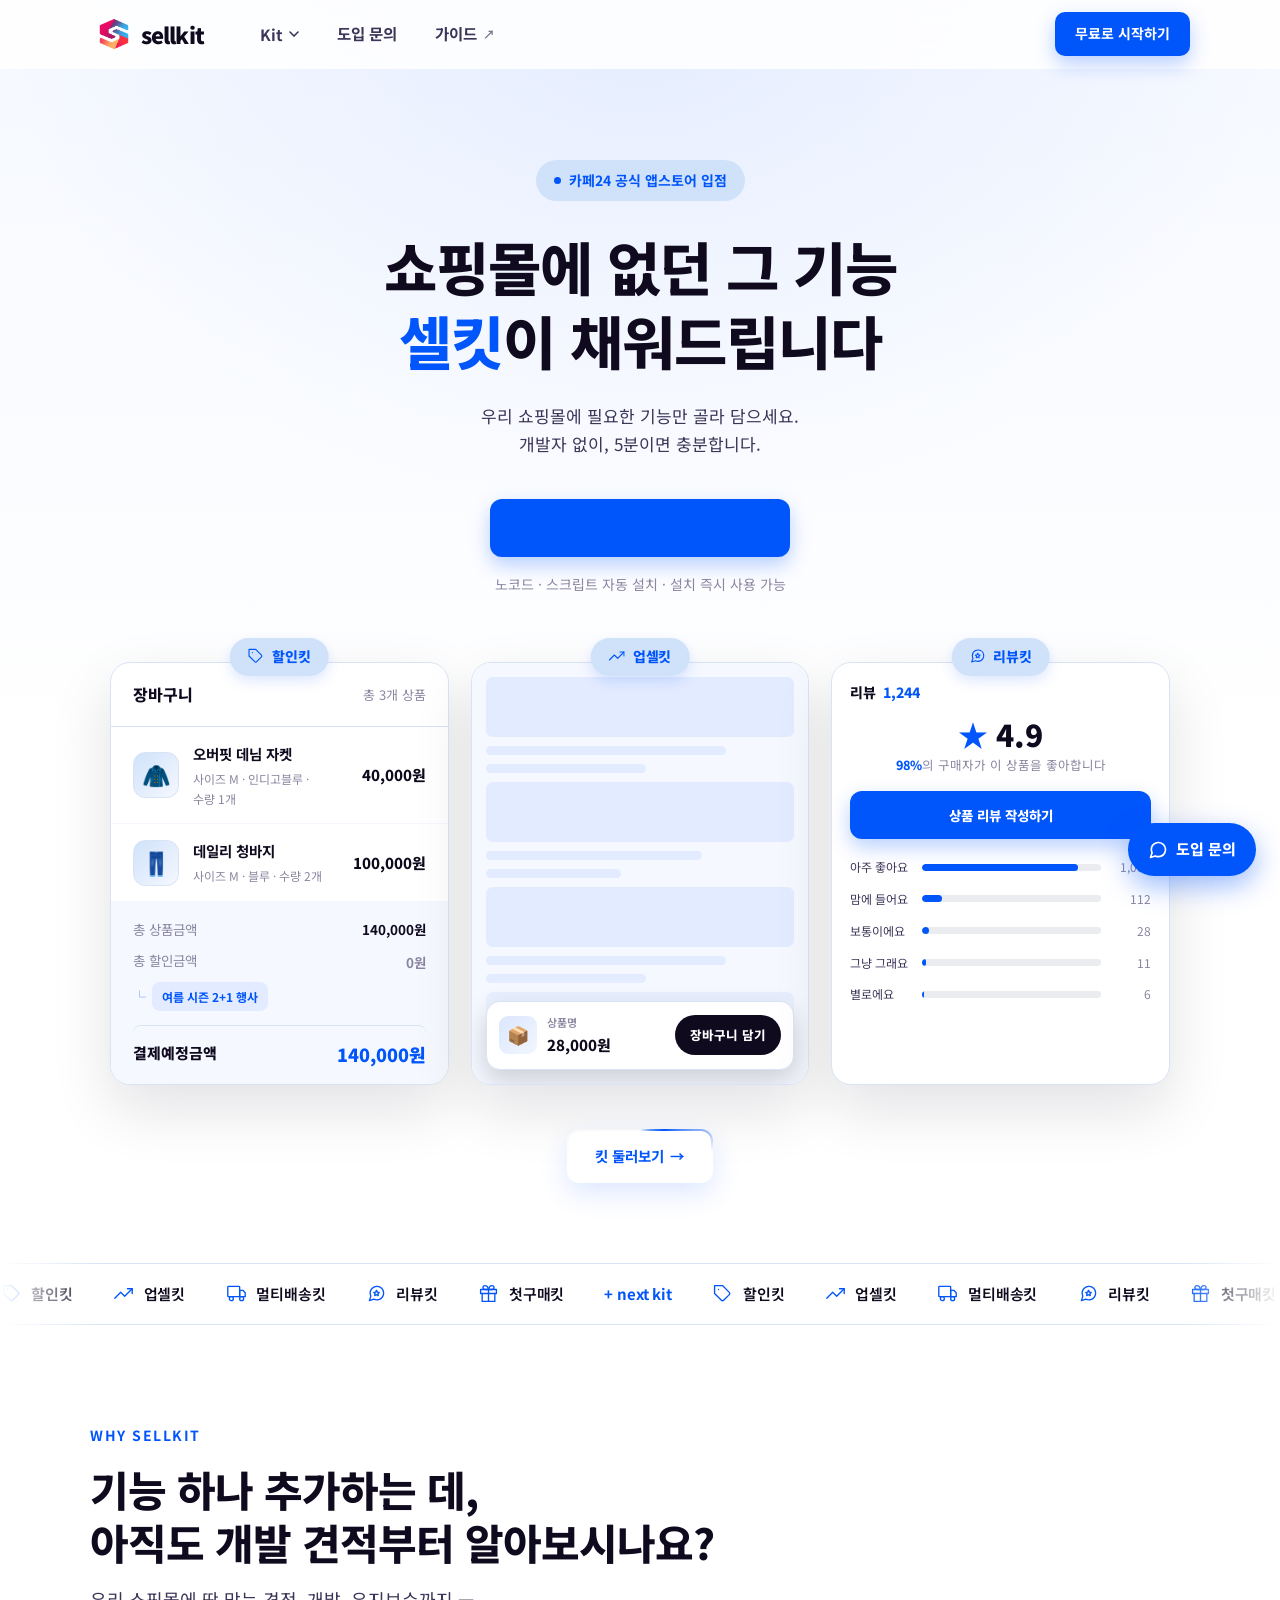
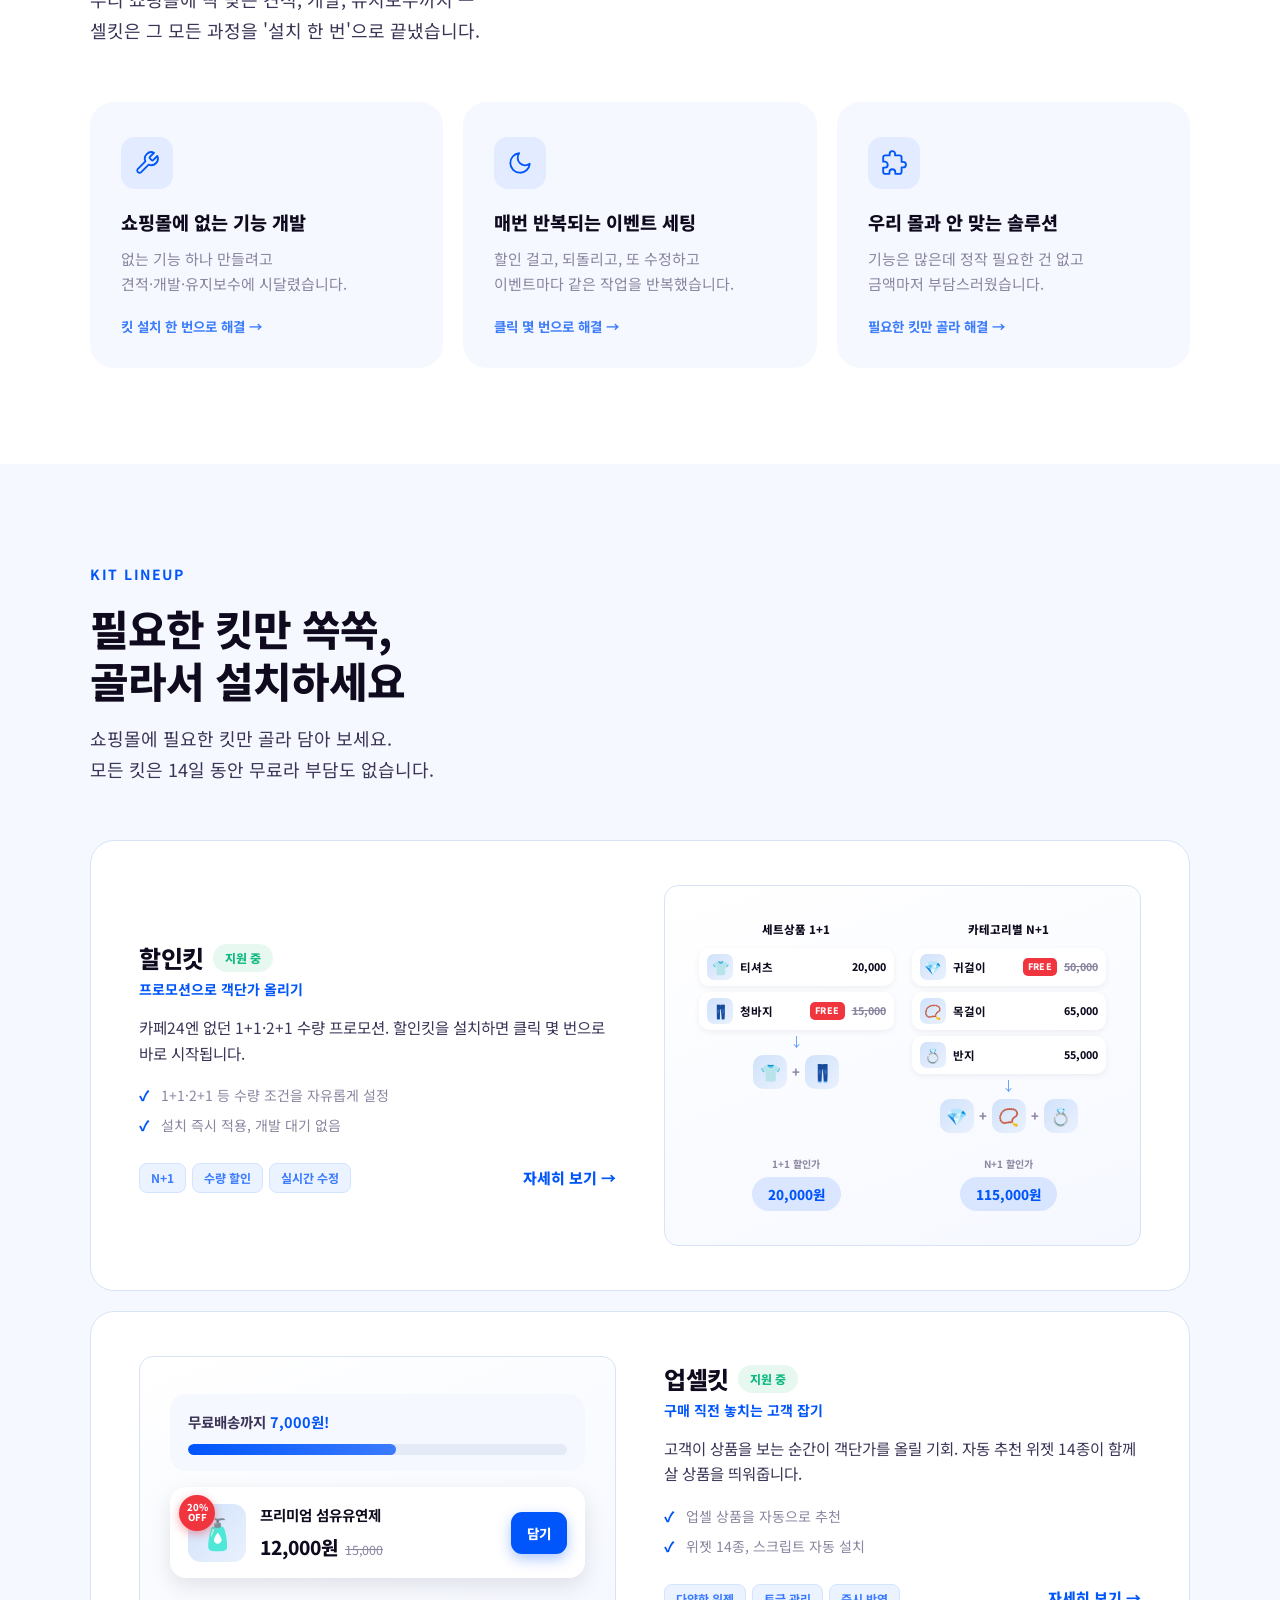
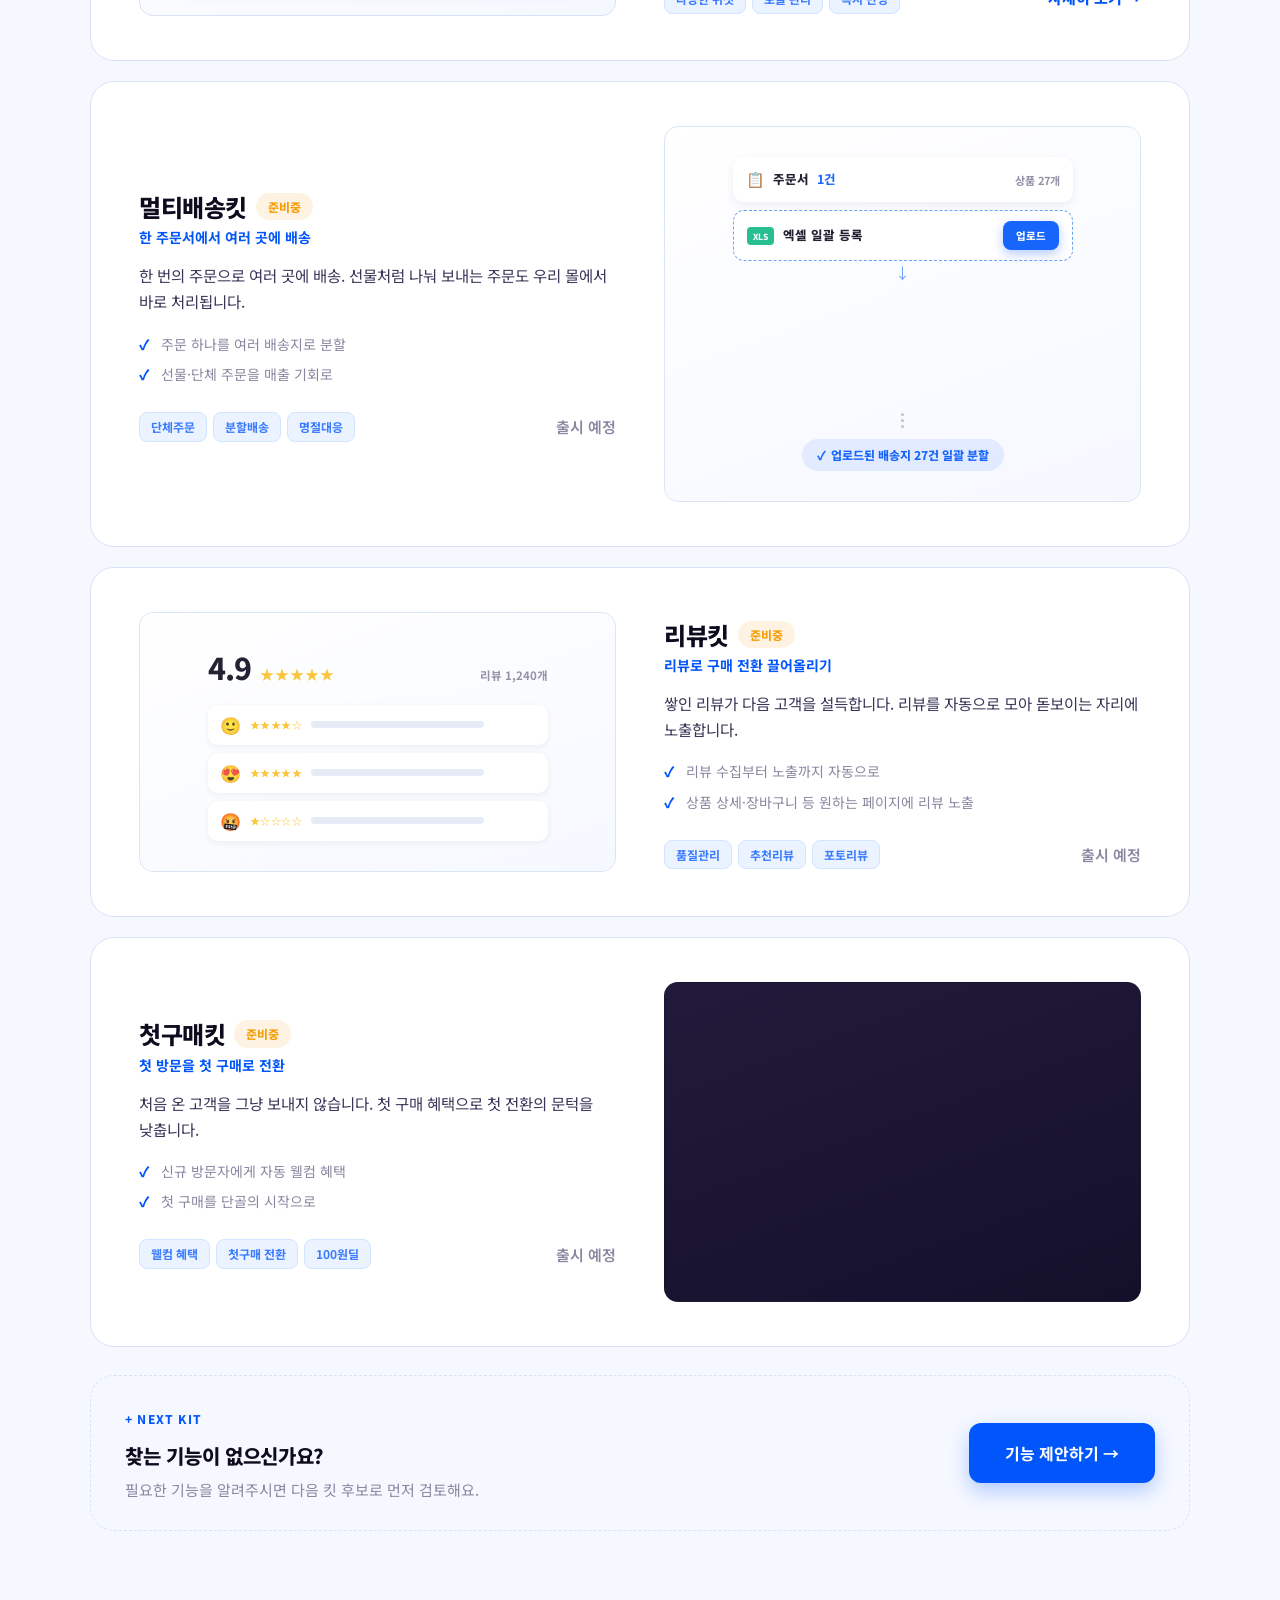
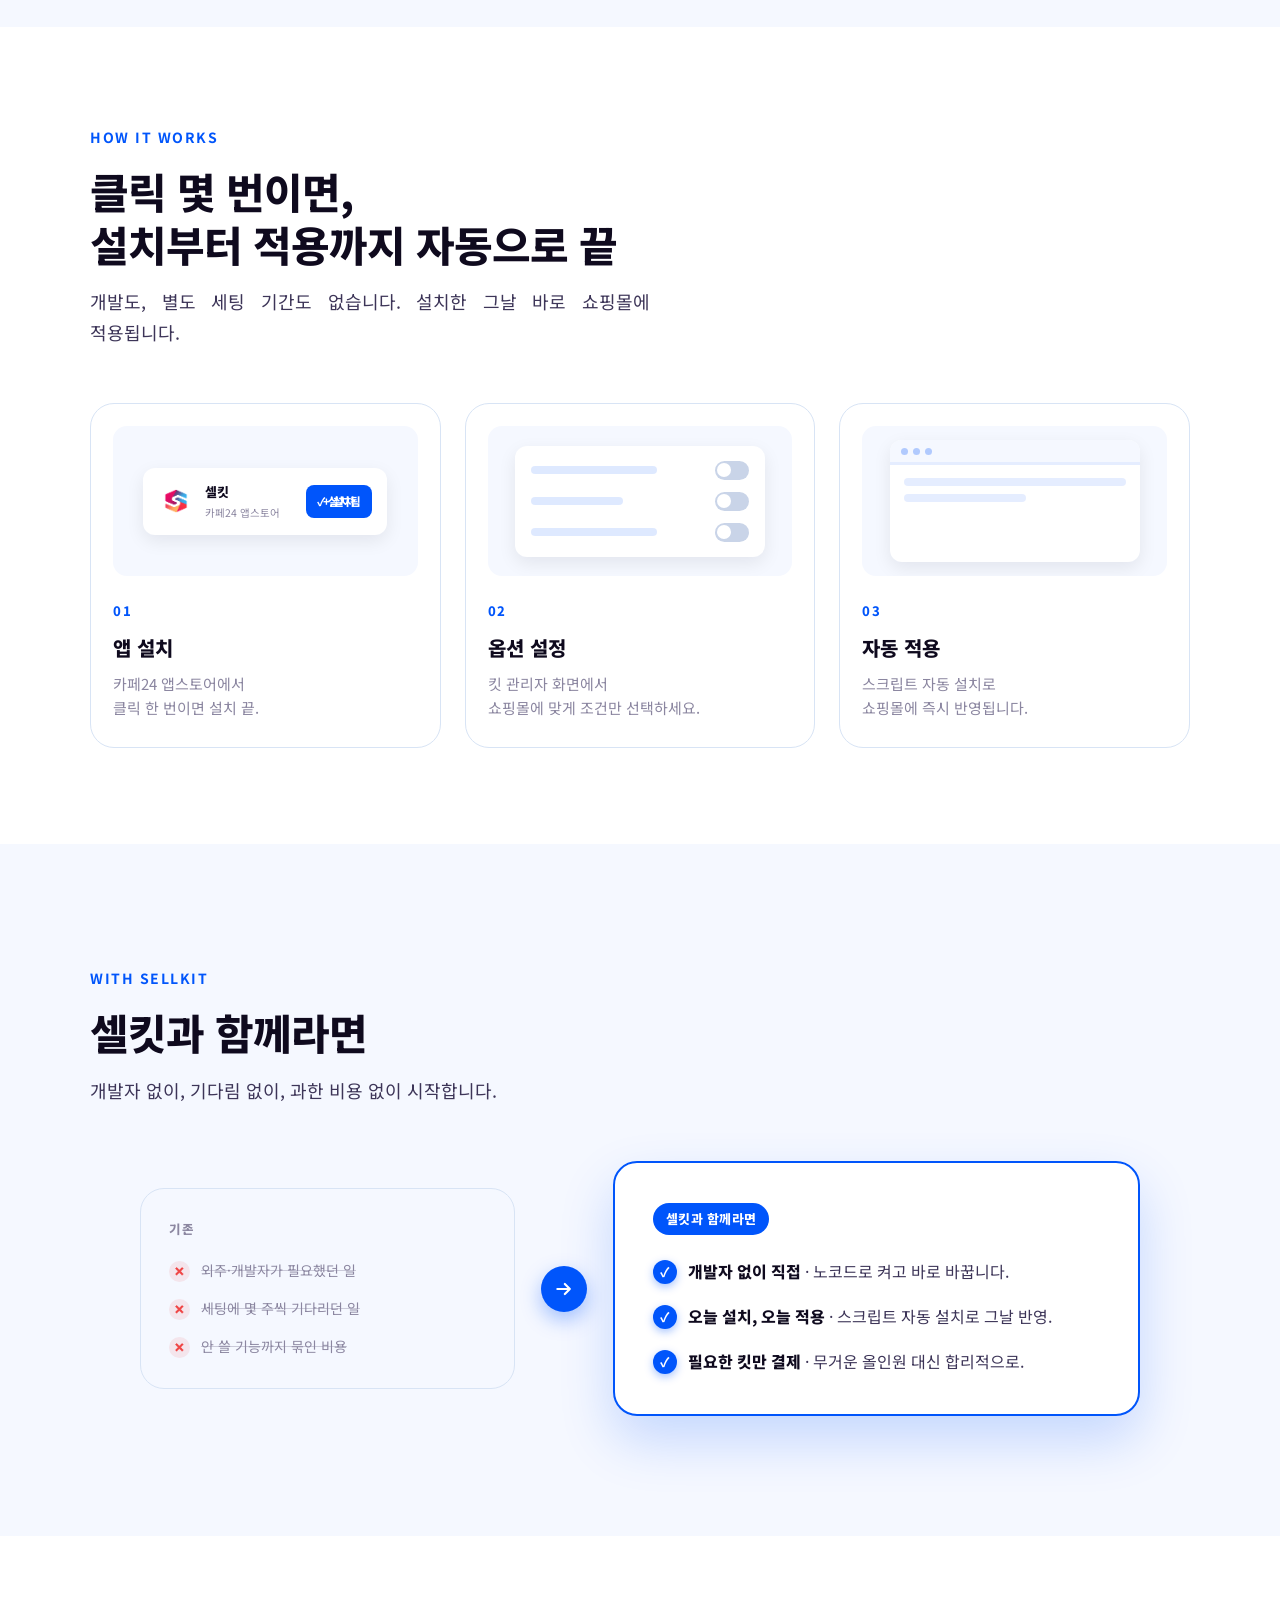
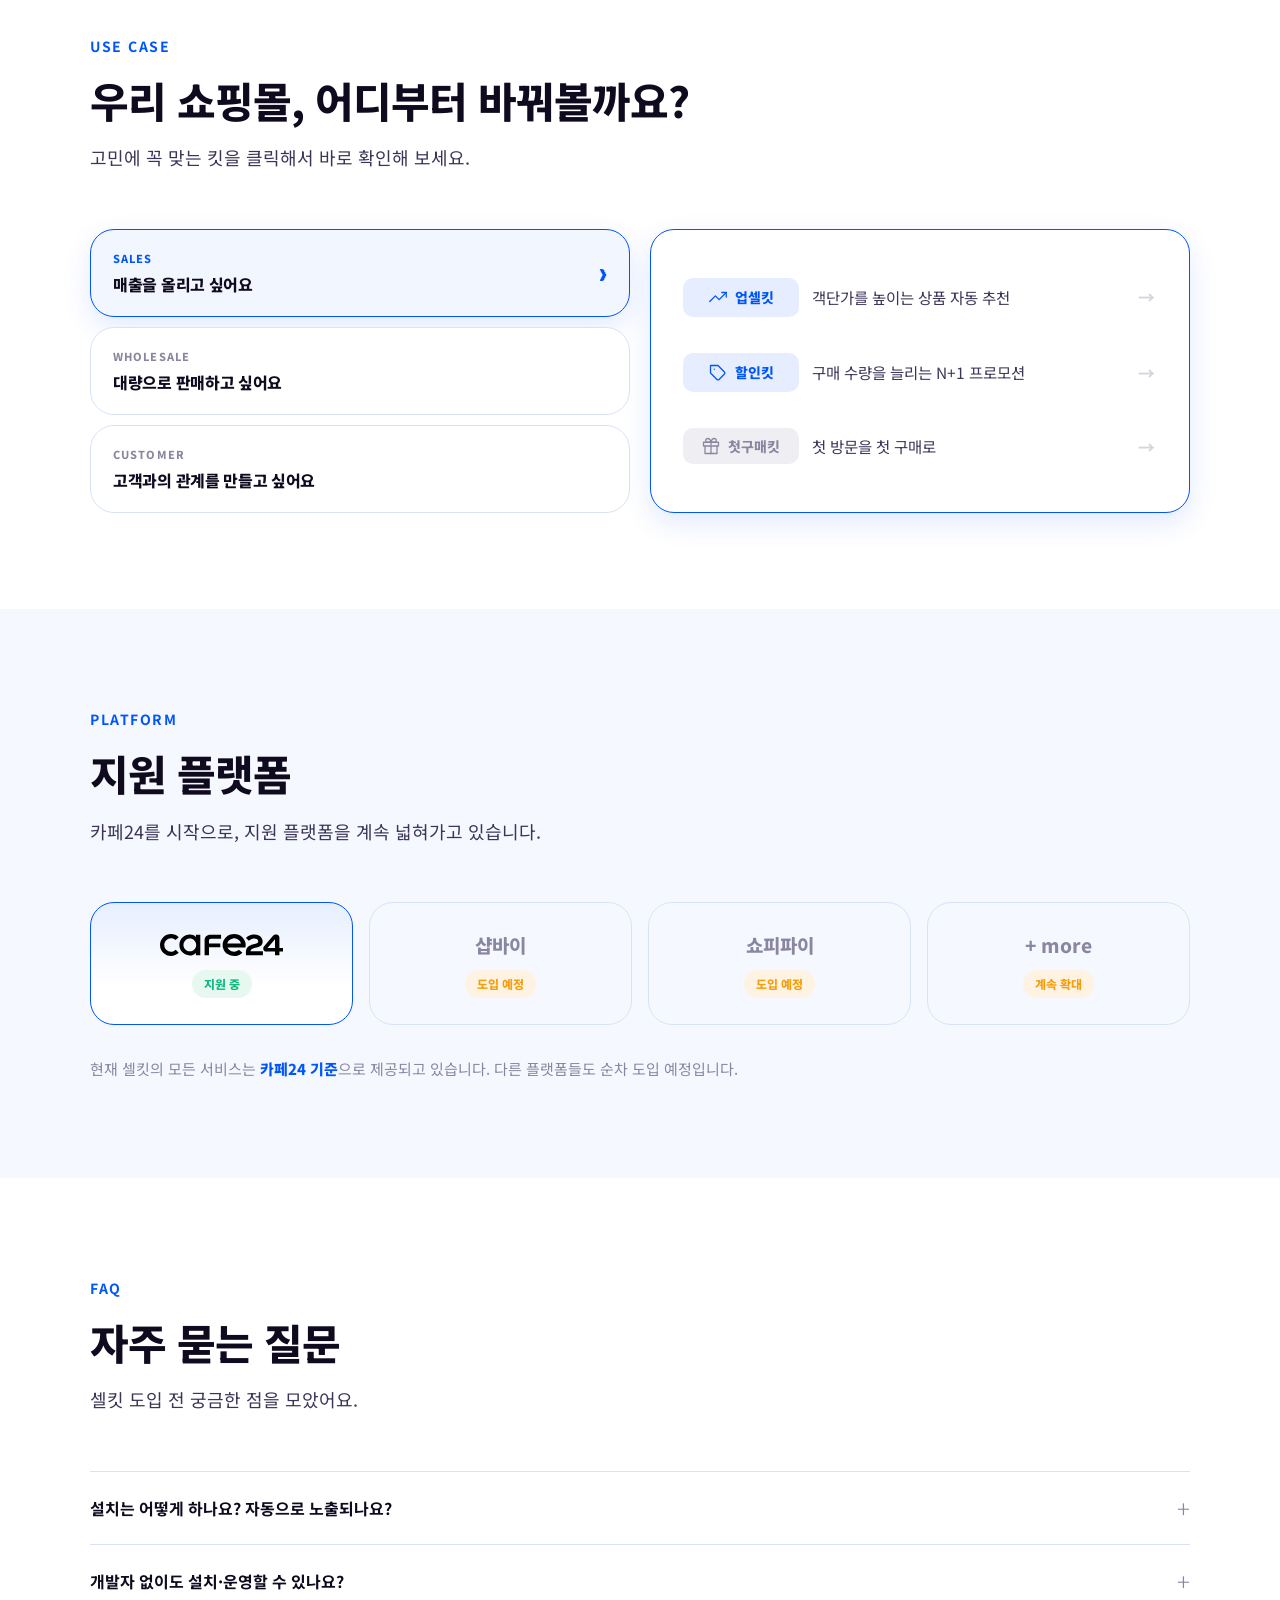
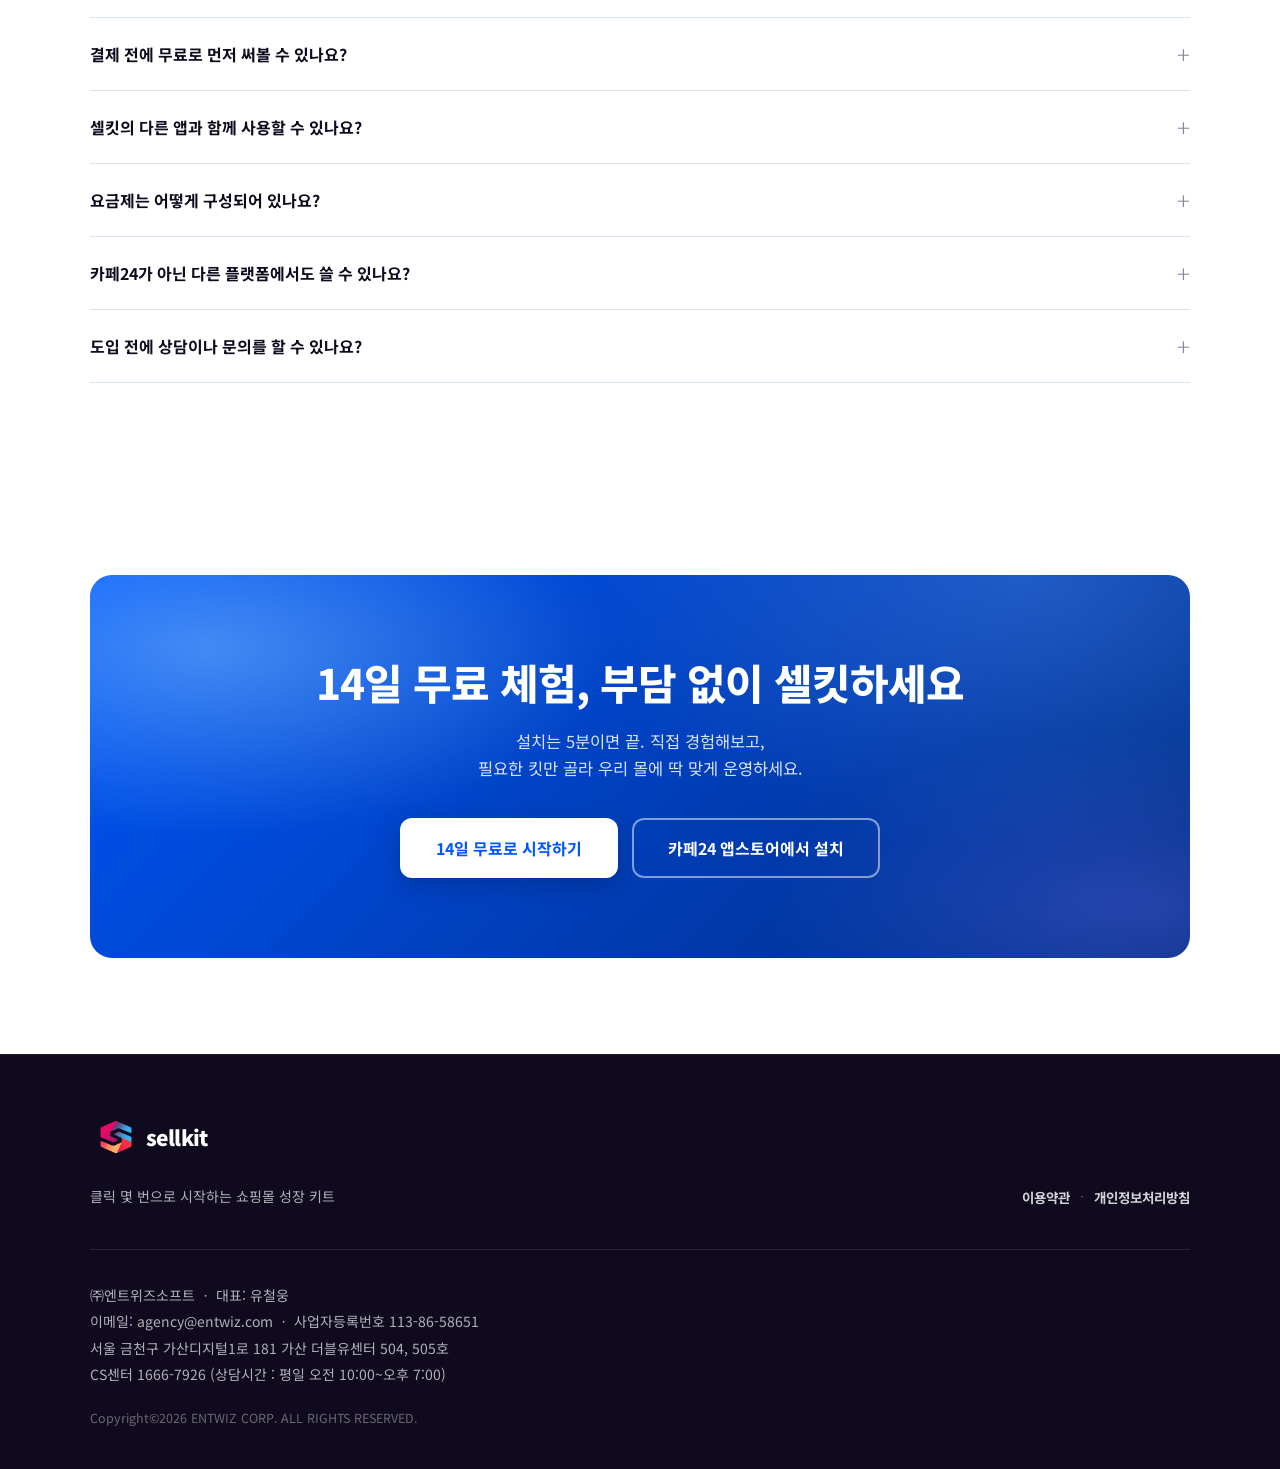
==== commit be6e8875: "Add files via upload" ====
--- a/index.html
+++ b/index.html
@@ -8,7 +8,7 @@
   <link rel="preconnect" href="https://fonts.googleapis.com">
   <link rel="preconnect" href="https://fonts.gstatic.com" crossorigin>
   <link href="https://fonts.googleapis.com/css2?family=Noto+Sans+KR:wght@400;500;700;800;900&display=swap" rel="stylesheet">
-  <link rel="stylesheet" href="assets/css/style.css?v=20260708al">
+  <link rel="stylesheet" href="assets/css/style.css?v=20260708an">
 </head>
 <body>
 
--- a/assets/css/style.css
+++ b/assets/css/style.css
@@ -758,7 +758,7 @@
 }
 .kit-go:hover { transform: translateX(3px); }
 
-.kit-row.is-coming { border-style: dashed; }
+.kit-row.is-coming { border-style: solid; }
 .kit-row.is-coming .kit-go { color: var(--muted); font-weight: 600; }
 
 /* ---------- 킷 인포그래픽 영역 ---------- */
@@ -1879,6 +1879,8 @@
   .up3-ship-msg, .up3-ship-done { font-size: 12.5px; }
   .up3-track { height: 8px; }
   /* 리뷰킷 인포: 모바일 컴팩트 (행 높이/간격은 유지 → 스왑 정렬 보존) */
+  /* 차단리뷰 접혀도 영역 안 줄고 콘텐츠 가운데 유지 (PC처럼) */
+  .ig-review { min-height: 208px; justify-content: center; }
   .rv3 { gap: 10px; }
   .rv3-score { justify-content: center; }
   .rv3-total { margin-left: 8px; }
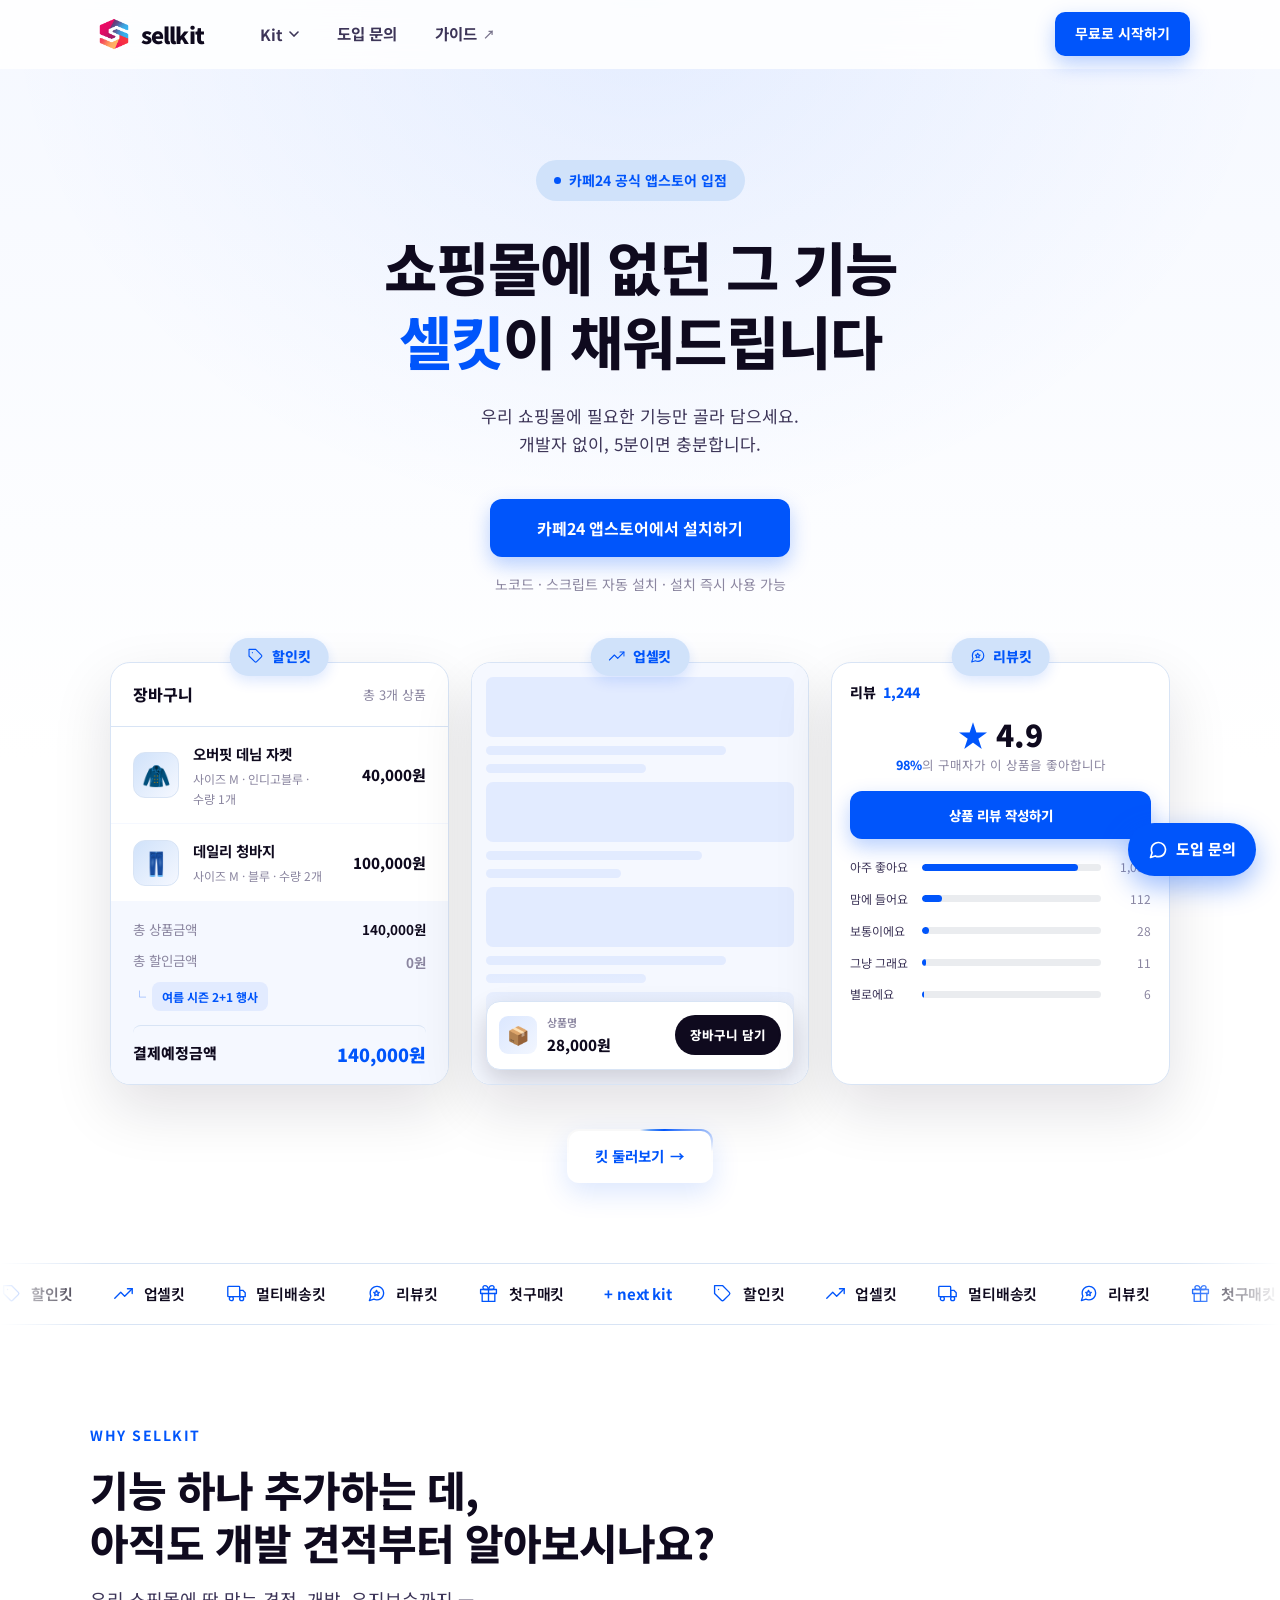
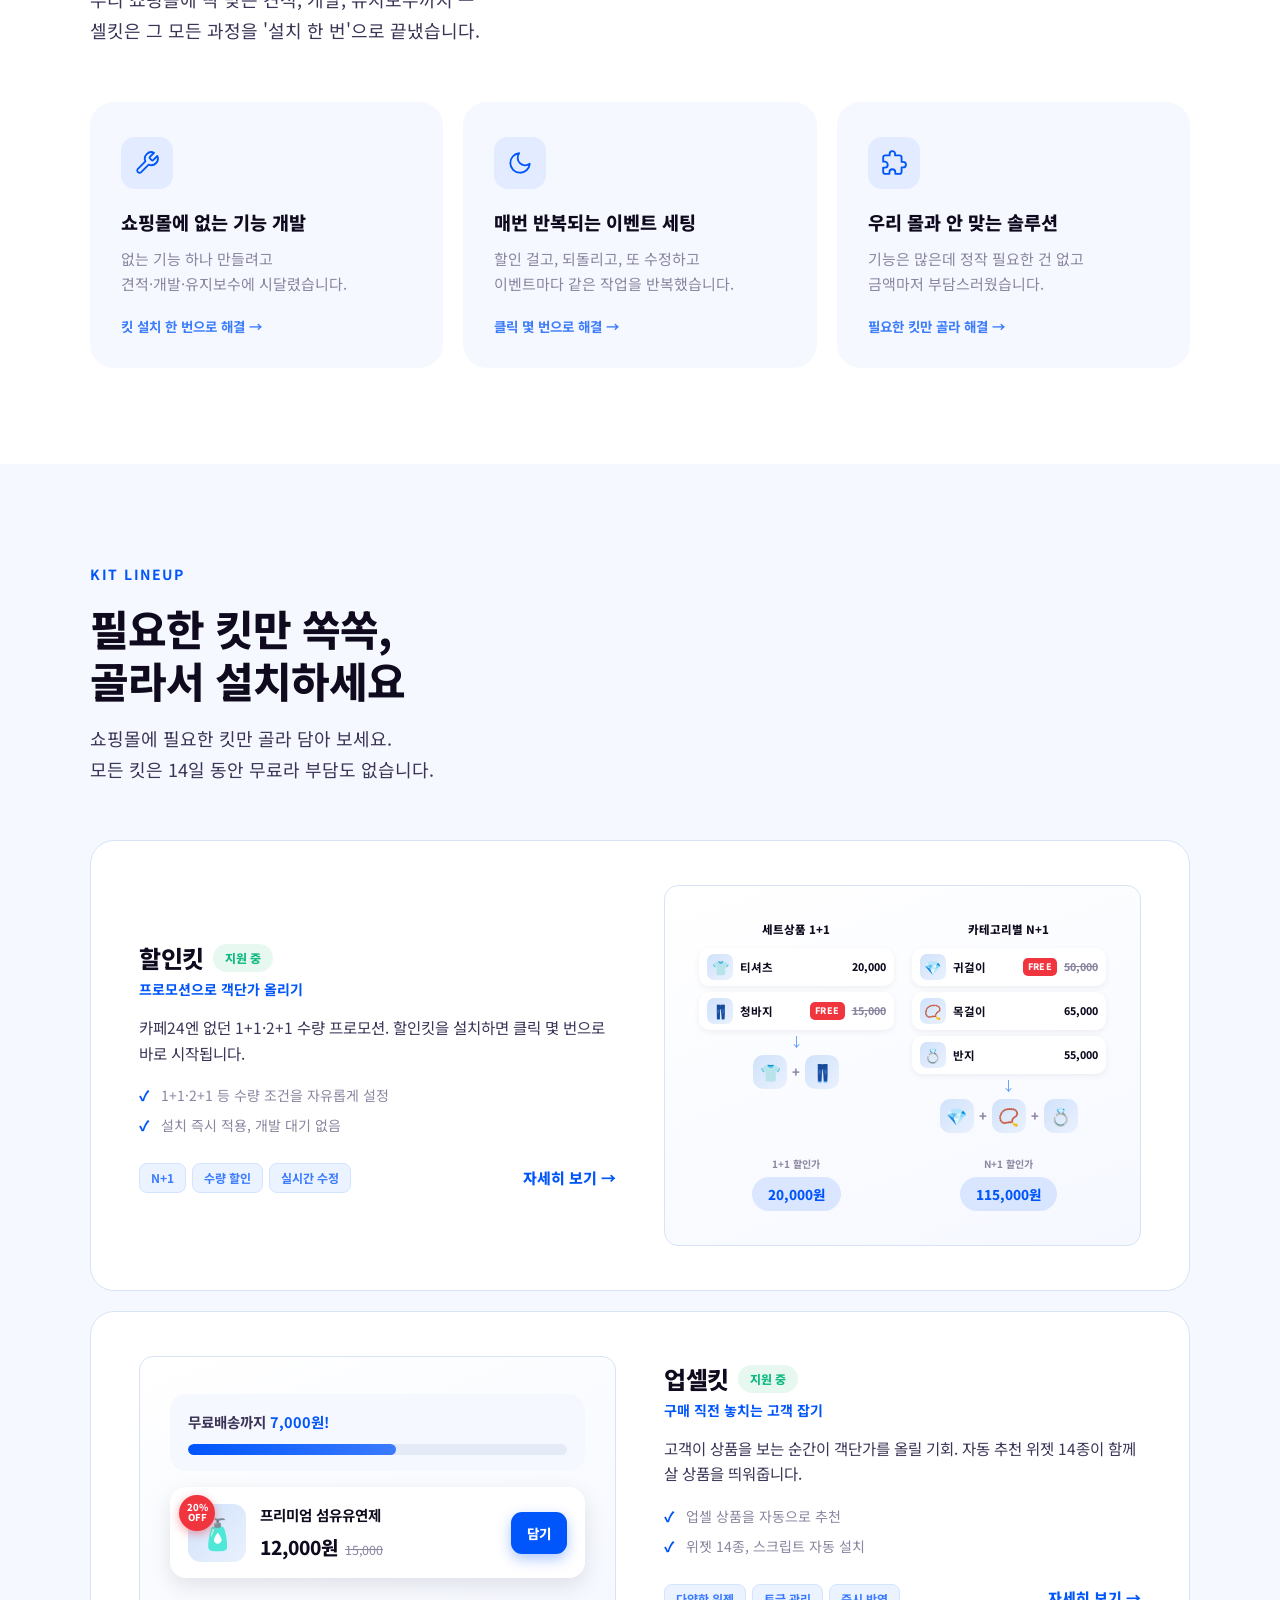
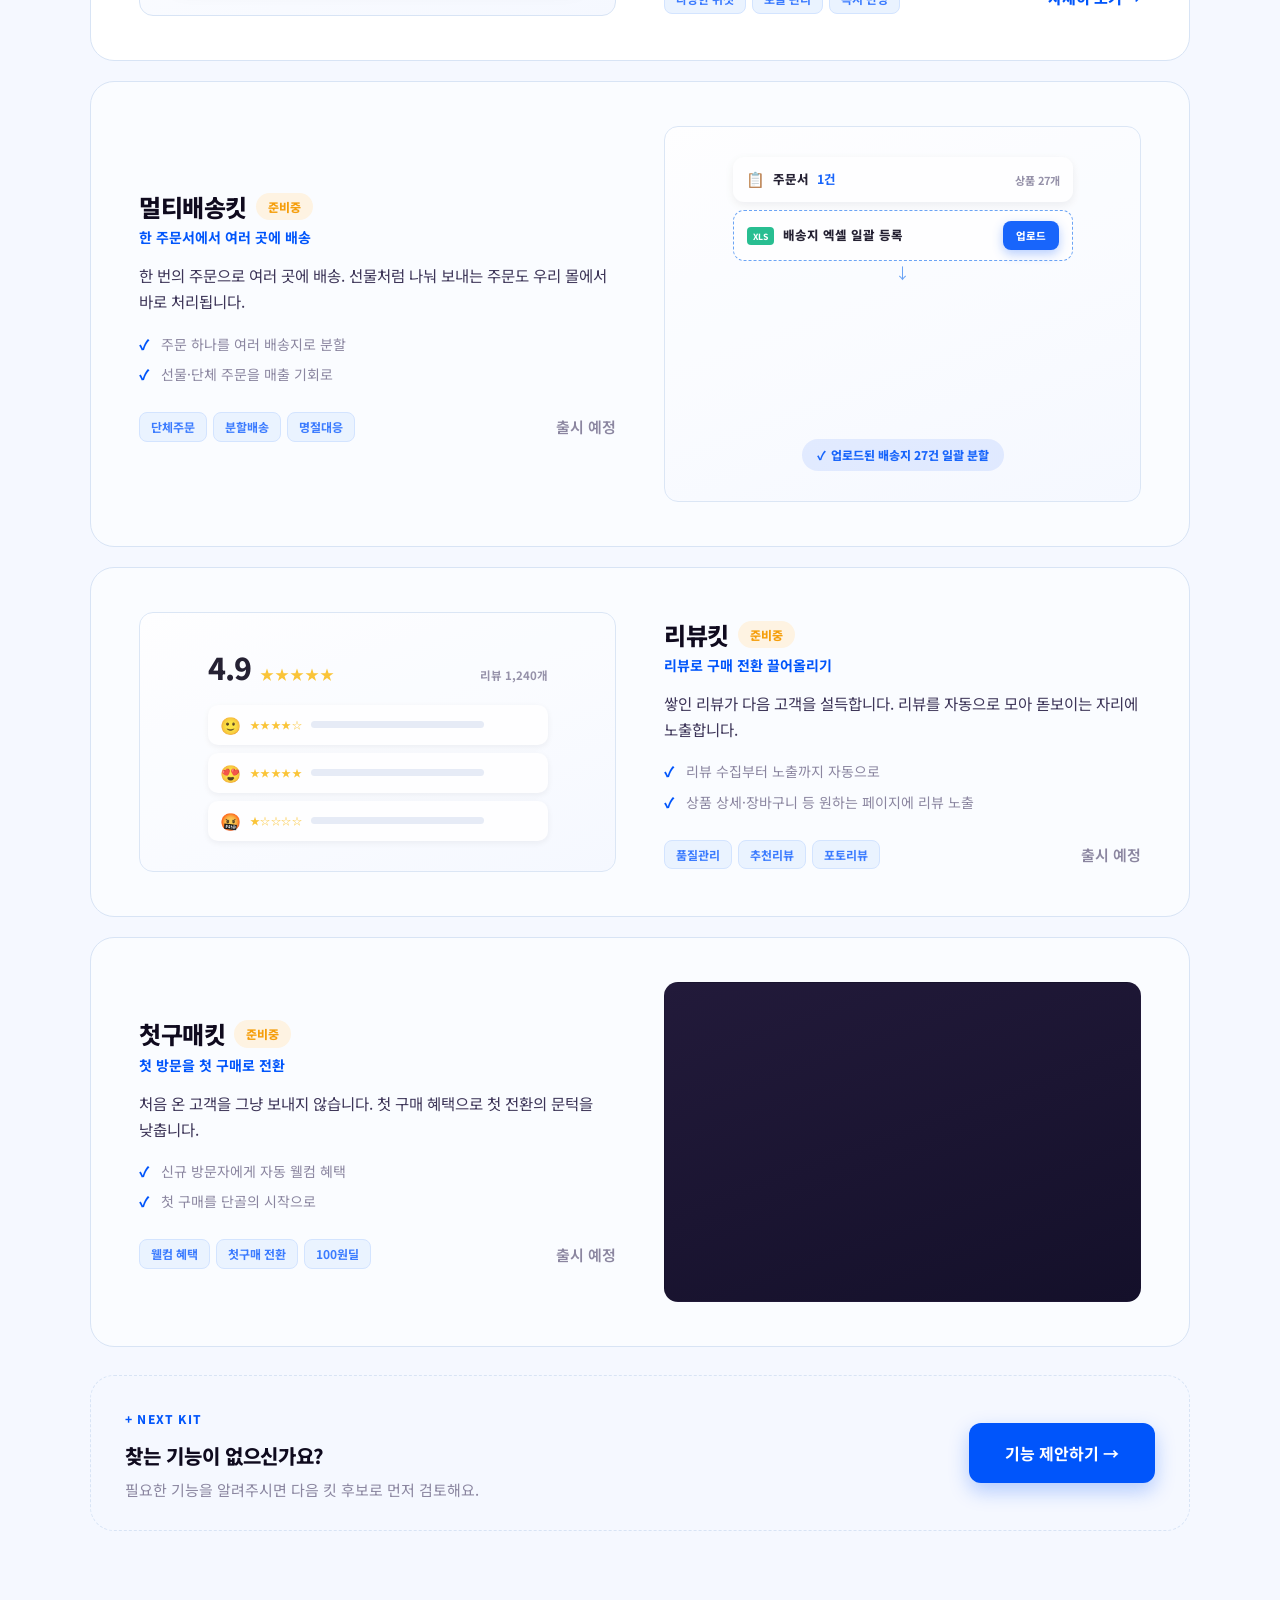
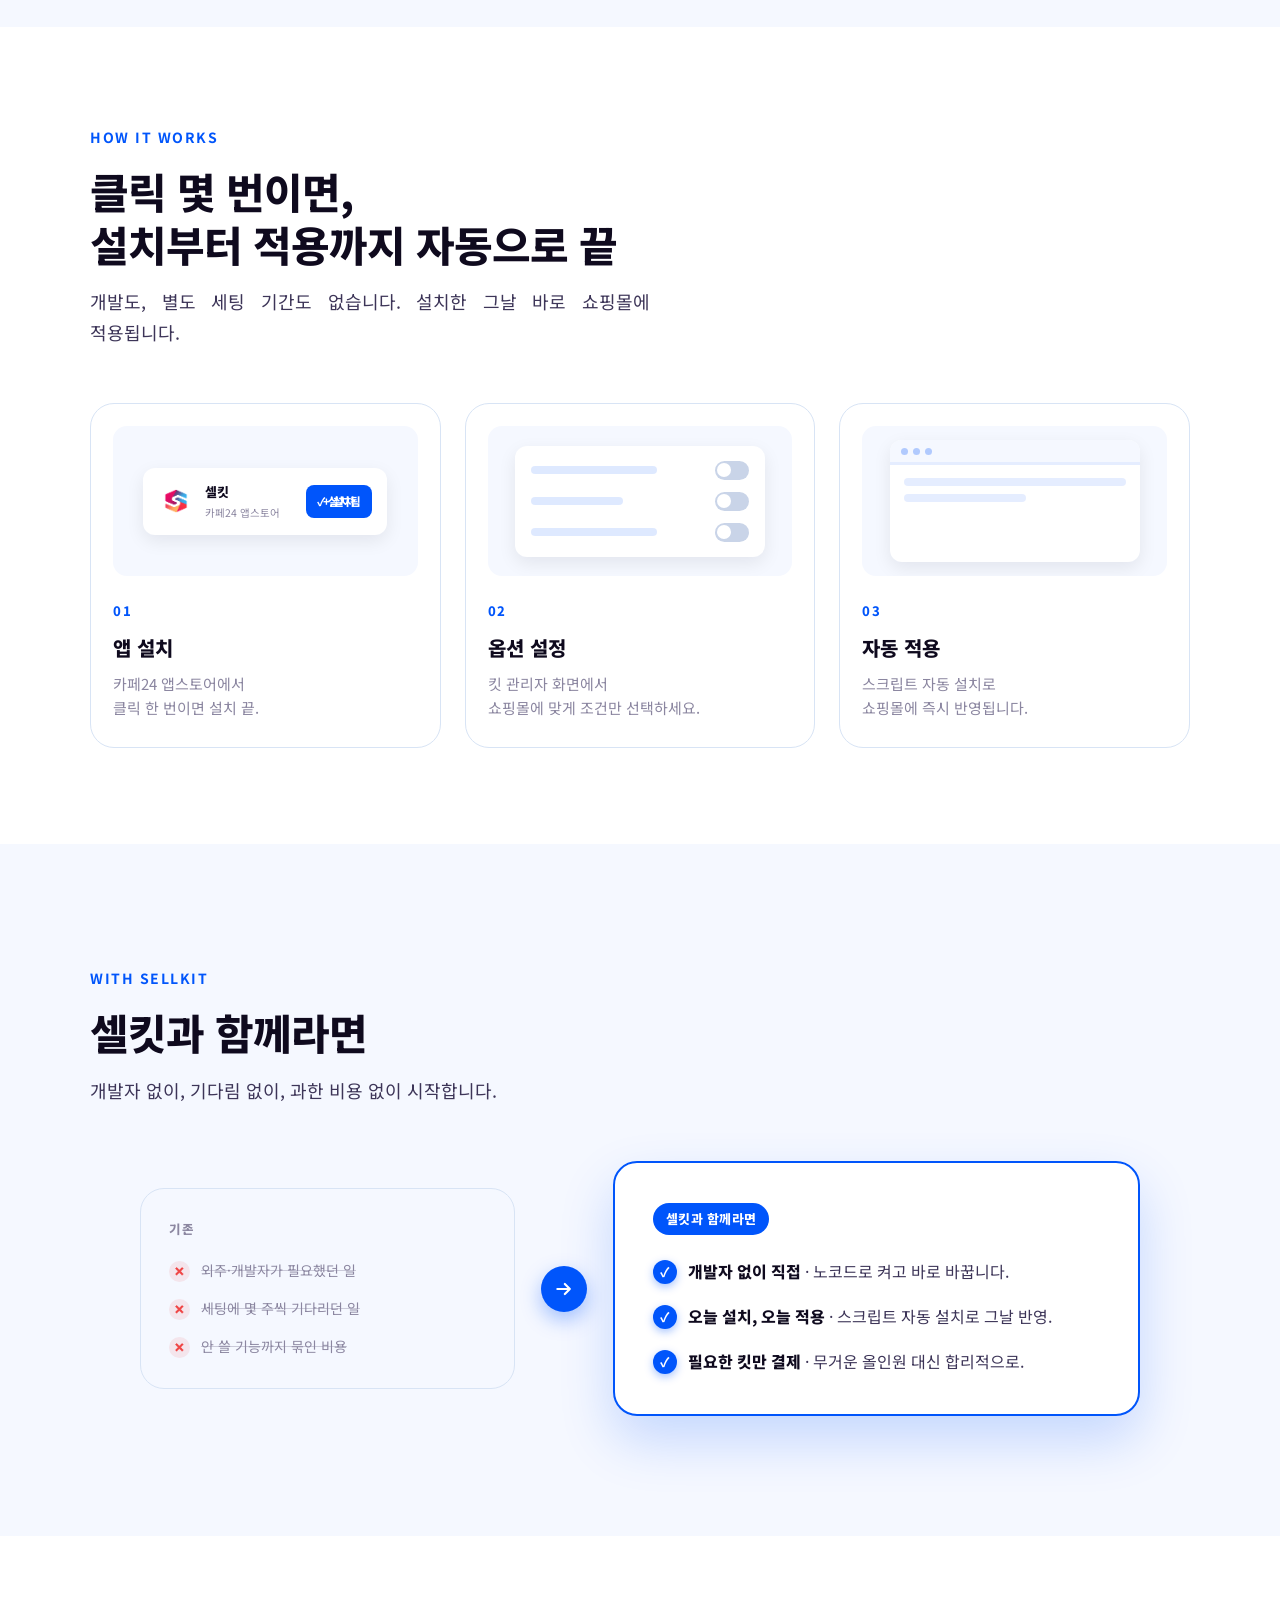
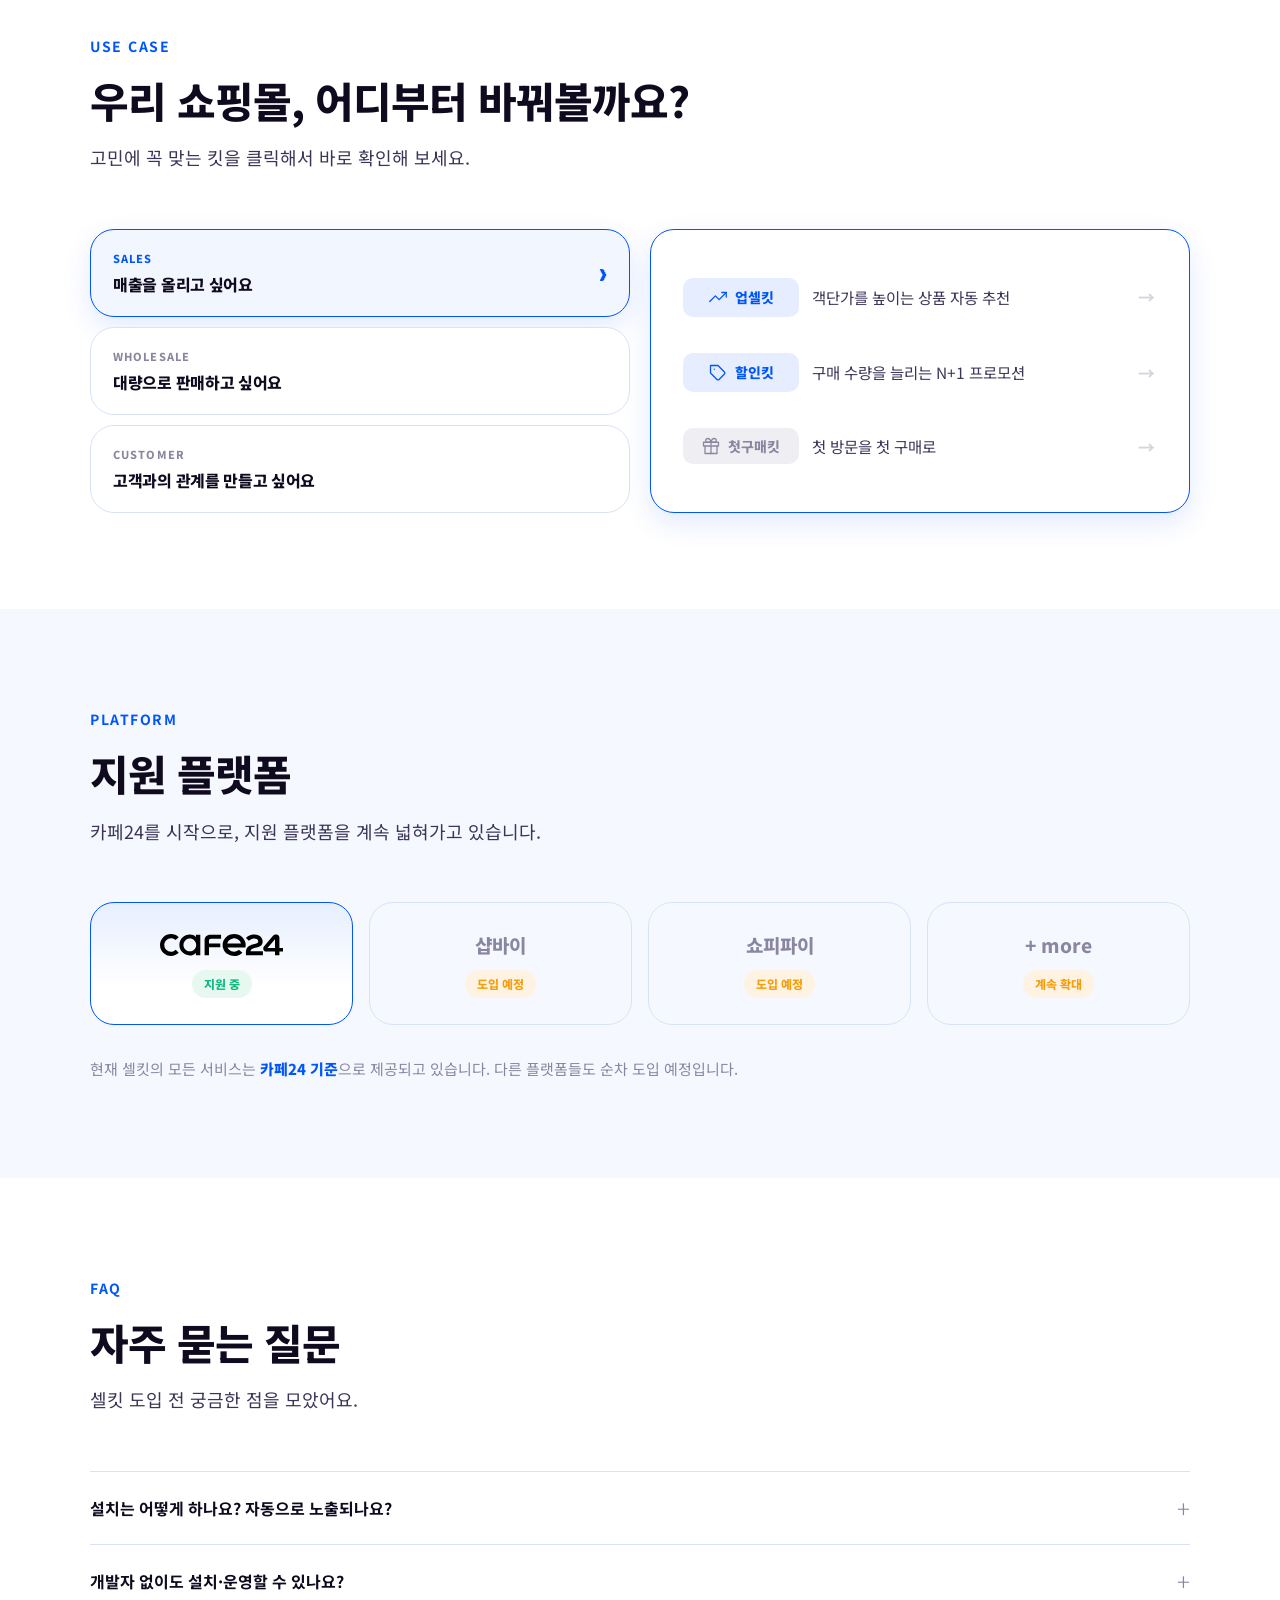
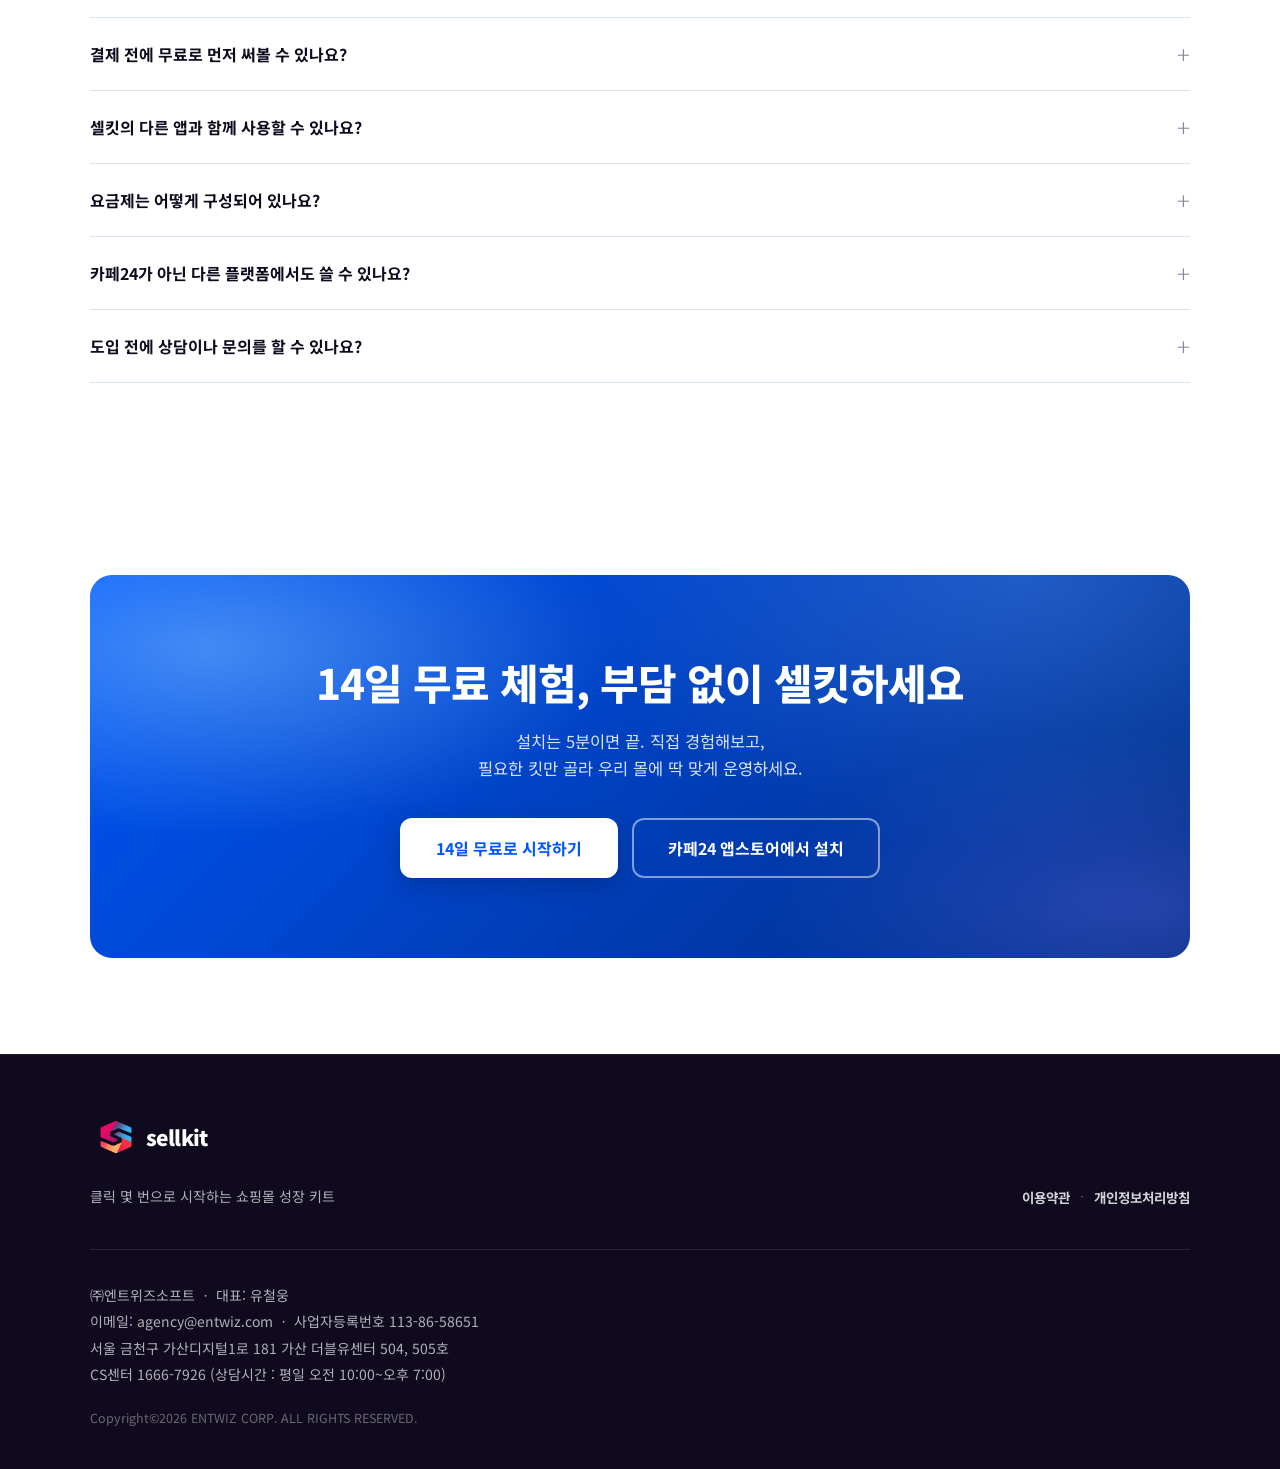
==== commit f97af0b5: "Add files via upload" ====
--- a/index.html
+++ b/index.html
@@ -8,7 +8,7 @@
   <link rel="preconnect" href="https://fonts.googleapis.com">
   <link rel="preconnect" href="https://fonts.gstatic.com" crossorigin>
   <link href="https://fonts.googleapis.com/css2?family=Noto+Sans+KR:wght@400;500;700;800;900&display=swap" rel="stylesheet">
-  <link rel="stylesheet" href="assets/css/style.css?v=20260708an">
+  <link rel="stylesheet" href="assets/css/style.css?v=20260709g">
 </head>
 <body>
 
@@ -705,7 +705,7 @@
     multiship:
       '<div class="mx">' +
         '<div class="mx-order"><span class="mx-oic">📋</span>주문서 <b>1건</b><span class="mx-ocnt">상품 27개</span></div>' +
-        '<div class="mx-excel"><span class="mx-xls">XLS</span><span class="mx-xtxt">엑셀 일괄 등록</span><span class="mx-xup">업로드</span></div>' +
+        '<div class="mx-excel"><span class="mx-xls">XLS</span><span class="mx-xtxt">배송지 엑셀 일괄 등록</span><span class="mx-xup">업로드</span></div>' +
         '<div class="mx-arrow">↓</div>' +
         '<div class="mx-list">' +
           '<div class="mx-drow"><span class="mx-dno">1</span><span class="mx-dnm">홍길동</span><span class="mx-daddr">서울 강남구</span></div>' +
--- a/assets/css/style.css
+++ b/assets/css/style.css
@@ -758,7 +758,7 @@
 }
 .kit-go:hover { transform: translateX(3px); }
 
-.kit-row.is-coming { border-style: solid; }
+.kit-row.is-coming { border-style: solid; background: #ffffff77; }
 .kit-row.is-coming .kit-go { color: var(--muted); font-weight: 600; }
 
 /* ---------- 킷 인포그래픽 영역 ---------- */
@@ -906,6 +906,7 @@
   position: absolute; top: 10px; right: 20px; font-size: 13px; font-weight: 800; color: #fff;
   background: #F0353F; border-radius: 999px; padding: 3px 10px; opacity: 0;
   box-shadow: 0 4px 10px rgba(240, 53, 63, .4);
+  will-change: transform, opacity;
 }
 /* 무료배송 진행도 */
 .up3-ship { background: var(--bg-subtle); border-radius: 16px; padding: 16px 18px; }
@@ -919,7 +920,7 @@
 
 /* --- 애니메이션 (스크롤 진입 시 5s 루프) --- */
 .kit-row.visible .up3-add { animation: up3-add 5s ease-in-out infinite; }
-.kit-row.visible .up3-plus { animation: up3-plus 5s ease-in-out infinite; }
+.kit-row.visible .up3-plus { animation: up3-plus 5s ease-out infinite; }
 .kit-row.visible .up3-fill { animation: up3-fill 5s ease-in-out infinite; }
 .kit-row.visible .up3-ship-msg { animation: up3-msg 5s ease-in-out infinite; }
 .kit-row.visible .up3-ship-done { animation: up3-done 5s ease-in-out infinite; }
@@ -929,11 +930,10 @@
   36%, 100% { transform: scale(1); }
 }
 @keyframes up3-plus {
-  0%, 33% { opacity: 0; transform: translateY(2px) scale(.6); }
-  39% { opacity: 1; transform: translateY(-4px) scale(1.15); }
-  45% { opacity: 1; transform: translateY(-8px) scale(1); }
-  58% { opacity: .9; transform: translateY(-20px) scale(1); }
-  70%, 100% { opacity: 0; transform: translateY(-34px) scale(.95); }
+  0%, 32% { opacity: 0; transform: translateY(0) scale(.8); }
+  38% { opacity: 1; transform: translateY(-7px) scale(1); }
+  68% { opacity: 1; transform: translateY(-24px) scale(1); }
+  80%, 100% { opacity: 0; transform: translateY(-36px) scale(1); }
 }
 @keyframes up3-fill {
   0%, 40% { width: 55%; background: linear-gradient(90deg, var(--brand), #3B7BFF); }
@@ -984,8 +984,15 @@
 .mx-dno { width: 19px; height: 19px; border-radius: 50%; background: var(--brand); color: #fff; font-size: 10.5px; font-weight: 800; display: flex; align-items: center; justify-content: center; flex: none; }
 .mx-dnm { font-size: 12px; font-weight: 700; color: var(--dark); }
 .mx-daddr { margin-left: auto; font-size: 11px; font-weight: 600; color: var(--muted); }
-.mx-more { display: flex; flex-direction: column; align-items: center; gap: 3px; margin: 1px 0; }
-.mx-more span { width: 3px; height: 3px; border-radius: 50%; background: var(--muted); opacity: .55; }
+.mx-more { display: flex; flex-direction: column; align-items: center; gap: 3px; margin: 1px 0; opacity: 0; }
+.mx-more span { width: 3px; height: 3px; border-radius: 50%; background: var(--muted); }
+.kit-row.visible .mx-more { animation: mx-more 5s ease-in-out infinite; }
+@keyframes mx-more {
+  0%, 46% { opacity: 0; transform: translateY(4px); }
+  56% { opacity: .55; transform: none; }
+  91% { opacity: .55; }
+  96%, 100% { opacity: 0; }
+}
 .mx-done {
   align-self: center; display: inline-flex; align-items: center; gap: 5px; margin-top: 2px;
   font-size: 12px; font-weight: 800; color: var(--brand); background: rgba(var(--brand-rgb), .1); border-radius: 999px; padding: 6px 15px;
@@ -1033,6 +1040,7 @@
   .kit-row.visible .mx-xup,
   .kit-row.visible .mx-arrow,
   .kit-row.visible .mx-drow,
+  .kit-row.visible .mx-more,
   .kit-row.visible .mx-done { animation: none !important; opacity: 1 !important; transform: none !important; }
 }
 
@@ -1645,16 +1653,47 @@
   padding: 13px 16px; background: #fff; outline: none;
   transition: border-color .15s, box-shadow .15s;
 }
-.form-field textarea { min-height: 150px; resize: vertical; line-height: 1.6; }
-.form-field select { appearance: none; -webkit-appearance: none; background: #fff url("data:image/svg+xml,%3Csvg width='12' height='7' viewBox='0 0 12 7' fill='none' xmlns='http://www.w3.org/2000/svg'%3E%3Cpath d='M1 1l5 5 5-5' stroke='%238B86A0' stroke-width='1.8' stroke-linecap='round'/%3E%3C/svg%3E") no-repeat right 16px center; }
-.form-field select:invalid { color: var(--muted); }
-.form-field input:focus, .form-field select:focus, .form-field textarea:focus {
+.form-field textarea { min-height: 150px; resize: none; line-height: 1.6; }
+.form-field input:focus, .form-field textarea:focus {
   border-color: var(--brand); box-shadow: 0 0 0 3px rgba(var(--brand-rgb), .12);
 }
 .form-field input::placeholder, .form-field textarea::placeholder { color: #B9B4CC; }
 .field-error { display: none; margin-top: 7px; font-size: 13px; font-weight: 700; color: var(--danger); }
 .form-field.has-error .field-error { display: block; }
-.form-field.has-error input, .form-field.has-error select, .form-field.has-error textarea { border-color: var(--danger); }
+.form-field.has-error input, .form-field.has-error textarea, .form-field.has-error .cat-trigger { border-color: var(--danger); }
+
+/* 문의 내용 글자수 카운터 */
+.char-count { margin-top: 6px; text-align: right; font-size: 12px; font-weight: 700; color: var(--muted); }
+.char-count.is-full { color: var(--danger); }
+
+/* 문의 카테고리 — 커스텀 드롭다운 */
+.cat-dd { position: relative; }
+.cat-trigger {
+  width: 100%; display: flex; align-items: center; justify-content: space-between; gap: 10px;
+  font-family: inherit; font-size: 15.5px; color: var(--muted); text-align: left; cursor: pointer;
+  border: 1.5px solid var(--border); border-radius: 12px; padding: 13px 16px; background: #fff;
+  transition: border-color .15s, box-shadow .15s;
+}
+.cat-trigger.has-value { color: var(--dark); }
+.cat-trigger:hover { border-color: var(--brand-mid); }
+.cat-dd.open .cat-trigger { border-color: var(--brand); box-shadow: 0 0 0 3px rgba(var(--brand-rgb), .12); }
+.cat-arrow { color: var(--muted); flex: none; transition: transform .2s ease; }
+.cat-dd.open .cat-arrow { transform: rotate(180deg); }
+.cat-menu {
+  position: absolute; top: calc(100% + 6px); left: 0; right: 0; z-index: 30;
+  background: #fff; border: 1px solid var(--border); border-radius: 12px; padding: 6px;
+  box-shadow: 0 16px 40px rgba(15, 10, 30, .14);
+  list-style: none; margin: 0;
+  opacity: 0; transform: translateY(-6px); pointer-events: none;
+  transition: opacity .16s ease, transform .16s ease;
+}
+.cat-dd.open .cat-menu { opacity: 1; transform: none; pointer-events: auto; }
+.cat-opt {
+  font-size: 14.5px; font-weight: 600; color: var(--body); border-radius: 8px;
+  padding: 11px 12px; cursor: pointer; transition: background .12s, color .12s;
+}
+.cat-opt:hover { background: var(--bg-subtle); color: var(--dark); }
+.cat-opt.is-active { background: rgba(var(--brand-rgb), .1); color: var(--brand); font-weight: 800; }
 
 /* 동의 영역 */
 .consent-box { background: var(--bg-subtle); border-radius: var(--radius); padding: 20px 22px; }
